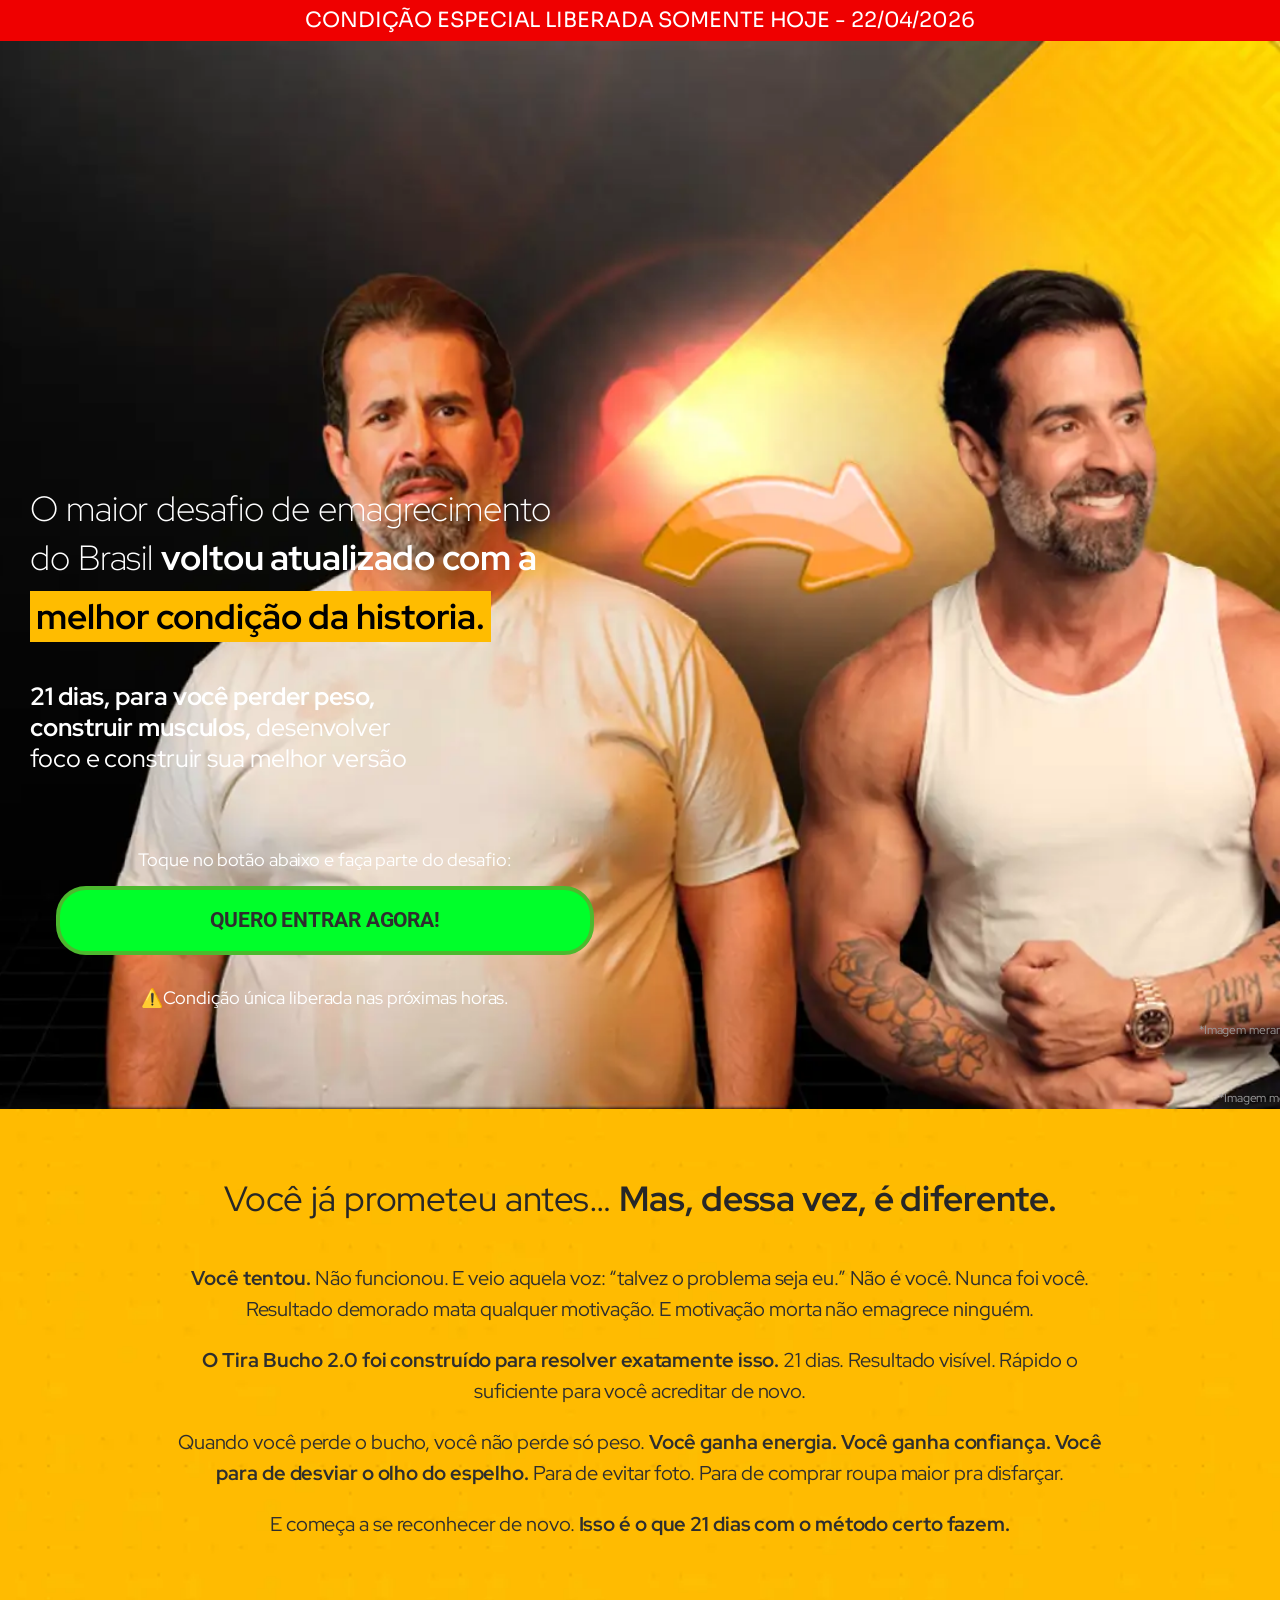
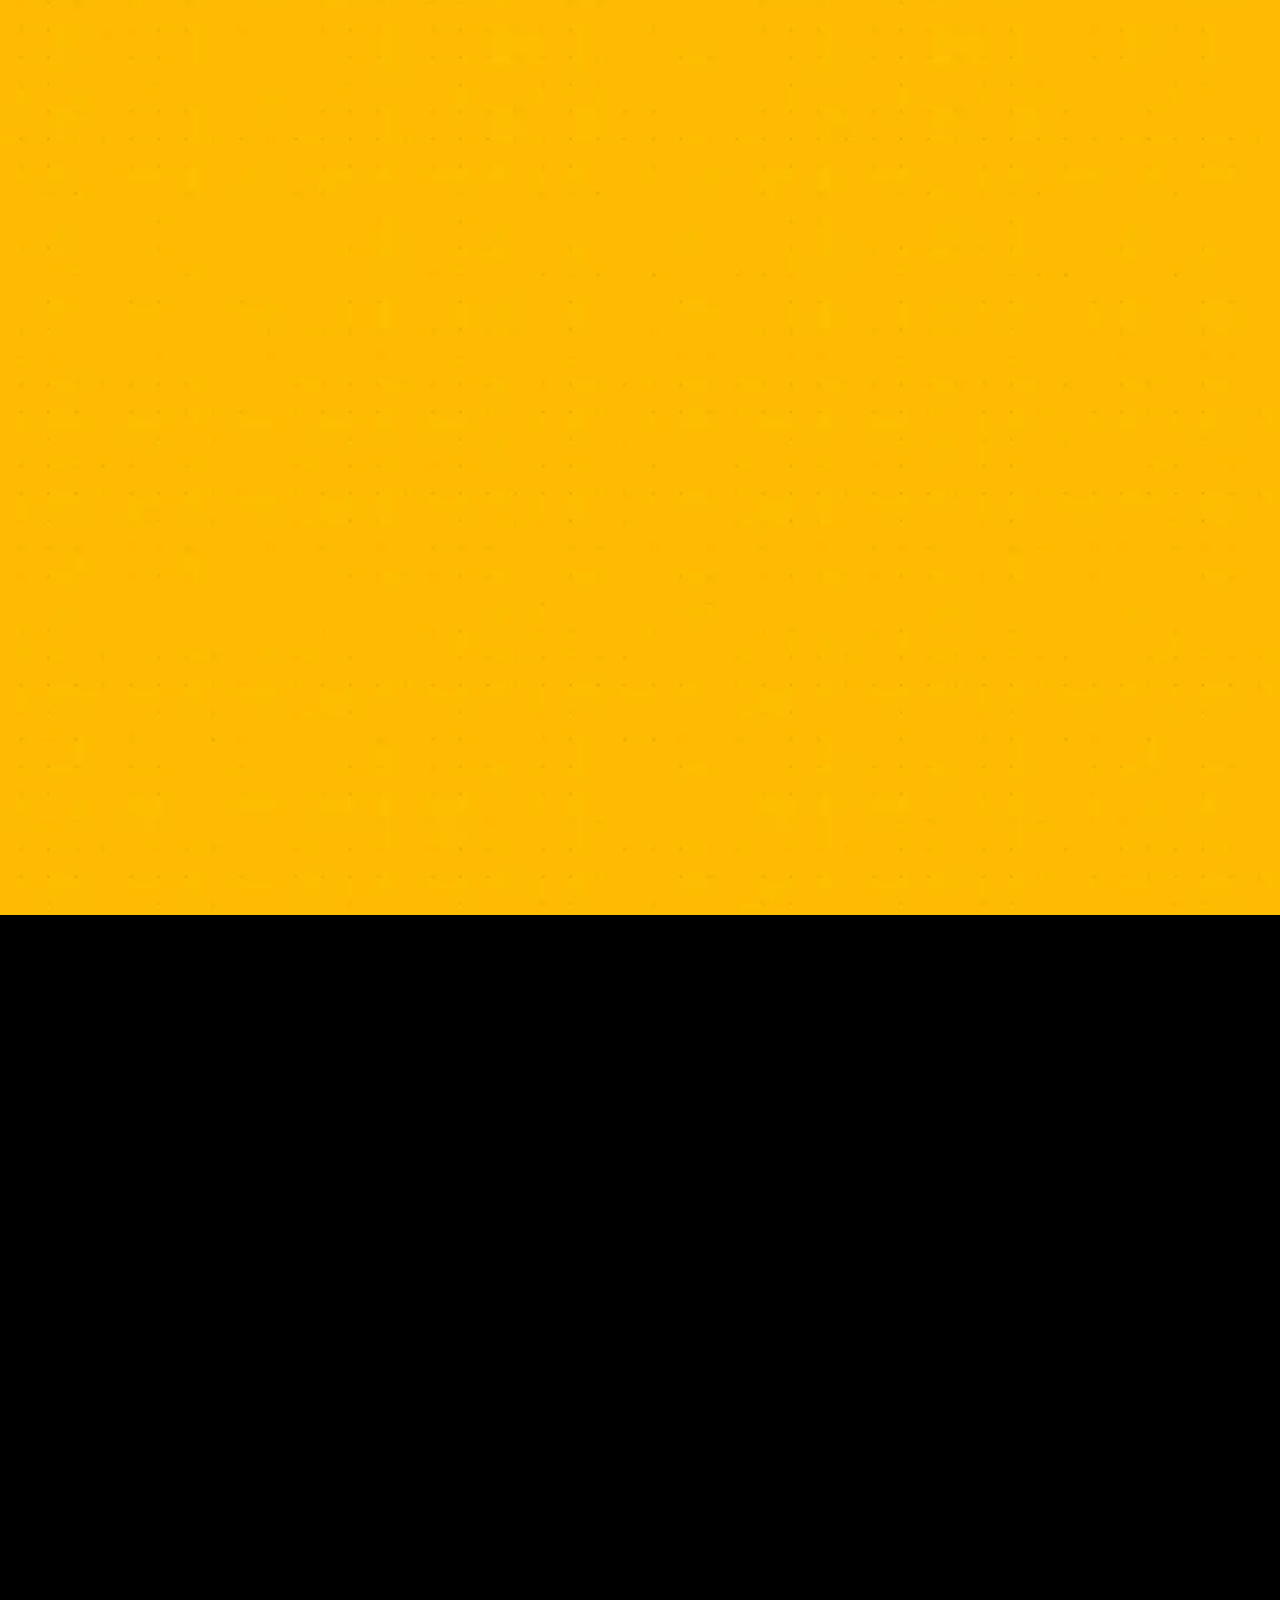
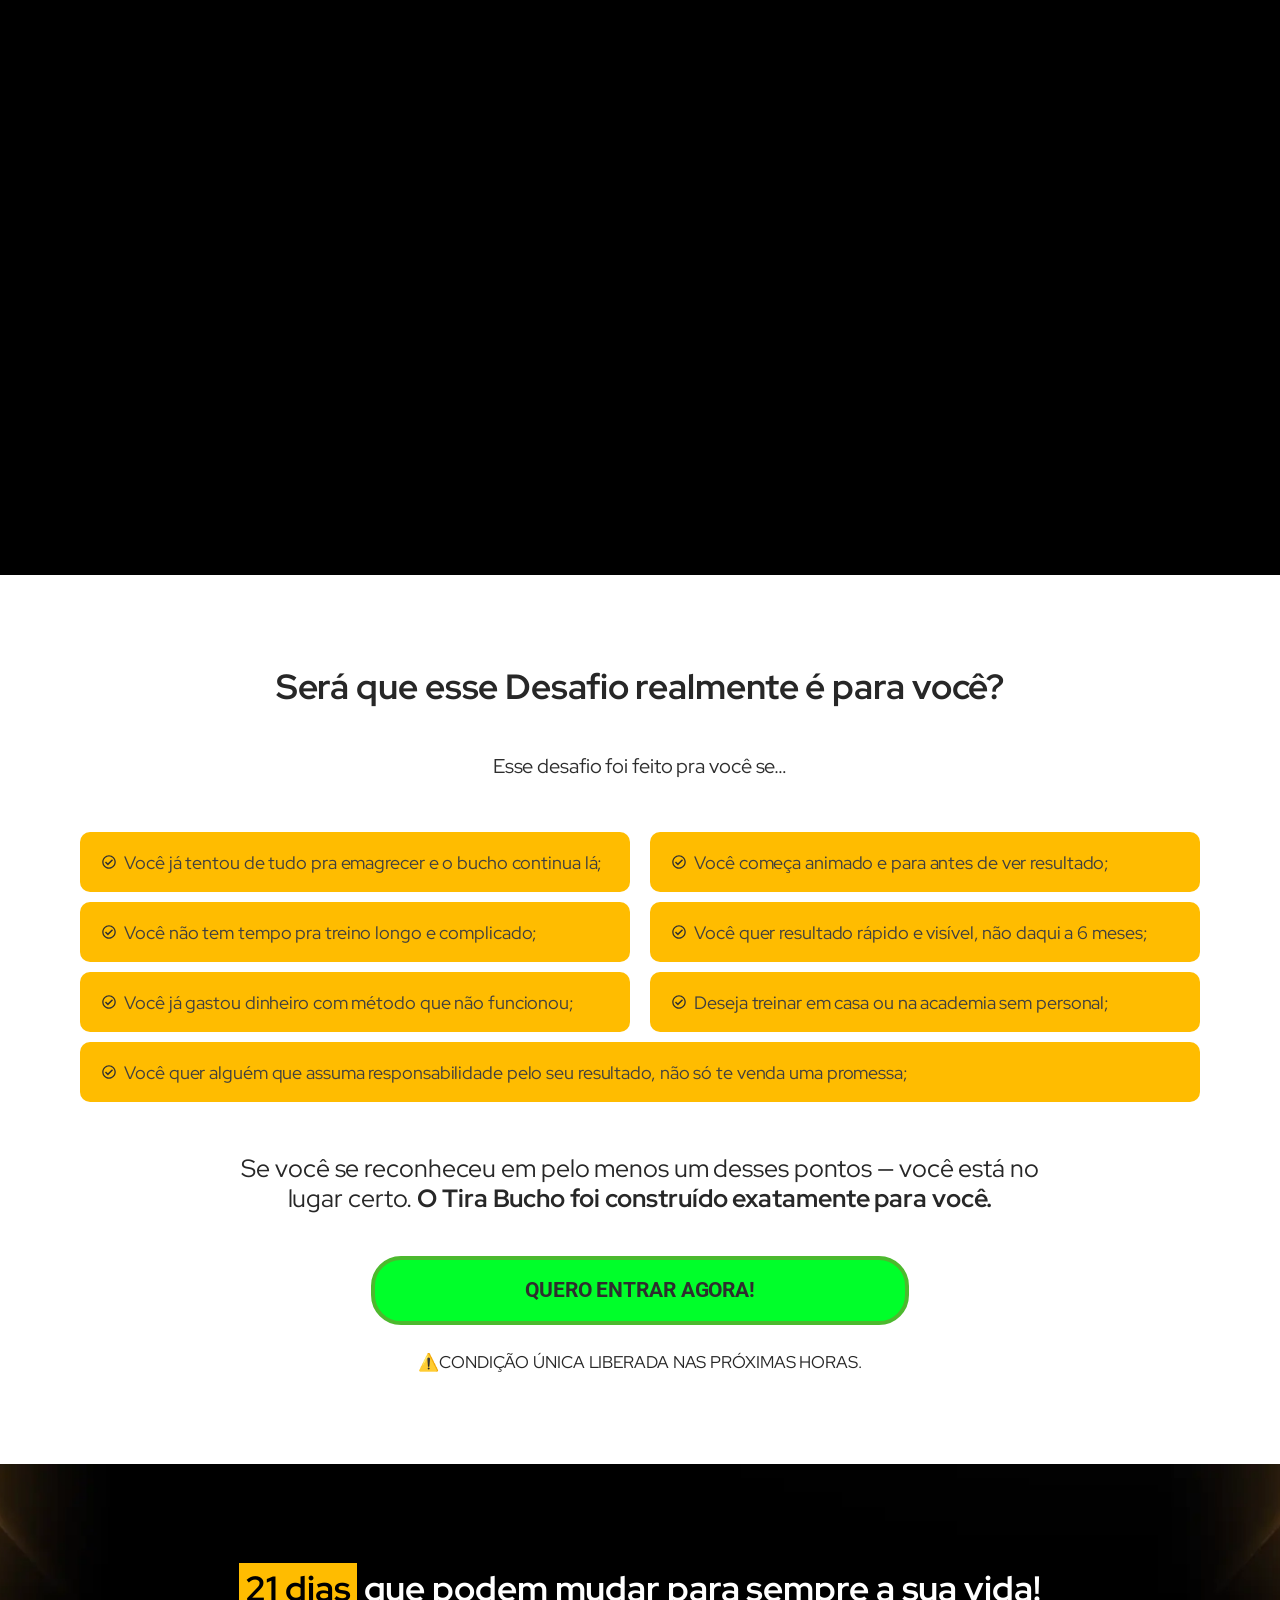
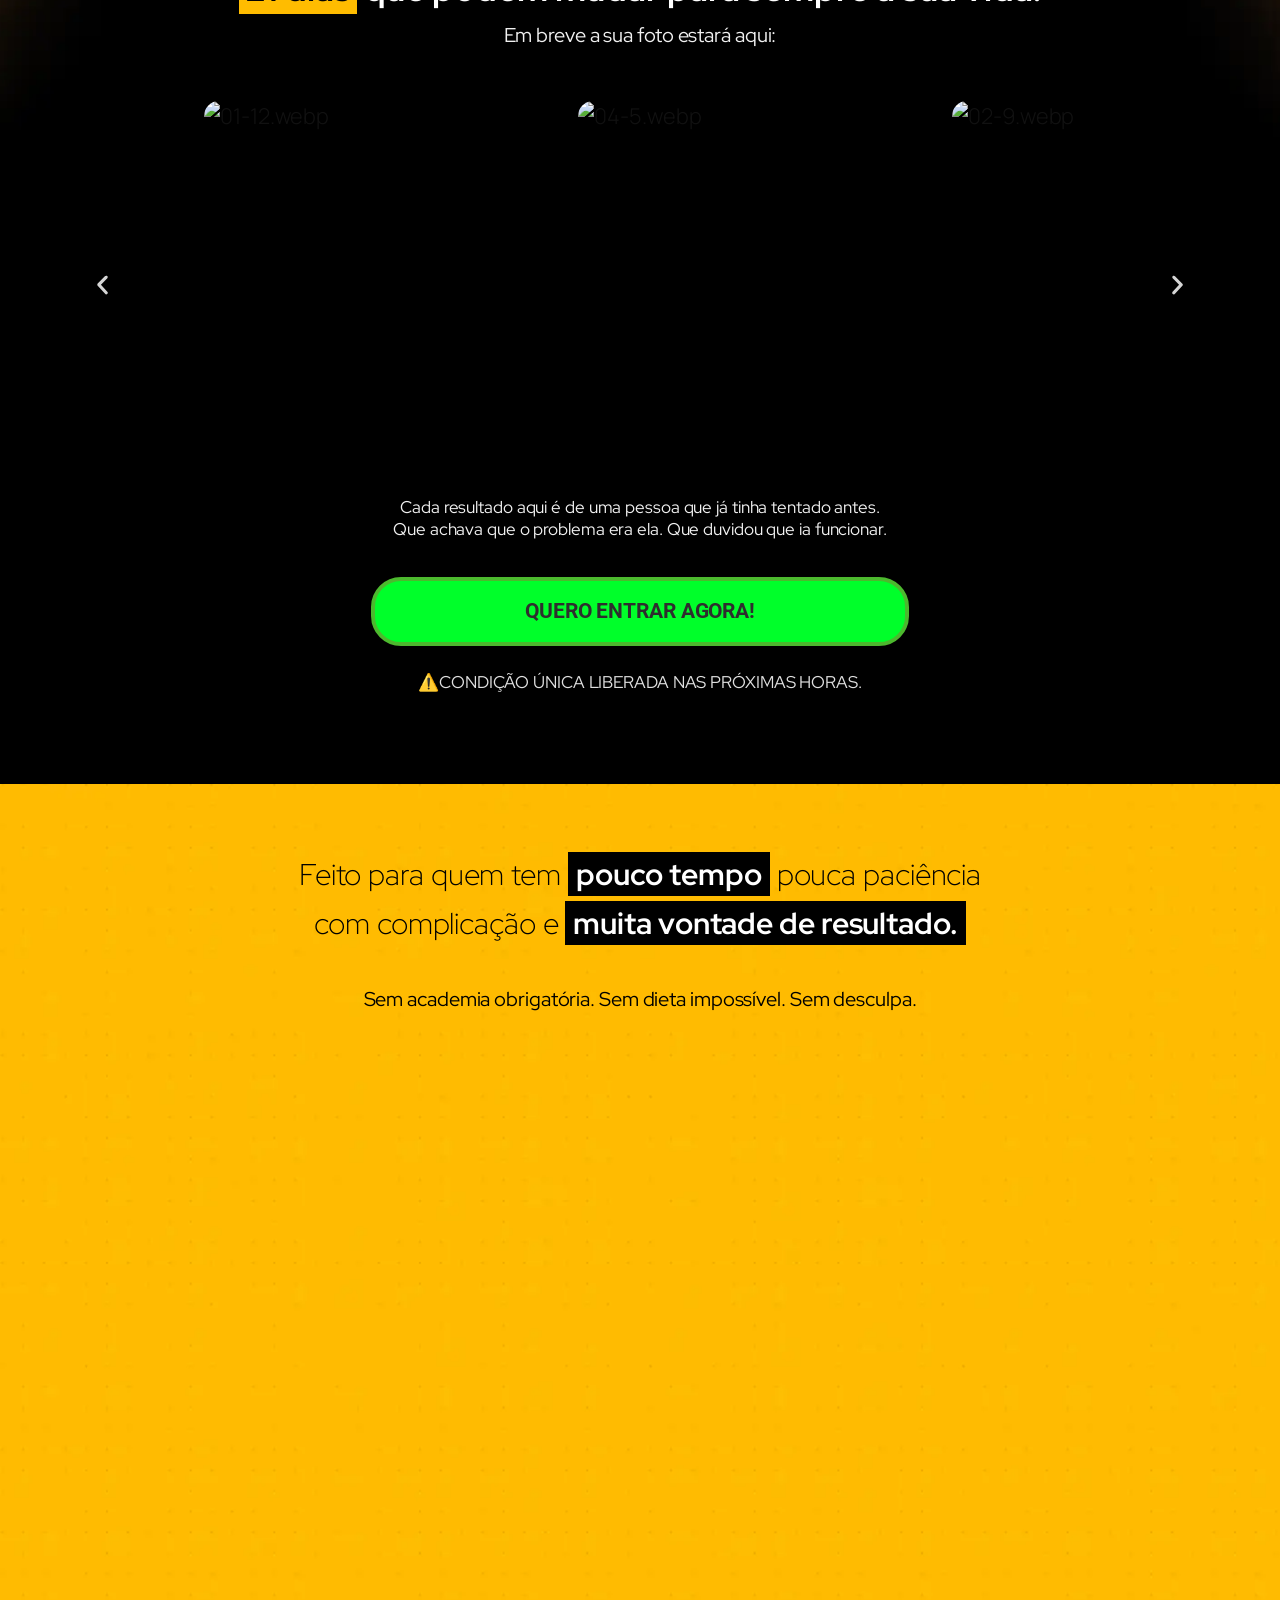
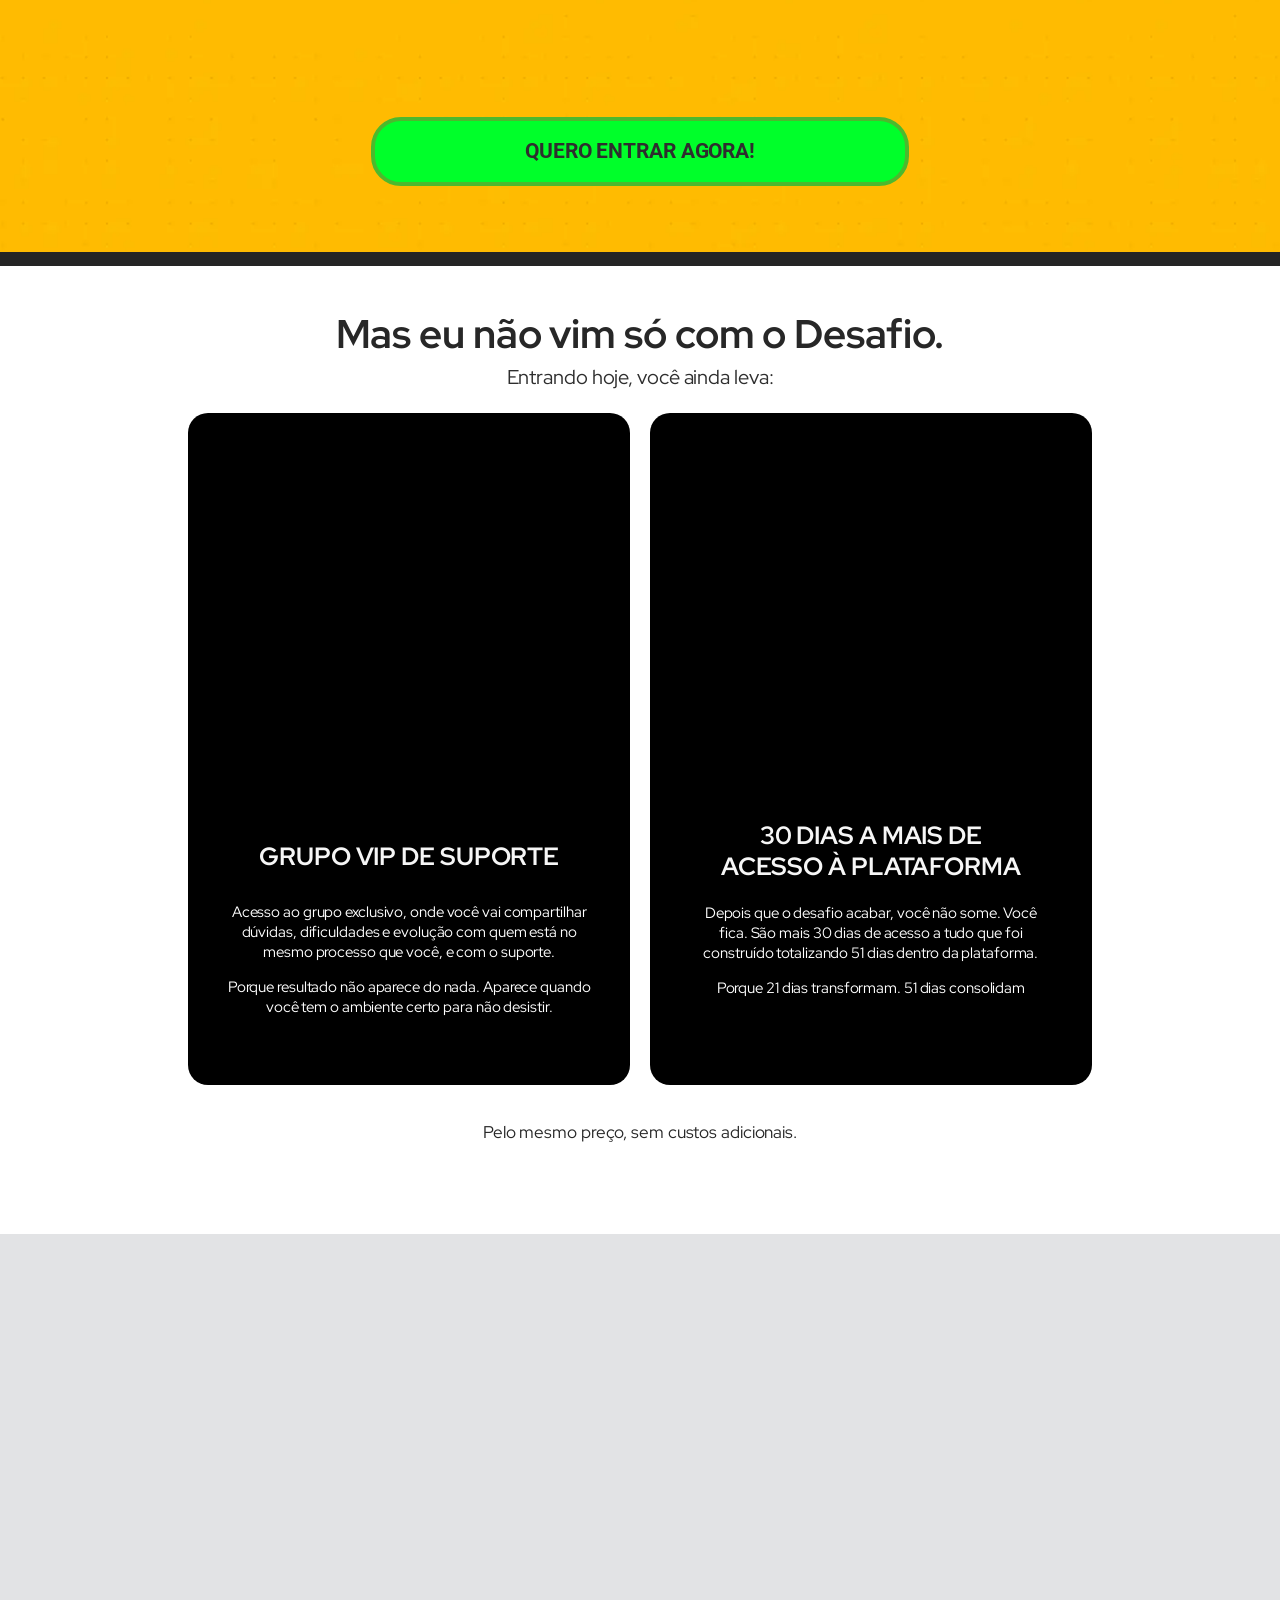
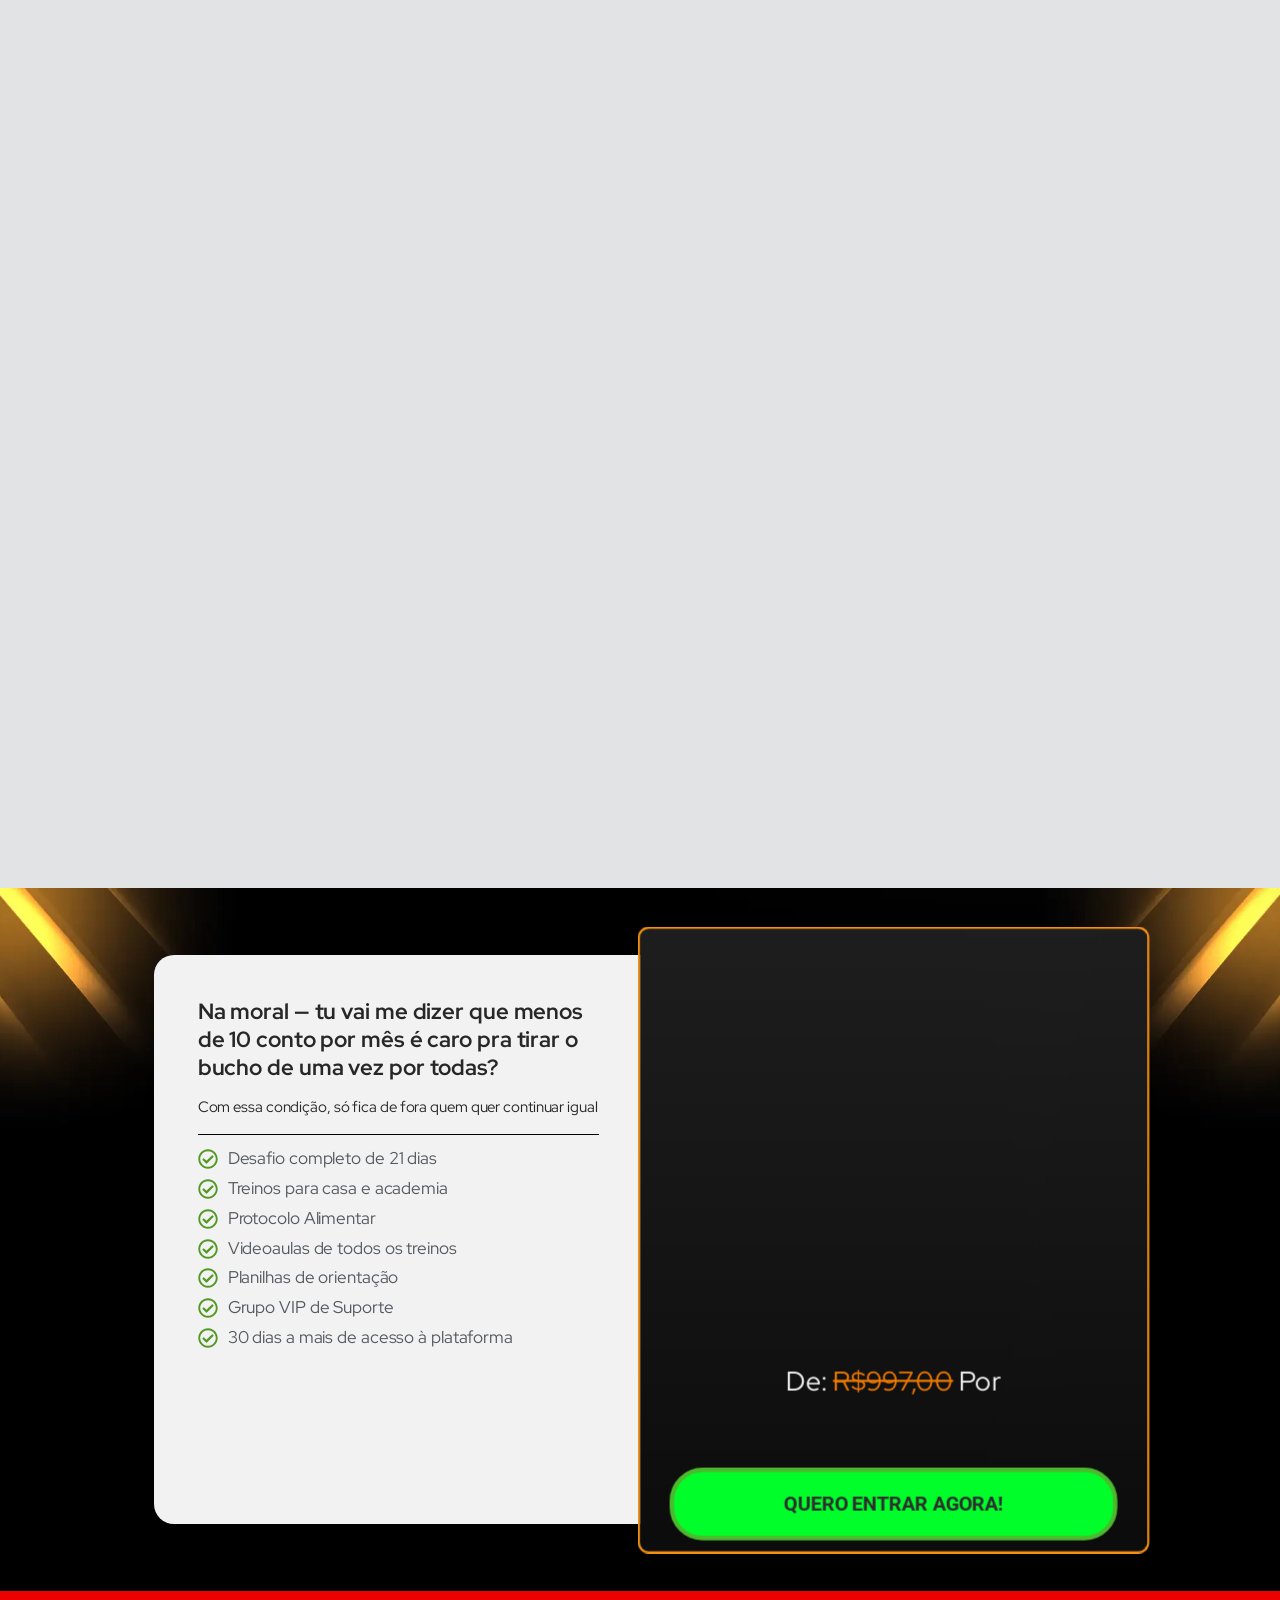
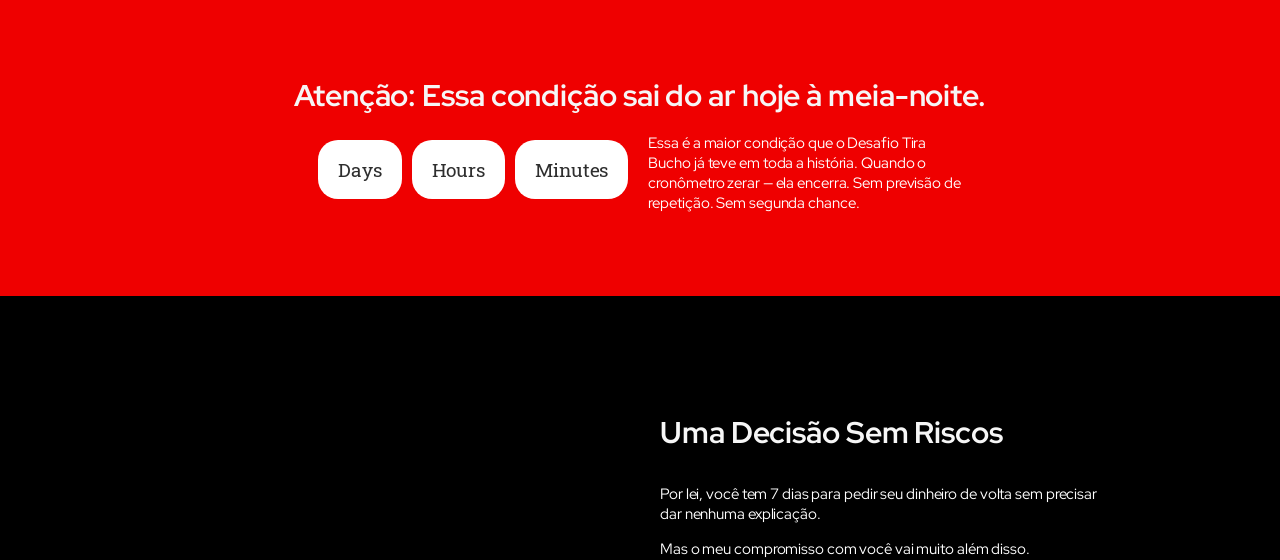
==== venda/index.html @ 3650439a "desafiotirabucho2" ====
<!DOCTYPE html>
<html lang="en-US">
<head><style>img.lazy{min-height:1px}</style><link href="../wp-content/plugins/w3-total-cache/pub/js/lazyload.min.js" as="script">
	<meta charset="UTF-8">
			<title>Venda &#8211; Desafio Tira Bucho</title>
		<meta name="viewport" content="width=device-width, initial-scale=1" />
<meta name='robots' content='max-image-preview:large' />
<title>Venda &#8211; Desafio Tira Bucho</title>
<link rel="alternate" type="application/rss+xml" title="Desafio Tira Bucho &raquo; Feed" href="https://lpa.desafiotirabucho.com.br/feed/" />
<link rel="alternate" type="application/rss+xml" title="Desafio Tira Bucho &raquo; Comments Feed" href="https://lpa.desafiotirabucho.com.br/comments/feed/" />
<link rel="alternate" title="oEmbed (JSON)" type="application/json+oembed" href="https://lpa.desafiotirabucho.com.br/wp-json/oembed/1.0/embed?url=https%3A%2F%2Flpa.desafiotirabucho.com.br%2Fvenda%2F" />
<link rel="alternate" title="oEmbed (XML)" type="text/xml+oembed" href="https://lpa.desafiotirabucho.com.br/wp-json/oembed/1.0/embed?url=https%3A%2F%2Flpa.desafiotirabucho.com.br%2Fvenda%2F&#038;format=xml" />
<style id='wp-img-auto-sizes-contain-inline-css'>
img:is([sizes=auto i],[sizes^="auto," i]){contain-intrinsic-size:3000px 1500px}
/*# sourceURL=wp-img-auto-sizes-contain-inline-css */
</style>
<style id='wp-emoji-styles-inline-css'>

	img.wp-smiley, img.emoji {
		display: inline !important;
		border: none !important;
		box-shadow: none !important;
		height: 1em !important;
		width: 1em !important;
		margin: 0 0.07em !important;
		vertical-align: -0.1em !important;
		background: none !important;
		padding: 0 !important;
	}
/*# sourceURL=wp-emoji-styles-inline-css */
</style>
<style id='wp-block-library-inline-css'>
:root{--wp-block-synced-color:#7a00df;--wp-block-synced-color--rgb:122,0,223;--wp-bound-block-color:var(--wp-block-synced-color);--wp-editor-canvas-background:#ddd;--wp-admin-theme-color:#007cba;--wp-admin-theme-color--rgb:0,124,186;--wp-admin-theme-color-darker-10:#006ba1;--wp-admin-theme-color-darker-10--rgb:0,107,160.5;--wp-admin-theme-color-darker-20:#005a87;--wp-admin-theme-color-darker-20--rgb:0,90,135;--wp-admin-border-width-focus:2px}@media (min-resolution:192dpi){:root{--wp-admin-border-width-focus:1.5px}}.wp-element-button{cursor:pointer}:root .has-very-light-gray-background-color{background-color:#eee}:root .has-very-dark-gray-background-color{background-color:#313131}:root .has-very-light-gray-color{color:#eee}:root .has-very-dark-gray-color{color:#313131}:root .has-vivid-green-cyan-to-vivid-cyan-blue-gradient-background{background:linear-gradient(135deg,#00d084,#0693e3)}:root .has-purple-crush-gradient-background{background:linear-gradient(135deg,#34e2e4,#4721fb 50%,#ab1dfe)}:root .has-hazy-dawn-gradient-background{background:linear-gradient(135deg,#faaca8,#dad0ec)}:root .has-subdued-olive-gradient-background{background:linear-gradient(135deg,#fafae1,#67a671)}:root .has-atomic-cream-gradient-background{background:linear-gradient(135deg,#fdd79a,#004a59)}:root .has-nightshade-gradient-background{background:linear-gradient(135deg,#330968,#31cdcf)}:root .has-midnight-gradient-background{background:linear-gradient(135deg,#020381,#2874fc)}:root{--wp--preset--font-size--normal:16px;--wp--preset--font-size--huge:42px}.has-regular-font-size{font-size:1em}.has-larger-font-size{font-size:2.625em}.has-normal-font-size{font-size:var(--wp--preset--font-size--normal)}.has-huge-font-size{font-size:var(--wp--preset--font-size--huge)}.has-text-align-center{text-align:center}.has-text-align-left{text-align:left}.has-text-align-right{text-align:right}.has-fit-text{white-space:nowrap!important}#end-resizable-editor-section{display:none}.aligncenter{clear:both}.items-justified-left{justify-content:flex-start}.items-justified-center{justify-content:center}.items-justified-right{justify-content:flex-end}.items-justified-space-between{justify-content:space-between}.screen-reader-text{border:0;clip-path:inset(50%);height:1px;margin:-1px;overflow:hidden;padding:0;position:absolute;width:1px;word-wrap:normal!important}.screen-reader-text:focus{background-color:#ddd;clip-path:none;color:#444;display:block;font-size:1em;height:auto;left:5px;line-height:normal;padding:15px 23px 14px;text-decoration:none;top:5px;width:auto;z-index:100000}html :where(.has-border-color){border-style:solid}html :where([style*=border-top-color]){border-top-style:solid}html :where([style*=border-right-color]){border-right-style:solid}html :where([style*=border-bottom-color]){border-bottom-style:solid}html :where([style*=border-left-color]){border-left-style:solid}html :where([style*=border-width]){border-style:solid}html :where([style*=border-top-width]){border-top-style:solid}html :where([style*=border-right-width]){border-right-style:solid}html :where([style*=border-bottom-width]){border-bottom-style:solid}html :where([style*=border-left-width]){border-left-style:solid}html :where(img[class*=wp-image-]){height:auto;max-width:100%}:where(figure){margin:0 0 1em}html :where(.is-position-sticky){--wp-admin--admin-bar--position-offset:var(--wp-admin--admin-bar--height,0px)}@media screen and (max-width:600px){html :where(.is-position-sticky){--wp-admin--admin-bar--position-offset:0px}}
/*# sourceURL=/wp-includes/css/dist/block-library/common.min.css */
</style>
<style id='global-styles-inline-css'>
:root{--wp--preset--aspect-ratio--square: 1;--wp--preset--aspect-ratio--4-3: 4/3;--wp--preset--aspect-ratio--3-4: 3/4;--wp--preset--aspect-ratio--3-2: 3/2;--wp--preset--aspect-ratio--2-3: 2/3;--wp--preset--aspect-ratio--16-9: 16/9;--wp--preset--aspect-ratio--9-16: 9/16;--wp--preset--color--black: #000000;--wp--preset--color--cyan-bluish-gray: #abb8c3;--wp--preset--color--white: #ffffff;--wp--preset--color--pale-pink: #f78da7;--wp--preset--color--vivid-red: #cf2e2e;--wp--preset--color--luminous-vivid-orange: #ff6900;--wp--preset--color--luminous-vivid-amber: #fcb900;--wp--preset--color--light-green-cyan: #7bdcb5;--wp--preset--color--vivid-green-cyan: #00d084;--wp--preset--color--pale-cyan-blue: #8ed1fc;--wp--preset--color--vivid-cyan-blue: #0693e3;--wp--preset--color--vivid-purple: #9b51e0;--wp--preset--color--base: #FFFFFF;--wp--preset--color--contrast: #111111;--wp--preset--color--accent-1: #FFEE58;--wp--preset--color--accent-2: #F6CFF4;--wp--preset--color--accent-3: #503AA8;--wp--preset--color--accent-4: #686868;--wp--preset--color--accent-5: #FBFAF3;--wp--preset--color--accent-6: color-mix(in srgb, currentColor 20%, transparent);--wp--preset--gradient--vivid-cyan-blue-to-vivid-purple: linear-gradient(135deg,rgb(6,147,227) 0%,rgb(155,81,224) 100%);--wp--preset--gradient--light-green-cyan-to-vivid-green-cyan: linear-gradient(135deg,rgb(122,220,180) 0%,rgb(0,208,130) 100%);--wp--preset--gradient--luminous-vivid-amber-to-luminous-vivid-orange: linear-gradient(135deg,rgb(252,185,0) 0%,rgb(255,105,0) 100%);--wp--preset--gradient--luminous-vivid-orange-to-vivid-red: linear-gradient(135deg,rgb(255,105,0) 0%,rgb(207,46,46) 100%);--wp--preset--gradient--very-light-gray-to-cyan-bluish-gray: linear-gradient(135deg,rgb(238,238,238) 0%,rgb(169,184,195) 100%);--wp--preset--gradient--cool-to-warm-spectrum: linear-gradient(135deg,rgb(74,234,220) 0%,rgb(151,120,209) 20%,rgb(207,42,186) 40%,rgb(238,44,130) 60%,rgb(251,105,98) 80%,rgb(254,248,76) 100%);--wp--preset--gradient--blush-light-purple: linear-gradient(135deg,rgb(255,206,236) 0%,rgb(152,150,240) 100%);--wp--preset--gradient--blush-bordeaux: linear-gradient(135deg,rgb(254,205,165) 0%,rgb(254,45,45) 50%,rgb(107,0,62) 100%);--wp--preset--gradient--luminous-dusk: linear-gradient(135deg,rgb(255,203,112) 0%,rgb(199,81,192) 50%,rgb(65,88,208) 100%);--wp--preset--gradient--pale-ocean: linear-gradient(135deg,rgb(255,245,203) 0%,rgb(182,227,212) 50%,rgb(51,167,181) 100%);--wp--preset--gradient--electric-grass: linear-gradient(135deg,rgb(202,248,128) 0%,rgb(113,206,126) 100%);--wp--preset--gradient--midnight: linear-gradient(135deg,rgb(2,3,129) 0%,rgb(40,116,252) 100%);--wp--preset--font-size--small: 0.875rem;--wp--preset--font-size--medium: clamp(1rem, 1rem + ((1vw - 0.2rem) * 0.196), 1.125rem);--wp--preset--font-size--large: clamp(1.125rem, 1.125rem + ((1vw - 0.2rem) * 0.392), 1.375rem);--wp--preset--font-size--x-large: clamp(1.75rem, 1.75rem + ((1vw - 0.2rem) * 0.392), 2rem);--wp--preset--font-size--xx-large: clamp(2.15rem, 2.15rem + ((1vw - 0.2rem) * 1.333), 3rem);--wp--preset--font-family--manrope: Manrope, sans-serif;--wp--preset--font-family--fira-code: "Fira Code", monospace;--wp--preset--spacing--20: 10px;--wp--preset--spacing--30: 20px;--wp--preset--spacing--40: 30px;--wp--preset--spacing--50: clamp(30px, 5vw, 50px);--wp--preset--spacing--60: clamp(30px, 7vw, 70px);--wp--preset--spacing--70: clamp(50px, 7vw, 90px);--wp--preset--spacing--80: clamp(70px, 10vw, 140px);--wp--preset--shadow--natural: 6px 6px 9px rgba(0, 0, 0, 0.2);--wp--preset--shadow--deep: 12px 12px 50px rgba(0, 0, 0, 0.4);--wp--preset--shadow--sharp: 6px 6px 0px rgba(0, 0, 0, 0.2);--wp--preset--shadow--outlined: 6px 6px 0px -3px rgb(255, 255, 255), 6px 6px rgb(0, 0, 0);--wp--preset--shadow--crisp: 6px 6px 0px rgb(0, 0, 0);}:root { --wp--style--global--content-size: 645px;--wp--style--global--wide-size: 1340px; }:where(body) { margin: 0; }.wp-site-blocks { padding-top: var(--wp--style--root--padding-top); padding-bottom: var(--wp--style--root--padding-bottom); }.has-global-padding { padding-right: var(--wp--style--root--padding-right); padding-left: var(--wp--style--root--padding-left); }.has-global-padding > .alignfull { margin-right: calc(var(--wp--style--root--padding-right) * -1); margin-left: calc(var(--wp--style--root--padding-left) * -1); }.has-global-padding :where(:not(.alignfull.is-layout-flow) > .has-global-padding:not(.wp-block-block, .alignfull)) { padding-right: 0; padding-left: 0; }.has-global-padding :where(:not(.alignfull.is-layout-flow) > .has-global-padding:not(.wp-block-block, .alignfull)) > .alignfull { margin-left: 0; margin-right: 0; }.wp-site-blocks > .alignleft { float: left; margin-right: 2em; }.wp-site-blocks > .alignright { float: right; margin-left: 2em; }.wp-site-blocks > .aligncenter { justify-content: center; margin-left: auto; margin-right: auto; }:where(.wp-site-blocks) > * { margin-block-start: 1.2rem; margin-block-end: 0; }:where(.wp-site-blocks) > :first-child { margin-block-start: 0; }:where(.wp-site-blocks) > :last-child { margin-block-end: 0; }:root { --wp--style--block-gap: 1.2rem; }:root :where(.is-layout-flow) > :first-child{margin-block-start: 0;}:root :where(.is-layout-flow) > :last-child{margin-block-end: 0;}:root :where(.is-layout-flow) > *{margin-block-start: 1.2rem;margin-block-end: 0;}:root :where(.is-layout-constrained) > :first-child{margin-block-start: 0;}:root :where(.is-layout-constrained) > :last-child{margin-block-end: 0;}:root :where(.is-layout-constrained) > *{margin-block-start: 1.2rem;margin-block-end: 0;}:root :where(.is-layout-flex){gap: 1.2rem;}:root :where(.is-layout-grid){gap: 1.2rem;}.is-layout-flow > .alignleft{float: left;margin-inline-start: 0;margin-inline-end: 2em;}.is-layout-flow > .alignright{float: right;margin-inline-start: 2em;margin-inline-end: 0;}.is-layout-flow > .aligncenter{margin-left: auto !important;margin-right: auto !important;}.is-layout-constrained > .alignleft{float: left;margin-inline-start: 0;margin-inline-end: 2em;}.is-layout-constrained > .alignright{float: right;margin-inline-start: 2em;margin-inline-end: 0;}.is-layout-constrained > .aligncenter{margin-left: auto !important;margin-right: auto !important;}.is-layout-constrained > :where(:not(.alignleft):not(.alignright):not(.alignfull)){max-width: var(--wp--style--global--content-size);margin-left: auto !important;margin-right: auto !important;}.is-layout-constrained > .alignwide{max-width: var(--wp--style--global--wide-size);}body .is-layout-flex{display: flex;}.is-layout-flex{flex-wrap: wrap;align-items: center;}.is-layout-flex > :is(*, div){margin: 0;}body .is-layout-grid{display: grid;}.is-layout-grid > :is(*, div){margin: 0;}body{background-color: var(--wp--preset--color--base);color: var(--wp--preset--color--contrast);font-family: var(--wp--preset--font-family--manrope);font-size: var(--wp--preset--font-size--large);font-weight: 300;letter-spacing: -0.1px;line-height: 1.4;--wp--style--root--padding-top: 0px;--wp--style--root--padding-right: var(--wp--preset--spacing--50);--wp--style--root--padding-bottom: 0px;--wp--style--root--padding-left: var(--wp--preset--spacing--50);}a:where(:not(.wp-element-button)){color: currentColor;text-decoration: underline;}:root :where(a:where(:not(.wp-element-button)):hover){text-decoration: none;}h1, h2, h3, h4, h5, h6{font-weight: 400;letter-spacing: -0.1px;line-height: 1.125;}h1{font-size: var(--wp--preset--font-size--xx-large);}h2{font-size: var(--wp--preset--font-size--x-large);}h3{font-size: var(--wp--preset--font-size--large);}h4{font-size: var(--wp--preset--font-size--medium);}h5{font-size: var(--wp--preset--font-size--small);letter-spacing: 0.5px;}h6{font-size: var(--wp--preset--font-size--small);font-weight: 700;letter-spacing: 1.4px;text-transform: uppercase;}:root :where(.wp-element-button, .wp-block-button__link){background-color: var(--wp--preset--color--contrast);border-width: 0;color: var(--wp--preset--color--base);font-family: inherit;font-size: var(--wp--preset--font-size--medium);font-style: inherit;font-weight: inherit;letter-spacing: inherit;line-height: inherit;padding-top: 1rem;padding-right: 2.25rem;padding-bottom: 1rem;padding-left: 2.25rem;text-decoration: none;text-transform: inherit;}:root :where(.wp-element-button:hover, .wp-block-button__link:hover){background-color: color-mix(in srgb, var(--wp--preset--color--contrast) 85%, transparent);border-color: transparent;color: var(--wp--preset--color--base);}:root :where(.wp-element-button:focus, .wp-block-button__link:focus){outline-color: var(--wp--preset--color--accent-4);outline-offset: 2px;}:root :where(.wp-element-caption, .wp-block-audio figcaption, .wp-block-embed figcaption, .wp-block-gallery figcaption, .wp-block-image figcaption, .wp-block-table figcaption, .wp-block-video figcaption){font-size: var(--wp--preset--font-size--small);line-height: 1.4;}.has-black-color{color: var(--wp--preset--color--black) !important;}.has-cyan-bluish-gray-color{color: var(--wp--preset--color--cyan-bluish-gray) !important;}.has-white-color{color: var(--wp--preset--color--white) !important;}.has-pale-pink-color{color: var(--wp--preset--color--pale-pink) !important;}.has-vivid-red-color{color: var(--wp--preset--color--vivid-red) !important;}.has-luminous-vivid-orange-color{color: var(--wp--preset--color--luminous-vivid-orange) !important;}.has-luminous-vivid-amber-color{color: var(--wp--preset--color--luminous-vivid-amber) !important;}.has-light-green-cyan-color{color: var(--wp--preset--color--light-green-cyan) !important;}.has-vivid-green-cyan-color{color: var(--wp--preset--color--vivid-green-cyan) !important;}.has-pale-cyan-blue-color{color: var(--wp--preset--color--pale-cyan-blue) !important;}.has-vivid-cyan-blue-color{color: var(--wp--preset--color--vivid-cyan-blue) !important;}.has-vivid-purple-color{color: var(--wp--preset--color--vivid-purple) !important;}.has-base-color{color: var(--wp--preset--color--base) !important;}.has-contrast-color{color: var(--wp--preset--color--contrast) !important;}.has-accent-1-color{color: var(--wp--preset--color--accent-1) !important;}.has-accent-2-color{color: var(--wp--preset--color--accent-2) !important;}.has-accent-3-color{color: var(--wp--preset--color--accent-3) !important;}.has-accent-4-color{color: var(--wp--preset--color--accent-4) !important;}.has-accent-5-color{color: var(--wp--preset--color--accent-5) !important;}.has-accent-6-color{color: var(--wp--preset--color--accent-6) !important;}.has-black-background-color{background-color: var(--wp--preset--color--black) !important;}.has-cyan-bluish-gray-background-color{background-color: var(--wp--preset--color--cyan-bluish-gray) !important;}.has-white-background-color{background-color: var(--wp--preset--color--white) !important;}.has-pale-pink-background-color{background-color: var(--wp--preset--color--pale-pink) !important;}.has-vivid-red-background-color{background-color: var(--wp--preset--color--vivid-red) !important;}.has-luminous-vivid-orange-background-color{background-color: var(--wp--preset--color--luminous-vivid-orange) !important;}.has-luminous-vivid-amber-background-color{background-color: var(--wp--preset--color--luminous-vivid-amber) !important;}.has-light-green-cyan-background-color{background-color: var(--wp--preset--color--light-green-cyan) !important;}.has-vivid-green-cyan-background-color{background-color: var(--wp--preset--color--vivid-green-cyan) !important;}.has-pale-cyan-blue-background-color{background-color: var(--wp--preset--color--pale-cyan-blue) !important;}.has-vivid-cyan-blue-background-color{background-color: var(--wp--preset--color--vivid-cyan-blue) !important;}.has-vivid-purple-background-color{background-color: var(--wp--preset--color--vivid-purple) !important;}.has-base-background-color{background-color: var(--wp--preset--color--base) !important;}.has-contrast-background-color{background-color: var(--wp--preset--color--contrast) !important;}.has-accent-1-background-color{background-color: var(--wp--preset--color--accent-1) !important;}.has-accent-2-background-color{background-color: var(--wp--preset--color--accent-2) !important;}.has-accent-3-background-color{background-color: var(--wp--preset--color--accent-3) !important;}.has-accent-4-background-color{background-color: var(--wp--preset--color--accent-4) !important;}.has-accent-5-background-color{background-color: var(--wp--preset--color--accent-5) !important;}.has-accent-6-background-color{background-color: var(--wp--preset--color--accent-6) !important;}.has-black-border-color{border-color: var(--wp--preset--color--black) !important;}.has-cyan-bluish-gray-border-color{border-color: var(--wp--preset--color--cyan-bluish-gray) !important;}.has-white-border-color{border-color: var(--wp--preset--color--white) !important;}.has-pale-pink-border-color{border-color: var(--wp--preset--color--pale-pink) !important;}.has-vivid-red-border-color{border-color: var(--wp--preset--color--vivid-red) !important;}.has-luminous-vivid-orange-border-color{border-color: var(--wp--preset--color--luminous-vivid-orange) !important;}.has-luminous-vivid-amber-border-color{border-color: var(--wp--preset--color--luminous-vivid-amber) !important;}.has-light-green-cyan-border-color{border-color: var(--wp--preset--color--light-green-cyan) !important;}.has-vivid-green-cyan-border-color{border-color: var(--wp--preset--color--vivid-green-cyan) !important;}.has-pale-cyan-blue-border-color{border-color: var(--wp--preset--color--pale-cyan-blue) !important;}.has-vivid-cyan-blue-border-color{border-color: var(--wp--preset--color--vivid-cyan-blue) !important;}.has-vivid-purple-border-color{border-color: var(--wp--preset--color--vivid-purple) !important;}.has-base-border-color{border-color: var(--wp--preset--color--base) !important;}.has-contrast-border-color{border-color: var(--wp--preset--color--contrast) !important;}.has-accent-1-border-color{border-color: var(--wp--preset--color--accent-1) !important;}.has-accent-2-border-color{border-color: var(--wp--preset--color--accent-2) !important;}.has-accent-3-border-color{border-color: var(--wp--preset--color--accent-3) !important;}.has-accent-4-border-color{border-color: var(--wp--preset--color--accent-4) !important;}.has-accent-5-border-color{border-color: var(--wp--preset--color--accent-5) !important;}.has-accent-6-border-color{border-color: var(--wp--preset--color--accent-6) !important;}.has-vivid-cyan-blue-to-vivid-purple-gradient-background{background: var(--wp--preset--gradient--vivid-cyan-blue-to-vivid-purple) !important;}.has-light-green-cyan-to-vivid-green-cyan-gradient-background{background: var(--wp--preset--gradient--light-green-cyan-to-vivid-green-cyan) !important;}.has-luminous-vivid-amber-to-luminous-vivid-orange-gradient-background{background: var(--wp--preset--gradient--luminous-vivid-amber-to-luminous-vivid-orange) !important;}.has-luminous-vivid-orange-to-vivid-red-gradient-background{background: var(--wp--preset--gradient--luminous-vivid-orange-to-vivid-red) !important;}.has-very-light-gray-to-cyan-bluish-gray-gradient-background{background: var(--wp--preset--gradient--very-light-gray-to-cyan-bluish-gray) !important;}.has-cool-to-warm-spectrum-gradient-background{background: var(--wp--preset--gradient--cool-to-warm-spectrum) !important;}.has-blush-light-purple-gradient-background{background: var(--wp--preset--gradient--blush-light-purple) !important;}.has-blush-bordeaux-gradient-background{background: var(--wp--preset--gradient--blush-bordeaux) !important;}.has-luminous-dusk-gradient-background{background: var(--wp--preset--gradient--luminous-dusk) !important;}.has-pale-ocean-gradient-background{background: var(--wp--preset--gradient--pale-ocean) !important;}.has-electric-grass-gradient-background{background: var(--wp--preset--gradient--electric-grass) !important;}.has-midnight-gradient-background{background: var(--wp--preset--gradient--midnight) !important;}.has-small-font-size{font-size: var(--wp--preset--font-size--small) !important;}.has-medium-font-size{font-size: var(--wp--preset--font-size--medium) !important;}.has-large-font-size{font-size: var(--wp--preset--font-size--large) !important;}.has-x-large-font-size{font-size: var(--wp--preset--font-size--x-large) !important;}.has-xx-large-font-size{font-size: var(--wp--preset--font-size--xx-large) !important;}.has-manrope-font-family{font-family: var(--wp--preset--font-family--manrope) !important;}.has-fira-code-font-family{font-family: var(--wp--preset--font-family--fira-code) !important;}
/*# sourceURL=global-styles-inline-css */
</style>
<style id='wp-block-template-skip-link-inline-css'>

		.skip-link.screen-reader-text {
			border: 0;
			clip-path: inset(50%);
			height: 1px;
			margin: -1px;
			overflow: hidden;
			padding: 0;
			position: absolute !important;
			width: 1px;
			word-wrap: normal !important;
		}

		.skip-link.screen-reader-text:focus {
			background-color: #eee;
			clip-path: none;
			color: #444;
			display: block;
			font-size: 1em;
			height: auto;
			left: 5px;
			line-height: normal;
			padding: 15px 23px 14px;
			text-decoration: none;
			top: 5px;
			width: auto;
			z-index: 100000;
		}
/*# sourceURL=wp-block-template-skip-link-inline-css */
</style>
<link rel='stylesheet' id='twentytwentyfive-style-css' href='../wp-content/themes/twentytwentyfive/style.css@ver=1.2.css' media='all' />
<link rel='stylesheet' id='elementor-frontend-css' href='../wp-content/plugins/elementor/assets/css/frontend.min.css@ver=4.0.2.css' media='all' />
<style id='elementor-frontend-inline-css'>
.e-heading-base a, .e-paragraph-base a { all: unset; cursor: pointer; }form[data-element_type="e-form"].form-state-success [data-element_type="e-form-success-message"],form[data-element_type="e-form"].form-state-error [data-element_type="e-form-error-message"]{ display: block; }
.e-form-textarea-base:not([data-resizable]) { resize: none; } .e-form-submit-button-base { cursor: pointer; box-sizing: border-box; }
/*# sourceURL=elementor-frontend-inline-css */
</style>
<link rel='stylesheet' id='elementor-post-6-css' href='../wp-content/uploads/elementor/css/post-6.css@ver=1776544611.css' media='all' />
<link rel='stylesheet' id='widget-heading-css' href='../wp-content/plugins/elementor/assets/css/widget-heading.min.css@ver=4.0.2.css' media='all' />
<link rel='stylesheet' id='widget-image-css' href='../wp-content/plugins/elementor/assets/css/widget-image.min.css@ver=4.0.2.css' media='all' />
<link rel='stylesheet' id='e-animation-fadeInLeft-css' href='../wp-content/plugins/elementor/assets/lib/animations/styles/fadeInLeft.min.css@ver=4.0.2.css' media='all' />
<link rel='stylesheet' id='e-animation-fadeInUp-css' href='../wp-content/plugins/elementor/assets/lib/animations/styles/fadeInUp.min.css@ver=4.0.2.css' media='all' />
<link rel='stylesheet' id='widget-icon-list-css' href='../wp-content/plugins/elementor/assets/css/widget-icon-list.min.css@ver=4.0.2.css' media='all' />
<link rel='stylesheet' id='e-animation-fadeInRight-css' href='../wp-content/plugins/elementor/assets/lib/animations/styles/fadeInRight.min.css@ver=4.0.2.css' media='all' />
<link rel='stylesheet' id='swiper-css' href='../wp-content/plugins/elementor/assets/lib/swiper/v8/css/swiper.min.css@ver=8.4.5.css' media='all' />
<link rel='stylesheet' id='e-swiper-css' href='../wp-content/plugins/elementor/assets/css/conditionals/e-swiper.min.css@ver=4.0.2.css' media='all' />
<link rel='stylesheet' id='widget-image-carousel-css' href='../wp-content/plugins/elementor/assets/css/widget-image-carousel.min.css@ver=4.0.2.css' media='all' />
<link rel='stylesheet' id='widget-divider-css' href='../wp-content/plugins/elementor/assets/css/widget-divider.min.css@ver=4.0.2.css' media='all' />
<link rel='stylesheet' id='widget-countdown-css' href='../wp-content/plugins/elementor-pro/assets/css/widget-countdown.min.css@ver=4.0.2.css' media='all' />
<link rel='stylesheet' id='e-animation-rotateIn-css' href='../wp-content/plugins/elementor/assets/lib/animations/styles/rotateIn.min.css@ver=4.0.2.css' media='all' />
<link rel='stylesheet' id='e-animation-fadeInDown-css' href='../wp-content/plugins/elementor/assets/lib/animations/styles/fadeInDown.min.css@ver=4.0.2.css' media='all' />
<link rel='stylesheet' id='widget-nested-accordion-css' href='../wp-content/plugins/elementor/assets/css/widget-nested-accordion.min.css@ver=4.0.2.css' media='all' />
<link rel='stylesheet' id='elementor-post-375-css' href='../wp-content/uploads/elementor/css/post-375.css@ver=1776545161.css' media='all' />
<link rel='stylesheet' id='base-desktop-css' href='../wp-content/uploads/elementor/css/base-desktop.css@ver=69e3eb64408ad.css' media='all' />
<link rel='stylesheet' id='elementor-gf-roboto-css' href='https://fonts.googleapis.com/css?family=Roboto:100,100italic,200,200italic,300,300italic,400,400italic,500,500italic,600,600italic,700,700italic,800,800italic,900,900italic&#038;display=swap' media='all' />
<link rel='stylesheet' id='elementor-gf-robotoslab-css' href='https://fonts.googleapis.com/css?family=Roboto+Slab:100,100italic,200,200italic,300,300italic,400,400italic,500,500italic,600,600italic,700,700italic,800,800italic,900,900italic&#038;display=swap' media='all' />
<link rel='stylesheet' id='elementor-gf-sora-css' href='https://fonts.googleapis.com/css?family=Sora:100,100italic,200,200italic,300,300italic,400,400italic,500,500italic,600,600italic,700,700italic,800,800italic,900,900italic&#038;display=swap' media='all' />
<link rel='stylesheet' id='elementor-gf-redhatdisplay-css' href='https://fonts.googleapis.com/css?family=Red+Hat+Display:100,100italic,200,200italic,300,300italic,400,400italic,500,500italic,600,600italic,700,700italic,800,800italic,900,900italic&#038;display=swap' media='all' />
<link rel='stylesheet' id='elementor-gf-montserrat-css' href='https://fonts.googleapis.com/css?family=Montserrat:100,100italic,200,200italic,300,300italic,400,400italic,500,500italic,600,600italic,700,700italic,800,800italic,900,900italic&#038;display=swap' media='all' />
<link rel='stylesheet' id='elementor-gf-poppins-css' href='https://fonts.googleapis.com/css?family=Poppins:100,100italic,200,200italic,300,300italic,400,400italic,500,500italic,600,600italic,700,700italic,800,800italic,900,900italic&#038;display=swap' media='all' />
<script src="../wp-includes/js/jquery/jquery.min.js@ver=3.7.1" id="jquery-core-js"></script>
<script src="../wp-includes/js/jquery/jquery-migrate.min.js@ver=3.4.1" id="jquery-migrate-js"></script>
<link rel="https://api.w.org/" href="https://lpa.desafiotirabucho.com.br/wp-json/" /><link rel="alternate" title="JSON" type="application/json" href="https://lpa.desafiotirabucho.com.br/wp-json/wp/v2/pages/375" /><link rel="EditURI" type="application/rsd+xml" title="RSD" href="https://lpa.desafiotirabucho.com.br/xmlrpc.php?rsd" />
<meta name="generator" content="WordPress 6.9.4" />
<link rel="canonical" href="index.html" />
<link rel='shortlink' href='https://lpa.desafiotirabucho.com.br/?p=375' />
    <!-- Google Tag Manager -->
    <script type="text/javascript">(function (w, d, s, l, i) {
            w[l] = w[l] || []; w[l].push({
                'gtm.start':
                    new Date().getTime(), event: 'gtm.js'
            }); var f = d.getElementsByTagName(s)[0],
                j = d.createElement(s), dl = l != 'dataLayer' ? '&l=' + l : ''; j.async = true; j.src =
                    'https://www.googletagmanager.com/gtm.js?id=' + i + dl; f.parentNode.insertBefore(j, f);
        })(window, document, 'script', 'dataLayer', 'GTM-M2V8WPLQ');</script>
    <!-- End Google Tag Manager --><meta name="generator" content="Elementor 4.0.2; features: e_font_icon_svg, additional_custom_breakpoints; settings: css_print_method-external, google_font-enabled, font_display-swap">
			<style>
				.e-con.e-parent:nth-of-type(n+4):not(.e-lazyloaded):not(.e-no-lazyload),
				.e-con.e-parent:nth-of-type(n+4):not(.e-lazyloaded):not(.e-no-lazyload) * {
					background-image: none !important;
				}
				@media screen and (max-height: 1024px) {
					.e-con.e-parent:nth-of-type(n+3):not(.e-lazyloaded):not(.e-no-lazyload),
					.e-con.e-parent:nth-of-type(n+3):not(.e-lazyloaded):not(.e-no-lazyload) * {
						background-image: none !important;
					}
				}
				@media screen and (max-height: 640px) {
					.e-con.e-parent:nth-of-type(n+2):not(.e-lazyloaded):not(.e-no-lazyload),
					.e-con.e-parent:nth-of-type(n+2):not(.e-lazyloaded):not(.e-no-lazyload) * {
						background-image: none !important;
					}
				}
			</style>
			<style class='wp-fonts-local'>
@font-face{font-family:Manrope;font-style:normal;font-weight:200 800;font-display:fallback;src:url('../wp-content/themes/twentytwentyfive/assets/fonts/manrope/Manrope-VariableFont_wght.woff2') format('woff2');}
@font-face{font-family:"Fira Code";font-style:normal;font-weight:300 700;font-display:fallback;src:url('../wp-content/themes/twentytwentyfive/assets/fonts/fira-code/FiraCode-VariableFont_wght.woff2') format('woff2');}
</style>
<link rel="icon" href="../wp-content/uploads/2026/04/Group-2147223914-150x150.webp" sizes="32x32" />
<link rel="icon" href="../wp-content/uploads/2026/04/Group-2147223914.webp" sizes="192x192" />
<link rel="apple-touch-icon" href="../wp-content/uploads/2026/04/Group-2147223914.webp" />
<meta name="msapplication-TileImage" content="https://lpa.desafiotirabucho.com.br/wp-content/uploads/2026/04/Group-2147223914.webp" />
	<meta name="viewport" content="width=device-width, initial-scale=1.0, viewport-fit=cover" /></head>
<body class="wp-singular page-template page-template-elementor_canvas page page-id-375 wp-custom-logo wp-embed-responsive wp-theme-twentytwentyfive elementor-default elementor-template-canvas elementor-kit-6 elementor-page elementor-page-375">
	    <!-- Google Tag Manager (noscript) -->
    <noscript><iframe src="https://www.googletagmanager.com/ns.html?id=GTM-M2V8WPLQ" height="0" width="0"
            style="display:none;visibility:hidden"></iframe></noscript>
    <!-- End Google Tag Manager (noscript) -->		<div data-elementor-type="wp-page" data-elementor-id="375" class="elementor elementor-375" data-elementor-post-type="page">
				<div class="elementor-element elementor-element-95d72cf e-flex e-con-boxed e-con e-parent" data-id="95d72cf" data-element_type="container" data-e-type="container" data-settings="{&quot;background_background&quot;:&quot;classic&quot;}">
					<div class="e-con-inner">
				<div class="elementor-element elementor-element-df48158 elementor-widget elementor-widget-heading" data-id="df48158" data-element_type="widget" data-e-type="widget" data-widget_type="heading.default">
					<h2 class="elementor-heading-title elementor-size-default">CONDIÇÃO ESPECIAL LIBERADA SOMENTE HOJE - 22/04/2026</h2>				</div>
					</div>
				</div>
		<div class="elementor-element elementor-element-3c0bf48 e-flex e-con-boxed e-con e-parent" data-id="3c0bf48" data-element_type="container" data-e-type="container" data-settings="{&quot;background_background&quot;:&quot;classic&quot;}">
					<div class="e-con-inner">
				<div class="elementor-element elementor-element-6ced287 elementor-widget__width-initial e-transform elementor-widget elementor-widget-text-editor" data-id="6ced287" data-element_type="widget" data-e-type="widget" data-settings="{&quot;_transform_translateY_effect_mobile&quot;:{&quot;unit&quot;:&quot;px&quot;,&quot;size&quot;:-316,&quot;sizes&quot;:[]},&quot;_transform_translateX_effect&quot;:{&quot;unit&quot;:&quot;px&quot;,&quot;size&quot;:&quot;&quot;,&quot;sizes&quot;:[]},&quot;_transform_translateX_effect_tablet&quot;:{&quot;unit&quot;:&quot;px&quot;,&quot;size&quot;:&quot;&quot;,&quot;sizes&quot;:[]},&quot;_transform_translateX_effect_mobile&quot;:{&quot;unit&quot;:&quot;px&quot;,&quot;size&quot;:&quot;&quot;,&quot;sizes&quot;:[]},&quot;_transform_translateY_effect&quot;:{&quot;unit&quot;:&quot;px&quot;,&quot;size&quot;:&quot;&quot;,&quot;sizes&quot;:[]},&quot;_transform_translateY_effect_tablet&quot;:{&quot;unit&quot;:&quot;px&quot;,&quot;size&quot;:&quot;&quot;,&quot;sizes&quot;:[]}}" data-widget_type="text-editor.default">
									<p>*Imagem meramente ilustrativa</p>								</div>
		<div class="elementor-element elementor-element-5b54447 e-con-full e-flex e-con e-child" data-id="5b54447" data-element_type="container" data-e-type="container">
		<div class="elementor-element elementor-element-6d9a589 e-con-full e-flex elementor-invisible e-con e-child" data-id="6d9a589" data-element_type="container" data-e-type="container" data-settings="{&quot;animation&quot;:&quot;fadeInLeft&quot;}">
				<div class="elementor-element elementor-element-43f1d25 elementor-widget__width-initial elementor-widget elementor-widget-image" data-id="43f1d25" data-element_type="widget" data-e-type="widget" data-widget_type="image.default">
															<img fetchpriority="high" decoding="async" width="852" height="157" src="data:image/svg+xml,%3Csvg%20xmlns='http://www.w3.org/2000/svg'%20viewBox='0%200%20852%20157'%3E%3C/svg%3E" data-src="https://lpa.desafiotirabucho.com.br/wp-content/uploads/2026/04/desafio2.0-2.webp" class="attachment-large size-large wp-image-379 lazy" alt="" data-srcset="https://lpa.desafiotirabucho.com.br/wp-content/uploads/2026/04/desafio2.0-2.webp 852w, https://lpa.desafiotirabucho.com.br/wp-content/uploads/2026/04/desafio2.0-2-300x55.webp 300w, https://lpa.desafiotirabucho.com.br/wp-content/uploads/2026/04/desafio2.0-2-768x142.webp 768w" data-sizes="(max-width: 852px) 100vw, 852px" />															</div>
		<div class="elementor-element elementor-element-9b5a679 e-con-full elementor-hidden-tablet elementor-hidden-mobile e-flex e-con e-child" data-id="9b5a679" data-element_type="container" data-e-type="container">
				<div class="elementor-element elementor-element-0732f60 elementor-widget__width-initial elementor-widget elementor-widget-heading" data-id="0732f60" data-element_type="widget" data-e-type="widget" data-widget_type="heading.default">
					<h2 class="elementor-heading-title elementor-size-default">O maior desafio de emagrecimento do Brasil <b>voltou atualizado com a </b> <p> <span class="destaque">melhor condição da historia.</span>
</p></h2>				</div>
				</div>
		<div class="elementor-element elementor-element-4f2fb4a e-con-full elementor-hidden-desktop e-flex e-con e-child" data-id="4f2fb4a" data-element_type="container" data-e-type="container">
				<div class="elementor-element elementor-element-e748257 elementor-widget__width-initial elementor-widget elementor-widget-heading" data-id="e748257" data-element_type="widget" data-e-type="widget" data-widget_type="heading.default">
					<h2 class="elementor-heading-title elementor-size-default">O maior desafio de emagrecimento do Brasil <b>voltou atualizado com a </b></h2>				</div>
				<div class="elementor-element elementor-element-1fcb1b2 elementor-widget__width-initial elementor-widget elementor-widget-heading" data-id="1fcb1b2" data-element_type="widget" data-e-type="widget" data-widget_type="heading.default">
					<h2 class="elementor-heading-title elementor-size-default"> <p> <span class="destaque">melhor condição da historia.</span>
</p></h2>				</div>
				</div>
				<div class="elementor-element elementor-element-cb1d55b elementor-widget__width-initial elementor-widget elementor-widget-text-editor" data-id="cb1d55b" data-element_type="widget" data-e-type="widget" data-widget_type="text-editor.default">
									<p><strong>21 dias, para você perder peso, construir musculos,</strong> desenvolver foco e construir sua melhor versão</p>								</div>
		<div class="elementor-element elementor-element-63af123 e-con-full e-flex e-con e-child" data-id="63af123" data-element_type="container" data-e-type="container">
				<div class="elementor-element elementor-element-02d5d22 elementor-widget__width-initial elementor-widget elementor-widget-text-editor" data-id="02d5d22" data-element_type="widget" data-e-type="widget" data-widget_type="text-editor.default">
									<p>Toque no botão abaixo e faça parte do desafio:</p>								</div>
				<div class="elementor-element elementor-element-19b8c70 elementor-mobile-align-center elementor-align-center elementor-widget elementor-widget-button" data-id="19b8c70" data-element_type="widget" data-e-type="widget" data-widget_type="button.default">
										<a class="elementor-button elementor-button-link elementor-size-sm" href="https://desafiotirabucho2.netlify.app/gex/">
						<span class="elementor-button-content-wrapper">
									<span class="elementor-button-text">QUERO ENTRAR AGORA!</span>
					</span>
					</a>
								</div>
				<div class="elementor-element elementor-element-afc1b8e elementor-widget__width-initial elementor-widget elementor-widget-text-editor" data-id="afc1b8e" data-element_type="widget" data-e-type="widget" data-widget_type="text-editor.default">
									<p>⚠️Condição única liberada nas próximas horas.</p>								</div>
				</div>
				</div>
		<div class="elementor-element elementor-element-21659d2 e-con-full elementor-hidden-tablet elementor-hidden-mobile e-flex e-con e-child" data-id="21659d2" data-element_type="container" data-e-type="container">
				<div class="elementor-element elementor-element-ec8d840 elementor-widget__width-initial elementor-widget elementor-widget-text-editor" data-id="ec8d840" data-element_type="widget" data-e-type="widget" data-widget_type="text-editor.default">
									<p>*Imagem meramente ilustrativa</p>								</div>
				</div>
				</div>
					</div>
				</div>
		<div class="elementor-element elementor-element-1a9bf20 e-flex e-con-boxed e-con e-parent" data-id="1a9bf20" data-element_type="container" data-e-type="container" data-settings="{&quot;background_background&quot;:&quot;classic&quot;}">
					<div class="e-con-inner">
				<div class="elementor-element elementor-element-ec8e250 elementor-widget__width-initial elementor-invisible elementor-widget elementor-widget-heading" data-id="ec8e250" data-element_type="widget" data-e-type="widget" data-settings="{&quot;_animation&quot;:&quot;fadeInUp&quot;}" data-widget_type="heading.default">
					<h2 class="elementor-heading-title elementor-size-default">Você já prometeu antes… <b>Mas, dessa vez, é diferente.</b>
</h2>				</div>
				<div class="elementor-element elementor-element-967a1a8 elementor-widget__width-initial elementor-invisible elementor-widget elementor-widget-text-editor" data-id="967a1a8" data-element_type="widget" data-e-type="widget" data-settings="{&quot;_animation&quot;:&quot;fadeInUp&quot;}" data-widget_type="text-editor.default">
									<p><strong>Você tentou.</strong> Não funcionou. E veio aquela voz: &#8220;talvez o problema seja eu.&#8221; Não é você. Nunca foi você.<br />Resultado demorado mata qualquer motivação. E motivação morta não emagrece ninguém.</p><p><strong>O Tira Bucho 2.0 foi construído para resolver exatamente isso.</strong> 21 dias. Resultado visível. Rápido o suficiente para você acreditar de novo.</p><p>Quando você perde o bucho, você não perde só peso. <strong>Você ganha energia. Você ganha confiança. Você para de desviar o olho do espelho.</strong> Para de evitar foto. Para de comprar roupa maior pra disfarçar.</p><p>E começa a se reconhecer de novo. <strong>Isso é o que 21 dias com o método certo fazem.</strong></p>								</div>
				<div class="elementor-element elementor-element-4a28c6b elementor-widget__width-initial e-transform elementor-invisible elementor-widget elementor-widget-image" data-id="4a28c6b" data-element_type="widget" data-e-type="widget" data-settings="{&quot;_transform_scale_effect_mobile&quot;:{&quot;unit&quot;:&quot;px&quot;,&quot;size&quot;:1.3,&quot;sizes&quot;:[]},&quot;_animation&quot;:&quot;fadeInUp&quot;,&quot;_transform_scale_effect&quot;:{&quot;unit&quot;:&quot;px&quot;,&quot;size&quot;:&quot;&quot;,&quot;sizes&quot;:[]},&quot;_transform_scale_effect_tablet&quot;:{&quot;unit&quot;:&quot;px&quot;,&quot;size&quot;:&quot;&quot;,&quot;sizes&quot;:[]}}" data-widget_type="image.default">
															<img decoding="async" width="1024" height="546" src="data:image/svg+xml,%3Csvg%20xmlns='http://www.w3.org/2000/svg'%20viewBox='0%200%201024%20546'%3E%3C/svg%3E" data-src="https://lpa.desafiotirabucho.com.br/wp-content/uploads/2026/04/Layout-LP-2-1024x546.webp" class="attachment-large size-large wp-image-381 lazy" alt="" data-srcset="https://lpa.desafiotirabucho.com.br/wp-content/uploads/2026/04/Layout-LP-2-1024x546.webp 1024w, https://lpa.desafiotirabucho.com.br/wp-content/uploads/2026/04/Layout-LP-2-300x160.webp 300w, https://lpa.desafiotirabucho.com.br/wp-content/uploads/2026/04/Layout-LP-2-768x409.webp 768w, https://lpa.desafiotirabucho.com.br/wp-content/uploads/2026/04/Layout-LP-2.webp 1163w" data-sizes="(max-width: 1024px) 100vw, 1024px" />															</div>
					</div>
				</div>
		<div class="elementor-element elementor-element-2dc2ffb e-con-full elementor-hidden-tablet elementor-hidden-mobile e-flex e-con e-parent" data-id="2dc2ffb" data-element_type="container" data-e-type="container" data-settings="{&quot;background_background&quot;:&quot;classic&quot;}">
				<div class="elementor-element elementor-element-5cdc05b elementor-widget__width-initial e-transform e-transform elementor-widget elementor-widget-image" data-id="5cdc05b" data-element_type="widget" data-e-type="widget" data-settings="{&quot;_transform_translateY_effect_mobile&quot;:{&quot;unit&quot;:&quot;px&quot;,&quot;size&quot;:-4,&quot;sizes&quot;:[]},&quot;_transform_scale_effect_mobile&quot;:{&quot;unit&quot;:&quot;px&quot;,&quot;size&quot;:2,&quot;sizes&quot;:[]},&quot;_transform_translateX_effect&quot;:{&quot;unit&quot;:&quot;px&quot;,&quot;size&quot;:&quot;&quot;,&quot;sizes&quot;:[]},&quot;_transform_translateX_effect_tablet&quot;:{&quot;unit&quot;:&quot;px&quot;,&quot;size&quot;:&quot;&quot;,&quot;sizes&quot;:[]},&quot;_transform_translateX_effect_mobile&quot;:{&quot;unit&quot;:&quot;px&quot;,&quot;size&quot;:&quot;&quot;,&quot;sizes&quot;:[]},&quot;_transform_translateY_effect&quot;:{&quot;unit&quot;:&quot;px&quot;,&quot;size&quot;:&quot;&quot;,&quot;sizes&quot;:[]},&quot;_transform_translateY_effect_tablet&quot;:{&quot;unit&quot;:&quot;px&quot;,&quot;size&quot;:&quot;&quot;,&quot;sizes&quot;:[]},&quot;_transform_scale_effect&quot;:{&quot;unit&quot;:&quot;px&quot;,&quot;size&quot;:&quot;&quot;,&quot;sizes&quot;:[]},&quot;_transform_scale_effect_tablet&quot;:{&quot;unit&quot;:&quot;px&quot;,&quot;size&quot;:&quot;&quot;,&quot;sizes&quot;:[]}}" data-widget_type="image.default">
															<img decoding="async" width="1024" height="26" src="data:image/svg+xml,%3Csvg%20xmlns='http://www.w3.org/2000/svg'%20viewBox='0%200%201024%2026'%3E%3C/svg%3E" data-src="https://lpa.desafiotirabucho.com.br/wp-content/uploads/2026/04/Layout-LP-3-1024x26.webp" class="attachment-large size-large wp-image-383 lazy" alt="" data-srcset="https://lpa.desafiotirabucho.com.br/wp-content/uploads/2026/04/Layout-LP-3-1024x26.webp 1024w, https://lpa.desafiotirabucho.com.br/wp-content/uploads/2026/04/Layout-LP-3-300x8.webp 300w, https://lpa.desafiotirabucho.com.br/wp-content/uploads/2026/04/Layout-LP-3-768x20.webp 768w, https://lpa.desafiotirabucho.com.br/wp-content/uploads/2026/04/Layout-LP-3-1536x39.webp 1536w, https://lpa.desafiotirabucho.com.br/wp-content/uploads/2026/04/Layout-LP-3.webp 1920w" data-sizes="(max-width: 1024px) 100vw, 1024px" />															</div>
				</div>
		<div class="elementor-element elementor-element-aa81b21 e-flex e-con-boxed e-con e-parent" data-id="aa81b21" data-element_type="container" data-e-type="container" data-settings="{&quot;background_background&quot;:&quot;classic&quot;}">
					<div class="e-con-inner">
				<div class="elementor-element elementor-element-6ee5960 elementor-widget__width-initial elementor-widget elementor-widget-heading" data-id="6ee5960" data-element_type="widget" data-e-type="widget" data-widget_type="heading.default">
					<h2 class="elementor-heading-title elementor-size-default">Será que esse Desafio realmente é para você?</h2>				</div>
				<div class="elementor-element elementor-element-4395dd0 elementor-widget__width-initial elementor-widget elementor-widget-text-editor" data-id="4395dd0" data-element_type="widget" data-e-type="widget" data-widget_type="text-editor.default">
									<p>Esse desafio foi feito pra você se…</p>								</div>
		<div class="elementor-element elementor-element-223a186 e-con-full e-flex e-con e-child" data-id="223a186" data-element_type="container" data-e-type="container">
		<div class="elementor-element elementor-element-1b7ea89 e-con-full e-flex elementor-invisible e-con e-child" data-id="1b7ea89" data-element_type="container" data-e-type="container" data-settings="{&quot;background_background&quot;:&quot;classic&quot;,&quot;animation&quot;:&quot;fadeInRight&quot;}">
				<div class="elementor-element elementor-element-c9ad1dd elementor-align-start elementor-widget-mobile__width-initial elementor-widget__width-initial elementor-icon-list--layout-traditional elementor-list-item-link-full_width elementor-widget elementor-widget-icon-list" data-id="c9ad1dd" data-element_type="widget" data-e-type="widget" data-widget_type="icon-list.default">
							<ul class="elementor-icon-list-items">
							<li class="elementor-icon-list-item">
											<span class="elementor-icon-list-icon">
							<svg aria-hidden="true" class="e-font-icon-svg e-far-check-circle" viewBox="0 0 512 512" xmlns="http://www.w3.org/2000/svg"><path d="M256 8C119.033 8 8 119.033 8 256s111.033 248 248 248 248-111.033 248-248S392.967 8 256 8zm0 48c110.532 0 200 89.451 200 200 0 110.532-89.451 200-200 200-110.532 0-200-89.451-200-200 0-110.532 89.451-200 200-200m140.204 130.267l-22.536-22.718c-4.667-4.705-12.265-4.736-16.97-.068L215.346 303.697l-59.792-60.277c-4.667-4.705-12.265-4.736-16.97-.069l-22.719 22.536c-4.705 4.667-4.736 12.265-.068 16.971l90.781 91.516c4.667 4.705 12.265 4.736 16.97.068l172.589-171.204c4.704-4.668 4.734-12.266.067-16.971z"></path></svg>						</span>
										<span class="elementor-icon-list-text">Você já tentou de tudo pra emagrecer e o bucho continua lá;</span>
									</li>
						</ul>
						</div>
				</div>
		<div class="elementor-element elementor-element-91fad9b e-con-full e-flex elementor-invisible e-con e-child" data-id="91fad9b" data-element_type="container" data-e-type="container" data-settings="{&quot;background_background&quot;:&quot;classic&quot;,&quot;animation&quot;:&quot;fadeInRight&quot;}">
				<div class="elementor-element elementor-element-b6705fe elementor-align-start elementor-widget-mobile__width-initial elementor-widget__width-initial elementor-icon-list--layout-traditional elementor-list-item-link-full_width elementor-widget elementor-widget-icon-list" data-id="b6705fe" data-element_type="widget" data-e-type="widget" data-widget_type="icon-list.default">
							<ul class="elementor-icon-list-items">
							<li class="elementor-icon-list-item">
											<span class="elementor-icon-list-icon">
							<svg aria-hidden="true" class="e-font-icon-svg e-far-check-circle" viewBox="0 0 512 512" xmlns="http://www.w3.org/2000/svg"><path d="M256 8C119.033 8 8 119.033 8 256s111.033 248 248 248 248-111.033 248-248S392.967 8 256 8zm0 48c110.532 0 200 89.451 200 200 0 110.532-89.451 200-200 200-110.532 0-200-89.451-200-200 0-110.532 89.451-200 200-200m140.204 130.267l-22.536-22.718c-4.667-4.705-12.265-4.736-16.97-.068L215.346 303.697l-59.792-60.277c-4.667-4.705-12.265-4.736-16.97-.069l-22.719 22.536c-4.705 4.667-4.736 12.265-.068 16.971l90.781 91.516c4.667 4.705 12.265 4.736 16.97.068l172.589-171.204c4.704-4.668 4.734-12.266.067-16.971z"></path></svg>						</span>
										<span class="elementor-icon-list-text">Você começa animado e para antes de ver resultado;</span>
									</li>
						</ul>
						</div>
				</div>
				</div>
		<div class="elementor-element elementor-element-e0cba57 e-con-full e-flex e-con e-child" data-id="e0cba57" data-element_type="container" data-e-type="container">
		<div class="elementor-element elementor-element-e886c18 e-con-full e-flex elementor-invisible e-con e-child" data-id="e886c18" data-element_type="container" data-e-type="container" data-settings="{&quot;background_background&quot;:&quot;classic&quot;,&quot;animation&quot;:&quot;fadeInRight&quot;}">
				<div class="elementor-element elementor-element-1537424 elementor-align-start elementor-widget-mobile__width-initial elementor-widget__width-initial elementor-icon-list--layout-traditional elementor-list-item-link-full_width elementor-widget elementor-widget-icon-list" data-id="1537424" data-element_type="widget" data-e-type="widget" data-widget_type="icon-list.default">
							<ul class="elementor-icon-list-items">
							<li class="elementor-icon-list-item">
											<span class="elementor-icon-list-icon">
							<svg aria-hidden="true" class="e-font-icon-svg e-far-check-circle" viewBox="0 0 512 512" xmlns="http://www.w3.org/2000/svg"><path d="M256 8C119.033 8 8 119.033 8 256s111.033 248 248 248 248-111.033 248-248S392.967 8 256 8zm0 48c110.532 0 200 89.451 200 200 0 110.532-89.451 200-200 200-110.532 0-200-89.451-200-200 0-110.532 89.451-200 200-200m140.204 130.267l-22.536-22.718c-4.667-4.705-12.265-4.736-16.97-.068L215.346 303.697l-59.792-60.277c-4.667-4.705-12.265-4.736-16.97-.069l-22.719 22.536c-4.705 4.667-4.736 12.265-.068 16.971l90.781 91.516c4.667 4.705 12.265 4.736 16.97.068l172.589-171.204c4.704-4.668 4.734-12.266.067-16.971z"></path></svg>						</span>
										<span class="elementor-icon-list-text">Você não tem tempo pra treino longo e complicado;</span>
									</li>
						</ul>
						</div>
				</div>
		<div class="elementor-element elementor-element-184d24d e-con-full e-flex elementor-invisible e-con e-child" data-id="184d24d" data-element_type="container" data-e-type="container" data-settings="{&quot;background_background&quot;:&quot;classic&quot;,&quot;animation&quot;:&quot;fadeInRight&quot;}">
				<div class="elementor-element elementor-element-7d9b612 elementor-align-start elementor-widget-mobile__width-initial elementor-widget__width-initial elementor-icon-list--layout-traditional elementor-list-item-link-full_width elementor-widget elementor-widget-icon-list" data-id="7d9b612" data-element_type="widget" data-e-type="widget" data-widget_type="icon-list.default">
							<ul class="elementor-icon-list-items">
							<li class="elementor-icon-list-item">
											<span class="elementor-icon-list-icon">
							<svg aria-hidden="true" class="e-font-icon-svg e-far-check-circle" viewBox="0 0 512 512" xmlns="http://www.w3.org/2000/svg"><path d="M256 8C119.033 8 8 119.033 8 256s111.033 248 248 248 248-111.033 248-248S392.967 8 256 8zm0 48c110.532 0 200 89.451 200 200 0 110.532-89.451 200-200 200-110.532 0-200-89.451-200-200 0-110.532 89.451-200 200-200m140.204 130.267l-22.536-22.718c-4.667-4.705-12.265-4.736-16.97-.068L215.346 303.697l-59.792-60.277c-4.667-4.705-12.265-4.736-16.97-.069l-22.719 22.536c-4.705 4.667-4.736 12.265-.068 16.971l90.781 91.516c4.667 4.705 12.265 4.736 16.97.068l172.589-171.204c4.704-4.668 4.734-12.266.067-16.971z"></path></svg>						</span>
										<span class="elementor-icon-list-text">Você quer resultado rápido e visível, não daqui a 6 meses;</span>
									</li>
						</ul>
						</div>
				</div>
				</div>
		<div class="elementor-element elementor-element-37c7106 e-con-full e-flex e-con e-child" data-id="37c7106" data-element_type="container" data-e-type="container">
		<div class="elementor-element elementor-element-78e99f8 e-con-full e-flex elementor-invisible e-con e-child" data-id="78e99f8" data-element_type="container" data-e-type="container" data-settings="{&quot;background_background&quot;:&quot;classic&quot;,&quot;animation&quot;:&quot;fadeInRight&quot;}">
				<div class="elementor-element elementor-element-21350e3 elementor-align-start elementor-widget-mobile__width-initial elementor-widget__width-initial elementor-icon-list--layout-traditional elementor-list-item-link-full_width elementor-widget elementor-widget-icon-list" data-id="21350e3" data-element_type="widget" data-e-type="widget" data-widget_type="icon-list.default">
							<ul class="elementor-icon-list-items">
							<li class="elementor-icon-list-item">
											<span class="elementor-icon-list-icon">
							<svg aria-hidden="true" class="e-font-icon-svg e-far-check-circle" viewBox="0 0 512 512" xmlns="http://www.w3.org/2000/svg"><path d="M256 8C119.033 8 8 119.033 8 256s111.033 248 248 248 248-111.033 248-248S392.967 8 256 8zm0 48c110.532 0 200 89.451 200 200 0 110.532-89.451 200-200 200-110.532 0-200-89.451-200-200 0-110.532 89.451-200 200-200m140.204 130.267l-22.536-22.718c-4.667-4.705-12.265-4.736-16.97-.068L215.346 303.697l-59.792-60.277c-4.667-4.705-12.265-4.736-16.97-.069l-22.719 22.536c-4.705 4.667-4.736 12.265-.068 16.971l90.781 91.516c4.667 4.705 12.265 4.736 16.97.068l172.589-171.204c4.704-4.668 4.734-12.266.067-16.971z"></path></svg>						</span>
										<span class="elementor-icon-list-text">Você já gastou dinheiro com método que não funcionou;</span>
									</li>
						</ul>
						</div>
				</div>
		<div class="elementor-element elementor-element-3843bf6 e-con-full e-flex elementor-invisible e-con e-child" data-id="3843bf6" data-element_type="container" data-e-type="container" data-settings="{&quot;background_background&quot;:&quot;classic&quot;,&quot;animation&quot;:&quot;fadeInRight&quot;}">
				<div class="elementor-element elementor-element-cdf651b elementor-align-start elementor-widget-mobile__width-initial elementor-widget__width-initial elementor-icon-list--layout-traditional elementor-list-item-link-full_width elementor-widget elementor-widget-icon-list" data-id="cdf651b" data-element_type="widget" data-e-type="widget" data-widget_type="icon-list.default">
							<ul class="elementor-icon-list-items">
							<li class="elementor-icon-list-item">
											<span class="elementor-icon-list-icon">
							<svg aria-hidden="true" class="e-font-icon-svg e-far-check-circle" viewBox="0 0 512 512" xmlns="http://www.w3.org/2000/svg"><path d="M256 8C119.033 8 8 119.033 8 256s111.033 248 248 248 248-111.033 248-248S392.967 8 256 8zm0 48c110.532 0 200 89.451 200 200 0 110.532-89.451 200-200 200-110.532 0-200-89.451-200-200 0-110.532 89.451-200 200-200m140.204 130.267l-22.536-22.718c-4.667-4.705-12.265-4.736-16.97-.068L215.346 303.697l-59.792-60.277c-4.667-4.705-12.265-4.736-16.97-.069l-22.719 22.536c-4.705 4.667-4.736 12.265-.068 16.971l90.781 91.516c4.667 4.705 12.265 4.736 16.97.068l172.589-171.204c4.704-4.668 4.734-12.266.067-16.971z"></path></svg>						</span>
										<span class="elementor-icon-list-text">Deseja treinar em casa ou na academia sem personal;</span>
									</li>
						</ul>
						</div>
				</div>
				</div>
		<div class="elementor-element elementor-element-842bddd e-con-full e-flex e-con e-child" data-id="842bddd" data-element_type="container" data-e-type="container">
		<div class="elementor-element elementor-element-41b018d e-con-full e-flex elementor-invisible e-con e-child" data-id="41b018d" data-element_type="container" data-e-type="container" data-settings="{&quot;background_background&quot;:&quot;classic&quot;,&quot;animation&quot;:&quot;fadeInRight&quot;}">
				<div class="elementor-element elementor-element-6b07d79 elementor-align-start elementor-widget-mobile__width-initial elementor-widget__width-initial elementor-icon-list--layout-traditional elementor-list-item-link-full_width elementor-widget elementor-widget-icon-list" data-id="6b07d79" data-element_type="widget" data-e-type="widget" data-widget_type="icon-list.default">
							<ul class="elementor-icon-list-items">
							<li class="elementor-icon-list-item">
											<span class="elementor-icon-list-icon">
							<svg aria-hidden="true" class="e-font-icon-svg e-far-check-circle" viewBox="0 0 512 512" xmlns="http://www.w3.org/2000/svg"><path d="M256 8C119.033 8 8 119.033 8 256s111.033 248 248 248 248-111.033 248-248S392.967 8 256 8zm0 48c110.532 0 200 89.451 200 200 0 110.532-89.451 200-200 200-110.532 0-200-89.451-200-200 0-110.532 89.451-200 200-200m140.204 130.267l-22.536-22.718c-4.667-4.705-12.265-4.736-16.97-.068L215.346 303.697l-59.792-60.277c-4.667-4.705-12.265-4.736-16.97-.069l-22.719 22.536c-4.705 4.667-4.736 12.265-.068 16.971l90.781 91.516c4.667 4.705 12.265 4.736 16.97.068l172.589-171.204c4.704-4.668 4.734-12.266.067-16.971z"></path></svg>						</span>
										<span class="elementor-icon-list-text">Você quer alguém que assuma responsabilidade pelo seu resultado, não só te venda uma promessa;</span>
									</li>
						</ul>
						</div>
				</div>
				</div>
				<div class="elementor-element elementor-element-e7811a8 elementor-widget__width-initial elementor-widget elementor-widget-heading" data-id="e7811a8" data-element_type="widget" data-e-type="widget" data-widget_type="heading.default">
					<h2 class="elementor-heading-title elementor-size-default">Se você se reconheceu em pelo menos um desses pontos — você está no lugar certo.
<b>O Tira Bucho foi construído exatamente para você.</b></h2>				</div>
				<div class="elementor-element elementor-element-bb6eb97 elementor-align-center elementor-mobile-align-center elementor-widget elementor-widget-button" data-id="bb6eb97" data-element_type="widget" data-e-type="widget" data-widget_type="button.default">
										<a class="elementor-button elementor-button-link elementor-size-sm" href="https://desafiotirabucho2.netlify.app/gex/">
						<span class="elementor-button-content-wrapper">
									<span class="elementor-button-text">QUERO ENTRAR AGORA!</span>
					</span>
					</a>
								</div>
				<div class="elementor-element elementor-element-d589ddf elementor-widget__width-initial elementor-widget elementor-widget-heading" data-id="d589ddf" data-element_type="widget" data-e-type="widget" data-widget_type="heading.default">
					<h2 class="elementor-heading-title elementor-size-default">⚠️Condição única liberada nas próximas horas.</h2>				</div>
					</div>
				</div>
		<div class="elementor-element elementor-element-47705ad e-flex e-con-boxed e-con e-parent" data-id="47705ad" data-element_type="container" data-e-type="container" data-settings="{&quot;background_background&quot;:&quot;classic&quot;}">
					<div class="e-con-inner">
				<div class="elementor-element elementor-element-cf51b8a elementor-widget__width-initial elementor-hidden-tablet elementor-hidden-mobile elementor-invisible elementor-widget elementor-widget-heading" data-id="cf51b8a" data-element_type="widget" data-e-type="widget" data-settings="{&quot;_animation&quot;:&quot;fadeInUp&quot;}" data-widget_type="heading.default">
					<h2 class="elementor-heading-title elementor-size-default"> <p> <span class="destaque">21 dias</span> que podem mudar para sempre a sua vida!</h2>				</div>
				<div class="elementor-element elementor-element-c2beda4 elementor-widget__width-initial elementor-hidden-desktop elementor-invisible elementor-widget elementor-widget-heading" data-id="c2beda4" data-element_type="widget" data-e-type="widget" data-settings="{&quot;_animation&quot;:&quot;fadeInUp&quot;}" data-widget_type="heading.default">
					<h2 class="elementor-heading-title elementor-size-default"> <p> <span class="destaque">21 dias</span> que podem mudar para sempre a sua vida!</h2>				</div>
				<div class="elementor-element elementor-element-930ccb2 elementor-widget__width-initial elementor-invisible elementor-widget elementor-widget-text-editor" data-id="930ccb2" data-element_type="widget" data-e-type="widget" data-settings="{&quot;_animation&quot;:&quot;fadeInUp&quot;}" data-widget_type="text-editor.default">
									<p>Em breve a sua foto estará aqui:</p>								</div>
		<div class="elementor-element elementor-element-88d831a e-con-full e-flex e-con e-child" data-id="88d831a" data-element_type="container" data-e-type="container">
				<div class="elementor-element elementor-element-c58db7a elementor-arrows-position-inside elementor-widget elementor-widget-image-carousel" data-id="c58db7a" data-element_type="widget" data-e-type="widget" data-settings="{&quot;slides_to_show&quot;:&quot;3&quot;,&quot;slides_to_scroll&quot;:&quot;1&quot;,&quot;navigation&quot;:&quot;arrows&quot;,&quot;autoplay_speed&quot;:3000,&quot;image_spacing_custom&quot;:{&quot;unit&quot;:&quot;px&quot;,&quot;size&quot;:14,&quot;sizes&quot;:[]},&quot;autoplay&quot;:&quot;yes&quot;,&quot;pause_on_hover&quot;:&quot;yes&quot;,&quot;pause_on_interaction&quot;:&quot;yes&quot;,&quot;infinite&quot;:&quot;yes&quot;,&quot;speed&quot;:500,&quot;image_spacing_custom_tablet&quot;:{&quot;unit&quot;:&quot;px&quot;,&quot;size&quot;:&quot;&quot;,&quot;sizes&quot;:[]},&quot;image_spacing_custom_mobile&quot;:{&quot;unit&quot;:&quot;px&quot;,&quot;size&quot;:&quot;&quot;,&quot;sizes&quot;:[]}}" data-widget_type="image-carousel.default">
							<div class="elementor-image-carousel-wrapper swiper" role="region" aria-roledescription="carousel" aria-label="Carrossel de imagens" dir="ltr">
			<div class="elementor-image-carousel swiper-wrapper" aria-live="off">
								<div class="swiper-slide" role="group" aria-roledescription="slide" aria-label="1 of 5"><figure class="swiper-slide-inner"><img decoding="async" class="swiper-slide-image lazy" src="data:image/svg+xml,%3Csvg%20xmlns='http://www.w3.org/2000/svg'%20viewBox='0%200%201024%20988'%3E%3C/svg%3E" data-src="https://lpa.desafiotirabucho.com.br/wp-content/uploads/2026/04/01-12-1024x988.webp" alt="01-12.webp" /></figure></div><div class="swiper-slide" role="group" aria-roledescription="slide" aria-label="2 of 5"><figure class="swiper-slide-inner"><img decoding="async" class="swiper-slide-image lazy" src="data:image/svg+xml,%3Csvg%20xmlns='http://www.w3.org/2000/svg'%20viewBox='0%200%201024%20988'%3E%3C/svg%3E" data-src="https://lpa.desafiotirabucho.com.br/wp-content/uploads/2026/04/04-5-1024x988.webp" alt="04-5.webp" /></figure></div><div class="swiper-slide" role="group" aria-roledescription="slide" aria-label="3 of 5"><figure class="swiper-slide-inner"><img decoding="async" class="swiper-slide-image lazy" src="data:image/svg+xml,%3Csvg%20xmlns='http://www.w3.org/2000/svg'%20viewBox='0%200%201024%20988'%3E%3C/svg%3E" data-src="https://lpa.desafiotirabucho.com.br/wp-content/uploads/2026/04/02-9-1024x988.webp" alt="02-9.webp" /></figure></div><div class="swiper-slide" role="group" aria-roledescription="slide" aria-label="4 of 5"><figure class="swiper-slide-inner"><img decoding="async" class="swiper-slide-image lazy" src="data:image/svg+xml,%3Csvg%20xmlns='http://www.w3.org/2000/svg'%20viewBox='0%200%201024%20988'%3E%3C/svg%3E" data-src="https://lpa.desafiotirabucho.com.br/wp-content/uploads/2026/04/05-1-1024x988.webp" alt="05-1.webp" /></figure></div><div class="swiper-slide" role="group" aria-roledescription="slide" aria-label="5 of 5"><figure class="swiper-slide-inner"><img decoding="async" class="swiper-slide-image lazy" src="data:image/svg+xml,%3Csvg%20xmlns='http://www.w3.org/2000/svg'%20viewBox='0%200%201024%20988'%3E%3C/svg%3E" data-src="https://lpa.desafiotirabucho.com.br/wp-content/uploads/2026/04/03-8-1024x988.webp" alt="03-8.webp" /></figure></div>			</div>
												<div class="elementor-swiper-button elementor-swiper-button-prev" role="button" tabindex="0">
						<svg aria-hidden="true" class="e-font-icon-svg e-eicon-chevron-left" viewBox="0 0 1000 1000" xmlns="http://www.w3.org/2000/svg"><path d="M646 125C629 125 613 133 604 142L308 442C296 454 292 471 292 487 292 504 296 521 308 533L604 854C617 867 629 875 646 875 663 875 679 871 692 858 704 846 713 829 713 812 713 796 708 779 692 767L438 487 692 225C700 217 708 204 708 187 708 171 704 154 692 142 675 129 663 125 646 125Z"></path></svg>					</div>
					<div class="elementor-swiper-button elementor-swiper-button-next" role="button" tabindex="0">
						<svg aria-hidden="true" class="e-font-icon-svg e-eicon-chevron-right" viewBox="0 0 1000 1000" xmlns="http://www.w3.org/2000/svg"><path d="M696 533C708 521 713 504 713 487 713 471 708 454 696 446L400 146C388 133 375 125 354 125 338 125 325 129 313 142 300 154 292 171 292 187 292 204 296 221 308 233L563 492 304 771C292 783 288 800 288 817 288 833 296 850 308 863 321 871 338 875 354 875 371 875 388 867 400 854L696 533Z"></path></svg>					</div>
				
									</div>
						</div>
				</div>
				<div class="elementor-element elementor-element-921f9aa elementor-widget__width-initial elementor-widget elementor-widget-text-editor" data-id="921f9aa" data-element_type="widget" data-e-type="widget" data-widget_type="text-editor.default">
									<p>Cada resultado aqui é de uma pessoa que já tinha tentado antes. Que achava que o problema era ela. Que duvidou que ia funcionar.</p>								</div>
				<div class="elementor-element elementor-element-ddd4bc2 elementor-align-center elementor-mobile-align-center elementor-widget elementor-widget-button" data-id="ddd4bc2" data-element_type="widget" data-e-type="widget" data-widget_type="button.default">
										<a class="elementor-button elementor-button-link elementor-size-sm" href="https://desafiotirabucho2.netlify.app/gex/">
						<span class="elementor-button-content-wrapper">
									<span class="elementor-button-text">QUERO ENTRAR AGORA!</span>
					</span>
					</a>
								</div>
				<div class="elementor-element elementor-element-2b5067c elementor-widget__width-initial elementor-widget elementor-widget-heading" data-id="2b5067c" data-element_type="widget" data-e-type="widget" data-widget_type="heading.default">
					<h2 class="elementor-heading-title elementor-size-default">⚠️Condição única liberada nas próximas horas.</h2>				</div>
					</div>
				</div>
		<div class="elementor-element elementor-element-0850ed0 e-flex e-con-boxed e-con e-parent" data-id="0850ed0" data-element_type="container" data-e-type="container" data-settings="{&quot;background_background&quot;:&quot;classic&quot;}">
					<div class="e-con-inner">
				<div class="elementor-element elementor-element-faceb13 elementor-widget__width-initial elementor-widget elementor-widget-heading" data-id="faceb13" data-element_type="widget" data-e-type="widget" data-widget_type="heading.default">
					<h2 class="elementor-heading-title elementor-size-default">Feito para quem tem <span class="destaque">pouco tempo</span> pouca paciência com complicação e <span class="destaque">muita vontade de resultado.</span></h2>				</div>
				<div class="elementor-element elementor-element-107871b elementor-widget__width-initial elementor-widget elementor-widget-text-editor" data-id="107871b" data-element_type="widget" data-e-type="widget" data-widget_type="text-editor.default">
									<p>Sem academia obrigatória. Sem dieta impossível. Sem desculpa.</p>								</div>
				<div class="elementor-element elementor-element-4934805 elementor-hidden-desktop elementor-arrows-position-inside elementor-pagination-position-outside elementor-widget elementor-widget-image-carousel" data-id="4934805" data-element_type="widget" data-e-type="widget" data-settings="{&quot;navigation&quot;:&quot;both&quot;,&quot;autoplay&quot;:&quot;yes&quot;,&quot;pause_on_hover&quot;:&quot;yes&quot;,&quot;pause_on_interaction&quot;:&quot;yes&quot;,&quot;autoplay_speed&quot;:5000,&quot;infinite&quot;:&quot;yes&quot;,&quot;speed&quot;:500}" data-widget_type="image-carousel.default">
							<div class="elementor-image-carousel-wrapper swiper" role="region" aria-roledescription="carousel" aria-label="Carrossel de imagens" dir="ltr">
			<div class="elementor-image-carousel swiper-wrapper" aria-live="off">
								<div class="swiper-slide" role="group" aria-roledescription="slide" aria-label="1 of 6"><figure class="swiper-slide-inner"><img decoding="async" class="swiper-slide-image lazy" src="data:image/svg+xml,%3Csvg%20xmlns='http://www.w3.org/2000/svg'%20viewBox='0%200%201%201'%3E%3C/svg%3E" data-src="https://lpa.desafiotirabucho.com.br/wp-content/uploads/2026/04/6-2.webp" alt="6 (2)" /></figure></div><div class="swiper-slide" role="group" aria-roledescription="slide" aria-label="2 of 6"><figure class="swiper-slide-inner"><img decoding="async" class="swiper-slide-image lazy" src="data:image/svg+xml,%3Csvg%20xmlns='http://www.w3.org/2000/svg'%20viewBox='0%200%201%201'%3E%3C/svg%3E" data-src="https://lpa.desafiotirabucho.com.br/wp-content/uploads/2026/04/5-3.webp" alt="5 (3)" /></figure></div><div class="swiper-slide" role="group" aria-roledescription="slide" aria-label="3 of 6"><figure class="swiper-slide-inner"><img decoding="async" class="swiper-slide-image lazy" src="data:image/svg+xml,%3Csvg%20xmlns='http://www.w3.org/2000/svg'%20viewBox='0%200%201%201'%3E%3C/svg%3E" data-src="https://lpa.desafiotirabucho.com.br/wp-content/uploads/2026/04/4-4.webp" alt="4 (4)" /></figure></div><div class="swiper-slide" role="group" aria-roledescription="slide" aria-label="4 of 6"><figure class="swiper-slide-inner"><img decoding="async" class="swiper-slide-image lazy" src="data:image/svg+xml,%3Csvg%20xmlns='http://www.w3.org/2000/svg'%20viewBox='0%200%201%201'%3E%3C/svg%3E" data-src="https://lpa.desafiotirabucho.com.br/wp-content/uploads/2026/04/3-5.webp" alt="3 (5)" /></figure></div><div class="swiper-slide" role="group" aria-roledescription="slide" aria-label="5 of 6"><figure class="swiper-slide-inner"><img decoding="async" class="swiper-slide-image lazy" src="data:image/svg+xml,%3Csvg%20xmlns='http://www.w3.org/2000/svg'%20viewBox='0%200%201%201'%3E%3C/svg%3E" data-src="https://lpa.desafiotirabucho.com.br/wp-content/uploads/2026/04/2-4.webp" alt="2 (4)" /></figure></div><div class="swiper-slide" role="group" aria-roledescription="slide" aria-label="6 of 6"><figure class="swiper-slide-inner"><img decoding="async" class="swiper-slide-image lazy" src="data:image/svg+xml,%3Csvg%20xmlns='http://www.w3.org/2000/svg'%20viewBox='0%200%201%201'%3E%3C/svg%3E" data-src="https://lpa.desafiotirabucho.com.br/wp-content/uploads/2026/04/1-3.webp" alt="1 (3)" /></figure></div>			</div>
												<div class="elementor-swiper-button elementor-swiper-button-prev" role="button" tabindex="0">
						<svg aria-hidden="true" class="e-font-icon-svg e-eicon-chevron-left" viewBox="0 0 1000 1000" xmlns="http://www.w3.org/2000/svg"><path d="M646 125C629 125 613 133 604 142L308 442C296 454 292 471 292 487 292 504 296 521 308 533L604 854C617 867 629 875 646 875 663 875 679 871 692 858 704 846 713 829 713 812 713 796 708 779 692 767L438 487 692 225C700 217 708 204 708 187 708 171 704 154 692 142 675 129 663 125 646 125Z"></path></svg>					</div>
					<div class="elementor-swiper-button elementor-swiper-button-next" role="button" tabindex="0">
						<svg aria-hidden="true" class="e-font-icon-svg e-eicon-chevron-right" viewBox="0 0 1000 1000" xmlns="http://www.w3.org/2000/svg"><path d="M696 533C708 521 713 504 713 487 713 471 708 454 696 446L400 146C388 133 375 125 354 125 338 125 325 129 313 142 300 154 292 171 292 187 292 204 296 221 308 233L563 492 304 771C292 783 288 800 288 817 288 833 296 850 308 863 321 871 338 875 354 875 371 875 388 867 400 854L696 533Z"></path></svg>					</div>
				
									<div class="swiper-pagination"></div>
									</div>
						</div>
		<div class="elementor-element elementor-element-2696efd e-con-full elementor-hidden-tablet elementor-hidden-mobile e-flex elementor-invisible e-con e-child" data-id="2696efd" data-element_type="container" data-e-type="container" data-settings="{&quot;animation&quot;:&quot;fadeInUp&quot;}">
				<div class="elementor-element elementor-element-3a85394 elementor-widget elementor-widget-image" data-id="3a85394" data-element_type="widget" data-e-type="widget" data-widget_type="image.default">
															<img decoding="async" width="339" height="512" src="data:image/svg+xml,%3Csvg%20xmlns='http://www.w3.org/2000/svg'%20viewBox='0%200%20339%20512'%3E%3C/svg%3E" data-src="https://lpa.desafiotirabucho.com.br/wp-content/uploads/2026/04/1-3.webp" class="attachment-large size-large wp-image-477 lazy" alt="" data-srcset="https://lpa.desafiotirabucho.com.br/wp-content/uploads/2026/04/1-3.webp 339w, https://lpa.desafiotirabucho.com.br/wp-content/uploads/2026/04/1-3-199x300.webp 199w" data-sizes="(max-width: 339px) 100vw, 339px" />															</div>
				<div class="elementor-element elementor-element-78690f4 elementor-widget elementor-widget-image" data-id="78690f4" data-element_type="widget" data-e-type="widget" data-widget_type="image.default">
															<img decoding="async" width="339" height="512" src="data:image/svg+xml,%3Csvg%20xmlns='http://www.w3.org/2000/svg'%20viewBox='0%200%20339%20512'%3E%3C/svg%3E" data-src="https://lpa.desafiotirabucho.com.br/wp-content/uploads/2026/04/2-4.webp" class="attachment-large size-large wp-image-478 lazy" alt="" data-srcset="https://lpa.desafiotirabucho.com.br/wp-content/uploads/2026/04/2-4.webp 339w, https://lpa.desafiotirabucho.com.br/wp-content/uploads/2026/04/2-4-199x300.webp 199w" data-sizes="(max-width: 339px) 100vw, 339px" />															</div>
				<div class="elementor-element elementor-element-2b7857e elementor-widget elementor-widget-image" data-id="2b7857e" data-element_type="widget" data-e-type="widget" data-widget_type="image.default">
															<img decoding="async" width="339" height="512" src="data:image/svg+xml,%3Csvg%20xmlns='http://www.w3.org/2000/svg'%20viewBox='0%200%20339%20512'%3E%3C/svg%3E" data-src="https://lpa.desafiotirabucho.com.br/wp-content/uploads/2026/04/3-5.webp" class="attachment-large size-large wp-image-479 lazy" alt="" data-srcset="https://lpa.desafiotirabucho.com.br/wp-content/uploads/2026/04/3-5.webp 339w, https://lpa.desafiotirabucho.com.br/wp-content/uploads/2026/04/3-5-199x300.webp 199w" data-sizes="(max-width: 339px) 100vw, 339px" />															</div>
				</div>
		<div class="elementor-element elementor-element-266ba0a e-con-full elementor-hidden-tablet elementor-hidden-mobile e-flex elementor-invisible e-con e-child" data-id="266ba0a" data-element_type="container" data-e-type="container" data-settings="{&quot;animation&quot;:&quot;fadeInUp&quot;}">
				<div class="elementor-element elementor-element-d7647b6 elementor-widget elementor-widget-image" data-id="d7647b6" data-element_type="widget" data-e-type="widget" data-widget_type="image.default">
															<img decoding="async" width="339" height="512" src="data:image/svg+xml,%3Csvg%20xmlns='http://www.w3.org/2000/svg'%20viewBox='0%200%20339%20512'%3E%3C/svg%3E" data-src="https://lpa.desafiotirabucho.com.br/wp-content/uploads/2026/04/4-4.webp" class="attachment-large size-large wp-image-483 lazy" alt="" data-srcset="https://lpa.desafiotirabucho.com.br/wp-content/uploads/2026/04/4-4.webp 339w, https://lpa.desafiotirabucho.com.br/wp-content/uploads/2026/04/4-4-199x300.webp 199w" data-sizes="(max-width: 339px) 100vw, 339px" />															</div>
				<div class="elementor-element elementor-element-362f351 elementor-widget elementor-widget-image" data-id="362f351" data-element_type="widget" data-e-type="widget" data-widget_type="image.default">
															<img decoding="async" width="347" height="520" src="data:image/svg+xml,%3Csvg%20xmlns='http://www.w3.org/2000/svg'%20viewBox='0%200%20347%20520'%3E%3C/svg%3E" data-src="https://lpa.desafiotirabucho.com.br/wp-content/uploads/2026/04/5-3.webp" class="attachment-large size-large wp-image-484 lazy" alt="" data-srcset="https://lpa.desafiotirabucho.com.br/wp-content/uploads/2026/04/5-3.webp 347w, https://lpa.desafiotirabucho.com.br/wp-content/uploads/2026/04/5-3-200x300.webp 200w" data-sizes="(max-width: 347px) 100vw, 347px" />															</div>
				<div class="elementor-element elementor-element-0ad7b26 elementor-widget elementor-widget-image" data-id="0ad7b26" data-element_type="widget" data-e-type="widget" data-widget_type="image.default">
															<img decoding="async" width="339" height="512" src="data:image/svg+xml,%3Csvg%20xmlns='http://www.w3.org/2000/svg'%20viewBox='0%200%20339%20512'%3E%3C/svg%3E" data-src="https://lpa.desafiotirabucho.com.br/wp-content/uploads/2026/04/6-2.webp" class="attachment-large size-large wp-image-485 lazy" alt="" data-srcset="https://lpa.desafiotirabucho.com.br/wp-content/uploads/2026/04/6-2.webp 339w, https://lpa.desafiotirabucho.com.br/wp-content/uploads/2026/04/6-2-199x300.webp 199w" data-sizes="(max-width: 339px) 100vw, 339px" />															</div>
				</div>
				<div class="elementor-element elementor-element-e8b2c62 elementor-align-center elementor-mobile-align-center elementor-widget elementor-widget-button" data-id="e8b2c62" data-element_type="widget" data-e-type="widget" data-widget_type="button.default">
										<a class="elementor-button elementor-button-link elementor-size-sm" href="https://desafiotirabucho2.netlify.app/gex/">
						<span class="elementor-button-content-wrapper">
									<span class="elementor-button-text">QUERO ENTRAR AGORA!</span>
					</span>
					</a>
								</div>
					</div>
				</div>
		<div class="elementor-element elementor-element-ec0e1ca e-con-full elementor-hidden-tablet elementor-hidden-mobile e-flex e-con e-child" data-id="ec0e1ca" data-element_type="container" data-e-type="container" data-settings="{&quot;background_background&quot;:&quot;classic&quot;}">
				<div class="elementor-element elementor-element-183ad7b elementor-widget elementor-widget-html" data-id="183ad7b" data-element_type="widget" data-e-type="widget" data-widget_type="html.default">
					<script nowprocket>
document.addEventListener("DOMContentLoaded", function() {
  const carrosseis = document.querySelectorAll('.carrossel .elementor-icon-list-items');
  carrosseis.forEach((carrossel) => {
    if (carrossel) {
      const novoContainer = document.createElement('div');
      novoContainer.className = carrossel.className;
      [...carrossel.attributes].forEach(attr => {
        novoContainer.setAttribute(attr.name, attr.value);
      });
      const conteudo = carrossel.innerHTML;
      const containerCarrossel = document.createElement('div');
      containerCarrossel.classList.add('carrossel-ativo');
      const tempDiv = document.createElement('div');
      tempDiv.innerHTML = conteudo;
      tempDiv.querySelectorAll('li').forEach(li => {
        const span = document.createElement('span');
        span.className = li.className;
        [...li.attributes].forEach(attr => {
          span.setAttribute(attr.name, attr.value);
        });
        span.innerHTML = li.innerHTML;
        li.replaceWith(span);
      });

      // Coloca 10 cópias fixas logo de início
      let htmlFinal = '';
      for (let i = 0; i < 10; i++) {
        htmlFinal += tempDiv.innerHTML;
      }
      containerCarrossel.innerHTML = htmlFinal;
      novoContainer.appendChild(containerCarrossel);
      carrossel.replaceWith(novoContainer);
    }
  });
});
</script>				</div>
		<div class="elementor-element elementor-element-f4f0c7c e-con-full e-flex e-con e-child" data-id="f4f0c7c" data-element_type="container" data-e-type="container" data-settings="{&quot;background_background&quot;:&quot;classic&quot;}">
				<div class="elementor-element elementor-element-21f9bd7 elementor-icon-list--layout-inline carrossel elementor-align-center elementor-list-item-link-full_width elementor-widget elementor-widget-icon-list" data-id="21f9bd7" data-element_type="widget" data-e-type="widget" data-widget_type="icon-list.default">
							<ul class="elementor-icon-list-items elementor-inline-items">
							<li class="elementor-icon-list-item elementor-inline-item">
										<span class="elementor-icon-list-text"></span>
									</li>
								<li class="elementor-icon-list-item elementor-inline-item">
										<span class="elementor-icon-list-text"></span>
									</li>
								<li class="elementor-icon-list-item elementor-inline-item">
										<span class="elementor-icon-list-text"></span>
									</li>
								<li class="elementor-icon-list-item elementor-inline-item">
										<span class="elementor-icon-list-text"></span>
									</li>
								<li class="elementor-icon-list-item elementor-inline-item">
										<span class="elementor-icon-list-text"></span>
									</li>
								<li class="elementor-icon-list-item elementor-inline-item">
										<span class="elementor-icon-list-text"></span>
									</li>
								<li class="elementor-icon-list-item elementor-inline-item">
										<span class="elementor-icon-list-text"></span>
									</li>
								<li class="elementor-icon-list-item elementor-inline-item">
										<span class="elementor-icon-list-text"></span>
									</li>
								<li class="elementor-icon-list-item elementor-inline-item">
										<span class="elementor-icon-list-text"></span>
									</li>
								<li class="elementor-icon-list-item elementor-inline-item">
										<span class="elementor-icon-list-text"></span>
									</li>
								<li class="elementor-icon-list-item elementor-inline-item">
										<span class="elementor-icon-list-text"></span>
									</li>
								<li class="elementor-icon-list-item elementor-inline-item">
										<span class="elementor-icon-list-text"></span>
									</li>
								<li class="elementor-icon-list-item elementor-inline-item">
										<span class="elementor-icon-list-text"></span>
									</li>
								<li class="elementor-icon-list-item elementor-inline-item">
										<span class="elementor-icon-list-text"></span>
									</li>
								<li class="elementor-icon-list-item elementor-inline-item">
										<span class="elementor-icon-list-text"></span>
									</li>
								<li class="elementor-icon-list-item elementor-inline-item">
										<span class="elementor-icon-list-text"></span>
									</li>
								<li class="elementor-icon-list-item elementor-inline-item">
										<span class="elementor-icon-list-text"></span>
									</li>
								<li class="elementor-icon-list-item elementor-inline-item">
										<span class="elementor-icon-list-text"></span>
									</li>
								<li class="elementor-icon-list-item elementor-inline-item">
										<span class="elementor-icon-list-text"></span>
									</li>
								<li class="elementor-icon-list-item elementor-inline-item">
										<span class="elementor-icon-list-text"></span>
									</li>
								<li class="elementor-icon-list-item elementor-inline-item">
										<span class="elementor-icon-list-text"></span>
									</li>
								<li class="elementor-icon-list-item elementor-inline-item">
										<span class="elementor-icon-list-text"></span>
									</li>
								<li class="elementor-icon-list-item elementor-inline-item">
										<span class="elementor-icon-list-text"></span>
									</li>
								<li class="elementor-icon-list-item elementor-inline-item">
										<span class="elementor-icon-list-text"></span>
									</li>
						</ul>
						</div>
				</div>
				</div>
		<div class="elementor-element elementor-element-d83421e e-flex e-con-boxed e-con e-parent" data-id="d83421e" data-element_type="container" data-e-type="container" data-settings="{&quot;background_background&quot;:&quot;classic&quot;}">
					<div class="e-con-inner">
				<div class="elementor-element elementor-element-29fb0af elementor-widget__width-initial elementor-invisible elementor-widget elementor-widget-heading" data-id="29fb0af" data-element_type="widget" data-e-type="widget" data-settings="{&quot;_animation&quot;:&quot;fadeInUp&quot;}" data-widget_type="heading.default">
					<h2 class="elementor-heading-title elementor-size-default">Mas eu não vim só com o Desafio.</h2>				</div>
				<div class="elementor-element elementor-element-b3f194c elementor-widget__width-initial elementor-invisible elementor-widget elementor-widget-text-editor" data-id="b3f194c" data-element_type="widget" data-e-type="widget" data-settings="{&quot;_animation&quot;:&quot;fadeInUp&quot;}" data-widget_type="text-editor.default">
									<p>Entrando hoje, você ainda leva:</p>								</div>
		<div class="elementor-element elementor-element-e858cec e-con-full e-flex e-con e-child" data-id="e858cec" data-element_type="container" data-e-type="container">
		<div class="elementor-element elementor-element-d1da704 e-flex e-con-boxed elementor-invisible e-con e-child" data-id="d1da704" data-element_type="container" data-e-type="container" data-settings="{&quot;background_background&quot;:&quot;classic&quot;,&quot;animation&quot;:&quot;fadeInLeft&quot;}">
					<div class="e-con-inner">
				<div class="elementor-element elementor-element-8595b43 elementor-widget elementor-widget-image" data-id="8595b43" data-element_type="widget" data-e-type="widget" data-widget_type="image.default">
															<img decoding="async" width="368" height="265" src="data:image/svg+xml,%3Csvg%20xmlns='http://www.w3.org/2000/svg'%20viewBox='0%200%20368%20265'%3E%3C/svg%3E" data-src="https://lpa.desafiotirabucho.com.br/wp-content/uploads/2026/04/whatsapp.webp" class="attachment-large size-large wp-image-395 lazy" alt="" data-srcset="https://lpa.desafiotirabucho.com.br/wp-content/uploads/2026/04/whatsapp.webp 368w, https://lpa.desafiotirabucho.com.br/wp-content/uploads/2026/04/whatsapp-300x216.webp 300w" data-sizes="(max-width: 368px) 100vw, 368px" />															</div>
		<div class="elementor-element elementor-element-33c8370 e-con-full e-flex e-con e-child" data-id="33c8370" data-element_type="container" data-e-type="container">
				<div class="elementor-element elementor-element-3c6f11a elementor-widget__width-initial elementor-widget elementor-widget-heading" data-id="3c6f11a" data-element_type="widget" data-e-type="widget" data-widget_type="heading.default">
					<h2 class="elementor-heading-title elementor-size-default">GRUPO VIP DE SUPORTE</h2>				</div>
				<div class="elementor-element elementor-element-9c2825a elementor-widget__width-initial elementor-widget elementor-widget-text-editor" data-id="9c2825a" data-element_type="widget" data-e-type="widget" data-widget_type="text-editor.default">
									<p>Acesso ao grupo exclusivo, onde você vai compartilhar dúvidas, dificuldades e evolução com quem está no mesmo processo que você, e com o suporte.</p><p>Porque resultado não aparece do nada. Aparece quando você tem o ambiente certo para não desistir.</p>								</div>
				</div>
					</div>
				</div>
		<div class="elementor-element elementor-element-a9fe628 e-flex e-con-boxed elementor-invisible e-con e-child" data-id="a9fe628" data-element_type="container" data-e-type="container" data-settings="{&quot;background_background&quot;:&quot;classic&quot;,&quot;animation&quot;:&quot;fadeInRight&quot;}">
					<div class="e-con-inner">
				<div class="elementor-element elementor-element-2641366 elementor-widget elementor-widget-image" data-id="2641366" data-element_type="widget" data-e-type="widget" data-widget_type="image.default">
															<img decoding="async" width="368" height="276" src="data:image/svg+xml,%3Csvg%20xmlns='http://www.w3.org/2000/svg'%20viewBox='0%200%20368%20276'%3E%3C/svg%3E" data-src="https://lpa.desafiotirabucho.com.br/wp-content/uploads/2026/04/relogio.webp" class="attachment-large size-large wp-image-396 lazy" alt="" data-srcset="https://lpa.desafiotirabucho.com.br/wp-content/uploads/2026/04/relogio.webp 368w, https://lpa.desafiotirabucho.com.br/wp-content/uploads/2026/04/relogio-300x225.webp 300w" data-sizes="(max-width: 368px) 100vw, 368px" />															</div>
		<div class="elementor-element elementor-element-da3972f e-con-full e-flex e-con e-child" data-id="da3972f" data-element_type="container" data-e-type="container">
				<div class="elementor-element elementor-element-ec41c76 elementor-widget__width-initial elementor-widget elementor-widget-heading" data-id="ec41c76" data-element_type="widget" data-e-type="widget" data-widget_type="heading.default">
					<h2 class="elementor-heading-title elementor-size-default">30 DIAS A MAIS DE ACESSO À PLATAFORMA</h2>				</div>
				<div class="elementor-element elementor-element-262ec36 elementor-widget__width-initial elementor-widget elementor-widget-text-editor" data-id="262ec36" data-element_type="widget" data-e-type="widget" data-widget_type="text-editor.default">
									<p>Depois que o desafio acabar, você não some. Você fica. São mais 30 dias de acesso a tudo que foi construído totalizando 51 dias dentro da plataforma.</p><p>Porque 21 dias transformam. 51 dias consolidam</p>								</div>
				</div>
					</div>
				</div>
				</div>
				<div class="elementor-element elementor-element-99ab3cc elementor-widget__width-initial elementor-widget-mobile__width-initial elementor-widget elementor-widget-heading" data-id="99ab3cc" data-element_type="widget" data-e-type="widget" data-widget_type="heading.default">
					<h2 class="elementor-heading-title elementor-size-default">Pelo mesmo preço, sem custos adicionais.</h2>				</div>
					</div>
				</div>
		<div class="elementor-element elementor-element-f892e85 e-con-full elementor-hidden-tablet elementor-hidden-mobile e-flex e-con e-parent" data-id="f892e85" data-element_type="container" data-e-type="container" data-settings="{&quot;background_background&quot;:&quot;classic&quot;}">
				<div class="elementor-element elementor-element-3e24567 elementor-widget__width-initial e-transform e-transform elementor-widget elementor-widget-image" data-id="3e24567" data-element_type="widget" data-e-type="widget" data-settings="{&quot;_transform_translateX_effect_mobile&quot;:{&quot;unit&quot;:&quot;px&quot;,&quot;size&quot;:0,&quot;sizes&quot;:[]},&quot;_transform_translateY_effect_mobile&quot;:{&quot;unit&quot;:&quot;px&quot;,&quot;size&quot;:-7,&quot;sizes&quot;:[]},&quot;_transform_scale_effect_mobile&quot;:{&quot;unit&quot;:&quot;px&quot;,&quot;size&quot;:2,&quot;sizes&quot;:[]},&quot;_transform_translateX_effect&quot;:{&quot;unit&quot;:&quot;px&quot;,&quot;size&quot;:&quot;&quot;,&quot;sizes&quot;:[]},&quot;_transform_translateX_effect_tablet&quot;:{&quot;unit&quot;:&quot;px&quot;,&quot;size&quot;:&quot;&quot;,&quot;sizes&quot;:[]},&quot;_transform_translateY_effect&quot;:{&quot;unit&quot;:&quot;px&quot;,&quot;size&quot;:&quot;&quot;,&quot;sizes&quot;:[]},&quot;_transform_translateY_effect_tablet&quot;:{&quot;unit&quot;:&quot;px&quot;,&quot;size&quot;:&quot;&quot;,&quot;sizes&quot;:[]},&quot;_transform_scale_effect&quot;:{&quot;unit&quot;:&quot;px&quot;,&quot;size&quot;:&quot;&quot;,&quot;sizes&quot;:[]},&quot;_transform_scale_effect_tablet&quot;:{&quot;unit&quot;:&quot;px&quot;,&quot;size&quot;:&quot;&quot;,&quot;sizes&quot;:[]}}" data-widget_type="image.default">
															<img decoding="async" width="1024" height="26" src="data:image/svg+xml,%3Csvg%20xmlns='http://www.w3.org/2000/svg'%20viewBox='0%200%201024%2026'%3E%3C/svg%3E" data-src="https://lpa.desafiotirabucho.com.br/wp-content/uploads/2026/04/Layout-LP-3-2-1-1024x26.webp" class="attachment-large size-large wp-image-397 lazy" alt="" data-srcset="https://lpa.desafiotirabucho.com.br/wp-content/uploads/2026/04/Layout-LP-3-2-1-1024x26.webp 1024w, https://lpa.desafiotirabucho.com.br/wp-content/uploads/2026/04/Layout-LP-3-2-1-300x8.webp 300w, https://lpa.desafiotirabucho.com.br/wp-content/uploads/2026/04/Layout-LP-3-2-1-768x20.webp 768w, https://lpa.desafiotirabucho.com.br/wp-content/uploads/2026/04/Layout-LP-3-2-1-1536x39.webp 1536w, https://lpa.desafiotirabucho.com.br/wp-content/uploads/2026/04/Layout-LP-3-2-1.webp 1920w" data-sizes="(max-width: 1024px) 100vw, 1024px" />															</div>
				</div>
		<div class="elementor-element elementor-element-c1ab009 e-flex e-con-boxed e-con e-parent" data-id="c1ab009" data-element_type="container" data-e-type="container" data-settings="{&quot;background_background&quot;:&quot;classic&quot;}">
					<div class="e-con-inner">
		<div class="elementor-element elementor-element-f43f68f e-con-full e-flex e-con e-child" data-id="f43f68f" data-element_type="container" data-e-type="container">
		<div class="elementor-element elementor-element-783db18 e-con-full e-flex elementor-invisible e-con e-child" data-id="783db18" data-element_type="container" data-e-type="container" data-settings="{&quot;background_background&quot;:&quot;classic&quot;,&quot;animation&quot;:&quot;fadeInLeft&quot;}">
				<div class="elementor-element elementor-element-cad1a35 elementor-widget__width-initial elementor-widget elementor-widget-heading" data-id="cad1a35" data-element_type="widget" data-e-type="widget" data-widget_type="heading.default">
					<h2 class="elementor-heading-title elementor-size-default">Na moral — tu vai me dizer que menos de 10 conto por mês é caro pra tirar o bucho de uma vez por todas? </h2>				</div>
				<div class="elementor-element elementor-element-3233103 elementor-widget__width-initial elementor-widget elementor-widget-heading" data-id="3233103" data-element_type="widget" data-e-type="widget" data-widget_type="heading.default">
					<h2 class="elementor-heading-title elementor-size-default">Com essa condição, só fica de fora quem quer continuar igual</h2>				</div>
				<div class="elementor-element elementor-element-64b1600 elementor-widget-divider--view-line elementor-widget elementor-widget-divider" data-id="64b1600" data-element_type="widget" data-e-type="widget" data-widget_type="divider.default">
							<div class="elementor-divider">
			<span class="elementor-divider-separator">
						</span>
		</div>
						</div>
				<div class="elementor-element elementor-element-056d805 elementor-icon-list--layout-traditional elementor-list-item-link-full_width elementor-widget elementor-widget-icon-list" data-id="056d805" data-element_type="widget" data-e-type="widget" data-widget_type="icon-list.default">
							<ul class="elementor-icon-list-items">
							<li class="elementor-icon-list-item">
											<span class="elementor-icon-list-icon">
							<svg aria-hidden="true" class="e-font-icon-svg e-far-check-circle" viewBox="0 0 512 512" xmlns="http://www.w3.org/2000/svg"><path d="M256 8C119.033 8 8 119.033 8 256s111.033 248 248 248 248-111.033 248-248S392.967 8 256 8zm0 48c110.532 0 200 89.451 200 200 0 110.532-89.451 200-200 200-110.532 0-200-89.451-200-200 0-110.532 89.451-200 200-200m140.204 130.267l-22.536-22.718c-4.667-4.705-12.265-4.736-16.97-.068L215.346 303.697l-59.792-60.277c-4.667-4.705-12.265-4.736-16.97-.069l-22.719 22.536c-4.705 4.667-4.736 12.265-.068 16.971l90.781 91.516c4.667 4.705 12.265 4.736 16.97.068l172.589-171.204c4.704-4.668 4.734-12.266.067-16.971z"></path></svg>						</span>
										<span class="elementor-icon-list-text">Desafio completo de 21 dias</span>
									</li>
								<li class="elementor-icon-list-item">
											<span class="elementor-icon-list-icon">
							<svg aria-hidden="true" class="e-font-icon-svg e-far-check-circle" viewBox="0 0 512 512" xmlns="http://www.w3.org/2000/svg"><path d="M256 8C119.033 8 8 119.033 8 256s111.033 248 248 248 248-111.033 248-248S392.967 8 256 8zm0 48c110.532 0 200 89.451 200 200 0 110.532-89.451 200-200 200-110.532 0-200-89.451-200-200 0-110.532 89.451-200 200-200m140.204 130.267l-22.536-22.718c-4.667-4.705-12.265-4.736-16.97-.068L215.346 303.697l-59.792-60.277c-4.667-4.705-12.265-4.736-16.97-.069l-22.719 22.536c-4.705 4.667-4.736 12.265-.068 16.971l90.781 91.516c4.667 4.705 12.265 4.736 16.97.068l172.589-171.204c4.704-4.668 4.734-12.266.067-16.971z"></path></svg>						</span>
										<span class="elementor-icon-list-text">Treinos para casa e academia</span>
									</li>
								<li class="elementor-icon-list-item">
											<span class="elementor-icon-list-icon">
							<svg aria-hidden="true" class="e-font-icon-svg e-far-check-circle" viewBox="0 0 512 512" xmlns="http://www.w3.org/2000/svg"><path d="M256 8C119.033 8 8 119.033 8 256s111.033 248 248 248 248-111.033 248-248S392.967 8 256 8zm0 48c110.532 0 200 89.451 200 200 0 110.532-89.451 200-200 200-110.532 0-200-89.451-200-200 0-110.532 89.451-200 200-200m140.204 130.267l-22.536-22.718c-4.667-4.705-12.265-4.736-16.97-.068L215.346 303.697l-59.792-60.277c-4.667-4.705-12.265-4.736-16.97-.069l-22.719 22.536c-4.705 4.667-4.736 12.265-.068 16.971l90.781 91.516c4.667 4.705 12.265 4.736 16.97.068l172.589-171.204c4.704-4.668 4.734-12.266.067-16.971z"></path></svg>						</span>
										<span class="elementor-icon-list-text">Protocolo Alimentar</span>
									</li>
								<li class="elementor-icon-list-item">
											<span class="elementor-icon-list-icon">
							<svg aria-hidden="true" class="e-font-icon-svg e-far-check-circle" viewBox="0 0 512 512" xmlns="http://www.w3.org/2000/svg"><path d="M256 8C119.033 8 8 119.033 8 256s111.033 248 248 248 248-111.033 248-248S392.967 8 256 8zm0 48c110.532 0 200 89.451 200 200 0 110.532-89.451 200-200 200-110.532 0-200-89.451-200-200 0-110.532 89.451-200 200-200m140.204 130.267l-22.536-22.718c-4.667-4.705-12.265-4.736-16.97-.068L215.346 303.697l-59.792-60.277c-4.667-4.705-12.265-4.736-16.97-.069l-22.719 22.536c-4.705 4.667-4.736 12.265-.068 16.971l90.781 91.516c4.667 4.705 12.265 4.736 16.97.068l172.589-171.204c4.704-4.668 4.734-12.266.067-16.971z"></path></svg>						</span>
										<span class="elementor-icon-list-text">Videoaulas de todos os treinos</span>
									</li>
								<li class="elementor-icon-list-item">
											<span class="elementor-icon-list-icon">
							<svg aria-hidden="true" class="e-font-icon-svg e-far-check-circle" viewBox="0 0 512 512" xmlns="http://www.w3.org/2000/svg"><path d="M256 8C119.033 8 8 119.033 8 256s111.033 248 248 248 248-111.033 248-248S392.967 8 256 8zm0 48c110.532 0 200 89.451 200 200 0 110.532-89.451 200-200 200-110.532 0-200-89.451-200-200 0-110.532 89.451-200 200-200m140.204 130.267l-22.536-22.718c-4.667-4.705-12.265-4.736-16.97-.068L215.346 303.697l-59.792-60.277c-4.667-4.705-12.265-4.736-16.97-.069l-22.719 22.536c-4.705 4.667-4.736 12.265-.068 16.971l90.781 91.516c4.667 4.705 12.265 4.736 16.97.068l172.589-171.204c4.704-4.668 4.734-12.266.067-16.971z"></path></svg>						</span>
										<span class="elementor-icon-list-text">Planilhas de orientação</span>
									</li>
								<li class="elementor-icon-list-item">
											<span class="elementor-icon-list-icon">
							<svg aria-hidden="true" class="e-font-icon-svg e-far-check-circle" viewBox="0 0 512 512" xmlns="http://www.w3.org/2000/svg"><path d="M256 8C119.033 8 8 119.033 8 256s111.033 248 248 248 248-111.033 248-248S392.967 8 256 8zm0 48c110.532 0 200 89.451 200 200 0 110.532-89.451 200-200 200-110.532 0-200-89.451-200-200 0-110.532 89.451-200 200-200m140.204 130.267l-22.536-22.718c-4.667-4.705-12.265-4.736-16.97-.068L215.346 303.697l-59.792-60.277c-4.667-4.705-12.265-4.736-16.97-.069l-22.719 22.536c-4.705 4.667-4.736 12.265-.068 16.971l90.781 91.516c4.667 4.705 12.265 4.736 16.97.068l172.589-171.204c4.704-4.668 4.734-12.266.067-16.971z"></path></svg>						</span>
										<span class="elementor-icon-list-text">️Grupo VIP de Suporte</span>
									</li>
								<li class="elementor-icon-list-item">
											<span class="elementor-icon-list-icon">
							<svg aria-hidden="true" class="e-font-icon-svg e-far-check-circle" viewBox="0 0 512 512" xmlns="http://www.w3.org/2000/svg"><path d="M256 8C119.033 8 8 119.033 8 256s111.033 248 248 248 248-111.033 248-248S392.967 8 256 8zm0 48c110.532 0 200 89.451 200 200 0 110.532-89.451 200-200 200-110.532 0-200-89.451-200-200 0-110.532 89.451-200 200-200m140.204 130.267l-22.536-22.718c-4.667-4.705-12.265-4.736-16.97-.068L215.346 303.697l-59.792-60.277c-4.667-4.705-12.265-4.736-16.97-.069l-22.719 22.536c-4.705 4.667-4.736 12.265-.068 16.971l90.781 91.516c4.667 4.705 12.265 4.736 16.97.068l172.589-171.204c4.704-4.668 4.734-12.266.067-16.971z"></path></svg>						</span>
										<span class="elementor-icon-list-text">️30 dias a mais de acesso à plataforma</span>
									</li>
						</ul>
						</div>
				</div>
		<div class="elementor-element elementor-element-7994bc5 e-con-full e-transform e-flex elementor-invisible e-con e-child" data-id="7994bc5" data-element_type="container" data-e-type="container" data-settings="{&quot;background_background&quot;:&quot;gradient&quot;,&quot;_transform_scale_effect&quot;:{&quot;unit&quot;:&quot;px&quot;,&quot;size&quot;:1.1,&quot;sizes&quot;:[]},&quot;_transform_scale_effect_mobile&quot;:{&quot;unit&quot;:&quot;px&quot;,&quot;size&quot;:1,&quot;sizes&quot;:[]},&quot;animation&quot;:&quot;fadeInRight&quot;,&quot;_transform_scale_effect_tablet&quot;:{&quot;unit&quot;:&quot;px&quot;,&quot;size&quot;:&quot;&quot;,&quot;sizes&quot;:[]}}">
				<div class="elementor-element elementor-element-efba3ee elementor-widget__width-initial elementor-widget elementor-widget-image" data-id="efba3ee" data-element_type="widget" data-e-type="widget" data-widget_type="image.default">
															<img decoding="async" width="467" height="69" src="data:image/svg+xml,%3Csvg%20xmlns='http://www.w3.org/2000/svg'%20viewBox='0%200%20467%2069'%3E%3C/svg%3E" data-src="https://lpa.desafiotirabucho.com.br/wp-content/uploads/2026/04/Group-1707478622.webp" class="attachment-large size-large wp-image-398 lazy" alt="" data-srcset="https://lpa.desafiotirabucho.com.br/wp-content/uploads/2026/04/Group-1707478622.webp 467w, https://lpa.desafiotirabucho.com.br/wp-content/uploads/2026/04/Group-1707478622-300x44.webp 300w" data-sizes="(max-width: 467px) 100vw, 467px" />															</div>
				<div class="elementor-element elementor-element-8cb4a01 elementor-widget__width-initial elementor-widget elementor-widget-heading" data-id="8cb4a01" data-element_type="widget" data-e-type="widget" data-widget_type="heading.default">
					<h2 class="elementor-heading-title elementor-size-default">De: <span style="color:#ef7a00"><deL>R$997,00</span></del> Por</h2>				</div>
				<div class="elementor-element elementor-element-d4552d6 elementor-widget elementor-widget-image" data-id="d4552d6" data-element_type="widget" data-e-type="widget" data-widget_type="image.default">
															<img decoding="async" width="616" height="120" src="data:image/svg+xml,%3Csvg%20xmlns='http://www.w3.org/2000/svg'%20viewBox='0%200%20616%20120'%3E%3C/svg%3E" data-src="https://i.ibb.co/VWvBtqCH/Group-1707478702.png" class="attachment-large size-large wp-image-508 lazy" alt="" data-srcset="https://i.ibb.co/VWvBtqCH/Group-1707478702.png 616w, https://i.ibb.co/VWvBtqCH/Group-1707478702.png 300w" data-sizes="(max-width: 616px) 100vw, 616px" />															</div>
				<div class="elementor-element elementor-element-74368b1 elementor-align-center elementor-mobile-align-center elementor-widget elementor-widget-button" data-id="74368b1" data-element_type="widget" data-e-type="widget" data-widget_type="button.default">
										<a class="elementor-button elementor-button-link elementor-size-sm" href="https://desafiotirabucho2.netlify.app/gex/">
						<span class="elementor-button-content-wrapper">
									<span class="elementor-button-text">QUERO ENTRAR AGORA!</span>
					</span>
					</a>
								</div>
				</div>
				</div>
					</div>
				</div>
		<div class="elementor-element elementor-element-f4a85bf e-flex e-con-boxed e-con e-parent" data-id="f4a85bf" data-element_type="container" data-e-type="container" data-settings="{&quot;background_background&quot;:&quot;classic&quot;}">
					<div class="e-con-inner">
				<div class="elementor-element elementor-element-1b68bf6 elementor-widget__width-initial elementor-widget elementor-widget-heading" data-id="1b68bf6" data-element_type="widget" data-e-type="widget" data-widget_type="heading.default">
					<h2 class="elementor-heading-title elementor-size-default">Atenção: Essa condição sai do ar hoje à meia-noite.</h2>				</div>
		<div class="elementor-element elementor-element-0bf213a e-con-full e-flex e-con e-child" data-id="0bf213a" data-element_type="container" data-e-type="container">
				<div class="elementor-element elementor-element-e7513fd elementor-countdown--label-block elementor-invisible elementor-widget elementor-widget-countdown" data-id="e7513fd" data-element_type="widget" data-e-type="widget" data-settings="{&quot;_animation&quot;:&quot;fadeInLeft&quot;}" data-widget_type="countdown.default">
							<div class="elementor-countdown-wrapper" data-date="1779128700">
			<div class="elementor-countdown-item"><span class="elementor-countdown-digits elementor-countdown-days"></span> <span class="elementor-countdown-label">Days</span></div><div class="elementor-countdown-item"><span class="elementor-countdown-digits elementor-countdown-hours"></span> <span class="elementor-countdown-label">Hours</span></div><div class="elementor-countdown-item"><span class="elementor-countdown-digits elementor-countdown-minutes"></span> <span class="elementor-countdown-label">Minutes</span></div>		</div>
						</div>
				<div class="elementor-element elementor-element-3f98271 elementor-widget__width-initial elementor-invisible elementor-widget elementor-widget-text-editor" data-id="3f98271" data-element_type="widget" data-e-type="widget" data-settings="{&quot;_animation&quot;:&quot;fadeInRight&quot;}" data-widget_type="text-editor.default">
									<p>Essa é a maior condição que o Desafio Tira Bucho já teve em toda a história. Quando o cronômetro zerar — ela encerra. Sem previsão de repetição. Sem segunda chance.</p>								</div>
				</div>
					</div>
				</div>
		<div class="elementor-element elementor-element-1b1c0f9 e-flex e-con-boxed e-con e-parent" data-id="1b1c0f9" data-element_type="container" data-e-type="container" data-settings="{&quot;background_background&quot;:&quot;classic&quot;}">
					<div class="e-con-inner">
		<div class="elementor-element elementor-element-3f099ea e-con-full e-flex e-con e-child" data-id="3f099ea" data-element_type="container" data-e-type="container">
		<div class="elementor-element elementor-element-a15c230 e-con-full e-flex e-con e-child" data-id="a15c230" data-element_type="container" data-e-type="container">
				<div class="elementor-element elementor-element-87553ea elementor-invisible elementor-widget elementor-widget-image" data-id="87553ea" data-element_type="widget" data-e-type="widget" data-settings="{&quot;_animation&quot;:&quot;rotateIn&quot;}" data-widget_type="image.default">
															<img decoding="async" width="543" height="543" src="data:image/svg+xml,%3Csvg%20xmlns='http://www.w3.org/2000/svg'%20viewBox='0%200%20543%20543'%3E%3C/svg%3E" data-src="https://lpa.desafiotirabucho.com.br/wp-content/uploads/2026/04/Group-1171275172.webp" class="attachment-large size-large wp-image-403 lazy" alt="" data-srcset="https://lpa.desafiotirabucho.com.br/wp-content/uploads/2026/04/Group-1171275172.webp 543w, https://lpa.desafiotirabucho.com.br/wp-content/uploads/2026/04/Group-1171275172-300x300.webp 300w, https://lpa.desafiotirabucho.com.br/wp-content/uploads/2026/04/Group-1171275172-150x150.webp 150w" data-sizes="(max-width: 543px) 100vw, 543px" />															</div>
				</div>
		<div class="elementor-element elementor-element-9154dd6 e-con-full e-flex elementor-invisible e-con e-child" data-id="9154dd6" data-element_type="container" data-e-type="container" data-settings="{&quot;animation&quot;:&quot;fadeInRight&quot;}">
				<div class="elementor-element elementor-element-ff3f842 elementor-widget__width-initial elementor-widget elementor-widget-heading" data-id="ff3f842" data-element_type="widget" data-e-type="widget" data-widget_type="heading.default">
					<h2 class="elementor-heading-title elementor-size-default">Uma Decisão Sem Riscos</h2>				</div>
				<div class="elementor-element elementor-element-0109d4d elementor-widget__width-initial elementor-widget elementor-widget-text-editor" data-id="0109d4d" data-element_type="widget" data-e-type="widget" data-widget_type="text-editor.default">
									<p>Por lei, você tem 7 dias para pedir seu dinheiro de volta sem precisar dar nenhuma explicação.</p><p>Mas o meu compromisso com você vai muito além disso.</p><p>Em 21 dias EU GARANTO que você vai perder pelo menos 2 números da sua cintura. Se não acontecer — eu assumo que falhei com você.</p><p>Você entra protegido pela lei nos primeiros 7 dias e protegido pelo meu nome nos 21. Ninguém mais no mercado faz essa combinação. </p><p>A única coisa que você tem a perder é o Bucho</p>								</div>
				<div class="elementor-element elementor-element-c940bc6 elementor-align-left elementor-mobile-align-center elementor-widget elementor-widget-button" data-id="c940bc6" data-element_type="widget" data-e-type="widget" data-widget_type="button.default">
										<a class="elementor-button elementor-button-link elementor-size-sm" href="https://desafiotirabucho2.netlify.app/gex/">
						<span class="elementor-button-content-wrapper">
									<span class="elementor-button-text">QUERO ENTRAR AGORA!</span>
					</span>
					</a>
								</div>
				</div>
				</div>
					</div>
				</div>
		<div class="elementor-element elementor-element-15c042e e-flex e-con-boxed e-con e-parent" data-id="15c042e" data-element_type="container" data-e-type="container" data-settings="{&quot;background_background&quot;:&quot;classic&quot;}">
					<div class="e-con-inner">
		<div class="elementor-element elementor-element-2072427 e-con-full e-flex e-con e-child" data-id="2072427" data-element_type="container" data-e-type="container">
		<div class="elementor-element elementor-element-40c6c71 e-con-full e-flex e-con e-child" data-id="40c6c71" data-element_type="container" data-e-type="container">
				<div class="elementor-element elementor-element-e015438 elementor-hidden-desktop elementor-widget-mobile__width-initial elementor-widget elementor-widget-image" data-id="e015438" data-element_type="widget" data-e-type="widget" data-widget_type="image.default">
															<img decoding="async" width="785" height="1024" src="data:image/svg+xml,%3Csvg%20xmlns='http://www.w3.org/2000/svg'%20viewBox='0%200%20785%201024'%3E%3C/svg%3E" data-src="https://lpa.desafiotirabucho.com.br/wp-content/uploads/2026/04/OTA8434-copy.jpg-3-785x1024.webp" class="attachment-large size-large wp-image-473 lazy" alt="" data-srcset="https://lpa.desafiotirabucho.com.br/wp-content/uploads/2026/04/OTA8434-copy.jpg-3-785x1024.webp 785w, https://lpa.desafiotirabucho.com.br/wp-content/uploads/2026/04/OTA8434-copy.jpg-3-230x300.webp 230w, https://lpa.desafiotirabucho.com.br/wp-content/uploads/2026/04/OTA8434-copy.jpg-3-768x1002.webp 768w, https://lpa.desafiotirabucho.com.br/wp-content/uploads/2026/04/OTA8434-copy.jpg-3.webp 802w" data-sizes="(max-width: 785px) 100vw, 785px" />															</div>
				</div>
		<div class="elementor-element elementor-element-2e51316 e-con-full e-flex elementor-invisible e-con e-child" data-id="2e51316" data-element_type="container" data-e-type="container" data-settings="{&quot;background_background&quot;:&quot;classic&quot;,&quot;animation&quot;:&quot;fadeInRight&quot;}">
				<div class="elementor-element elementor-element-c037196 elementor-widget__width-initial elementor-widget elementor-widget-heading" data-id="c037196" data-element_type="widget" data-e-type="widget" data-widget_type="heading.default">
					<h2 class="elementor-heading-title elementor-size-default">GUTO GALAMBA</h2>				</div>
				<div class="elementor-element elementor-element-1238e30 elementor-widget__width-initial elementor-widget elementor-widget-text-editor" data-id="1238e30" data-element_type="widget" data-e-type="widget" data-widget_type="text-editor.default">
									<p>Eu não vendo promessa. Vendo resultado.  <br />Educador físico especialista em tratamentos para obesidade, emagrecimento, psicologia positiva e ciências do bem-estar.<br /><br />Sim, sou tudo isso aí que você acabou de ler e sou livre para andar sem camisa por aí, graças ao shape que venho construindo junto com meus alunos do Desafio Tira Bucho e da comunidade STD.</p>								</div>
		<div class="elementor-element elementor-element-5059bff e-con-full e-flex e-con e-child" data-id="5059bff" data-element_type="container" data-e-type="container" data-settings="{&quot;background_background&quot;:&quot;classic&quot;}">
				<div class="elementor-element elementor-element-5c40e4c elementor-widget__width-initial elementor-widget elementor-widget-text-editor" data-id="5c40e4c" data-element_type="widget" data-e-type="widget" data-widget_type="text-editor.default">
									<p>E, para quem gosta de títulos, sou formado em Educação Física pela Universidade Federal de Pernambuco e me especializei em Tratamentos para Obesidade e Emagrecimento na Universidade Gama Filho, em Psicologia Positiva na PUC (Pontifícia Universidade Católica) e em Ciências do Bem-Estar na Universidade de Yale (New Haven, Connecticut, USA).</p>								</div>
				</div>
				<div class="elementor-element elementor-element-b32b0d4 elementor-widget__width-initial elementor-widget elementor-widget-text-editor" data-id="b32b0d4" data-element_type="widget" data-e-type="widget" data-widget_type="text-editor.default">
									<p>Atualmente, mais de 2 milhões de pessoas são impactadas diariamente com meus conteúdos sobre saúde, emagrecimento e bem-estar em todas as minhas plataformas</p>								</div>
				<div class="elementor-element elementor-element-4cfbd64 elementor-align-left elementor-widget elementor-widget-button" data-id="4cfbd64" data-element_type="widget" data-e-type="widget" data-widget_type="button.default">
										<a class="elementor-button elementor-button-link elementor-size-sm" href="https://desafiotirabucho2.netlify.app/gex/">
						<span class="elementor-button-content-wrapper">
									<span class="elementor-button-text">QUERO ENTRAR AGORA!</span>
					</span>
					</a>
								</div>
				</div>
				</div>
					</div>
				</div>
		<div class="elementor-element elementor-element-7916051 e-flex e-con-boxed e-con e-parent" data-id="7916051" data-element_type="container" data-e-type="container" data-settings="{&quot;background_background&quot;:&quot;classic&quot;}">
					<div class="e-con-inner">
		<div class="elementor-element elementor-element-657778b e-con-full e-flex e-con e-child" data-id="657778b" data-element_type="container" data-e-type="container">
		<div class="elementor-element elementor-element-6904239 e-con-full e-flex elementor-invisible e-con e-child" data-id="6904239" data-element_type="container" data-e-type="container" data-settings="{&quot;background_background&quot;:&quot;gradient&quot;,&quot;animation&quot;:&quot;fadeInDown&quot;}">
				<div class="elementor-element elementor-element-bea3347 elementor-icon-list--layout-traditional elementor-list-item-link-full_width elementor-widget elementor-widget-icon-list" data-id="bea3347" data-element_type="widget" data-e-type="widget" data-widget_type="icon-list.default">
							<ul class="elementor-icon-list-items">
							<li class="elementor-icon-list-item">
										<span class="elementor-icon-list-text">A sua dúvida pode estar aqui!</span>
									</li>
						</ul>
						</div>
				</div>
				</div>
				<div class="elementor-element elementor-element-6d70d5d elementor-widget__width-initial elementor-widget elementor-widget-heading" data-id="6d70d5d" data-element_type="widget" data-e-type="widget" data-widget_type="heading.default">
					<h2 class="elementor-heading-title elementor-size-default">Perguntas Frequentes</h2>				</div>
				<div class="elementor-element elementor-element-7ccc6fa elementor-widget__width-initial elementor-widget elementor-widget-n-accordion" data-id="7ccc6fa" data-element_type="widget" data-e-type="widget" data-settings="{&quot;default_state&quot;:&quot;expanded&quot;,&quot;max_items_expended&quot;:&quot;one&quot;,&quot;n_accordion_animation_duration&quot;:{&quot;unit&quot;:&quot;ms&quot;,&quot;size&quot;:400,&quot;sizes&quot;:[]}}" data-widget_type="nested-accordion.default">
							<div class="e-n-accordion" aria-label="Accordion. Open links with Enter or Space, close with Escape, and navigate with Arrow Keys">
						<details id="e-n-accordion-item-1300" class="e-n-accordion-item" open>
				<summary class="e-n-accordion-item-title" data-accordion-index="1" tabindex="0" aria-expanded="true" aria-controls="e-n-accordion-item-1300" >
					<span class='e-n-accordion-item-title-header'><div class="e-n-accordion-item-title-text"> Preciso de academia para fazer o desafio? </div></span>
							<span class='e-n-accordion-item-title-icon'>
			<span class='e-opened' ><svg aria-hidden="true" class="e-font-icon-svg e-fas-minus" viewBox="0 0 448 512" xmlns="http://www.w3.org/2000/svg"><path d="M416 208H32c-17.67 0-32 14.33-32 32v32c0 17.67 14.33 32 32 32h384c17.67 0 32-14.33 32-32v-32c0-17.67-14.33-32-32-32z"></path></svg></span>
			<span class='e-closed'><svg aria-hidden="true" class="e-font-icon-svg e-fas-plus" viewBox="0 0 448 512" xmlns="http://www.w3.org/2000/svg"><path d="M416 208H272V64c0-17.67-14.33-32-32-32h-32c-17.67 0-32 14.33-32 32v144H32c-17.67 0-32 14.33-32 32v32c0 17.67 14.33 32 32 32h144v144c0 17.67 14.33 32 32 32h32c17.67 0 32-14.33 32-32V304h144c17.67 0 32-14.33 32-32v-32c0-17.67-14.33-32-32-32z"></path></svg></span>
		</span>

						</summary>
				<div role="region" aria-labelledby="e-n-accordion-item-1300" class="elementor-element elementor-element-b1a1aca e-con-full e-flex e-con e-child" data-id="b1a1aca" data-element_type="container" data-e-type="container">
				</div>
					</details>
						<details id="e-n-accordion-item-1301" class="e-n-accordion-item" >
				<summary class="e-n-accordion-item-title" data-accordion-index="2" tabindex="-1" aria-expanded="false" aria-controls="e-n-accordion-item-1301" >
					<span class='e-n-accordion-item-title-header'><div class="e-n-accordion-item-title-text"> Quanto tempo dura cada treino? </div></span>
							<span class='e-n-accordion-item-title-icon'>
			<span class='e-opened' ><svg aria-hidden="true" class="e-font-icon-svg e-fas-minus" viewBox="0 0 448 512" xmlns="http://www.w3.org/2000/svg"><path d="M416 208H32c-17.67 0-32 14.33-32 32v32c0 17.67 14.33 32 32 32h384c17.67 0 32-14.33 32-32v-32c0-17.67-14.33-32-32-32z"></path></svg></span>
			<span class='e-closed'><svg aria-hidden="true" class="e-font-icon-svg e-fas-plus" viewBox="0 0 448 512" xmlns="http://www.w3.org/2000/svg"><path d="M416 208H272V64c0-17.67-14.33-32-32-32h-32c-17.67 0-32 14.33-32 32v144H32c-17.67 0-32 14.33-32 32v32c0 17.67 14.33 32 32 32h144v144c0 17.67 14.33 32 32 32h32c17.67 0 32-14.33 32-32V304h144c17.67 0 32-14.33 32-32v-32c0-17.67-14.33-32-32-32z"></path></svg></span>
		</span>

						</summary>
				<div role="region" aria-labelledby="e-n-accordion-item-1301" class="elementor-element elementor-element-c52d771 e-con-full e-flex e-con e-child" data-id="c52d771" data-element_type="container" data-e-type="container">
				</div>
					</details>
						<details id="e-n-accordion-item-1302" class="e-n-accordion-item" >
				<summary class="e-n-accordion-item-title" data-accordion-index="3" tabindex="-1" aria-expanded="false" aria-controls="e-n-accordion-item-1302" >
					<span class='e-n-accordion-item-title-header'><div class="e-n-accordion-item-title-text"> Preciso fazer uma dieta restritiva? </div></span>
							<span class='e-n-accordion-item-title-icon'>
			<span class='e-opened' ><svg aria-hidden="true" class="e-font-icon-svg e-fas-minus" viewBox="0 0 448 512" xmlns="http://www.w3.org/2000/svg"><path d="M416 208H32c-17.67 0-32 14.33-32 32v32c0 17.67 14.33 32 32 32h384c17.67 0 32-14.33 32-32v-32c0-17.67-14.33-32-32-32z"></path></svg></span>
			<span class='e-closed'><svg aria-hidden="true" class="e-font-icon-svg e-fas-plus" viewBox="0 0 448 512" xmlns="http://www.w3.org/2000/svg"><path d="M416 208H272V64c0-17.67-14.33-32-32-32h-32c-17.67 0-32 14.33-32 32v144H32c-17.67 0-32 14.33-32 32v32c0 17.67 14.33 32 32 32h144v144c0 17.67 14.33 32 32 32h32c17.67 0 32-14.33 32-32V304h144c17.67 0 32-14.33 32-32v-32c0-17.67-14.33-32-32-32z"></path></svg></span>
		</span>

						</summary>
				<div role="region" aria-labelledby="e-n-accordion-item-1302" class="elementor-element elementor-element-a8755df e-con-full e-flex e-con e-child" data-id="a8755df" data-element_type="container" data-e-type="container">
				</div>
					</details>
						<details id="e-n-accordion-item-1303" class="e-n-accordion-item" >
				<summary class="e-n-accordion-item-title" data-accordion-index="4" tabindex="-1" aria-expanded="false" aria-controls="e-n-accordion-item-1303" >
					<span class='e-n-accordion-item-title-header'><div class="e-n-accordion-item-title-text">  E se eu já tentei emagrecer antes e não funcionou? </div></span>
							<span class='e-n-accordion-item-title-icon'>
			<span class='e-opened' ><svg aria-hidden="true" class="e-font-icon-svg e-fas-minus" viewBox="0 0 448 512" xmlns="http://www.w3.org/2000/svg"><path d="M416 208H32c-17.67 0-32 14.33-32 32v32c0 17.67 14.33 32 32 32h384c17.67 0 32-14.33 32-32v-32c0-17.67-14.33-32-32-32z"></path></svg></span>
			<span class='e-closed'><svg aria-hidden="true" class="e-font-icon-svg e-fas-plus" viewBox="0 0 448 512" xmlns="http://www.w3.org/2000/svg"><path d="M416 208H272V64c0-17.67-14.33-32-32-32h-32c-17.67 0-32 14.33-32 32v144H32c-17.67 0-32 14.33-32 32v32c0 17.67 14.33 32 32 32h144v144c0 17.67 14.33 32 32 32h32c17.67 0 32-14.33 32-32V304h144c17.67 0 32-14.33 32-32v-32c0-17.67-14.33-32-32-32z"></path></svg></span>
		</span>

						</summary>
				<div role="region" aria-labelledby="e-n-accordion-item-1303" class="elementor-element elementor-element-c28e43c e-con-full e-flex e-con e-child" data-id="c28e43c" data-element_type="container" data-e-type="container">
				</div>
					</details>
						<details id="e-n-accordion-item-1304" class="e-n-accordion-item" >
				<summary class="e-n-accordion-item-title" data-accordion-index="5" tabindex="-1" aria-expanded="false" aria-controls="e-n-accordion-item-1304" >
					<span class='e-n-accordion-item-title-header'><div class="e-n-accordion-item-title-text"> Por quanto tempo tenho acesso ao conteúdo? </div></span>
							<span class='e-n-accordion-item-title-icon'>
			<span class='e-opened' ><svg aria-hidden="true" class="e-font-icon-svg e-fas-minus" viewBox="0 0 448 512" xmlns="http://www.w3.org/2000/svg"><path d="M416 208H32c-17.67 0-32 14.33-32 32v32c0 17.67 14.33 32 32 32h384c17.67 0 32-14.33 32-32v-32c0-17.67-14.33-32-32-32z"></path></svg></span>
			<span class='e-closed'><svg aria-hidden="true" class="e-font-icon-svg e-fas-plus" viewBox="0 0 448 512" xmlns="http://www.w3.org/2000/svg"><path d="M416 208H272V64c0-17.67-14.33-32-32-32h-32c-17.67 0-32 14.33-32 32v144H32c-17.67 0-32 14.33-32 32v32c0 17.67 14.33 32 32 32h144v144c0 17.67 14.33 32 32 32h32c17.67 0 32-14.33 32-32V304h144c17.67 0 32-14.33 32-32v-32c0-17.67-14.33-32-32-32z"></path></svg></span>
		</span>

						</summary>
				<div role="region" aria-labelledby="e-n-accordion-item-1304" class="elementor-element elementor-element-adaa96d e-con-full e-flex e-con e-child" data-id="adaa96d" data-element_type="container" data-e-type="container">
				</div>
					</details>
						<details id="e-n-accordion-item-1305" class="e-n-accordion-item" >
				<summary class="e-n-accordion-item-title" data-accordion-index="6" tabindex="-1" aria-expanded="false" aria-controls="e-n-accordion-item-1305" >
					<span class='e-n-accordion-item-title-header'><div class="e-n-accordion-item-title-text"> Como acesso o conteúdo depois de comprar? </div></span>
							<span class='e-n-accordion-item-title-icon'>
			<span class='e-opened' ><svg aria-hidden="true" class="e-font-icon-svg e-fas-minus" viewBox="0 0 448 512" xmlns="http://www.w3.org/2000/svg"><path d="M416 208H32c-17.67 0-32 14.33-32 32v32c0 17.67 14.33 32 32 32h384c17.67 0 32-14.33 32-32v-32c0-17.67-14.33-32-32-32z"></path></svg></span>
			<span class='e-closed'><svg aria-hidden="true" class="e-font-icon-svg e-fas-plus" viewBox="0 0 448 512" xmlns="http://www.w3.org/2000/svg"><path d="M416 208H272V64c0-17.67-14.33-32-32-32h-32c-17.67 0-32 14.33-32 32v144H32c-17.67 0-32 14.33-32 32v32c0 17.67 14.33 32 32 32h144v144c0 17.67 14.33 32 32 32h32c17.67 0 32-14.33 32-32V304h144c17.67 0 32-14.33 32-32v-32c0-17.67-14.33-32-32-32z"></path></svg></span>
		</span>

						</summary>
				<div role="region" aria-labelledby="e-n-accordion-item-1305" class="elementor-element elementor-element-d75c37d e-con-full e-flex e-con e-child" data-id="d75c37d" data-element_type="container" data-e-type="container">
				</div>
					</details>
						<details id="e-n-accordion-item-1306" class="e-n-accordion-item" >
				<summary class="e-n-accordion-item-title" data-accordion-index="7" tabindex="-1" aria-expanded="false" aria-controls="e-n-accordion-item-1306" >
					<span class='e-n-accordion-item-title-header'><div class="e-n-accordion-item-title-text"> Essa condição vai se repetir? </div></span>
							<span class='e-n-accordion-item-title-icon'>
			<span class='e-opened' ><svg aria-hidden="true" class="e-font-icon-svg e-fas-minus" viewBox="0 0 448 512" xmlns="http://www.w3.org/2000/svg"><path d="M416 208H32c-17.67 0-32 14.33-32 32v32c0 17.67 14.33 32 32 32h384c17.67 0 32-14.33 32-32v-32c0-17.67-14.33-32-32-32z"></path></svg></span>
			<span class='e-closed'><svg aria-hidden="true" class="e-font-icon-svg e-fas-plus" viewBox="0 0 448 512" xmlns="http://www.w3.org/2000/svg"><path d="M416 208H272V64c0-17.67-14.33-32-32-32h-32c-17.67 0-32 14.33-32 32v144H32c-17.67 0-32 14.33-32 32v32c0 17.67 14.33 32 32 32h144v144c0 17.67 14.33 32 32 32h32c17.67 0 32-14.33 32-32V304h144c17.67 0 32-14.33 32-32v-32c0-17.67-14.33-32-32-32z"></path></svg></span>
		</span>

						</summary>
				<div role="region" aria-labelledby="e-n-accordion-item-1306" class="elementor-element elementor-element-8696dca e-con-full e-flex e-con e-child" data-id="8696dca" data-element_type="container" data-e-type="container">
				</div>
					</details>
						<details id="e-n-accordion-item-1307" class="e-n-accordion-item" >
				<summary class="e-n-accordion-item-title" data-accordion-index="8" tabindex="-1" aria-expanded="false" aria-controls="e-n-accordion-item-1307" >
					<span class='e-n-accordion-item-title-header'><div class="e-n-accordion-item-title-text"> Posso pagar no PIX? </div></span>
							<span class='e-n-accordion-item-title-icon'>
			<span class='e-opened' ><svg aria-hidden="true" class="e-font-icon-svg e-fas-minus" viewBox="0 0 448 512" xmlns="http://www.w3.org/2000/svg"><path d="M416 208H32c-17.67 0-32 14.33-32 32v32c0 17.67 14.33 32 32 32h384c17.67 0 32-14.33 32-32v-32c0-17.67-14.33-32-32-32z"></path></svg></span>
			<span class='e-closed'><svg aria-hidden="true" class="e-font-icon-svg e-fas-plus" viewBox="0 0 448 512" xmlns="http://www.w3.org/2000/svg"><path d="M416 208H272V64c0-17.67-14.33-32-32-32h-32c-17.67 0-32 14.33-32 32v144H32c-17.67 0-32 14.33-32 32v32c0 17.67 14.33 32 32 32h144v144c0 17.67 14.33 32 32 32h32c17.67 0 32-14.33 32-32V304h144c17.67 0 32-14.33 32-32v-32c0-17.67-14.33-32-32-32z"></path></svg></span>
		</span>

						</summary>
				<div role="region" aria-labelledby="e-n-accordion-item-1307" class="elementor-element elementor-element-23badbd e-con-full e-flex e-con e-child" data-id="23badbd" data-element_type="container" data-e-type="container">
				</div>
					</details>
					</div>
						</div>
					</div>
				</div>
		<div class="elementor-element elementor-element-84c5861 e-flex e-con-boxed e-con e-parent" data-id="84c5861" data-element_type="container" data-e-type="container" data-settings="{&quot;background_background&quot;:&quot;classic&quot;}">
					<div class="e-con-inner">
		<div class="elementor-element elementor-element-9bae1e7 e-con-full e-flex e-con e-child" data-id="9bae1e7" data-element_type="container" data-e-type="container">
		<div class="elementor-element elementor-element-91358ef e-con-full e-flex elementor-invisible e-con e-child" data-id="91358ef" data-element_type="container" data-e-type="container" data-settings="{&quot;background_background&quot;:&quot;classic&quot;,&quot;animation&quot;:&quot;fadeInLeft&quot;}">
				<div class="elementor-element elementor-element-e5c333e elementor-widget__width-initial elementor-widget elementor-widget-heading" data-id="e5c333e" data-element_type="widget" data-e-type="widget" data-widget_type="heading.default">
					<h2 class="elementor-heading-title elementor-size-default">Na moral — tu vai me dizer que menos de 10 conto por mês é caro pra tirar o bucho de uma vez por todas? </h2>				</div>
				<div class="elementor-element elementor-element-d5b8ab1 elementor-widget__width-initial elementor-widget elementor-widget-heading" data-id="d5b8ab1" data-element_type="widget" data-e-type="widget" data-widget_type="heading.default">
					<h2 class="elementor-heading-title elementor-size-default">Com essa condição, só fica de fora quem quer continuar igual</h2>				</div>
				<div class="elementor-element elementor-element-9540edc elementor-widget-divider--view-line elementor-widget elementor-widget-divider" data-id="9540edc" data-element_type="widget" data-e-type="widget" data-widget_type="divider.default">
							<div class="elementor-divider">
			<span class="elementor-divider-separator">
						</span>
		</div>
						</div>
				<div class="elementor-element elementor-element-5ac6912 elementor-icon-list--layout-traditional elementor-list-item-link-full_width elementor-widget elementor-widget-icon-list" data-id="5ac6912" data-element_type="widget" data-e-type="widget" data-widget_type="icon-list.default">
							<ul class="elementor-icon-list-items">
							<li class="elementor-icon-list-item">
											<span class="elementor-icon-list-icon">
							<svg aria-hidden="true" class="e-font-icon-svg e-far-check-circle" viewBox="0 0 512 512" xmlns="http://www.w3.org/2000/svg"><path d="M256 8C119.033 8 8 119.033 8 256s111.033 248 248 248 248-111.033 248-248S392.967 8 256 8zm0 48c110.532 0 200 89.451 200 200 0 110.532-89.451 200-200 200-110.532 0-200-89.451-200-200 0-110.532 89.451-200 200-200m140.204 130.267l-22.536-22.718c-4.667-4.705-12.265-4.736-16.97-.068L215.346 303.697l-59.792-60.277c-4.667-4.705-12.265-4.736-16.97-.069l-22.719 22.536c-4.705 4.667-4.736 12.265-.068 16.971l90.781 91.516c4.667 4.705 12.265 4.736 16.97.068l172.589-171.204c4.704-4.668 4.734-12.266.067-16.971z"></path></svg>						</span>
										<span class="elementor-icon-list-text">Desafio completo de 21 dias</span>
									</li>
								<li class="elementor-icon-list-item">
											<span class="elementor-icon-list-icon">
							<svg aria-hidden="true" class="e-font-icon-svg e-far-check-circle" viewBox="0 0 512 512" xmlns="http://www.w3.org/2000/svg"><path d="M256 8C119.033 8 8 119.033 8 256s111.033 248 248 248 248-111.033 248-248S392.967 8 256 8zm0 48c110.532 0 200 89.451 200 200 0 110.532-89.451 200-200 200-110.532 0-200-89.451-200-200 0-110.532 89.451-200 200-200m140.204 130.267l-22.536-22.718c-4.667-4.705-12.265-4.736-16.97-.068L215.346 303.697l-59.792-60.277c-4.667-4.705-12.265-4.736-16.97-.069l-22.719 22.536c-4.705 4.667-4.736 12.265-.068 16.971l90.781 91.516c4.667 4.705 12.265 4.736 16.97.068l172.589-171.204c4.704-4.668 4.734-12.266.067-16.971z"></path></svg>						</span>
										<span class="elementor-icon-list-text">Treinos para casa e academia</span>
									</li>
								<li class="elementor-icon-list-item">
											<span class="elementor-icon-list-icon">
							<svg aria-hidden="true" class="e-font-icon-svg e-far-check-circle" viewBox="0 0 512 512" xmlns="http://www.w3.org/2000/svg"><path d="M256 8C119.033 8 8 119.033 8 256s111.033 248 248 248 248-111.033 248-248S392.967 8 256 8zm0 48c110.532 0 200 89.451 200 200 0 110.532-89.451 200-200 200-110.532 0-200-89.451-200-200 0-110.532 89.451-200 200-200m140.204 130.267l-22.536-22.718c-4.667-4.705-12.265-4.736-16.97-.068L215.346 303.697l-59.792-60.277c-4.667-4.705-12.265-4.736-16.97-.069l-22.719 22.536c-4.705 4.667-4.736 12.265-.068 16.971l90.781 91.516c4.667 4.705 12.265 4.736 16.97.068l172.589-171.204c4.704-4.668 4.734-12.266.067-16.971z"></path></svg>						</span>
										<span class="elementor-icon-list-text">Protocolo Alimentar</span>
									</li>
								<li class="elementor-icon-list-item">
											<span class="elementor-icon-list-icon">
							<svg aria-hidden="true" class="e-font-icon-svg e-far-check-circle" viewBox="0 0 512 512" xmlns="http://www.w3.org/2000/svg"><path d="M256 8C119.033 8 8 119.033 8 256s111.033 248 248 248 248-111.033 248-248S392.967 8 256 8zm0 48c110.532 0 200 89.451 200 200 0 110.532-89.451 200-200 200-110.532 0-200-89.451-200-200 0-110.532 89.451-200 200-200m140.204 130.267l-22.536-22.718c-4.667-4.705-12.265-4.736-16.97-.068L215.346 303.697l-59.792-60.277c-4.667-4.705-12.265-4.736-16.97-.069l-22.719 22.536c-4.705 4.667-4.736 12.265-.068 16.971l90.781 91.516c4.667 4.705 12.265 4.736 16.97.068l172.589-171.204c4.704-4.668 4.734-12.266.067-16.971z"></path></svg>						</span>
										<span class="elementor-icon-list-text">Videoaulas de todos os treinos</span>
									</li>
								<li class="elementor-icon-list-item">
											<span class="elementor-icon-list-icon">
							<svg aria-hidden="true" class="e-font-icon-svg e-far-check-circle" viewBox="0 0 512 512" xmlns="http://www.w3.org/2000/svg"><path d="M256 8C119.033 8 8 119.033 8 256s111.033 248 248 248 248-111.033 248-248S392.967 8 256 8zm0 48c110.532 0 200 89.451 200 200 0 110.532-89.451 200-200 200-110.532 0-200-89.451-200-200 0-110.532 89.451-200 200-200m140.204 130.267l-22.536-22.718c-4.667-4.705-12.265-4.736-16.97-.068L215.346 303.697l-59.792-60.277c-4.667-4.705-12.265-4.736-16.97-.069l-22.719 22.536c-4.705 4.667-4.736 12.265-.068 16.971l90.781 91.516c4.667 4.705 12.265 4.736 16.97.068l172.589-171.204c4.704-4.668 4.734-12.266.067-16.971z"></path></svg>						</span>
										<span class="elementor-icon-list-text">Planilhas de orientação</span>
									</li>
								<li class="elementor-icon-list-item">
											<span class="elementor-icon-list-icon">
							<svg aria-hidden="true" class="e-font-icon-svg e-far-check-circle" viewBox="0 0 512 512" xmlns="http://www.w3.org/2000/svg"><path d="M256 8C119.033 8 8 119.033 8 256s111.033 248 248 248 248-111.033 248-248S392.967 8 256 8zm0 48c110.532 0 200 89.451 200 200 0 110.532-89.451 200-200 200-110.532 0-200-89.451-200-200 0-110.532 89.451-200 200-200m140.204 130.267l-22.536-22.718c-4.667-4.705-12.265-4.736-16.97-.068L215.346 303.697l-59.792-60.277c-4.667-4.705-12.265-4.736-16.97-.069l-22.719 22.536c-4.705 4.667-4.736 12.265-.068 16.971l90.781 91.516c4.667 4.705 12.265 4.736 16.97.068l172.589-171.204c4.704-4.668 4.734-12.266.067-16.971z"></path></svg>						</span>
										<span class="elementor-icon-list-text">️Grupo VIP de Suporte</span>
									</li>
								<li class="elementor-icon-list-item">
											<span class="elementor-icon-list-icon">
							<svg aria-hidden="true" class="e-font-icon-svg e-far-check-circle" viewBox="0 0 512 512" xmlns="http://www.w3.org/2000/svg"><path d="M256 8C119.033 8 8 119.033 8 256s111.033 248 248 248 248-111.033 248-248S392.967 8 256 8zm0 48c110.532 0 200 89.451 200 200 0 110.532-89.451 200-200 200-110.532 0-200-89.451-200-200 0-110.532 89.451-200 200-200m140.204 130.267l-22.536-22.718c-4.667-4.705-12.265-4.736-16.97-.068L215.346 303.697l-59.792-60.277c-4.667-4.705-12.265-4.736-16.97-.069l-22.719 22.536c-4.705 4.667-4.736 12.265-.068 16.971l90.781 91.516c4.667 4.705 12.265 4.736 16.97.068l172.589-171.204c4.704-4.668 4.734-12.266.067-16.971z"></path></svg>						</span>
										<span class="elementor-icon-list-text">️30 dias a mais de acesso à plataforma</span>
									</li>
						</ul>
						</div>
				</div>
		<div class="elementor-element elementor-element-b8b7e16 e-con-full e-transform e-flex elementor-invisible e-con e-child" data-id="b8b7e16" data-element_type="container" data-e-type="container" data-settings="{&quot;background_background&quot;:&quot;gradient&quot;,&quot;_transform_scale_effect&quot;:{&quot;unit&quot;:&quot;px&quot;,&quot;size&quot;:1.1,&quot;sizes&quot;:[]},&quot;_transform_scale_effect_mobile&quot;:{&quot;unit&quot;:&quot;px&quot;,&quot;size&quot;:1,&quot;sizes&quot;:[]},&quot;animation&quot;:&quot;fadeInRight&quot;,&quot;_transform_scale_effect_tablet&quot;:{&quot;unit&quot;:&quot;px&quot;,&quot;size&quot;:&quot;&quot;,&quot;sizes&quot;:[]}}">
				<div class="elementor-element elementor-element-4cb865e elementor-widget__width-initial elementor-widget elementor-widget-image" data-id="4cb865e" data-element_type="widget" data-e-type="widget" data-widget_type="image.default">
															<img fetchpriority="high" decoding="async" width="852" height="157" src="data:image/svg+xml,%3Csvg%20xmlns='http://www.w3.org/2000/svg'%20viewBox='0%200%20852%20157'%3E%3C/svg%3E" data-src="https://lpa.desafiotirabucho.com.br/wp-content/uploads/2026/04/desafio2.0-2.webp" class="attachment-large size-large wp-image-379 lazy" alt="" data-srcset="https://lpa.desafiotirabucho.com.br/wp-content/uploads/2026/04/desafio2.0-2.webp 852w, https://lpa.desafiotirabucho.com.br/wp-content/uploads/2026/04/desafio2.0-2-300x55.webp 300w, https://lpa.desafiotirabucho.com.br/wp-content/uploads/2026/04/desafio2.0-2-768x142.webp 768w" data-sizes="(max-width: 852px) 100vw, 852px" />															</div>
				<div class="elementor-element elementor-element-170bdd0 elementor-widget__width-initial elementor-widget elementor-widget-heading" data-id="170bdd0" data-element_type="widget" data-e-type="widget" data-widget_type="heading.default">
					<h2 class="elementor-heading-title elementor-size-default">De: <span style="color:#ef7a00"><deL>R$997,00</span></del> Por</h2>				</div>
				<div class="elementor-element elementor-element-cf0c4e1 elementor-widget elementor-widget-image" data-id="cf0c4e1" data-element_type="widget" data-e-type="widget" data-widget_type="image.default">
															<img decoding="async" width="616" height="120" src="data:image/svg+xml,%3Csvg%20xmlns='http://www.w3.org/2000/svg'%20viewBox='0%200%20616%20120'%3E%3C/svg%3E" data-src="https://i.ibb.co/VWvBtqCH/Group-1707478702.png" class="attachment-large size-large wp-image-508 lazy" alt="" data-srcset="https://i.ibb.co/VWvBtqCH/Group-1707478702.png 616w, https://i.ibb.co/VWvBtqCH/Group-1707478702.png 300w" data-sizes="(max-width: 616px) 100vw, 616px" />															</div>
				<div class="elementor-element elementor-element-ec82296 elementor-align-center elementor-mobile-align-center elementor-widget elementor-widget-button" data-id="ec82296" data-element_type="widget" data-e-type="widget" data-widget_type="button.default">
										<a class="elementor-button elementor-button-link elementor-size-sm" href="https://desafiotirabucho2.netlify.app/gex/">
						<span class="elementor-button-content-wrapper">
									<span class="elementor-button-text">QUERO ENTRAR AGORA!</span>
					</span>
					</a>
								</div>
				</div>
				</div>
					</div>
				</div>
				</div>
		<script type="speculationrules">
{"prefetch":[{"source":"document","where":{"and":[{"href_matches":"/*"},{"not":{"href_matches":["/wp-*.php","/wp-admin/*","/wp-content/uploads/*","/wp-content/*","/wp-content/plugins/*","/wp-content/themes/twentytwentyfive/*","/*\\?(.+)"]}},{"not":{"selector_matches":"a[rel~=\"nofollow\"]"}},{"not":{"selector_matches":".no-prefetch, .no-prefetch a"}}]},"eagerness":"conservative"}]}
</script>
			<script>
				const lazyloadRunObserver = () => {
					const lazyloadBackgrounds = document.querySelectorAll( `.e-con.e-parent:not(.e-lazyloaded)` );
					const lazyloadBackgroundObserver = new IntersectionObserver( ( entries ) => {
						entries.forEach( ( entry ) => {
							if ( entry.isIntersecting ) {
								let lazyloadBackground = entry.target;
								if( lazyloadBackground ) {
									lazyloadBackground.classList.add( 'e-lazyloaded' );
								}
								lazyloadBackgroundObserver.unobserve( entry.target );
							}
						});
					}, { rootMargin: '200px 0px 200px 0px' } );
					lazyloadBackgrounds.forEach( ( lazyloadBackground ) => {
						lazyloadBackgroundObserver.observe( lazyloadBackground );
					} );
				};
				const events = [
					'DOMContentLoaded',
					'elementor/lazyload/observe',
				];
				events.forEach( ( event ) => {
					document.addEventListener( event, lazyloadRunObserver );
				} );
			</script>
			<script id="wp-block-template-skip-link-js-after">
	( function() {
		var skipLinkTarget = document.querySelector( 'main' ),
			sibling,
			skipLinkTargetID,
			skipLink;

		// Early exit if a skip-link target can't be located.
		if ( ! skipLinkTarget ) {
			return;
		}

		/*
		 * Get the site wrapper.
		 * The skip-link will be injected in the beginning of it.
		 */
		sibling = document.querySelector( '.wp-site-blocks' );

		// Early exit if the root element was not found.
		if ( ! sibling ) {
			return;
		}

		// Get the skip-link target's ID, and generate one if it doesn't exist.
		skipLinkTargetID = skipLinkTarget.id;
		if ( ! skipLinkTargetID ) {
			skipLinkTargetID = 'wp--skip-link--target';
			skipLinkTarget.id = skipLinkTargetID;
		}

		// Create the skip link.
		skipLink = document.createElement( 'a' );
		skipLink.classList.add( 'skip-link', 'screen-reader-text' );
		skipLink.id = 'wp-skip-link';
		skipLink.href = '#' + skipLinkTargetID;
		skipLink.innerText = 'Skip to content';

		// Inject the skip link.
		sibling.parentElement.insertBefore( skipLink, sibling );
	}() );
	
//# sourceURL=wp-block-template-skip-link-js-after
</script>
<script src="../wp-content/plugins/elementor/assets/js/webpack.runtime.min.js@ver=4.0.2" id="elementor-webpack-runtime-js"></script>
<script src="../wp-content/plugins/elementor/assets/js/frontend-modules.min.js@ver=4.0.2" id="elementor-frontend-modules-js"></script>
<script src="../wp-includes/js/jquery/ui/core.min.js@ver=1.13.3" id="jquery-ui-core-js"></script>
<script id="elementor-frontend-js-before">
var elementorFrontendConfig = {"environmentMode":{"edit":false,"wpPreview":false,"isScriptDebug":false},"i18n":{"shareOnFacebook":"Share on Facebook","shareOnTwitter":"Share on Twitter","pinIt":"Pin it","download":"Download","downloadImage":"Download image","fullscreen":"Fullscreen","zoom":"Zoom","share":"Share","playVideo":"Play Video","previous":"Previous","next":"Next","close":"Close","a11yCarouselPrevSlideMessage":"Previous slide","a11yCarouselNextSlideMessage":"Next slide","a11yCarouselFirstSlideMessage":"This is the first slide","a11yCarouselLastSlideMessage":"This is the last slide","a11yCarouselPaginationBulletMessage":"Go to slide"},"is_rtl":false,"breakpoints":{"xs":0,"sm":480,"md":768,"lg":1025,"xl":1440,"xxl":1600},"responsive":{"breakpoints":{"mobile":{"label":"Mobile Portrait","value":767,"default_value":767,"direction":"max","is_enabled":true},"mobile_extra":{"label":"Mobile Landscape","value":880,"default_value":880,"direction":"max","is_enabled":false},"tablet":{"label":"Tablet Portrait","value":1024,"default_value":1024,"direction":"max","is_enabled":true},"tablet_extra":{"label":"Tablet Landscape","value":1200,"default_value":1200,"direction":"max","is_enabled":false},"laptop":{"label":"Laptop","value":1366,"default_value":1366,"direction":"max","is_enabled":false},"widescreen":{"label":"Widescreen","value":2400,"default_value":2400,"direction":"min","is_enabled":false}},"hasCustomBreakpoints":false},"version":"4.0.2","is_static":false,"experimentalFeatures":{"e_font_icon_svg":true,"additional_custom_breakpoints":true,"container":true,"e_optimized_markup":true,"theme_builder_v2":true,"e_pro_free_trial_popup":true,"nested-elements":true,"e_atomic_elements":true,"atomic_widgets_should_enforce_capabilities":true,"editor_mcp":true,"e_bc_migrations":true,"e_classes":true,"global_classes_should_enforce_capabilities":true,"e_variables":true,"e_variables_manager":true,"e_opt_in_v4_page":true,"e_opt_in_v4":true,"e_components":true,"e_interactions":true,"e_widget_creation":true,"import-export-customization":true,"e_pro_atomic_form":true,"mega-menu":true,"e_pro_variables":true,"e_pro_interactions":true},"urls":{"assets":"https:\/\/lpa.desafiotirabucho.com.br\/wp-content\/plugins\/elementor\/assets\/","ajaxurl":"https:\/\/lpa.desafiotirabucho.com.br\/wp-admin\/admin-ajax.php","uploadUrl":"https:\/\/lpa.desafiotirabucho.com.br\/wp-content\/uploads"},"nonces":{"floatingButtonsClickTracking":"87bc87fe92","atomicFormsSendForm":"28c97a889e"},"swiperClass":"swiper","settings":{"page":[],"editorPreferences":[]},"kit":{"active_breakpoints":["viewport_mobile","viewport_tablet"],"global_image_lightbox":"yes","lightbox_enable_counter":"yes","lightbox_enable_fullscreen":"yes","lightbox_enable_zoom":"yes","lightbox_enable_share":"yes","lightbox_title_src":"title","lightbox_description_src":"description"},"post":{"id":375,"title":"Venda%20%E2%80%93%20Desafio%20Tira%20Bucho","excerpt":"","featuredImage":false}};
//# sourceURL=elementor-frontend-js-before
</script>
<script src="../wp-content/plugins/elementor/assets/js/frontend.min.js@ver=4.0.2" id="elementor-frontend-js"></script>
<script src="../wp-content/plugins/elementor/assets/lib/swiper/v8/swiper.min.js@ver=8.4.5" id="swiper-js"></script>
<script src="../wp-content/plugins/elementor-pro/assets/js/webpack-pro.runtime.min.js@ver=4.0.2" id="elementor-pro-webpack-runtime-js"></script>
<script src="../wp-includes/js/dist/hooks.min.js@ver=dd5603f07f9220ed27f1" id="wp-hooks-js"></script>
<script src="../wp-includes/js/dist/i18n.min.js@ver=c26c3dc7bed366793375" id="wp-i18n-js"></script>
<script id="wp-i18n-js-after">
wp.i18n.setLocaleData( { 'text direction\u0004ltr': [ 'ltr' ] } );
//# sourceURL=wp-i18n-js-after
</script>
<script id="elementor-pro-frontend-js-before">
var ElementorProFrontendConfig = {"ajaxurl":"https:\/\/lpa.desafiotirabucho.com.br\/wp-admin\/admin-ajax.php","nonce":"5e4522d95d","urls":{"assets":"https:\/\/lpa.desafiotirabucho.com.br\/wp-content\/plugins\/elementor-pro\/assets\/","rest":"https:\/\/lpa.desafiotirabucho.com.br\/wp-json\/"},"settings":{"lazy_load_background_images":true},"popup":{"hasPopUps":true},"shareButtonsNetworks":{"facebook":{"title":"Facebook","has_counter":true},"twitter":{"title":"Twitter"},"linkedin":{"title":"LinkedIn","has_counter":true},"pinterest":{"title":"Pinterest","has_counter":true},"reddit":{"title":"Reddit","has_counter":true},"vk":{"title":"VK","has_counter":true},"odnoklassniki":{"title":"OK","has_counter":true},"tumblr":{"title":"Tumblr"},"digg":{"title":"Digg"},"skype":{"title":"Skype"},"stumbleupon":{"title":"StumbleUpon","has_counter":true},"mix":{"title":"Mix"},"telegram":{"title":"Telegram"},"pocket":{"title":"Pocket","has_counter":true},"xing":{"title":"XING","has_counter":true},"whatsapp":{"title":"WhatsApp"},"email":{"title":"Email"},"print":{"title":"Print"},"x-twitter":{"title":"X"},"threads":{"title":"Threads"}},"facebook_sdk":{"lang":"en_US","app_id":""},"lottie":{"defaultAnimationUrl":"https:\/\/lpa.desafiotirabucho.com.br\/wp-content\/plugins\/elementor-pro\/modules\/lottie\/assets\/animations\/default.json"}};
//# sourceURL=elementor-pro-frontend-js-before
</script>
<script src="../wp-content/plugins/elementor-pro/assets/js/frontend.min.js@ver=4.0.2" id="elementor-pro-frontend-js"></script>
<script src="../wp-content/plugins/elementor-pro/assets/js/elements-handlers.min.js@ver=4.0.2" id="pro-elements-handlers-js"></script>
<script id="wp-emoji-settings" type="application/json">
{"baseUrl":"https://s.w.org/images/core/emoji/17.0.2/72x72/","ext":".png","svgUrl":"https://s.w.org/images/core/emoji/17.0.2/svg/","svgExt":".svg","source":{"concatemoji":"https://lpa.desafiotirabucho.com.br/wp-includes/js/wp-emoji-release.min.js?ver=6.9.4"}}
</script>
<script type="module">
/*! This file is auto-generated */
const a=JSON.parse(document.getElementById("wp-emoji-settings").textContent),o=(window._wpemojiSettings=a,"wpEmojiSettingsSupports"),s=["flag","emoji"];function i(e){try{var t={supportTests:e,timestamp:(new Date).valueOf()};sessionStorage.setItem(o,JSON.stringify(t))}catch(e){}}function c(e,t,n){e.clearRect(0,0,e.canvas.width,e.canvas.height),e.fillText(t,0,0);t=new Uint32Array(e.getImageData(0,0,e.canvas.width,e.canvas.height).data);e.clearRect(0,0,e.canvas.width,e.canvas.height),e.fillText(n,0,0);const a=new Uint32Array(e.getImageData(0,0,e.canvas.width,e.canvas.height).data);return t.every((e,t)=>e===a[t])}function p(e,t){e.clearRect(0,0,e.canvas.width,e.canvas.height),e.fillText(t,0,0);var n=e.getImageData(16,16,1,1);for(let e=0;e<n.data.length;e++)if(0!==n.data[e])return!1;return!0}function u(e,t,n,a){switch(t){case"flag":return n(e,"\ud83c\udff3\ufe0f\u200d\u26a7\ufe0f","\ud83c\udff3\ufe0f\u200b\u26a7\ufe0f")?!1:!n(e,"\ud83c\udde8\ud83c\uddf6","\ud83c\udde8\u200b\ud83c\uddf6")&&!n(e,"\ud83c\udff4\udb40\udc67\udb40\udc62\udb40\udc65\udb40\udc6e\udb40\udc67\udb40\udc7f","\ud83c\udff4\u200b\udb40\udc67\u200b\udb40\udc62\u200b\udb40\udc65\u200b\udb40\udc6e\u200b\udb40\udc67\u200b\udb40\udc7f");case"emoji":return!a(e,"\ud83e\u1fac8")}return!1}function f(e,t,n,a){let r;const o=(r="undefined"!=typeof WorkerGlobalScope&&self instanceof WorkerGlobalScope?new OffscreenCanvas(300,150):document.createElement("canvas")).getContext("2d",{willReadFrequently:!0}),s=(o.textBaseline="top",o.font="600 32px Arial",{});return e.forEach(e=>{s[e]=t(o,e,n,a)}),s}function r(e){var t=document.createElement("script");t.src=e,t.defer=!0,document.head.appendChild(t)}a.supports={everything:!0,everythingExceptFlag:!0},new Promise(t=>{let n=function(){try{var e=JSON.parse(sessionStorage.getItem(o));if("object"==typeof e&&"number"==typeof e.timestamp&&(new Date).valueOf()<e.timestamp+604800&&"object"==typeof e.supportTests)return e.supportTests}catch(e){}return null}();if(!n){if("undefined"!=typeof Worker&&"undefined"!=typeof OffscreenCanvas&&"undefined"!=typeof URL&&URL.createObjectURL&&"undefined"!=typeof Blob)try{var e="postMessage("+f.toString()+"("+[JSON.stringify(s),u.toString(),c.toString(),p.toString()].join(",")+"));",a=new Blob([e],{type:"text/javascript"});const r=new Worker(URL.createObjectURL(a),{name:"wpTestEmojiSupports"});return void(r.onmessage=e=>{i(n=e.data),r.terminate(),t(n)})}catch(e){}i(n=f(s,u,c,p))}t(n)}).then(e=>{for(const n in e)a.supports[n]=e[n],a.supports.everything=a.supports.everything&&a.supports[n],"flag"!==n&&(a.supports.everythingExceptFlag=a.supports.everythingExceptFlag&&a.supports[n]);var t;a.supports.everythingExceptFlag=a.supports.everythingExceptFlag&&!a.supports.flag,a.supports.everything||((t=a.source||{}).concatemoji?r(t.concatemoji):t.wpemoji&&t.twemoji&&(r(t.twemoji),r(t.wpemoji)))});
//# sourceURL=https://lpa.desafiotirabucho.com.br/wp-includes/js/wp-emoji-loader.min.js
</script>
	<script>function w3tc_ll_observe(ll){if(!ll||!ll.update)return;var t;new MutationObserver(function(){clearTimeout(t);t=setTimeout(function(){ll.update();},200);}).observe(document.documentElement,{childList:true,subtree:true});}window.addEventListener("LazyLoad::Initialized",function(e){setTimeout(function(){window.w3tc_lazyload=e.detail.instance;w3tc_ll_observe(window.w3tc_lazyload);},1);});window.w3tc_lazyload=1,window.lazyLoadOptions={elements_selector:".lazy",callback_loaded:function(t){var e;try{e=new CustomEvent("w3tc_lazyload_loaded",{detail:{e:t}})}catch(a){(e=document.createEvent("CustomEvent")).initCustomEvent("w3tc_lazyload_loaded",!1,!1,{e:t})}window.dispatchEvent(e)}}</script><script async src="../wp-content/plugins/w3-total-cache/pub/js/lazyload.min.js"></script></body>
</html>
<!--
Performance optimized by Redis Object Cache. Learn more: https://wprediscache.com

Retrieved 2138 objects (661 KB) from Redis using Predis (v2.4.0).
-->

<!--
Performance optimized by W3 Total Cache. Learn more: https://www.boldgrid.com/w3-total-cache/?utm_source=w3tc&utm_medium=footer_comment&utm_campaign=free_plugin

Page Caching using Disk 
Lazy Loading
Database Caching using Disk (Request-wide modification query)

Served from: lpa.desafiotirabucho.com.br @ 2026-04-19 21:29:28 by W3 Total Cache
-->
---- wp-content/themes/twentytwentyfive/style.css@ver=1.2.css ----
/*
Theme Name: Twenty Twenty-Five
Theme URI: https://wordpress.org/themes/twentytwentyfive/
Author: the WordPress team
Author URI: https://wordpress.org
Description: Twenty Twenty-Five emphasizes simplicity and adaptability. It offers flexible design options, supported by a variety of patterns for different page types, such as services and landing pages, making it ideal for building personal blogs, professional portfolios, online magazines, or business websites. Its templates cater to various blog styles, from text-focused to image-heavy layouts. Additionally, it supports international typography and diverse color palettes, ensuring accessibility and customization for users worldwide.
Requires at least: 6.7
Tested up to: 6.8
Requires PHP: 7.2
Version: 1.2
License: GNU General Public License v2 or later
License URI: http://www.gnu.org/licenses/gpl-2.0.html
Text Domain: twentytwentyfive
Tags: one-column, custom-colors, custom-menu, custom-logo, editor-style, featured-images, full-site-editing, block-patterns, rtl-language-support, sticky-post, threaded-comments, translation-ready, wide-blocks, block-styles, style-variations, accessibility-ready, blog, portfolio, news
*/

/*
 * Link styles
 * https://github.com/WordPress/gutenberg/issues/42319
 */
a {
	text-decoration-thickness: 1px !important;
	text-underline-offset: .1em;
}

/* Focus styles */
:where(.wp-site-blocks *:focus) {
	outline-width: 2px;
	outline-style: solid;
}

/* Increase the bottom margin on submenus, so that the outline is visible. */
.wp-block-navigation .wp-block-navigation-submenu .wp-block-navigation-item:not(:last-child) {
	margin-bottom: 3px;
}

/* Increase the outline offset on the parent menu items, so that the outline does not touch the text. */
.wp-block-navigation .wp-block-navigation-item .wp-block-navigation-item__content {
	outline-offset: 4px;
}

/* Remove outline offset from the submenus, otherwise the outline is visible outside the submenu container. */
.wp-block-navigation .wp-block-navigation-item ul.wp-block-navigation__submenu-container .wp-block-navigation-item__content {
	outline-offset: 0;
}

/*
 * Progressive enhancement to reduce widows and orphans
 * https://github.com/WordPress/gutenberg/issues/55190
 */
h1, h2, h3, h4, h5, h6, blockquote, caption, figcaption, p {
	text-wrap: pretty;
}

/*
 * Change the position of the more block on the front, by making it a block level element.
 * https://github.com/WordPress/gutenberg/issues/65934
*/
.more-link {
	display: block;
}
---- wp-content/plugins/elementor/assets/css/frontend.min.css@ver=4.0.2.css ----
:root{--direction-multiplier:1}body.rtl,html[dir=rtl]{--direction-multiplier:-1}.elementor-hidden{display:none}.elementor-visibility-hidden{visibility:hidden}.elementor-screen-only,.screen-reader-text,.screen-reader-text span,.ui-helper-hidden-accessible{height:1px;margin:-1px;overflow:hidden;padding:0;position:absolute;top:-10000em;width:1px;clip:rect(0,0,0,0);border:0}.elementor-clearfix:after{clear:both;content:"";display:block;height:0;width:0}.e-logo-wrapper{display:inline-block;line-height:1}.e-logo-wrapper i{color:var(--e-a-color-circle-logo);font-size:2.5em}.elementor *,.elementor :after,.elementor :before{box-sizing:border-box}.elementor a{box-shadow:none;text-decoration:none}.elementor hr{background-color:transparent;margin:0}.elementor img{border:none;border-radius:0;box-shadow:none;height:auto;max-width:100%}.elementor .elementor-widget:not(.elementor-widget-text-editor):not(.elementor-widget-theme-post-content) figure{margin:0}.elementor embed,.elementor iframe,.elementor object,.elementor video{border:none;line-height:1;margin:0;max-width:100%;width:100%}.elementor .elementor-background,.elementor .elementor-background-holder,.elementor .elementor-background-video-container{direction:ltr;inset:0;overflow:hidden;position:absolute;z-index:0}.elementor .elementor-background-video-container{pointer-events:none;transition:opacity 1s}.elementor .elementor-background-video-container.elementor-loading{opacity:0}.elementor .elementor-background-video,.elementor .elementor-background-video-embed{max-width:none}.elementor .elementor-background-video,.elementor .elementor-background-video-embed,.elementor .elementor-background-video-hosted{inset-block-start:50%;inset-inline-start:50%;position:absolute;transform:translate(-50%,-50%)}.elementor .elementor-background-video-hosted{-o-object-fit:cover;object-fit:cover}.elementor .elementor-background-overlay{inset:0;position:absolute}.elementor .elementor-background-slideshow{inset:0;position:absolute;z-index:0}.elementor .elementor-background-slideshow__slide__image{background-position:50%;background-size:cover;height:100%;width:100%}.e-con-inner>.elementor-element.elementor-absolute,.e-con>.elementor-element.elementor-absolute,.elementor-widget-wrap>.elementor-element.elementor-absolute{position:absolute}.e-con-inner>.elementor-element.elementor-fixed,.e-con>.elementor-element.elementor-fixed,.elementor-widget-wrap>.elementor-element.elementor-fixed{position:fixed}.elementor-widget-wrap .elementor-element.elementor-widget__width-auto,.elementor-widget-wrap .elementor-element.elementor-widget__width-initial{max-width:100%}@media (max-width:1024px){.elementor-widget-wrap .elementor-element.elementor-widget-tablet__width-auto,.elementor-widget-wrap .elementor-element.elementor-widget-tablet__width-initial{max-width:100%}}@media (max-width:767px){.elementor-widget-wrap .elementor-element.elementor-widget-mobile__width-auto,.elementor-widget-wrap .elementor-element.elementor-widget-mobile__width-initial{max-width:100%}}.elementor-element.elementor-absolute,.elementor-element.elementor-fixed{z-index:1}.elementor-element{--flex-direction:initial;--flex-wrap:initial;--justify-content:initial;--align-items:initial;--align-content:initial;--gap:initial;--flex-basis:initial;--flex-grow:initial;--flex-shrink:initial;--order:initial;--align-self:initial;align-self:var(--align-self);flex-basis:var(--flex-basis);flex-grow:var(--flex-grow);flex-shrink:var(--flex-shrink);order:var(--order)}.elementor-element:where(.e-con-full,.elementor-widget){align-content:var(--align-content);align-items:var(--align-items);flex-direction:var(--flex-direction);flex-wrap:var(--flex-wrap);gap:var(--row-gap) var(--column-gap);justify-content:var(--justify-content)}.elementor-invisible{visibility:hidden}.elementor-custom-embed-play{inset-block-start:50%;inset-inline-start:50%;position:absolute;transform:translate(calc(-50% * var(--direction-multiplier)),-50%)}.elementor-custom-embed-play i{color:#fff;font-size:100px;text-shadow:1px 0 6px rgba(0,0,0,.3)}.elementor-custom-embed-play svg{fill:#fff;filter:drop-shadow(1px 0 6px rgba(0,0,0,.3));height:100px;width:100px}.elementor-custom-embed-play i,.elementor-custom-embed-play svg{opacity:.8;transition:all .5s}.elementor-custom-embed-play.elementor-playing i{font-family:eicons}.elementor-custom-embed-play.elementor-playing i:before{content:"\e8fb"}.elementor-custom-embed-play.elementor-playing i,.elementor-custom-embed-play.elementor-playing svg{animation:eicon-spin 2s linear infinite}.elementor-tag{display:inline-flex}.elementor-ken-burns{transition-duration:10s;transition-property:transform;transition-timing-function:linear}.elementor-ken-burns--out{transform:scale(1.3)}.elementor-ken-burns--active{transition-duration:20s}.elementor-ken-burns--active.elementor-ken-burns--out{transform:scale(1)}.elementor-ken-burns--active.elementor-ken-burns--in{transform:scale(1.3)}.elementor-align-center{text-align:center}.elementor-align-right{text-align:right}.elementor-align-left{text-align:left}.elementor-align-center .elementor-button,.elementor-align-left .elementor-button,.elementor-align-right .elementor-button{width:auto}.elementor-align-justify .elementor-button{width:100%}@media (min-width:-1){.elementor-widescreen-align-center{text-align:center}.elementor-widescreen-align-right{text-align:right}.elementor-widescreen-align-left{text-align:left}.elementor-widescreen-align-center .elementor-button,.elementor-widescreen-align-left .elementor-button,.elementor-widescreen-align-right .elementor-button{width:auto}.elementor-widescreen-align-justify .elementor-button{width:100%}}@media (max-width:-1){.elementor-laptop-align-center{text-align:center}.elementor-laptop-align-right{text-align:right}.elementor-laptop-align-left{text-align:left}.elementor-laptop-align-center .elementor-button,.elementor-laptop-align-left .elementor-button,.elementor-laptop-align-right .elementor-button{width:auto}.elementor-laptop-align-justify .elementor-button{width:100%}.elementor-tablet_extra-align-center{text-align:center}.elementor-tablet_extra-align-right{text-align:right}.elementor-tablet_extra-align-left{text-align:left}.elementor-tablet_extra-align-center .elementor-button,.elementor-tablet_extra-align-left .elementor-button,.elementor-tablet_extra-align-right .elementor-button{width:auto}.elementor-tablet_extra-align-justify .elementor-button{width:100%}}@media (max-width:1024px){.elementor-tablet-align-center{text-align:center}.elementor-tablet-align-right{text-align:right}.elementor-tablet-align-left{text-align:left}.elementor-tablet-align-center .elementor-button,.elementor-tablet-align-left .elementor-button,.elementor-tablet-align-right .elementor-button{width:auto}.elementor-tablet-align-justify .elementor-button{width:100%}}@media (max-width:-1){.elementor-mobile_extra-align-center{text-align:center}.elementor-mobile_extra-align-right{text-align:right}.elementor-mobile_extra-align-left{text-align:left}.elementor-mobile_extra-align-center .elementor-button,.elementor-mobile_extra-align-left .elementor-button,.elementor-mobile_extra-align-right .elementor-button{width:auto}.elementor-mobile_extra-align-justify .elementor-button{width:100%}}@media (max-width:767px){.elementor-mobile-align-center{text-align:center}.elementor-mobile-align-right{text-align:right}.elementor-mobile-align-left{text-align:left}.elementor-mobile-align-center .elementor-button,.elementor-mobile-align-left .elementor-button,.elementor-mobile-align-right .elementor-button{width:auto}.elementor-mobile-align-justify .elementor-button{width:100%}}:root{--page-title-display:block}.elementor-page-title,h1.entry-title{display:var(--page-title-display)}@keyframes eicon-spin{0%{transform:rotate(0deg)}to{transform:rotate(359deg)}}.eicon-animation-spin{animation:eicon-spin 2s linear infinite}.elementor-section{position:relative}.elementor-section .elementor-container{display:flex;margin-inline:auto;position:relative}@media (max-width:1024px){.elementor-section .elementor-container{flex-wrap:wrap}}.elementor-section.elementor-section-boxed>.elementor-container{max-width:1140px}.elementor-section.elementor-section-stretched{position:relative;width:100%}.elementor-section.elementor-section-items-top>.elementor-container{align-items:flex-start}.elementor-section.elementor-section-items-middle>.elementor-container{align-items:center}.elementor-section.elementor-section-items-bottom>.elementor-container{align-items:flex-end}@media (min-width:768px){.elementor-section.elementor-section-height-full{height:100vh}.elementor-section.elementor-section-height-full>.elementor-container{height:100%}}.elementor-bc-flex-widget .elementor-section-content-top>.elementor-container>.elementor-column>.elementor-widget-wrap{align-items:flex-start}.elementor-bc-flex-widget .elementor-section-content-middle>.elementor-container>.elementor-column>.elementor-widget-wrap{align-items:center}.elementor-bc-flex-widget .elementor-section-content-bottom>.elementor-container>.elementor-column>.elementor-widget-wrap{align-items:flex-end}.elementor-widget-wrap{align-content:flex-start;flex-wrap:wrap;position:relative;width:100%}.elementor:not(.elementor-bc-flex-widget) .elementor-widget-wrap{display:flex}.elementor-widget-wrap>.elementor-element{width:100%}.elementor-widget-wrap.e-swiper-container{width:calc(100% - (var(--e-column-margin-left, 0px) + var(--e-column-margin-right, 0px)))}.elementor-widget{position:relative}.elementor-widget:not(:last-child){margin-block-end:var(--kit-widget-spacing,20px)}.elementor-widget:not(:last-child).elementor-absolute,.elementor-widget:not(:last-child).elementor-widget__width-auto,.elementor-widget:not(:last-child).elementor-widget__width-initial{margin-block-end:0}.elementor-column{display:flex;min-height:1px;position:relative}.elementor-column-gap-narrow>.elementor-column>.elementor-element-populated{padding:5px}.elementor-column-gap-default>.elementor-column>.elementor-element-populated{padding:10px}.elementor-column-gap-extended>.elementor-column>.elementor-element-populated{padding:15px}.elementor-column-gap-wide>.elementor-column>.elementor-element-populated{padding:20px}.elementor-column-gap-wider>.elementor-column>.elementor-element-populated{padding:30px}.elementor-inner-section .elementor-column-gap-no .elementor-element-populated{padding:0}@media (min-width:768px){.elementor-column.elementor-col-10,.elementor-column[data-col="10"]{width:10%}.elementor-column.elementor-col-11,.elementor-column[data-col="11"]{width:11.111%}.elementor-column.elementor-col-12,.elementor-column[data-col="12"]{width:12.5%}.elementor-column.elementor-col-14,.elementor-column[data-col="14"]{width:14.285%}.elementor-column.elementor-col-16,.elementor-column[data-col="16"]{width:16.666%}.elementor-column.elementor-col-20,.elementor-column[data-col="20"]{width:20%}.elementor-column.elementor-col-25,.elementor-column[data-col="25"]{width:25%}.elementor-column.elementor-col-30,.elementor-column[data-col="30"]{width:30%}.elementor-column.elementor-col-33,.elementor-column[data-col="33"]{width:33.333%}.elementor-column.elementor-col-40,.elementor-column[data-col="40"]{width:40%}.elementor-column.elementor-col-50,.elementor-column[data-col="50"]{width:50%}.elementor-column.elementor-col-60,.elementor-column[data-col="60"]{width:60%}.elementor-column.elementor-col-66,.elementor-column[data-col="66"]{width:66.666%}.elementor-column.elementor-col-70,.elementor-column[data-col="70"]{width:70%}.elementor-column.elementor-col-75,.elementor-column[data-col="75"]{width:75%}.elementor-column.elementor-col-80,.elementor-column[data-col="80"]{width:80%}.elementor-column.elementor-col-83,.elementor-column[data-col="83"]{width:83.333%}.elementor-column.elementor-col-90,.elementor-column[data-col="90"]{width:90%}.elementor-column.elementor-col-100,.elementor-column[data-col="100"]{width:100%}}@media (max-width:479px){.elementor-column.elementor-xs-10{width:10%}.elementor-column.elementor-xs-11{width:11.111%}.elementor-column.elementor-xs-12{width:12.5%}.elementor-column.elementor-xs-14{width:14.285%}.elementor-column.elementor-xs-16{width:16.666%}.elementor-column.elementor-xs-20{width:20%}.elementor-column.elementor-xs-25{width:25%}.elementor-column.elementor-xs-30{width:30%}.elementor-column.elementor-xs-33{width:33.333%}.elementor-column.elementor-xs-40{width:40%}.elementor-column.elementor-xs-50{width:50%}.elementor-column.elementor-xs-60{width:60%}.elementor-column.elementor-xs-66{width:66.666%}.elementor-column.elementor-xs-70{width:70%}.elementor-column.elementor-xs-75{width:75%}.elementor-column.elementor-xs-80{width:80%}.elementor-column.elementor-xs-83{width:83.333%}.elementor-column.elementor-xs-90{width:90%}.elementor-column.elementor-xs-100{width:100%}}@media (max-width:767px){.elementor-column.elementor-sm-10{width:10%}.elementor-column.elementor-sm-11{width:11.111%}.elementor-column.elementor-sm-12{width:12.5%}.elementor-column.elementor-sm-14{width:14.285%}.elementor-column.elementor-sm-16{width:16.666%}.elementor-column.elementor-sm-20{width:20%}.elementor-column.elementor-sm-25{width:25%}.elementor-column.elementor-sm-30{width:30%}.elementor-column.elementor-sm-33{width:33.333%}.elementor-column.elementor-sm-40{width:40%}.elementor-column.elementor-sm-50{width:50%}.elementor-column.elementor-sm-60{width:60%}.elementor-column.elementor-sm-66{width:66.666%}.elementor-column.elementor-sm-70{width:70%}.elementor-column.elementor-sm-75{width:75%}.elementor-column.elementor-sm-80{width:80%}.elementor-column.elementor-sm-83{width:83.333%}.elementor-column.elementor-sm-90{width:90%}.elementor-column.elementor-sm-100{width:100%}}@media (min-width:768px) and (max-width:1024px){.elementor-column.elementor-md-10{width:10%}.elementor-column.elementor-md-11{width:11.111%}.elementor-column.elementor-md-12{width:12.5%}.elementor-column.elementor-md-14{width:14.285%}.elementor-column.elementor-md-16{width:16.666%}.elementor-column.elementor-md-20{width:20%}.elementor-column.elementor-md-25{width:25%}.elementor-column.elementor-md-30{width:30%}.elementor-column.elementor-md-33{width:33.333%}.elementor-column.elementor-md-40{width:40%}.elementor-column.elementor-md-50{width:50%}.elementor-column.elementor-md-60{width:60%}.elementor-column.elementor-md-66{width:66.666%}.elementor-column.elementor-md-70{width:70%}.elementor-column.elementor-md-75{width:75%}.elementor-column.elementor-md-80{width:80%}.elementor-column.elementor-md-83{width:83.333%}.elementor-column.elementor-md-90{width:90%}.elementor-column.elementor-md-100{width:100%}}@media (min-width:-1){.elementor-reverse-widescreen>.elementor-container>:first-child{order:10}.elementor-reverse-widescreen>.elementor-container>:nth-child(2){order:9}.elementor-reverse-widescreen>.elementor-container>:nth-child(3){order:8}.elementor-reverse-widescreen>.elementor-container>:nth-child(4){order:7}.elementor-reverse-widescreen>.elementor-container>:nth-child(5){order:6}.elementor-reverse-widescreen>.elementor-container>:nth-child(6){order:5}.elementor-reverse-widescreen>.elementor-container>:nth-child(7){order:4}.elementor-reverse-widescreen>.elementor-container>:nth-child(8){order:3}.elementor-reverse-widescreen>.elementor-container>:nth-child(9){order:2}.elementor-reverse-widescreen>.elementor-container>:nth-child(10){order:1}}@media (min-width:1025px) and (max-width:-1){.elementor-reverse-laptop>.elementor-container>:first-child{order:10}.elementor-reverse-laptop>.elementor-container>:nth-child(2){order:9}.elementor-reverse-laptop>.elementor-container>:nth-child(3){order:8}.elementor-reverse-laptop>.elementor-container>:nth-child(4){order:7}.elementor-reverse-laptop>.elementor-container>:nth-child(5){order:6}.elementor-reverse-laptop>.elementor-container>:nth-child(6){order:5}.elementor-reverse-laptop>.elementor-container>:nth-child(7){order:4}.elementor-reverse-laptop>.elementor-container>:nth-child(8){order:3}.elementor-reverse-laptop>.elementor-container>:nth-child(9){order:2}.elementor-reverse-laptop>.elementor-container>:nth-child(10){order:1}}@media (min-width:-1) and (max-width:-1){.elementor-reverse-laptop>.elementor-container>:first-child{order:10}.elementor-reverse-laptop>.elementor-container>:nth-child(2){order:9}.elementor-reverse-laptop>.elementor-container>:nth-child(3){order:8}.elementor-reverse-laptop>.elementor-container>:nth-child(4){order:7}.elementor-reverse-laptop>.elementor-container>:nth-child(5){order:6}.elementor-reverse-laptop>.elementor-container>:nth-child(6){order:5}.elementor-reverse-laptop>.elementor-container>:nth-child(7){order:4}.elementor-reverse-laptop>.elementor-container>:nth-child(8){order:3}.elementor-reverse-laptop>.elementor-container>:nth-child(9){order:2}.elementor-reverse-laptop>.elementor-container>:nth-child(10){order:1}}@media (min-width:1025px) and (max-width:-1){.elementor-reverse-laptop>.elementor-container>:first-child,.elementor-reverse-laptop>.elementor-container>:nth-child(10),.elementor-reverse-laptop>.elementor-container>:nth-child(2),.elementor-reverse-laptop>.elementor-container>:nth-child(3),.elementor-reverse-laptop>.elementor-container>:nth-child(4),.elementor-reverse-laptop>.elementor-container>:nth-child(5),.elementor-reverse-laptop>.elementor-container>:nth-child(6),.elementor-reverse-laptop>.elementor-container>:nth-child(7),.elementor-reverse-laptop>.elementor-container>:nth-child(8),.elementor-reverse-laptop>.elementor-container>:nth-child(9){order:0}.elementor-reverse-tablet_extra>.elementor-container>:first-child{order:10}.elementor-reverse-tablet_extra>.elementor-container>:nth-child(2){order:9}.elementor-reverse-tablet_extra>.elementor-container>:nth-child(3){order:8}.elementor-reverse-tablet_extra>.elementor-container>:nth-child(4){order:7}.elementor-reverse-tablet_extra>.elementor-container>:nth-child(5){order:6}.elementor-reverse-tablet_extra>.elementor-container>:nth-child(6){order:5}.elementor-reverse-tablet_extra>.elementor-container>:nth-child(7){order:4}.elementor-reverse-tablet_extra>.elementor-container>:nth-child(8){order:3}.elementor-reverse-tablet_extra>.elementor-container>:nth-child(9){order:2}.elementor-reverse-tablet_extra>.elementor-container>:nth-child(10){order:1}}@media (min-width:768px) and (max-width:1024px){.elementor-reverse-tablet>.elementor-container>:first-child{order:10}.elementor-reverse-tablet>.elementor-container>:nth-child(2){order:9}.elementor-reverse-tablet>.elementor-container>:nth-child(3){order:8}.elementor-reverse-tablet>.elementor-container>:nth-child(4){order:7}.elementor-reverse-tablet>.elementor-container>:nth-child(5){order:6}.elementor-reverse-tablet>.elementor-container>:nth-child(6){order:5}.elementor-reverse-tablet>.elementor-container>:nth-child(7){order:4}.elementor-reverse-tablet>.elementor-container>:nth-child(8){order:3}.elementor-reverse-tablet>.elementor-container>:nth-child(9){order:2}.elementor-reverse-tablet>.elementor-container>:nth-child(10){order:1}}@media (min-width:-1) and (max-width:1024px){.elementor-reverse-tablet>.elementor-container>:first-child{order:10}.elementor-reverse-tablet>.elementor-container>:nth-child(2){order:9}.elementor-reverse-tablet>.elementor-container>:nth-child(3){order:8}.elementor-reverse-tablet>.elementor-container>:nth-child(4){order:7}.elementor-reverse-tablet>.elementor-container>:nth-child(5){order:6}.elementor-reverse-tablet>.elementor-container>:nth-child(6){order:5}.elementor-reverse-tablet>.elementor-container>:nth-child(7){order:4}.elementor-reverse-tablet>.elementor-container>:nth-child(8){order:3}.elementor-reverse-tablet>.elementor-container>:nth-child(9){order:2}.elementor-reverse-tablet>.elementor-container>:nth-child(10){order:1}}@media (min-width:768px) and (max-width:-1){.elementor-reverse-tablet>.elementor-container>:first-child,.elementor-reverse-tablet>.elementor-container>:nth-child(10),.elementor-reverse-tablet>.elementor-container>:nth-child(2),.elementor-reverse-tablet>.elementor-container>:nth-child(3),.elementor-reverse-tablet>.elementor-container>:nth-child(4),.elementor-reverse-tablet>.elementor-container>:nth-child(5),.elementor-reverse-tablet>.elementor-container>:nth-child(6),.elementor-reverse-tablet>.elementor-container>:nth-child(7),.elementor-reverse-tablet>.elementor-container>:nth-child(8),.elementor-reverse-tablet>.elementor-container>:nth-child(9){order:0}.elementor-reverse-mobile_extra>.elementor-container>:first-child{order:10}.elementor-reverse-mobile_extra>.elementor-container>:nth-child(2){order:9}.elementor-reverse-mobile_extra>.elementor-container>:nth-child(3){order:8}.elementor-reverse-mobile_extra>.elementor-container>:nth-child(4){order:7}.elementor-reverse-mobile_extra>.elementor-container>:nth-child(5){order:6}.elementor-reverse-mobile_extra>.elementor-container>:nth-child(6){order:5}.elementor-reverse-mobile_extra>.elementor-container>:nth-child(7){order:4}.elementor-reverse-mobile_extra>.elementor-container>:nth-child(8){order:3}.elementor-reverse-mobile_extra>.elementor-container>:nth-child(9){order:2}.elementor-reverse-mobile_extra>.elementor-container>:nth-child(10){order:1}}@media (max-width:767px){.elementor-reverse-mobile>.elementor-container>:first-child{order:10}.elementor-reverse-mobile>.elementor-container>:nth-child(2){order:9}.elementor-reverse-mobile>.elementor-container>:nth-child(3){order:8}.elementor-reverse-mobile>.elementor-container>:nth-child(4){order:7}.elementor-reverse-mobile>.elementor-container>:nth-child(5){order:6}.elementor-reverse-mobile>.elementor-container>:nth-child(6){order:5}.elementor-reverse-mobile>.elementor-container>:nth-child(7){order:4}.elementor-reverse-mobile>.elementor-container>:nth-child(8){order:3}.elementor-reverse-mobile>.elementor-container>:nth-child(9){order:2}.elementor-reverse-mobile>.elementor-container>:nth-child(10){order:1}.elementor-column{width:100%}}.elementor-grid{display:grid;grid-column-gap:var(--grid-column-gap);grid-row-gap:var(--grid-row-gap)}.elementor-grid .elementor-grid-item{min-width:0}.elementor-grid-0 .elementor-grid{display:inline-block;margin-block-end:calc(-1 * var(--grid-row-gap));width:100%;word-spacing:var(--grid-column-gap)}.elementor-grid-0 .elementor-grid .elementor-grid-item{display:inline-block;margin-block-end:var(--grid-row-gap);word-break:break-word}.elementor-grid-1 .elementor-grid{grid-template-columns:repeat(1,1fr)}.elementor-grid-2 .elementor-grid{grid-template-columns:repeat(2,1fr)}.elementor-grid-3 .elementor-grid{grid-template-columns:repeat(3,1fr)}.elementor-grid-4 .elementor-grid{grid-template-columns:repeat(4,1fr)}.elementor-grid-5 .elementor-grid{grid-template-columns:repeat(5,1fr)}.elementor-grid-6 .elementor-grid{grid-template-columns:repeat(6,1fr)}.elementor-grid-7 .elementor-grid{grid-template-columns:repeat(7,1fr)}.elementor-grid-8 .elementor-grid{grid-template-columns:repeat(8,1fr)}.elementor-grid-9 .elementor-grid{grid-template-columns:repeat(9,1fr)}.elementor-grid-10 .elementor-grid{grid-template-columns:repeat(10,1fr)}.elementor-grid-11 .elementor-grid{grid-template-columns:repeat(11,1fr)}.elementor-grid-12 .elementor-grid{grid-template-columns:repeat(12,1fr)}@media (min-width:-1){.elementor-grid-widescreen-0 .elementor-grid{display:inline-block;margin-block-end:calc(-1 * var(--grid-row-gap));width:100%;word-spacing:var(--grid-column-gap)}.elementor-grid-widescreen-0 .elementor-grid .elementor-grid-item{display:inline-block;margin-block-end:var(--grid-row-gap);word-break:break-word}.elementor-grid-widescreen-1 .elementor-grid{grid-template-columns:repeat(1,1fr)}.elementor-grid-widescreen-2 .elementor-grid{grid-template-columns:repeat(2,1fr)}.elementor-grid-widescreen-3 .elementor-grid{grid-template-columns:repeat(3,1fr)}.elementor-grid-widescreen-4 .elementor-grid{grid-template-columns:repeat(4,1fr)}.elementor-grid-widescreen-5 .elementor-grid{grid-template-columns:repeat(5,1fr)}.elementor-grid-widescreen-6 .elementor-grid{grid-template-columns:repeat(6,1fr)}.elementor-grid-widescreen-7 .elementor-grid{grid-template-columns:repeat(7,1fr)}.elementor-grid-widescreen-8 .elementor-grid{grid-template-columns:repeat(8,1fr)}.elementor-grid-widescreen-9 .elementor-grid{grid-template-columns:repeat(9,1fr)}.elementor-grid-widescreen-10 .elementor-grid{grid-template-columns:repeat(10,1fr)}.elementor-grid-widescreen-11 .elementor-grid{grid-template-columns:repeat(11,1fr)}.elementor-grid-widescreen-12 .elementor-grid{grid-template-columns:repeat(12,1fr)}}@media (max-width:-1){.elementor-grid-laptop-0 .elementor-grid{display:inline-block;margin-block-end:calc(-1 * var(--grid-row-gap));width:100%;word-spacing:var(--grid-column-gap)}.elementor-grid-laptop-0 .elementor-grid .elementor-grid-item{display:inline-block;margin-block-end:var(--grid-row-gap);word-break:break-word}.elementor-grid-laptop-1 .elementor-grid{grid-template-columns:repeat(1,1fr)}.elementor-grid-laptop-2 .elementor-grid{grid-template-columns:repeat(2,1fr)}.elementor-grid-laptop-3 .elementor-grid{grid-template-columns:repeat(3,1fr)}.elementor-grid-laptop-4 .elementor-grid{grid-template-columns:repeat(4,1fr)}.elementor-grid-laptop-5 .elementor-grid{grid-template-columns:repeat(5,1fr)}.elementor-grid-laptop-6 .elementor-grid{grid-template-columns:repeat(6,1fr)}.elementor-grid-laptop-7 .elementor-grid{grid-template-columns:repeat(7,1fr)}.elementor-grid-laptop-8 .elementor-grid{grid-template-columns:repeat(8,1fr)}.elementor-grid-laptop-9 .elementor-grid{grid-template-columns:repeat(9,1fr)}.elementor-grid-laptop-10 .elementor-grid{grid-template-columns:repeat(10,1fr)}.elementor-grid-laptop-11 .elementor-grid{grid-template-columns:repeat(11,1fr)}.elementor-grid-laptop-12 .elementor-grid{grid-template-columns:repeat(12,1fr)}.elementor-grid-tablet_extra-0 .elementor-grid{display:inline-block;margin-block-end:calc(-1 * var(--grid-row-gap));width:100%;word-spacing:var(--grid-column-gap)}.elementor-grid-tablet_extra-0 .elementor-grid .elementor-grid-item{display:inline-block;margin-block-end:var(--grid-row-gap);word-break:break-word}.elementor-grid-tablet_extra-1 .elementor-grid{grid-template-columns:repeat(1,1fr)}.elementor-grid-tablet_extra-2 .elementor-grid{grid-template-columns:repeat(2,1fr)}.elementor-grid-tablet_extra-3 .elementor-grid{grid-template-columns:repeat(3,1fr)}.elementor-grid-tablet_extra-4 .elementor-grid{grid-template-columns:repeat(4,1fr)}.elementor-grid-tablet_extra-5 .elementor-grid{grid-template-columns:repeat(5,1fr)}.elementor-grid-tablet_extra-6 .elementor-grid{grid-template-columns:repeat(6,1fr)}.elementor-grid-tablet_extra-7 .elementor-grid{grid-template-columns:repeat(7,1fr)}.elementor-grid-tablet_extra-8 .elementor-grid{grid-template-columns:repeat(8,1fr)}.elementor-grid-tablet_extra-9 .elementor-grid{grid-template-columns:repeat(9,1fr)}.elementor-grid-tablet_extra-10 .elementor-grid{grid-template-columns:repeat(10,1fr)}.elementor-grid-tablet_extra-11 .elementor-grid{grid-template-columns:repeat(11,1fr)}.elementor-grid-tablet_extra-12 .elementor-grid{grid-template-columns:repeat(12,1fr)}}@media (max-width:1024px){.elementor-grid-tablet-0 .elementor-grid{display:inline-block;margin-block-end:calc(-1 * var(--grid-row-gap));width:100%;word-spacing:var(--grid-column-gap)}.elementor-grid-tablet-0 .elementor-grid .elementor-grid-item{display:inline-block;margin-block-end:var(--grid-row-gap);word-break:break-word}.elementor-grid-tablet-1 .elementor-grid{grid-template-columns:repeat(1,1fr)}.elementor-grid-tablet-2 .elementor-grid{grid-template-columns:repeat(2,1fr)}.elementor-grid-tablet-3 .elementor-grid{grid-template-columns:repeat(3,1fr)}.elementor-grid-tablet-4 .elementor-grid{grid-template-columns:repeat(4,1fr)}.elementor-grid-tablet-5 .elementor-grid{grid-template-columns:repeat(5,1fr)}.elementor-grid-tablet-6 .elementor-grid{grid-template-columns:repeat(6,1fr)}.elementor-grid-tablet-7 .elementor-grid{grid-template-columns:repeat(7,1fr)}.elementor-grid-tablet-8 .elementor-grid{grid-template-columns:repeat(8,1fr)}.elementor-grid-tablet-9 .elementor-grid{grid-template-columns:repeat(9,1fr)}.elementor-grid-tablet-10 .elementor-grid{grid-template-columns:repeat(10,1fr)}.elementor-grid-tablet-11 .elementor-grid{grid-template-columns:repeat(11,1fr)}.elementor-grid-tablet-12 .elementor-grid{grid-template-columns:repeat(12,1fr)}}@media (max-width:-1){.elementor-grid-mobile_extra-0 .elementor-grid{display:inline-block;margin-block-end:calc(-1 * var(--grid-row-gap));width:100%;word-spacing:var(--grid-column-gap)}.elementor-grid-mobile_extra-0 .elementor-grid .elementor-grid-item{display:inline-block;margin-block-end:var(--grid-row-gap);word-break:break-word}.elementor-grid-mobile_extra-1 .elementor-grid{grid-template-columns:repeat(1,1fr)}.elementor-grid-mobile_extra-2 .elementor-grid{grid-template-columns:repeat(2,1fr)}.elementor-grid-mobile_extra-3 .elementor-grid{grid-template-columns:repeat(3,1fr)}.elementor-grid-mobile_extra-4 .elementor-grid{grid-template-columns:repeat(4,1fr)}.elementor-grid-mobile_extra-5 .elementor-grid{grid-template-columns:repeat(5,1fr)}.elementor-grid-mobile_extra-6 .elementor-grid{grid-template-columns:repeat(6,1fr)}.elementor-grid-mobile_extra-7 .elementor-grid{grid-template-columns:repeat(7,1fr)}.elementor-grid-mobile_extra-8 .elementor-grid{grid-template-columns:repeat(8,1fr)}.elementor-grid-mobile_extra-9 .elementor-grid{grid-template-columns:repeat(9,1fr)}.elementor-grid-mobile_extra-10 .elementor-grid{grid-template-columns:repeat(10,1fr)}.elementor-grid-mobile_extra-11 .elementor-grid{grid-template-columns:repeat(11,1fr)}.elementor-grid-mobile_extra-12 .elementor-grid{grid-template-columns:repeat(12,1fr)}}@media (max-width:767px){.elementor-grid-mobile-0 .elementor-grid{display:inline-block;margin-block-end:calc(-1 * var(--grid-row-gap));width:100%;word-spacing:var(--grid-column-gap)}.elementor-grid-mobile-0 .elementor-grid .elementor-grid-item{display:inline-block;margin-block-end:var(--grid-row-gap);word-break:break-word}.elementor-grid-mobile-1 .elementor-grid{grid-template-columns:repeat(1,1fr)}.elementor-grid-mobile-2 .elementor-grid{grid-template-columns:repeat(2,1fr)}.elementor-grid-mobile-3 .elementor-grid{grid-template-columns:repeat(3,1fr)}.elementor-grid-mobile-4 .elementor-grid{grid-template-columns:repeat(4,1fr)}.elementor-grid-mobile-5 .elementor-grid{grid-template-columns:repeat(5,1fr)}.elementor-grid-mobile-6 .elementor-grid{grid-template-columns:repeat(6,1fr)}.elementor-grid-mobile-7 .elementor-grid{grid-template-columns:repeat(7,1fr)}.elementor-grid-mobile-8 .elementor-grid{grid-template-columns:repeat(8,1fr)}.elementor-grid-mobile-9 .elementor-grid{grid-template-columns:repeat(9,1fr)}.elementor-grid-mobile-10 .elementor-grid{grid-template-columns:repeat(10,1fr)}.elementor-grid-mobile-11 .elementor-grid{grid-template-columns:repeat(11,1fr)}.elementor-grid-mobile-12 .elementor-grid{grid-template-columns:repeat(12,1fr)}}@media (min-width:1025px){#elementor-device-mode:after{content:"desktop"}}@media (min-width:-1){#elementor-device-mode:after{content:"widescreen"}}@media (max-width:-1){#elementor-device-mode:after{content:"laptop";content:"tablet_extra"}}@media (max-width:1024px){#elementor-device-mode:after{content:"tablet"}}@media (max-width:-1){#elementor-device-mode:after{content:"mobile_extra"}}@media (max-width:767px){#elementor-device-mode:after{content:"mobile"}}@media (prefers-reduced-motion:no-preference){html{scroll-behavior:smooth}}.e-con{--border-radius:0;--border-top-width:0px;--border-right-width:0px;--border-bottom-width:0px;--border-left-width:0px;--border-style:initial;--border-color:initial;--container-widget-width:100%;--container-widget-height:initial;--container-widget-flex-grow:0;--container-widget-align-self:initial;--content-width:min(100%,var(--container-max-width,1140px));--width:100%;--min-height:initial;--height:auto;--text-align:initial;--margin-top:0px;--margin-right:0px;--margin-bottom:0px;--margin-left:0px;--padding-top:var(--container-default-padding-top,10px);--padding-right:var(--container-default-padding-right,10px);--padding-bottom:var(--container-default-padding-bottom,10px);--padding-left:var(--container-default-padding-left,10px);--position:relative;--z-index:revert;--overflow:visible;--gap:var(--widgets-spacing,20px);--row-gap:var(--widgets-spacing-row,20px);--column-gap:var(--widgets-spacing-column,20px);--overlay-mix-blend-mode:initial;--overlay-opacity:1;--overlay-transition:0.3s;--e-con-grid-template-columns:repeat(3,1fr);--e-con-grid-template-rows:repeat(2,1fr);border-radius:var(--border-radius);height:var(--height);min-height:var(--min-height);min-width:0;overflow:var(--overflow);position:var(--position);width:var(--width);z-index:var(--z-index);--flex-wrap-mobile:wrap}.e-con:where(:not(.e-div-block-base)){transition:background var(--background-transition,.3s),border var(--border-transition,.3s),box-shadow var(--border-transition,.3s),transform var(--e-con-transform-transition-duration,.4s)}.e-con{--margin-block-start:var(--margin-top);--margin-block-end:var(--margin-bottom);--margin-inline-start:var(--margin-left);--margin-inline-end:var(--margin-right);--padding-inline-start:var(--padding-left);--padding-inline-end:var(--padding-right);--padding-block-start:var(--padding-top);--padding-block-end:var(--padding-bottom);--border-block-start-width:var(--border-top-width);--border-block-end-width:var(--border-bottom-width);--border-inline-start-width:var(--border-left-width);--border-inline-end-width:var(--border-right-width)}body.rtl .e-con{--padding-inline-start:var(--padding-right);--padding-inline-end:var(--padding-left);--margin-inline-start:var(--margin-right);--margin-inline-end:var(--margin-left);--border-inline-start-width:var(--border-right-width);--border-inline-end-width:var(--border-left-width)}.e-con{margin-block-end:var(--margin-block-end);margin-block-start:var(--margin-block-start);margin-inline-end:var(--margin-inline-end);margin-inline-start:var(--margin-inline-start);padding-inline-end:var(--padding-inline-end);padding-inline-start:var(--padding-inline-start)}.e-con.e-flex{--flex-direction:column;--flex-basis:auto;--flex-grow:0;--flex-shrink:1;flex:var(--flex-grow) var(--flex-shrink) var(--flex-basis)}.e-con-full,.e-con>.e-con-inner{padding-block-end:var(--padding-block-end);padding-block-start:var(--padding-block-start);text-align:var(--text-align)}.e-con-full.e-flex,.e-con.e-flex>.e-con-inner{flex-direction:var(--flex-direction)}.e-con,.e-con>.e-con-inner{display:var(--display)}.e-con.e-grid{--grid-justify-content:start;--grid-align-content:start;--grid-auto-flow:row}.e-con.e-grid,.e-con.e-grid>.e-con-inner{align-content:var(--grid-align-content);align-items:var(--align-items);grid-auto-flow:var(--grid-auto-flow);grid-template-columns:var(--e-con-grid-template-columns);grid-template-rows:var(--e-con-grid-template-rows);justify-content:var(--grid-justify-content);justify-items:var(--justify-items)}.e-con-boxed.e-flex{align-content:normal;align-items:normal;flex-direction:column;flex-wrap:nowrap;justify-content:normal}.e-con-boxed.e-grid{grid-template-columns:1fr;grid-template-rows:1fr;justify-items:legacy}.e-con-boxed{gap:initial;text-align:initial}.e-con.e-flex>.e-con-inner{align-content:var(--align-content);align-items:var(--align-items);align-self:auto;flex-basis:auto;flex-grow:1;flex-shrink:1;flex-wrap:var(--flex-wrap);justify-content:var(--justify-content)}.e-con.e-grid>.e-con-inner{align-items:var(--align-items);justify-items:var(--justify-items)}.e-con>.e-con-inner{gap:var(--row-gap) var(--column-gap);height:100%;margin:0 auto;max-width:var(--content-width);padding-inline-end:0;padding-inline-start:0;width:100%}:is(.elementor-section-wrap,[data-elementor-id])>.e-con{--margin-left:auto;--margin-right:auto;max-width:min(100%,var(--width))}:is([data-widget_type="e-component.default"],[data-widget_type="e-component.default"]>.elementor-section-wrap)>.e-con{--margin-right:0px;--margin-left:0px}.e-con .elementor-widget.elementor-widget{margin-block-end:0}.e-con:before,.e-con>.elementor-background-slideshow:before,.e-con>.elementor-motion-effects-container>.elementor-motion-effects-layer:before,:is(.e-con,.e-con>.e-con-inner)>.elementor-background-video-container:before{border-block-end-width:var(--border-block-end-width);border-block-start-width:var(--border-block-start-width);border-color:var(--border-color);border-inline-end-width:var(--border-inline-end-width);border-inline-start-width:var(--border-inline-start-width);border-radius:var(--border-radius);border-style:var(--border-style);content:var(--background-overlay);display:block;height:max(100% + var(--border-top-width) + var(--border-bottom-width),100%);left:calc(0px - var(--border-left-width));mix-blend-mode:var(--overlay-mix-blend-mode);opacity:var(--overlay-opacity);position:absolute;top:calc(0px - var(--border-top-width));transition:var(--overlay-transition,.3s);width:max(100% + var(--border-left-width) + var(--border-right-width),100%)}.e-con:before{transition:background var(--overlay-transition,.3s),border-radius var(--border-transition,.3s),opacity var(--overlay-transition,.3s)}.e-con>.elementor-background-slideshow,:is(.e-con,.e-con>.e-con-inner)>.elementor-background-video-container{border-block-end-width:var(--border-block-end-width);border-block-start-width:var(--border-block-start-width);border-color:var(--border-color);border-inline-end-width:var(--border-inline-end-width);border-inline-start-width:var(--border-inline-start-width);border-radius:var(--border-radius);border-style:var(--border-style);height:max(100% + var(--border-top-width) + var(--border-bottom-width),100%);left:calc(0px - var(--border-left-width));top:calc(0px - var(--border-top-width));width:max(100% + var(--border-left-width) + var(--border-right-width),100%)}@media (max-width:767px){:is(.e-con,.e-con>.e-con-inner)>.elementor-background-video-container.elementor-hidden-mobile{display:none}}:is(.e-con,.e-con>.e-con-inner)>.elementor-background-video-container:before{z-index:1}:is(.e-con,.e-con>.e-con-inner)>.elementor-background-slideshow:before{z-index:2}.e-con .elementor-widget{min-width:0}.e-con .elementor-widget-empty,.e-con .elementor-widget-google_maps,.e-con .elementor-widget-video,.e-con .elementor-widget.e-widget-swiper{width:100%}.e-con>.e-con-inner>.elementor-widget>.elementor-widget-container,.e-con>.elementor-widget>.elementor-widget-container{height:100%}.e-con.e-con>.e-con-inner>.elementor-widget,.elementor.elementor .e-con>.elementor-widget{max-width:100%}.e-con .elementor-widget:not(:last-child){--kit-widget-spacing:0px}@media (max-width:767px){.e-con.e-flex{--width:100%;--flex-wrap:var(--flex-wrap-mobile)}.e-con.e-flex .elementor-widget-archive-posts{width:100%}}.elementor-form-fields-wrapper{display:flex;flex-wrap:wrap}.elementor-form-fields-wrapper.elementor-labels-above .elementor-field-group .elementor-field-subgroup,.elementor-form-fields-wrapper.elementor-labels-above .elementor-field-group>.elementor-select-wrapper,.elementor-form-fields-wrapper.elementor-labels-above .elementor-field-group>input,.elementor-form-fields-wrapper.elementor-labels-above .elementor-field-group>textarea{flex-basis:100%;max-width:100%}.elementor-form-fields-wrapper.elementor-labels-inline>.elementor-field-group .elementor-select-wrapper,.elementor-form-fields-wrapper.elementor-labels-inline>.elementor-field-group>input{flex-grow:1}.elementor-field-group{align-items:center;flex-wrap:wrap}.elementor-field-group.elementor-field-type-submit{align-items:flex-end}.elementor-field-group .elementor-field-textual{background-color:transparent;border:1px solid #69727d;color:#1f2124;flex-grow:1;max-width:100%;vertical-align:middle;width:100%}.elementor-field-group .elementor-field-textual:focus{box-shadow:inset 0 0 0 1px rgba(0,0,0,.1);outline:0}.elementor-field-group .elementor-field-textual::-moz-placeholder{color:inherit;font-family:inherit;opacity:.6}.elementor-field-group .elementor-field-textual::placeholder{color:inherit;font-family:inherit;opacity:.6}.elementor-field-group .elementor-select-wrapper{display:flex;position:relative;width:100%}.elementor-field-group .elementor-select-wrapper select{-webkit-appearance:none;-moz-appearance:none;appearance:none;color:inherit;flex-basis:100%;font-family:inherit;font-size:inherit;font-style:inherit;font-weight:inherit;letter-spacing:inherit;line-height:inherit;padding-inline-end:20px;text-transform:inherit}.elementor-field-group .elementor-select-wrapper:before{content:"\e92a";font-family:eicons;font-size:15px;inset-block-start:50%;inset-inline-end:10px;pointer-events:none;position:absolute;text-shadow:0 0 3px rgba(0,0,0,.3);transform:translateY(-50%)}.elementor-field-group.elementor-field-type-select-multiple .elementor-select-wrapper:before{content:""}.elementor-field-subgroup{display:flex;flex-wrap:wrap}.elementor-field-subgroup .elementor-field-option label{display:inline-block}.elementor-field-subgroup.elementor-subgroup-inline .elementor-field-option{padding-inline-end:10px}.elementor-field-subgroup:not(.elementor-subgroup-inline) .elementor-field-option{flex-basis:100%}.elementor-field-type-acceptance .elementor-field-subgroup .elementor-field-option input,.elementor-field-type-acceptance .elementor-field-subgroup .elementor-field-option label,.elementor-field-type-checkbox .elementor-field-subgroup .elementor-field-option input,.elementor-field-type-checkbox .elementor-field-subgroup .elementor-field-option label,.elementor-field-type-radio .elementor-field-subgroup .elementor-field-option input,.elementor-field-type-radio .elementor-field-subgroup .elementor-field-option label{display:inline}.elementor-field-label{cursor:pointer}.elementor-mark-required .elementor-field-label:after{color:red;content:"*";padding-inline-start:.2em}.elementor-field-textual{border-radius:3px;font-size:15px;line-height:1.4;min-height:40px;padding:5px 14px}.elementor-field-textual.elementor-size-xs{border-radius:2px;font-size:13px;min-height:33px;padding:4px 12px}.elementor-field-textual.elementor-size-md{border-radius:4px;font-size:16px;min-height:47px;padding:6px 16px}.elementor-field-textual.elementor-size-lg{border-radius:5px;font-size:18px;min-height:59px;padding:7px 20px}.elementor-field-textual.elementor-size-xl{border-radius:6px;font-size:20px;min-height:72px;padding:8px 24px}.elementor-button-align-stretch .elementor-field-type-submit:not(.e-form__buttons__wrapper) .elementor-button{flex-basis:100%}.elementor-button-align-stretch .e-form__buttons__wrapper{flex-basis:50%;flex-grow:1}.elementor-button-align-stretch .e-form__buttons__wrapper__button{flex-basis:100%}.elementor-button-align-center .e-form__buttons,.elementor-button-align-center .elementor-field-type-submit{justify-content:center}.elementor-button-align-start .e-form__buttons,.elementor-button-align-start .elementor-field-type-submit{justify-content:flex-start}.elementor-button-align-end .e-form__buttons,.elementor-button-align-end .elementor-field-type-submit,[dir=rtl] .elementor-button-align-start .e-form__buttons,[dir=rtl] .elementor-button-align-start .elementor-field-type-submit{justify-content:flex-end}[dir=rtl] .elementor-button-align-end .e-form__buttons,[dir=rtl] .elementor-button-align-end .elementor-field-type-submit{justify-content:flex-start}.elementor-button-align-center .elementor-field-type-submit:not(.e-form__buttons__wrapper) .elementor-button,.elementor-button-align-end .elementor-field-type-submit:not(.e-form__buttons__wrapper) .elementor-button,.elementor-button-align-start .elementor-field-type-submit:not(.e-form__buttons__wrapper) .elementor-button{flex-basis:auto}.elementor-button-align-center .e-form__buttons__wrapper,.elementor-button-align-end .e-form__buttons__wrapper,.elementor-button-align-start .e-form__buttons__wrapper{flex-grow:0}.elementor-button-align-center .e-form__buttons__wrapper,.elementor-button-align-center .e-form__buttons__wrapper__button,.elementor-button-align-end .e-form__buttons__wrapper,.elementor-button-align-end .e-form__buttons__wrapper__button,.elementor-button-align-start .e-form__buttons__wrapper,.elementor-button-align-start .e-form__buttons__wrapper__button{flex-basis:auto}@media screen and (max-width:1024px){.elementor-tablet-button-align-stretch .elementor-field-type-submit:not(.e-form__buttons__wrapper) .elementor-button{flex-basis:100%}.elementor-tablet-button-align-stretch .e-form__buttons__wrapper{flex-basis:50%;flex-grow:1}.elementor-tablet-button-align-stretch .e-form__buttons__wrapper__button{flex-basis:100%}.elementor-tablet-button-align-center .e-form__buttons,.elementor-tablet-button-align-center .elementor-field-type-submit{justify-content:center}.elementor-tablet-button-align-start .e-form__buttons,.elementor-tablet-button-align-start .elementor-field-type-submit{justify-content:flex-start}.elementor-tablet-button-align-end .e-form__buttons,.elementor-tablet-button-align-end .elementor-field-type-submit,[dir=rtl] .elementor-tablet-button-align-start .e-form__buttons,[dir=rtl] .elementor-tablet-button-align-start .elementor-field-type-submit{justify-content:flex-end}[dir=rtl] .elementor-tablet-button-align-end .e-form__buttons,[dir=rtl] .elementor-tablet-button-align-end .elementor-field-type-submit{justify-content:flex-start}.elementor-tablet-button-align-center .elementor-field-type-submit:not(.e-form__buttons__wrapper) .elementor-button,.elementor-tablet-button-align-end .elementor-field-type-submit:not(.e-form__buttons__wrapper) .elementor-button,.elementor-tablet-button-align-start .elementor-field-type-submit:not(.e-form__buttons__wrapper) .elementor-button{flex-basis:auto}.elementor-tablet-button-align-center .e-form__buttons__wrapper,.elementor-tablet-button-align-end .e-form__buttons__wrapper,.elementor-tablet-button-align-start .e-form__buttons__wrapper{flex-grow:0}.elementor-tablet-button-align-center .e-form__buttons__wrapper,.elementor-tablet-button-align-center .e-form__buttons__wrapper__button,.elementor-tablet-button-align-end .e-form__buttons__wrapper,.elementor-tablet-button-align-end .e-form__buttons__wrapper__button,.elementor-tablet-button-align-start .e-form__buttons__wrapper,.elementor-tablet-button-align-start .e-form__buttons__wrapper__button{flex-basis:auto}}@media screen and (max-width:767px){.elementor-mobile-button-align-stretch .elementor-field-type-submit:not(.e-form__buttons__wrapper) .elementor-button{flex-basis:100%}.elementor-mobile-button-align-stretch .e-form__buttons__wrapper{flex-basis:50%;flex-grow:1}.elementor-mobile-button-align-stretch .e-form__buttons__wrapper__button{flex-basis:100%}.elementor-mobile-button-align-center .e-form__buttons,.elementor-mobile-button-align-center .elementor-field-type-submit{justify-content:center}.elementor-mobile-button-align-start .e-form__buttons,.elementor-mobile-button-align-start .elementor-field-type-submit{justify-content:flex-start}.elementor-mobile-button-align-end .e-form__buttons,.elementor-mobile-button-align-end .elementor-field-type-submit,[dir=rtl] .elementor-mobile-button-align-start .e-form__buttons,[dir=rtl] .elementor-mobile-button-align-start .elementor-field-type-submit{justify-content:flex-end}[dir=rtl] .elementor-mobile-button-align-end .e-form__buttons,[dir=rtl] .elementor-mobile-button-align-end .elementor-field-type-submit{justify-content:flex-start}.elementor-mobile-button-align-center .elementor-field-type-submit:not(.e-form__buttons__wrapper) .elementor-button,.elementor-mobile-button-align-end .elementor-field-type-submit:not(.e-form__buttons__wrapper) .elementor-button,.elementor-mobile-button-align-start .elementor-field-type-submit:not(.e-form__buttons__wrapper) .elementor-button{flex-basis:auto}.elementor-mobile-button-align-center .e-form__buttons__wrapper,.elementor-mobile-button-align-end .e-form__buttons__wrapper,.elementor-mobile-button-align-start .e-form__buttons__wrapper{flex-grow:0}.elementor-mobile-button-align-center .e-form__buttons__wrapper,.elementor-mobile-button-align-center .e-form__buttons__wrapper__button,.elementor-mobile-button-align-end .e-form__buttons__wrapper,.elementor-mobile-button-align-end .e-form__buttons__wrapper__button,.elementor-mobile-button-align-start .e-form__buttons__wrapper,.elementor-mobile-button-align-start .e-form__buttons__wrapper__button{flex-basis:auto}}.elementor-error .elementor-field{border-color:#d9534f}.elementor-error .help-inline{color:#d9534f;font-size:.9em}.elementor-message{font-size:1em;line-height:1;margin:10px 0}.elementor-message:before{content:"\e90e";display:inline-block;font-family:eicons;font-style:normal;font-weight:400;margin-inline-end:5px;vertical-align:middle}.elementor-message.elementor-message-danger{color:#d9534f}.elementor-message.elementor-message-danger:before{content:"\e87f"}.elementor-message.form-message-success{color:#5cb85c}.elementor-form .elementor-button{border:none;padding-block-end:0;padding-block-start:0}.elementor-form .elementor-button-content-wrapper,.elementor-form .elementor-button>span{display:flex;flex-direction:row;gap:5px;justify-content:center}.elementor-form .elementor-button.elementor-size-xs{min-height:33px}.elementor-form .elementor-button.elementor-size-sm{min-height:40px}.elementor-form .elementor-button.elementor-size-md{min-height:47px}.elementor-form .elementor-button.elementor-size-lg{min-height:59px}.elementor-form .elementor-button.elementor-size-xl{min-height:72px}.elementor-element:where(:not(.e-con)):where(:not(.e-div-block-base)) .elementor-widget-container,.elementor-element:where(:not(.e-con)):where(:not(.e-div-block-base)):not(:has(.elementor-widget-container)){transition:background .3s,border .3s,border-radius .3s,box-shadow .3s,transform var(--e-transform-transition-duration,.4s)}.elementor-heading-title{line-height:1;margin:0;padding:0}.elementor-button{background-color:#69727d;border-radius:3px;color:#fff;display:inline-block;fill:#fff;font-size:15px;line-height:1;padding:12px 24px;text-align:center;transition:all .3s}.elementor-button:focus,.elementor-button:hover,.elementor-button:visited{color:#fff}.elementor-button-content-wrapper{display:flex;flex-direction:row;gap:5px;justify-content:center}.elementor-button-icon{align-items:center;display:flex}.elementor-button-icon svg{height:auto;width:1em}.elementor-button-icon .e-font-icon-svg{height:1em}.elementor-button-text{display:inline-block}.elementor-button.elementor-size-xs{border-radius:2px;font-size:13px;padding:10px 20px}.elementor-button.elementor-size-md{border-radius:4px;font-size:16px;padding:15px 30px}.elementor-button.elementor-size-lg{border-radius:5px;font-size:18px;padding:20px 40px}.elementor-button.elementor-size-xl{border-radius:6px;font-size:20px;padding:25px 50px}.elementor-button span{text-decoration:inherit}.elementor-element.elementor-button-info .elementor-button{background-color:#5bc0de}.elementor-element.elementor-button-success .elementor-button{background-color:#5cb85c}.elementor-element.elementor-button-warning .elementor-button{background-color:#f0ad4e}.elementor-element.elementor-button-danger .elementor-button{background-color:#d9534f}.elementor-widget-button .elementor-button .elementor-button-info{background-color:#5bc0de}.elementor-widget-button .elementor-button .elementor-button-success{background-color:#5cb85c}.elementor-widget-button .elementor-button .elementor-button-warning{background-color:#f0ad4e}.elementor-widget-button .elementor-button .elementor-button-danger{background-color:#d9534f}.elementor-view-stacked .elementor-icon{background-color:#69727d;color:#fff;fill:#fff;padding:.5em}.elementor-view-framed .elementor-icon{background-color:transparent;border:3px solid #69727d;color:#69727d;padding:.5em}.elementor-icon{color:#69727d;display:inline-block;font-size:50px;line-height:1;text-align:center;transition:all .3s}.elementor-icon:hover{color:#69727d}.elementor-icon i,.elementor-icon svg{display:block;height:1em;position:relative;width:1em}.elementor-icon i:before,.elementor-icon svg:before{left:50%;position:absolute;transform:translateX(-50%)}.elementor-icon i.fad{width:auto}.elementor-shape-square .elementor-icon{border-radius:0}.elementor-shape-rounded .elementor-icon{border-radius:10%}.elementor-shape-circle .elementor-icon{border-radius:50%}.e-transform .elementor-widget-container,.e-transform:not(:has(.elementor-widget-container)){transform:perspective(var(--e-transform-perspective,0)) rotate(var(--e-transform-rotateZ,0)) rotateX(var(--e-transform-rotateX,0)) rotateY(var(--e-transform-rotateY,0)) translate(var(--e-transform-translate,0)) translateX(var(--e-transform-translateX,0)) translateY(var(--e-transform-translateY,0)) scaleX(calc(var(--e-transform-flipX, 1) * var(--e-transform-scaleX, var(--e-transform-scale, 1)))) scaleY(calc(var(--e-transform-flipY, 1) * var(--e-transform-scaleY, var(--e-transform-scale, 1)))) skewX(var(--e-transform-skewX,0)) skewY(var(--e-transform-skewY,0));transform-origin:var(--e-transform-origin-y) var(--e-transform-origin-x)}.e-con.e-transform{transform:perspective(var(--e-con-transform-perspective,0)) rotate(var(--e-con-transform-rotateZ,0)) rotateX(var(--e-con-transform-rotateX,0)) rotateY(var(--e-con-transform-rotateY,0)) translate(var(--e-con-transform-translate,0)) translateX(var(--e-con-transform-translateX,0)) translateY(var(--e-con-transform-translateY,0)) scaleX(calc(var(--e-con-transform-flipX, 1) * var(--e-con-transform-scaleX, var(--e-con-transform-scale, 1)))) scaleY(calc(var(--e-con-transform-flipY, 1) * var(--e-con-transform-scaleY, var(--e-con-transform-scale, 1)))) skewX(var(--e-con-transform-skewX,0)) skewY(var(--e-con-transform-skewY,0));transform-origin:var(--e-con-transform-origin-y) var(--e-con-transform-origin-x)}.animated{animation-duration:1.25s}.animated.animated-slow{animation-duration:2s}.animated.animated-fast{animation-duration:.75s}.animated.infinite{animation-iteration-count:infinite}.animated.reverse{animation-direction:reverse;animation-fill-mode:forwards}@media (prefers-reduced-motion:reduce){.animated{animation:none!important}html *{transition-delay:0s!important;transition-duration:0s!important}}@media (max-width:767px){.elementor .elementor-hidden-mobile,.elementor .elementor-hidden-phone{display:none}}@media (min-width:-1) and (max-width:-1){.elementor .elementor-hidden-mobile_extra{display:none}}@media (min-width:768px) and (max-width:1024px){.elementor .elementor-hidden-tablet{display:none}}@media (min-width:-1) and (max-width:-1){.elementor .elementor-hidden-laptop,.elementor .elementor-hidden-tablet_extra{display:none}}@media (min-width:1025px) and (max-width:99999px){.elementor .elementor-hidden-desktop{display:none}}@media (min-width:-1){.elementor .elementor-hidden-widescreen{display:none}}
---- wp-content/uploads/elementor/css/post-6.css@ver=1776544611.css ----
.elementor-kit-6{--e-global-color-primary:#6EC1E4;--e-global-color-secondary:#54595F;--e-global-color-text:#7A7A7A;--e-global-color-accent:#61CE70;--e-global-color-f42fce1:#F49014;--e-global-color-3f36b14:#FFBC00;--e-global-typography-primary-font-family:"Roboto";--e-global-typography-primary-font-weight:600;--e-global-typography-secondary-font-family:"Roboto Slab";--e-global-typography-secondary-font-weight:400;--e-global-typography-text-font-family:"Roboto";--e-global-typography-text-font-weight:400;--e-global-typography-accent-font-family:"Roboto";--e-global-typography-accent-font-weight:500;}.elementor-kit-6 e-page-transition{background-color:#FFBC7D;}.elementor-section.elementor-section-boxed > .elementor-container{max-width:1140px;}.e-con{--container-max-width:1140px;}.elementor-widget:not(:last-child){--kit-widget-spacing:20px;}.elementor-element{--widgets-spacing:20px 20px;--widgets-spacing-row:20px;--widgets-spacing-column:20px;}{}h1.entry-title{display:var(--page-title-display);}@media(max-width:1024px){.elementor-section.elementor-section-boxed > .elementor-container{max-width:1024px;}.e-con{--container-max-width:1024px;}}@media(max-width:767px){.elementor-section.elementor-section-boxed > .elementor-container{max-width:767px;}.e-con{--container-max-width:767px;}}
---- wp-content/plugins/elementor/assets/css/widget-heading.min.css@ver=4.0.2.css ----
.elementor-widget-heading .elementor-heading-title[class*=elementor-size-]>a{color:inherit;font-size:inherit;line-height:inherit}.elementor-widget-heading .elementor-heading-title.elementor-size-small{font-size:15px}.elementor-widget-heading .elementor-heading-title.elementor-size-medium{font-size:19px}.elementor-widget-heading .elementor-heading-title.elementor-size-large{font-size:29px}.elementor-widget-heading .elementor-heading-title.elementor-size-xl{font-size:39px}.elementor-widget-heading .elementor-heading-title.elementor-size-xxl{font-size:59px}
---- wp-content/plugins/elementor/assets/css/widget-image.min.css@ver=4.0.2.css ----
.elementor-widget-image{text-align:center}.elementor-widget-image a{display:inline-block}.elementor-widget-image a img[src$=".svg"]{width:48px}.elementor-widget-image img{display:inline-block;vertical-align:middle}
---- wp-content/plugins/elementor/assets/lib/animations/styles/fadeInLeft.min.css@ver=4.0.2.css ----
@keyframes fadeInLeft{from{opacity:0;transform:translate3d(-100%,0,0)}to{opacity:1;transform:none}}.fadeInLeft{animation-name:fadeInLeft}
---- wp-content/plugins/elementor/assets/lib/animations/styles/fadeInUp.min.css@ver=4.0.2.css ----
@keyframes fadeInUp{from{opacity:0;transform:translate3d(0,100%,0)}to{opacity:1;transform:none}}.fadeInUp{animation-name:fadeInUp}
---- wp-content/plugins/elementor/assets/css/widget-icon-list.min.css@ver=4.0.2.css ----
.elementor-widget.elementor-icon-list--layout-inline .elementor-widget-container,.elementor-widget:not(:has(.elementor-widget-container)) .elementor-widget-container{overflow:hidden}.elementor-widget .elementor-icon-list-items.elementor-inline-items{display:flex;flex-wrap:wrap;margin-inline:-8px}.elementor-widget .elementor-icon-list-items.elementor-inline-items .elementor-inline-item{word-break:break-word}.elementor-widget .elementor-icon-list-items.elementor-inline-items .elementor-icon-list-item{margin-inline:8px}.elementor-widget .elementor-icon-list-items.elementor-inline-items .elementor-icon-list-item:after{border-width:0;border-inline-start-width:1px;border-style:solid;height:100%;inset-inline-end:-8px;inset-inline-start:auto;position:relative;width:auto}.elementor-widget .elementor-icon-list-items{list-style-type:none;margin:0;padding:0}.elementor-widget .elementor-icon-list-item{margin:0;padding:0;position:relative}.elementor-widget .elementor-icon-list-item:after{inset-block-end:0;position:absolute;width:100%}.elementor-widget .elementor-icon-list-item,.elementor-widget .elementor-icon-list-item a{align-items:var(--icon-vertical-align,center);display:flex;font-size:inherit}.elementor-widget .elementor-icon-list-icon+.elementor-icon-list-text{align-self:center;padding-inline-start:5px}.elementor-widget .elementor-icon-list-icon{display:flex;inset-block-start:var(--icon-vertical-offset,initial);position:relative}.elementor-widget .elementor-icon-list-icon svg{height:var(--e-icon-list-icon-size,1em);width:var(--e-icon-list-icon-size,1em)}.elementor-widget .elementor-icon-list-icon i{font-size:var(--e-icon-list-icon-size);width:1.25em}.elementor-widget.elementor-widget-icon-list .elementor-icon-list-icon{text-align:var(--e-icon-list-icon-align)}.elementor-widget.elementor-widget-icon-list .elementor-icon-list-icon svg{margin:var(--e-icon-list-icon-margin,0 calc(var(--e-icon-list-icon-size, 1em) * .25) 0 0)}.elementor-widget.elementor-list-item-link-full_width a{width:100%}.elementor-widget.elementor-align-center .elementor-icon-list-item,.elementor-widget.elementor-align-center .elementor-icon-list-item a{justify-content:center}.elementor-widget.elementor-align-center .elementor-icon-list-item:after{margin:auto}.elementor-widget.elementor-align-center .elementor-inline-items{justify-content:center}.elementor-widget.elementor-align-start .elementor-icon-list-item,.elementor-widget.elementor-align-start .elementor-icon-list-item a{justify-content:start;text-align:start}.elementor-widget.elementor-align-start .elementor-inline-items{justify-content:start}.elementor-widget.elementor-align-end .elementor-icon-list-item,.elementor-widget.elementor-align-end .elementor-icon-list-item a{justify-content:end;text-align:end}.elementor-widget.elementor-align-end .elementor-icon-list-items{justify-content:end}.elementor-widget:not(.elementor-align-end) .elementor-icon-list-item:after{inset-inline-start:0}.elementor-widget:not(.elementor-align-start) .elementor-icon-list-item:after{inset-inline-end:0}@media (min-width:-1){.elementor-widget.elementor-widescreen-align-center .elementor-icon-list-item,.elementor-widget.elementor-widescreen-align-center .elementor-icon-list-item a{justify-content:center}.elementor-widget.elementor-widescreen-align-center .elementor-icon-list-item:after{margin:auto}.elementor-widget.elementor-widescreen-align-center .elementor-inline-items{justify-content:center}.elementor-widget.elementor-widescreen-align-start .elementor-icon-list-item,.elementor-widget.elementor-widescreen-align-start .elementor-icon-list-item a{justify-content:start;text-align:start}.elementor-widget.elementor-widescreen-align-start .elementor-inline-items{justify-content:start}.elementor-widget.elementor-widescreen-align-end .elementor-icon-list-item,.elementor-widget.elementor-widescreen-align-end .elementor-icon-list-item a{justify-content:end;text-align:end}.elementor-widget.elementor-widescreen-align-end .elementor-icon-list-items{justify-content:end}.elementor-widget:not(.elementor-widescreen-align-end) .elementor-icon-list-item:after{inset-inline-start:0}.elementor-widget:not(.elementor-widescreen-align-start) .elementor-icon-list-item:after{inset-inline-end:0}}@media (max-width:-1){.elementor-widget.elementor-laptop-align-center .elementor-icon-list-item,.elementor-widget.elementor-laptop-align-center .elementor-icon-list-item a{justify-content:center}.elementor-widget.elementor-laptop-align-center .elementor-icon-list-item:after{margin:auto}.elementor-widget.elementor-laptop-align-center .elementor-inline-items{justify-content:center}.elementor-widget.elementor-laptop-align-start .elementor-icon-list-item,.elementor-widget.elementor-laptop-align-start .elementor-icon-list-item a{justify-content:start;text-align:start}.elementor-widget.elementor-laptop-align-start .elementor-inline-items{justify-content:start}.elementor-widget.elementor-laptop-align-end .elementor-icon-list-item,.elementor-widget.elementor-laptop-align-end .elementor-icon-list-item a{justify-content:end;text-align:end}.elementor-widget.elementor-laptop-align-end .elementor-icon-list-items{justify-content:end}.elementor-widget:not(.elementor-laptop-align-end) .elementor-icon-list-item:after{inset-inline-start:0}.elementor-widget:not(.elementor-laptop-align-start) .elementor-icon-list-item:after{inset-inline-end:0}.elementor-widget.elementor-tablet_extra-align-center .elementor-icon-list-item,.elementor-widget.elementor-tablet_extra-align-center .elementor-icon-list-item a{justify-content:center}.elementor-widget.elementor-tablet_extra-align-center .elementor-icon-list-item:after{margin:auto}.elementor-widget.elementor-tablet_extra-align-center .elementor-inline-items{justify-content:center}.elementor-widget.elementor-tablet_extra-align-start .elementor-icon-list-item,.elementor-widget.elementor-tablet_extra-align-start .elementor-icon-list-item a{justify-content:start;text-align:start}.elementor-widget.elementor-tablet_extra-align-start .elementor-inline-items{justify-content:start}.elementor-widget.elementor-tablet_extra-align-end .elementor-icon-list-item,.elementor-widget.elementor-tablet_extra-align-end .elementor-icon-list-item a{justify-content:end;text-align:end}.elementor-widget.elementor-tablet_extra-align-end .elementor-icon-list-items{justify-content:end}.elementor-widget:not(.elementor-tablet_extra-align-end) .elementor-icon-list-item:after{inset-inline-start:0}.elementor-widget:not(.elementor-tablet_extra-align-start) .elementor-icon-list-item:after{inset-inline-end:0}}@media (max-width:1024px){.elementor-widget.elementor-tablet-align-center .elementor-icon-list-item,.elementor-widget.elementor-tablet-align-center .elementor-icon-list-item a{justify-content:center}.elementor-widget.elementor-tablet-align-center .elementor-icon-list-item:after{margin:auto}.elementor-widget.elementor-tablet-align-center .elementor-inline-items{justify-content:center}.elementor-widget.elementor-tablet-align-start .elementor-icon-list-item,.elementor-widget.elementor-tablet-align-start .elementor-icon-list-item a{justify-content:start;text-align:start}.elementor-widget.elementor-tablet-align-start .elementor-inline-items{justify-content:start}.elementor-widget.elementor-tablet-align-end .elementor-icon-list-item,.elementor-widget.elementor-tablet-align-end .elementor-icon-list-item a{justify-content:end;text-align:end}.elementor-widget.elementor-tablet-align-end .elementor-icon-list-items{justify-content:end}.elementor-widget:not(.elementor-tablet-align-end) .elementor-icon-list-item:after{inset-inline-start:0}.elementor-widget:not(.elementor-tablet-align-start) .elementor-icon-list-item:after{inset-inline-end:0}}@media (max-width:-1){.elementor-widget.elementor-mobile_extra-align-center .elementor-icon-list-item,.elementor-widget.elementor-mobile_extra-align-center .elementor-icon-list-item a{justify-content:center}.elementor-widget.elementor-mobile_extra-align-center .elementor-icon-list-item:after{margin:auto}.elementor-widget.elementor-mobile_extra-align-center .elementor-inline-items{justify-content:center}.elementor-widget.elementor-mobile_extra-align-start .elementor-icon-list-item,.elementor-widget.elementor-mobile_extra-align-start .elementor-icon-list-item a{justify-content:start;text-align:start}.elementor-widget.elementor-mobile_extra-align-start .elementor-inline-items{justify-content:start}.elementor-widget.elementor-mobile_extra-align-end .elementor-icon-list-item,.elementor-widget.elementor-mobile_extra-align-end .elementor-icon-list-item a{justify-content:end;text-align:end}.elementor-widget.elementor-mobile_extra-align-end .elementor-icon-list-items{justify-content:end}.elementor-widget:not(.elementor-mobile_extra-align-end) .elementor-icon-list-item:after{inset-inline-start:0}.elementor-widget:not(.elementor-mobile_extra-align-start) .elementor-icon-list-item:after{inset-inline-end:0}}@media (max-width:767px){.elementor-widget.elementor-mobile-align-center .elementor-icon-list-item,.elementor-widget.elementor-mobile-align-center .elementor-icon-list-item a{justify-content:center}.elementor-widget.elementor-mobile-align-center .elementor-icon-list-item:after{margin:auto}.elementor-widget.elementor-mobile-align-center .elementor-inline-items{justify-content:center}.elementor-widget.elementor-mobile-align-start .elementor-icon-list-item,.elementor-widget.elementor-mobile-align-start .elementor-icon-list-item a{justify-content:start;text-align:start}.elementor-widget.elementor-mobile-align-start .elementor-inline-items{justify-content:start}.elementor-widget.elementor-mobile-align-end .elementor-icon-list-item,.elementor-widget.elementor-mobile-align-end .elementor-icon-list-item a{justify-content:end;text-align:end}.elementor-widget.elementor-mobile-align-end .elementor-icon-list-items{justify-content:end}.elementor-widget:not(.elementor-mobile-align-end) .elementor-icon-list-item:after{inset-inline-start:0}.elementor-widget:not(.elementor-mobile-align-start) .elementor-icon-list-item:after{inset-inline-end:0}}#left-area ul.elementor-icon-list-items,.elementor .elementor-element ul.elementor-icon-list-items,.elementor-edit-area .elementor-element ul.elementor-icon-list-items{padding:0}
---- wp-content/plugins/elementor/assets/lib/animations/styles/fadeInRight.min.css@ver=4.0.2.css ----
@keyframes fadeInRight{from{opacity:0;transform:translate3d(100%,0,0)}to{opacity:1;transform:none}}.fadeInRight{animation-name:fadeInRight}
---- wp-content/plugins/elementor/assets/css/widget-image-carousel.min.css@ver=4.0.2.css ----
.elementor-widget-image-carousel .swiper{position:static}.elementor-widget-image-carousel .swiper .swiper-slide figure{line-height:inherit}.elementor-widget-image-carousel .swiper-slide{text-align:center}.elementor-image-carousel-wrapper:not(.swiper-initialized) .swiper-slide{max-width:calc(100% / var(--e-image-carousel-slides-to-show, 3))}
---- wp-content/plugins/elementor/assets/css/widget-divider.min.css@ver=4.0.2.css ----
.elementor-widget-divider{--divider-border-style:none;--divider-border-width:1px;--divider-color:#0c0d0e;--divider-icon-size:20px;--divider-element-spacing:10px;--divider-pattern-height:24px;--divider-pattern-size:20px;--divider-pattern-url:none;--divider-pattern-repeat:repeat-x}.elementor-widget-divider .elementor-divider{display:flex}.elementor-widget-divider .elementor-divider__text{font-size:15px;line-height:1;max-width:95%}.elementor-widget-divider .elementor-divider__element{flex-shrink:0;margin:0 var(--divider-element-spacing)}.elementor-widget-divider .elementor-icon{font-size:var(--divider-icon-size)}.elementor-widget-divider .elementor-divider-separator{direction:ltr;display:flex;margin:0}.elementor-widget-divider--view-line_icon .elementor-divider-separator,.elementor-widget-divider--view-line_text .elementor-divider-separator{align-items:center}.elementor-widget-divider--view-line_icon .elementor-divider-separator:after,.elementor-widget-divider--view-line_icon .elementor-divider-separator:before,.elementor-widget-divider--view-line_text .elementor-divider-separator:after,.elementor-widget-divider--view-line_text .elementor-divider-separator:before{border-block-end:0;border-block-start:var(--divider-border-width) var(--divider-border-style) var(--divider-color);content:"";display:block;flex-grow:1}.elementor-widget-divider--element-align-left .elementor-divider .elementor-divider-separator>.elementor-divider__svg:first-of-type{flex-grow:0;flex-shrink:100}.elementor-widget-divider--element-align-left .elementor-divider-separator:before{content:none}.elementor-widget-divider--element-align-left .elementor-divider__element{margin-left:0}.elementor-widget-divider--element-align-right .elementor-divider .elementor-divider-separator>.elementor-divider__svg:last-of-type{flex-grow:0;flex-shrink:100}.elementor-widget-divider--element-align-right .elementor-divider-separator:after{content:none}.elementor-widget-divider--element-align-right .elementor-divider__element{margin-right:0}.elementor-widget-divider--element-align-start .elementor-divider .elementor-divider-separator>.elementor-divider__svg:first-of-type{flex-grow:0;flex-shrink:100}.elementor-widget-divider--element-align-start .elementor-divider-separator:before{content:none}.elementor-widget-divider--element-align-start .elementor-divider__element{margin-inline-start:0}.elementor-widget-divider--element-align-end .elementor-divider .elementor-divider-separator>.elementor-divider__svg:last-of-type{flex-grow:0;flex-shrink:100}.elementor-widget-divider--element-align-end .elementor-divider-separator:after{content:none}.elementor-widget-divider--element-align-end .elementor-divider__element{margin-inline-end:0}.elementor-widget-divider:not(.elementor-widget-divider--view-line_text):not(.elementor-widget-divider--view-line_icon) .elementor-divider-separator{border-block-start:var(--divider-border-width) var(--divider-border-style) var(--divider-color)}.elementor-widget-divider--separator-type-pattern{--divider-border-style:none}.elementor-widget-divider--separator-type-pattern.elementor-widget-divider--view-line .elementor-divider-separator,.elementor-widget-divider--separator-type-pattern:not(.elementor-widget-divider--view-line) .elementor-divider-separator:after,.elementor-widget-divider--separator-type-pattern:not(.elementor-widget-divider--view-line) .elementor-divider-separator:before,.elementor-widget-divider--separator-type-pattern:not([class*=elementor-widget-divider--view]) .elementor-divider-separator{background-color:var(--divider-color);-webkit-mask-image:var(--divider-pattern-url);mask-image:var(--divider-pattern-url);-webkit-mask-repeat:var(--divider-pattern-repeat);mask-repeat:var(--divider-pattern-repeat);-webkit-mask-size:var(--divider-pattern-size) 100%;mask-size:var(--divider-pattern-size) 100%;min-height:var(--divider-pattern-height);width:100%}.elementor-widget-divider--no-spacing{--divider-pattern-size:auto}.elementor-widget-divider--bg-round{--divider-pattern-repeat:round}.rtl .elementor-widget-divider .elementor-divider__text{direction:rtl}.e-con-inner>.elementor-widget-divider,.e-con>.elementor-widget-divider{width:var(--container-widget-width,100%);--flex-grow:var( --container-widget-flex-grow )}
---- wp-content/plugins/elementor-pro/assets/css/widget-countdown.min.css@ver=4.0.2.css ----
/*! elementor-pro - v4.0.0 - 13-04-2026 */
.elementor-widget-countdown .elementor-countdown-expire--message{display:none;padding:20px;text-align:center}.elementor-widget-countdown .elementor-countdown-wrapper{flex-direction:row}.elementor-widget-countdown .elementor-countdown-item{color:#fff;padding:20px 0;text-align:center}.elementor-widget-countdown .elementor-countdown-digits,.elementor-widget-countdown .elementor-countdown-label{line-height:1}.elementor-widget-countdown .elementor-countdown-digits{font-size:69px}.elementor-widget-countdown .elementor-countdown-label{font-size:19px}.elementor-widget-countdown.elementor-countdown--label-block .elementor-countdown-wrapper{display:flex;justify-content:center;margin-inline:auto}.elementor-widget-countdown.elementor-countdown--label-block .elementor-countdown-digits,.elementor-widget-countdown.elementor-countdown--label-block .elementor-countdown-label{display:block}.elementor-widget-countdown.elementor-countdown--label-block .elementor-countdown-item{flex-basis:0;flex-grow:1}.elementor-widget-countdown.elementor-countdown--label-inline{text-align:center}.elementor-widget-countdown.elementor-countdown--label-inline .elementor-countdown-item{display:inline-block;padding-left:5px;padding-right:5px}
---- wp-content/plugins/elementor/assets/lib/animations/styles/rotateIn.min.css@ver=4.0.2.css ----
@keyframes rotateIn{from{transform-origin:center;transform:rotate3d(0,0,1,-200deg);opacity:0}to{transform-origin:center;transform:none;opacity:1}}.rotateIn{animation-name:rotateIn}
---- wp-content/plugins/elementor/assets/lib/animations/styles/fadeInDown.min.css@ver=4.0.2.css ----
@keyframes fadeInDown{from{opacity:0;transform:translate3d(0,-100%,0)}to{opacity:1;transform:none}}.fadeInDown{animation-name:fadeInDown}
---- wp-content/plugins/elementor/assets/css/widget-nested-accordion.min.css@ver=4.0.2.css ----
.elementor-widget-n-accordion{--n-accordion-title-font-size:20px;--n-accordion-title-flex-grow:initial;--n-accordion-title-justify-content:initial;--n-accordion-title-icon-order:-1;--n-accordion-border-width:1px;--n-accordion-border-color:#d5d8dc;--n-accordion-border-style:solid;--n-accordion-item-title-flex-grow:initial;--n-accordion-item-title-space-between:0px;--n-accordion-item-title-distance-from-content:0px;--n-accordion-padding:10px;--n-accordion-border-radius:0px;--n-accordion-icon-size:15px;--n-accordion-title-normal-color:#1f2124;--n-accordion-title-hover-color:#1f2124;--n-accordion-title-active-color:#1f2124;--n-accordion-icon-normal-color:var(--n-accordion-title-normal-color);--n-accordion-icon-hover-color:var(--n-accordion-title-hover-color);--n-accordion-icon-active-color:var(--n-accordion-title-active-color);--n-accordion-icon-gap:0 10px;width:100%}.elementor-widget-n-accordion .e-n-accordion details>summary::-webkit-details-marker{display:none}.elementor-widget-n-accordion .e-n-accordion-item{display:flex;flex-direction:column;position:relative}.elementor-widget-n-accordion .e-n-accordion-item:not(:last-child){margin-block-end:var(--n-accordion-item-title-space-between)}:where(.elementor-widget-n-accordion .e-n-accordion-item>.e-con){border:var(--n-accordion-border-width) var(--n-accordion-border-style) var(--n-accordion-border-color)}.elementor-widget-n-accordion .e-n-accordion-item-title{align-items:center;border-color:var(--n-accordion-border-color);border-radius:var(--n-accordion-border-radius);border-style:var(--n-accordion-border-style);border-width:var(--n-accordion-border-width);color:var(--n-accordion-title-normal-color);cursor:pointer;display:flex;flex-direction:row;flex-grow:var(--n-menu-title-flex-grow);gap:var(--n-accordion-icon-gap);justify-content:var(--n-accordion-title-justify-content);list-style:none;padding:var(--n-accordion-padding)}.elementor-widget-n-accordion .e-n-accordion-item-title-header{display:flex}.elementor-widget-n-accordion .e-n-accordion-item-title-header h1,.elementor-widget-n-accordion .e-n-accordion-item-title-header h2,.elementor-widget-n-accordion .e-n-accordion-item-title-header h3,.elementor-widget-n-accordion .e-n-accordion-item-title-header h4,.elementor-widget-n-accordion .e-n-accordion-item-title-header h5,.elementor-widget-n-accordion .e-n-accordion-item-title-header h6,.elementor-widget-n-accordion .e-n-accordion-item-title-header p{margin-block-end:0;margin-block-start:0}.elementor-widget-n-accordion .e-n-accordion-item-title-text{align-items:center;font-size:var(--n-accordion-title-font-size)}.elementor-widget-n-accordion .e-n-accordion-item-title-icon{align-items:center;display:flex;flex-direction:row;order:var(--n-accordion-title-icon-order);position:relative;width:-moz-fit-content;width:fit-content}.elementor-widget-n-accordion .e-n-accordion-item-title-icon span{height:var(--n-accordion-icon-size);width:auto}.elementor-widget-n-accordion .e-n-accordion-item-title-icon span>i{color:var(--n-accordion-icon-normal-color);font-size:var(--n-accordion-icon-size)}.elementor-widget-n-accordion .e-n-accordion-item-title-icon span>svg{fill:var(--n-accordion-icon-normal-color);height:var(--n-accordion-icon-size)}.elementor-widget-n-accordion .e-n-accordion-item-title>span{cursor:pointer}.elementor-widget-n-accordion .e-n-accordion-item[open]>.e-n-accordion-item-title{color:var(--n-accordion-title-active-color);margin-block-end:var(--n-accordion-item-title-distance-from-content)}.elementor-widget-n-accordion .e-n-accordion-item[open]>.e-n-accordion-item-title .e-n-accordion-item-title-icon .e-opened{display:flex}.elementor-widget-n-accordion .e-n-accordion-item[open]>.e-n-accordion-item-title .e-n-accordion-item-title-icon .e-closed{display:none}.elementor-widget-n-accordion .e-n-accordion-item[open]>.e-n-accordion-item-title .e-n-accordion-item-title-icon span>i{color:var(--n-accordion-icon-active-color)}.elementor-widget-n-accordion .e-n-accordion-item[open]>.e-n-accordion-item-title .e-n-accordion-item-title-icon span>svg{fill:var(--n-accordion-icon-active-color)}.elementor-widget-n-accordion .e-n-accordion-item:not([open]) .e-con{display:none}.elementor-widget-n-accordion .e-n-accordion-item:not([open]):hover>.e-n-accordion-item-title{color:var(--n-accordion-title-hover-color)}.elementor-widget-n-accordion .e-n-accordion-item:not([open]):hover>.e-n-accordion-item-title .e-n-accordion-item-title-icon span>i{color:var(--n-accordion-icon-hover-color)}.elementor-widget-n-accordion .e-n-accordion-item:not([open]):hover>.e-n-accordion-item-title .e-n-accordion-item-title-icon span>svg{fill:var(--n-accordion-icon-hover-color)}.elementor-widget-n-accordion .e-n-accordion-item .e-n-accordion-item-title-icon .e-opened{display:none}.elementor-widget-n-accordion .e-n-accordion-item .e-n-accordion-item-title-icon .e-closed{display:flex}.elementor-widget-n-accordion .e-n-accordion-item .e-n-accordion-item-title-icon span>svg{fill:var(--n-accordion-icon-normal-color)}.elementor-widget-n-accordion .e-n-accordion-item .e-n-accordion-item-title-icon span>i{color:var(--n-accordion-icon-normal-color)}.elementor-widget-n-accordion .e-n-accordion-item>span{cursor:pointer}
---- wp-content/uploads/elementor/css/post-375.css@ver=1776545161.css ----
.elementor-375 .elementor-element.elementor-element-95d72cf{--display:flex;--justify-content:center;--align-items:center;--container-widget-width:calc( ( 1 - var( --container-widget-flex-grow ) ) * 100% );}.elementor-375 .elementor-element.elementor-element-95d72cf:not(.elementor-motion-effects-element-type-background), .elementor-375 .elementor-element.elementor-element-95d72cf > .elementor-motion-effects-container > .elementor-motion-effects-layer{background-color:#EF0000;}.elementor-widget-heading .elementor-heading-title{font-family:var( --e-global-typography-primary-font-family ), Sans-serif;font-weight:var( --e-global-typography-primary-font-weight );color:var( --e-global-color-primary );}.elementor-375 .elementor-element.elementor-element-df48158 .elementor-heading-title{font-family:"Sora", Sans-serif;font-size:21px;font-weight:400;color:#FFFFFF;}.elementor-375 .elementor-element.elementor-element-3c0bf48{--display:flex;--min-height:100vh;--flex-direction:column;--container-widget-width:calc( ( 1 - var( --container-widget-flex-grow ) ) * 100% );--container-widget-height:initial;--container-widget-flex-grow:0;--container-widget-align-self:initial;--flex-wrap-mobile:wrap;--justify-content:center;--align-items:center;}.elementor-375 .elementor-element.elementor-element-3c0bf48:not(.elementor-motion-effects-element-type-background), .elementor-375 .elementor-element.elementor-element-3c0bf48 > .elementor-motion-effects-container > .elementor-motion-effects-layer{background-image:url("../../2026/04/Group-2147223919-1.webp");background-position:center right;background-repeat:no-repeat;background-size:cover;}.elementor-widget-text-editor{font-family:var( --e-global-typography-text-font-family ), Sans-serif;font-weight:var( --e-global-typography-text-font-weight );color:var( --e-global-color-text );}.elementor-widget-text-editor.elementor-drop-cap-view-stacked .elementor-drop-cap{background-color:var( --e-global-color-primary );}.elementor-widget-text-editor.elementor-drop-cap-view-framed .elementor-drop-cap, .elementor-widget-text-editor.elementor-drop-cap-view-default .elementor-drop-cap{color:var( --e-global-color-primary );border-color:var( --e-global-color-primary );}.elementor-375 .elementor-element.elementor-element-6ced287{width:var( --container-widget-width, 67% );max-width:67%;margin:0px -110px calc(var(--kit-widget-spacing, 0px) + -27px) 0px;padding:0em 0em 0em 0em;--container-widget-width:67%;--container-widget-flex-grow:0;text-align:end;font-family:"Red Hat Display", Sans-serif;font-size:12px;font-weight:400;line-height:31px;color:#9E9E9E;}.elementor-375 .elementor-element.elementor-element-6ced287.elementor-element{--align-self:flex-end;--order:99999 /* order end hack */;}.elementor-375 .elementor-element.elementor-element-5b54447{--display:flex;--flex-direction:row;--container-widget-width:initial;--container-widget-height:100%;--container-widget-flex-grow:1;--container-widget-align-self:stretch;--flex-wrap-mobile:wrap;}.elementor-375 .elementor-element.elementor-element-6d9a589{--display:flex;--gap:20px 20px;--row-gap:20px;--column-gap:20px;}.elementor-widget-image .widget-image-caption{color:var( --e-global-color-text );font-family:var( --e-global-typography-text-font-family ), Sans-serif;font-weight:var( --e-global-typography-text-font-weight );}.elementor-375 .elementor-element.elementor-element-43f1d25{width:var( --container-widget-width, 63% );max-width:63%;padding:0em 0em 1em 0em;--container-widget-width:63%;--container-widget-flex-grow:0;text-align:start;}.elementor-375 .elementor-element.elementor-element-9b5a679{--display:flex;--margin-top:0px;--margin-bottom:0px;--margin-left:0px;--margin-right:0px;--padding-top:0px;--padding-bottom:0px;--padding-left:0px;--padding-right:0px;}.elementor-375 .elementor-element.elementor-element-0732f60{width:var( --container-widget-width, 534px );max-width:534px;--container-widget-width:534px;--container-widget-flex-grow:0;}.elementor-375 .elementor-element.elementor-element-0732f60 .elementor-heading-title{font-family:"Red Hat Display", Sans-serif;font-size:35px;font-weight:300;line-height:49px;color:#FFFFFF;}.elementor-375 .elementor-element.elementor-element-4f2fb4a{--display:flex;--margin-top:0px;--margin-bottom:0px;--margin-left:0px;--margin-right:0px;--padding-top:0px;--padding-bottom:0px;--padding-left:0px;--padding-right:0px;}.elementor-375 .elementor-element.elementor-element-e748257{width:var( --container-widget-width, 534px );max-width:534px;--container-widget-width:534px;--container-widget-flex-grow:0;}.elementor-375 .elementor-element.elementor-element-e748257 .elementor-heading-title{font-family:"Red Hat Display", Sans-serif;font-size:35px;font-weight:300;line-height:49px;color:#FFFFFF;}.elementor-375 .elementor-element.elementor-element-1fcb1b2{width:var( --container-widget-width, 534px );max-width:534px;--container-widget-width:534px;--container-widget-flex-grow:0;}.elementor-375 .elementor-element.elementor-element-1fcb1b2 .elementor-heading-title{font-family:"Red Hat Display", Sans-serif;font-size:35px;font-weight:300;line-height:49px;color:#FFFFFF;}.elementor-375 .elementor-element.elementor-element-cb1d55b{width:var( --container-widget-width, 67% );max-width:67%;margin:-16px 0px calc(var(--kit-widget-spacing, 0px) + -15px) 0px;padding:0em 0em 0em 0em;--container-widget-width:67%;--container-widget-flex-grow:0;font-family:"Red Hat Display", Sans-serif;font-size:25px;font-weight:400;line-height:31px;color:#FFFFFF;}.elementor-375 .elementor-element.elementor-element-63af123{--display:flex;--margin-top:0px;--margin-bottom:0px;--margin-left:0px;--margin-right:0px;--padding-top:1em;--padding-bottom:0em;--padding-left:0em;--padding-right:0em;}.elementor-375 .elementor-element.elementor-element-02d5d22{width:var( --container-widget-width, 67% );max-width:67%;margin:0px 0px calc(var(--kit-widget-spacing, 0px) + -27px) 0px;padding:0em 0em 0em 0em;--container-widget-width:67%;--container-widget-flex-grow:0;text-align:center;font-family:"Red Hat Display", Sans-serif;font-size:18px;font-weight:400;line-height:31px;color:#FFFFFF;}.elementor-375 .elementor-element.elementor-element-02d5d22.elementor-element{--align-self:center;}.elementor-widget-button .elementor-button{background-color:var( --e-global-color-accent );font-family:var( --e-global-typography-accent-font-family ), Sans-serif;font-weight:var( --e-global-typography-accent-font-weight );}.elementor-375 .elementor-element.elementor-element-19b8c70 .elementor-button{background-color:#00FF2A;font-family:"Roboto", Sans-serif;font-size:21px;font-weight:700;fill:#2E2E2E;color:#2E2E2E;border-style:solid;border-width:4px 4px 4px 4px;border-color:#4CB92E;border-radius:30px 30px 30px 30px;padding:20px 150px 20px 150px;}.elementor-375 .elementor-element.elementor-element-afc1b8e{width:var( --container-widget-width, 67% );max-width:67%;margin:-11px 0px calc(var(--kit-widget-spacing, 0px) + 0px) 0px;padding:0em 0em 0em 0em;--container-widget-width:67%;--container-widget-flex-grow:0;text-align:center;font-family:"Red Hat Display", Sans-serif;font-size:18px;font-weight:400;line-height:31px;color:#FFFFFF;}.elementor-375 .elementor-element.elementor-element-afc1b8e.elementor-element{--align-self:center;}.elementor-375 .elementor-element.elementor-element-21659d2{--display:flex;--justify-content:flex-end;--align-items:flex-end;--container-widget-width:calc( ( 1 - var( --container-widget-flex-grow ) ) * 100% );}.elementor-375 .elementor-element.elementor-element-ec8d840{width:var( --container-widget-width, 67% );max-width:67%;margin:0px -110px calc(var(--kit-widget-spacing, 0px) + -27px) 0px;padding:0em 0em 0em 0em;--container-widget-width:67%;--container-widget-flex-grow:0;text-align:end;font-family:"Red Hat Display", Sans-serif;font-size:12px;font-weight:400;line-height:31px;color:#9E9E9E;}.elementor-375 .elementor-element.elementor-element-ec8d840.elementor-element{--align-self:flex-end;--order:99999 /* order end hack */;}.elementor-375 .elementor-element.elementor-element-1a9bf20{--display:flex;--min-height:74vh;--flex-direction:column;--container-widget-width:calc( ( 1 - var( --container-widget-flex-grow ) ) * 100% );--container-widget-height:initial;--container-widget-flex-grow:0;--container-widget-align-self:initial;--flex-wrap-mobile:wrap;--justify-content:center;--align-items:center;--padding-top:3em;--padding-bottom:0em;--padding-left:0em;--padding-right:0em;}.elementor-375 .elementor-element.elementor-element-1a9bf20:not(.elementor-motion-effects-element-type-background), .elementor-375 .elementor-element.elementor-element-1a9bf20 > .elementor-motion-effects-container > .elementor-motion-effects-layer{background-image:url("../../2026/04/Layout-LP-1-1.webp");background-position:center center;background-repeat:no-repeat;background-size:cover;}.elementor-375 .elementor-element.elementor-element-ec8e250{width:var( --container-widget-width, 100% );max-width:100%;--container-widget-width:100%;--container-widget-flex-grow:0;text-align:center;}.elementor-375 .elementor-element.elementor-element-ec8e250.elementor-element{--align-self:center;}.elementor-375 .elementor-element.elementor-element-ec8e250 .elementor-heading-title{font-family:"Red Hat Display", Sans-serif;font-size:35px;font-weight:400;line-height:49px;color:#272727;}.elementor-375 .elementor-element.elementor-element-967a1a8{width:var( --container-widget-width, 82% );max-width:82%;padding:0em 0em 0em 0em;--container-widget-width:82%;--container-widget-flex-grow:0;text-align:center;font-family:"Red Hat Display", Sans-serif;font-size:20px;font-weight:400;line-height:31px;color:#2E2E2E;}.elementor-375 .elementor-element.elementor-element-967a1a8.elementor-element{--align-self:center;}.elementor-375 .elementor-element.elementor-element-4a28c6b{width:var( --container-widget-width, 82% );max-width:82%;--container-widget-width:82%;--container-widget-flex-grow:0;}.elementor-375 .elementor-element.elementor-element-4a28c6b img{width:100%;}.elementor-375 .elementor-element.elementor-element-2dc2ffb{--display:flex;--margin-top:0px;--margin-bottom:0px;--margin-left:0px;--margin-right:0px;--padding-top:0px;--padding-bottom:0px;--padding-left:0px;--padding-right:0px;}.elementor-375 .elementor-element.elementor-element-2dc2ffb:not(.elementor-motion-effects-element-type-background), .elementor-375 .elementor-element.elementor-element-2dc2ffb > .elementor-motion-effects-container > .elementor-motion-effects-layer{background-color:#000000;}.elementor-375 .elementor-element.elementor-element-5cdc05b{width:var( --container-widget-width, 100% );max-width:100%;margin:0px 0px calc(var(--kit-widget-spacing, 0px) + -20px) 0px;--container-widget-width:100%;--container-widget-flex-grow:0;z-index:1;}.elementor-375 .elementor-element.elementor-element-5cdc05b img{width:100%;}.elementor-375 .elementor-element.elementor-element-aa81b21{--display:flex;--min-height:643px;--flex-direction:column;--container-widget-width:100%;--container-widget-height:initial;--container-widget-flex-grow:0;--container-widget-align-self:initial;--flex-wrap-mobile:wrap;--justify-content:center;--padding-top:4em;--padding-bottom:3em;--padding-left:0em;--padding-right:0em;}.elementor-375 .elementor-element.elementor-element-aa81b21:not(.elementor-motion-effects-element-type-background), .elementor-375 .elementor-element.elementor-element-aa81b21 > .elementor-motion-effects-container > .elementor-motion-effects-layer{background-color:#FFFFFF;}.elementor-375 .elementor-element.elementor-element-6ee5960{width:var( --container-widget-width, 100% );max-width:100%;--container-widget-width:100%;--container-widget-flex-grow:0;text-align:center;}.elementor-375 .elementor-element.elementor-element-6ee5960.elementor-element{--align-self:center;}.elementor-375 .elementor-element.elementor-element-6ee5960 .elementor-heading-title{font-family:"Red Hat Display", Sans-serif;font-size:35px;font-weight:700;line-height:49px;color:#272727;}.elementor-375 .elementor-element.elementor-element-4395dd0{width:var( --container-widget-width, 82% );max-width:82%;padding:0em 0em 0em 0em;--container-widget-width:82%;--container-widget-flex-grow:0;text-align:center;font-family:"Red Hat Display", Sans-serif;font-size:20px;font-weight:400;line-height:31px;color:#2E2E2E;}.elementor-375 .elementor-element.elementor-element-4395dd0.elementor-element{--align-self:center;}.elementor-375 .elementor-element.elementor-element-223a186{--display:flex;--flex-direction:row;--container-widget-width:initial;--container-widget-height:100%;--container-widget-flex-grow:1;--container-widget-align-self:stretch;--flex-wrap-mobile:wrap;}.elementor-375 .elementor-element.elementor-element-1b7ea89{--display:flex;--min-height:60px;--justify-content:center;--align-items:center;--container-widget-width:calc( ( 1 - var( --container-widget-flex-grow ) ) * 100% );--border-radius:10px 10px 10px 10px;--padding-top:0em;--padding-bottom:0em;--padding-left:1em;--padding-right:0em;}.elementor-375 .elementor-element.elementor-element-1b7ea89:not(.elementor-motion-effects-element-type-background), .elementor-375 .elementor-element.elementor-element-1b7ea89 > .elementor-motion-effects-container > .elementor-motion-effects-layer{background-color:var( --e-global-color-3f36b14 );}.elementor-widget-icon-list .elementor-icon-list-item:not(:last-child):after{border-color:var( --e-global-color-text );}.elementor-widget-icon-list .elementor-icon-list-icon i{color:var( --e-global-color-primary );}.elementor-widget-icon-list .elementor-icon-list-icon svg{fill:var( --e-global-color-primary );}.elementor-widget-icon-list .elementor-icon-list-item > .elementor-icon-list-text, .elementor-widget-icon-list .elementor-icon-list-item > a{font-family:var( --e-global-typography-text-font-family ), Sans-serif;font-weight:var( --e-global-typography-text-font-weight );}.elementor-widget-icon-list .elementor-icon-list-text{color:var( --e-global-color-secondary );}.elementor-375 .elementor-element.elementor-element-c9ad1dd{width:var( --container-widget-width, 100% );max-width:100%;--container-widget-width:100%;--container-widget-flex-grow:0;--e-icon-list-icon-size:14px;--icon-vertical-offset:0px;}.elementor-375 .elementor-element.elementor-element-c9ad1dd.elementor-element{--align-self:flex-start;}.elementor-375 .elementor-element.elementor-element-c9ad1dd .elementor-icon-list-icon i{color:#313131;transition:color 0.3s;}.elementor-375 .elementor-element.elementor-element-c9ad1dd .elementor-icon-list-icon svg{fill:#313131;transition:fill 0.3s;}.elementor-375 .elementor-element.elementor-element-c9ad1dd .elementor-icon-list-item > .elementor-icon-list-text, .elementor-375 .elementor-element.elementor-element-c9ad1dd .elementor-icon-list-item > a{font-family:"Red Hat Display", Sans-serif;font-size:18px;font-weight:400;}.elementor-375 .elementor-element.elementor-element-c9ad1dd .elementor-icon-list-text{color:#3F3F3F;transition:color 0.3s;}.elementor-375 .elementor-element.elementor-element-91fad9b{--display:flex;--min-height:60px;--justify-content:center;--align-items:center;--container-widget-width:calc( ( 1 - var( --container-widget-flex-grow ) ) * 100% );--border-radius:10px 10px 10px 10px;--padding-top:0em;--padding-bottom:0em;--padding-left:1em;--padding-right:0em;}.elementor-375 .elementor-element.elementor-element-91fad9b:not(.elementor-motion-effects-element-type-background), .elementor-375 .elementor-element.elementor-element-91fad9b > .elementor-motion-effects-container > .elementor-motion-effects-layer{background-color:var( --e-global-color-3f36b14 );}.elementor-375 .elementor-element.elementor-element-b6705fe{width:var( --container-widget-width, 100% );max-width:100%;--container-widget-width:100%;--container-widget-flex-grow:0;--e-icon-list-icon-size:14px;--icon-vertical-offset:0px;}.elementor-375 .elementor-element.elementor-element-b6705fe.elementor-element{--align-self:flex-start;}.elementor-375 .elementor-element.elementor-element-b6705fe .elementor-icon-list-icon i{color:#313131;transition:color 0.3s;}.elementor-375 .elementor-element.elementor-element-b6705fe .elementor-icon-list-icon svg{fill:#313131;transition:fill 0.3s;}.elementor-375 .elementor-element.elementor-element-b6705fe .elementor-icon-list-item > .elementor-icon-list-text, .elementor-375 .elementor-element.elementor-element-b6705fe .elementor-icon-list-item > a{font-family:"Red Hat Display", Sans-serif;font-size:18px;font-weight:400;}.elementor-375 .elementor-element.elementor-element-b6705fe .elementor-icon-list-text{color:#3F3F3F;transition:color 0.3s;}.elementor-375 .elementor-element.elementor-element-e0cba57{--display:flex;--flex-direction:row;--container-widget-width:initial;--container-widget-height:100%;--container-widget-flex-grow:1;--container-widget-align-self:stretch;--flex-wrap-mobile:wrap;--margin-top:-30px;--margin-bottom:0px;--margin-left:0px;--margin-right:0px;}.elementor-375 .elementor-element.elementor-element-e886c18{--display:flex;--min-height:60px;--justify-content:center;--align-items:center;--container-widget-width:calc( ( 1 - var( --container-widget-flex-grow ) ) * 100% );--border-radius:10px 10px 10px 10px;--padding-top:0em;--padding-bottom:0em;--padding-left:1em;--padding-right:0em;}.elementor-375 .elementor-element.elementor-element-e886c18:not(.elementor-motion-effects-element-type-background), .elementor-375 .elementor-element.elementor-element-e886c18 > .elementor-motion-effects-container > .elementor-motion-effects-layer{background-color:var( --e-global-color-3f36b14 );}.elementor-375 .elementor-element.elementor-element-1537424{width:var( --container-widget-width, 100% );max-width:100%;--container-widget-width:100%;--container-widget-flex-grow:0;--e-icon-list-icon-size:14px;--icon-vertical-offset:0px;}.elementor-375 .elementor-element.elementor-element-1537424.elementor-element{--align-self:flex-start;}.elementor-375 .elementor-element.elementor-element-1537424 .elementor-icon-list-icon i{color:#313131;transition:color 0.3s;}.elementor-375 .elementor-element.elementor-element-1537424 .elementor-icon-list-icon svg{fill:#313131;transition:fill 0.3s;}.elementor-375 .elementor-element.elementor-element-1537424 .elementor-icon-list-item > .elementor-icon-list-text, .elementor-375 .elementor-element.elementor-element-1537424 .elementor-icon-list-item > a{font-family:"Red Hat Display", Sans-serif;font-size:18px;font-weight:400;}.elementor-375 .elementor-element.elementor-element-1537424 .elementor-icon-list-text{color:#3F3F3F;transition:color 0.3s;}.elementor-375 .elementor-element.elementor-element-184d24d{--display:flex;--min-height:60px;--justify-content:center;--align-items:center;--container-widget-width:calc( ( 1 - var( --container-widget-flex-grow ) ) * 100% );--border-radius:10px 10px 10px 10px;--padding-top:0em;--padding-bottom:0em;--padding-left:1em;--padding-right:0em;}.elementor-375 .elementor-element.elementor-element-184d24d:not(.elementor-motion-effects-element-type-background), .elementor-375 .elementor-element.elementor-element-184d24d > .elementor-motion-effects-container > .elementor-motion-effects-layer{background-color:var( --e-global-color-3f36b14 );}.elementor-375 .elementor-element.elementor-element-7d9b612{width:var( --container-widget-width, 100% );max-width:100%;--container-widget-width:100%;--container-widget-flex-grow:0;--e-icon-list-icon-size:14px;--icon-vertical-offset:0px;}.elementor-375 .elementor-element.elementor-element-7d9b612.elementor-element{--align-self:flex-start;}.elementor-375 .elementor-element.elementor-element-7d9b612 .elementor-icon-list-icon i{color:#313131;transition:color 0.3s;}.elementor-375 .elementor-element.elementor-element-7d9b612 .elementor-icon-list-icon svg{fill:#313131;transition:fill 0.3s;}.elementor-375 .elementor-element.elementor-element-7d9b612 .elementor-icon-list-item > .elementor-icon-list-text, .elementor-375 .elementor-element.elementor-element-7d9b612 .elementor-icon-list-item > a{font-family:"Red Hat Display", Sans-serif;font-size:18px;font-weight:400;}.elementor-375 .elementor-element.elementor-element-7d9b612 .elementor-icon-list-text{color:#3F3F3F;transition:color 0.3s;}.elementor-375 .elementor-element.elementor-element-37c7106{--display:flex;--flex-direction:row;--container-widget-width:initial;--container-widget-height:100%;--container-widget-flex-grow:1;--container-widget-align-self:stretch;--flex-wrap-mobile:wrap;--margin-top:-30px;--margin-bottom:0px;--margin-left:0px;--margin-right:0px;}.elementor-375 .elementor-element.elementor-element-78e99f8{--display:flex;--min-height:60px;--justify-content:center;--align-items:center;--container-widget-width:calc( ( 1 - var( --container-widget-flex-grow ) ) * 100% );--border-radius:10px 10px 10px 10px;--padding-top:0em;--padding-bottom:0em;--padding-left:1em;--padding-right:0em;}.elementor-375 .elementor-element.elementor-element-78e99f8:not(.elementor-motion-effects-element-type-background), .elementor-375 .elementor-element.elementor-element-78e99f8 > .elementor-motion-effects-container > .elementor-motion-effects-layer{background-color:var( --e-global-color-3f36b14 );}.elementor-375 .elementor-element.elementor-element-21350e3{width:var( --container-widget-width, 100% );max-width:100%;--container-widget-width:100%;--container-widget-flex-grow:0;--e-icon-list-icon-size:14px;--icon-vertical-offset:0px;}.elementor-375 .elementor-element.elementor-element-21350e3.elementor-element{--align-self:flex-start;}.elementor-375 .elementor-element.elementor-element-21350e3 .elementor-icon-list-icon i{color:#313131;transition:color 0.3s;}.elementor-375 .elementor-element.elementor-element-21350e3 .elementor-icon-list-icon svg{fill:#313131;transition:fill 0.3s;}.elementor-375 .elementor-element.elementor-element-21350e3 .elementor-icon-list-item > .elementor-icon-list-text, .elementor-375 .elementor-element.elementor-element-21350e3 .elementor-icon-list-item > a{font-family:"Red Hat Display", Sans-serif;font-size:18px;font-weight:400;}.elementor-375 .elementor-element.elementor-element-21350e3 .elementor-icon-list-text{color:#3F3F3F;transition:color 0.3s;}.elementor-375 .elementor-element.elementor-element-3843bf6{--display:flex;--min-height:60px;--justify-content:center;--align-items:center;--container-widget-width:calc( ( 1 - var( --container-widget-flex-grow ) ) * 100% );--border-radius:10px 10px 10px 10px;--padding-top:0em;--padding-bottom:0em;--padding-left:1em;--padding-right:0em;}.elementor-375 .elementor-element.elementor-element-3843bf6:not(.elementor-motion-effects-element-type-background), .elementor-375 .elementor-element.elementor-element-3843bf6 > .elementor-motion-effects-container > .elementor-motion-effects-layer{background-color:var( --e-global-color-3f36b14 );}.elementor-375 .elementor-element.elementor-element-cdf651b{width:var( --container-widget-width, 100% );max-width:100%;--container-widget-width:100%;--container-widget-flex-grow:0;--e-icon-list-icon-size:14px;--icon-vertical-offset:0px;}.elementor-375 .elementor-element.elementor-element-cdf651b.elementor-element{--align-self:flex-start;}.elementor-375 .elementor-element.elementor-element-cdf651b .elementor-icon-list-icon i{color:#313131;transition:color 0.3s;}.elementor-375 .elementor-element.elementor-element-cdf651b .elementor-icon-list-icon svg{fill:#313131;transition:fill 0.3s;}.elementor-375 .elementor-element.elementor-element-cdf651b .elementor-icon-list-item > .elementor-icon-list-text, .elementor-375 .elementor-element.elementor-element-cdf651b .elementor-icon-list-item > a{font-family:"Red Hat Display", Sans-serif;font-size:18px;font-weight:400;}.elementor-375 .elementor-element.elementor-element-cdf651b .elementor-icon-list-text{color:#3F3F3F;transition:color 0.3s;}.elementor-375 .elementor-element.elementor-element-842bddd{--display:flex;--flex-direction:row;--container-widget-width:initial;--container-widget-height:100%;--container-widget-flex-grow:1;--container-widget-align-self:stretch;--flex-wrap-mobile:wrap;--margin-top:-30px;--margin-bottom:0px;--margin-left:0px;--margin-right:0px;}.elementor-375 .elementor-element.elementor-element-41b018d{--display:flex;--min-height:60px;--justify-content:center;--align-items:center;--container-widget-width:calc( ( 1 - var( --container-widget-flex-grow ) ) * 100% );--border-radius:10px 10px 10px 10px;--padding-top:0em;--padding-bottom:0em;--padding-left:1em;--padding-right:0em;}.elementor-375 .elementor-element.elementor-element-41b018d:not(.elementor-motion-effects-element-type-background), .elementor-375 .elementor-element.elementor-element-41b018d > .elementor-motion-effects-container > .elementor-motion-effects-layer{background-color:var( --e-global-color-3f36b14 );}.elementor-375 .elementor-element.elementor-element-6b07d79{width:var( --container-widget-width, 100% );max-width:100%;--container-widget-width:100%;--container-widget-flex-grow:0;--e-icon-list-icon-size:14px;--icon-vertical-offset:0px;}.elementor-375 .elementor-element.elementor-element-6b07d79.elementor-element{--align-self:flex-start;}.elementor-375 .elementor-element.elementor-element-6b07d79 .elementor-icon-list-icon i{color:#313131;transition:color 0.3s;}.elementor-375 .elementor-element.elementor-element-6b07d79 .elementor-icon-list-icon svg{fill:#313131;transition:fill 0.3s;}.elementor-375 .elementor-element.elementor-element-6b07d79 .elementor-icon-list-item > .elementor-icon-list-text, .elementor-375 .elementor-element.elementor-element-6b07d79 .elementor-icon-list-item > a{font-family:"Red Hat Display", Sans-serif;font-size:18px;font-weight:400;}.elementor-375 .elementor-element.elementor-element-6b07d79 .elementor-icon-list-text{color:#3F3F3F;transition:color 0.3s;}.elementor-375 .elementor-element.elementor-element-e7811a8{width:var( --container-widget-width, 72% );max-width:72%;padding:1em 0em 1em 0em;--container-widget-width:72%;--container-widget-flex-grow:0;text-align:center;}.elementor-375 .elementor-element.elementor-element-e7811a8.elementor-element{--align-self:center;}.elementor-375 .elementor-element.elementor-element-e7811a8 .elementor-heading-title{font-family:"Red Hat Display", Sans-serif;font-size:25px;font-weight:400;line-height:30px;color:#272727;}.elementor-375 .elementor-element.elementor-element-bb6eb97 .elementor-button{background-color:#00FF2A;font-family:"Roboto", Sans-serif;font-size:21px;font-weight:700;fill:#2E2E2E;color:#2E2E2E;border-style:solid;border-width:4px 4px 4px 4px;border-color:#4CB92E;border-radius:30px 30px 30px 30px;padding:20px 150px 20px 150px;}.elementor-375 .elementor-element.elementor-element-d589ddf{width:var( --container-widget-width, 72% );max-width:72%;margin:-20px 0px calc(var(--kit-widget-spacing, 0px) + 0px) 0px;padding:1em 0em 1em 0em;--container-widget-width:72%;--container-widget-flex-grow:0;text-align:center;}.elementor-375 .elementor-element.elementor-element-d589ddf.elementor-element{--align-self:center;}.elementor-375 .elementor-element.elementor-element-d589ddf .elementor-heading-title{font-family:"Red Hat Display", Sans-serif;font-size:17px;font-weight:400;text-transform:uppercase;line-height:30px;color:#272727;}.elementor-375 .elementor-element.elementor-element-47705ad{--display:flex;--min-height:464px;--flex-direction:column;--container-widget-width:calc( ( 1 - var( --container-widget-flex-grow ) ) * 100% );--container-widget-height:initial;--container-widget-flex-grow:0;--container-widget-align-self:initial;--flex-wrap-mobile:wrap;--justify-content:center;--align-items:center;--padding-top:3em;--padding-bottom:3em;--padding-left:0em;--padding-right:0em;}.elementor-375 .elementor-element.elementor-element-47705ad:not(.elementor-motion-effects-element-type-background), .elementor-375 .elementor-element.elementor-element-47705ad > .elementor-motion-effects-container > .elementor-motion-effects-layer{background-image:url("../../2026/04/Layout-LP-4.webp");background-position:top center;background-repeat:no-repeat;background-size:cover;}.elementor-375 .elementor-element.elementor-element-cf51b8a{width:var( --container-widget-width, 100% );max-width:100%;margin:0px 0px calc(var(--kit-widget-spacing, 0px) + -15px) 0px;padding:0px 0px 0px 0px;--container-widget-width:100%;--container-widget-flex-grow:0;text-align:center;}.elementor-375 .elementor-element.elementor-element-cf51b8a .elementor-heading-title{font-family:"Red Hat Display", Sans-serif;font-size:30px;font-weight:700;line-height:49px;color:#FFFFFF;}.elementor-375 .elementor-element.elementor-element-c2beda4{width:var( --container-widget-width, 100% );max-width:100%;margin:0px 0px calc(var(--kit-widget-spacing, 0px) + -15px) 0px;padding:0px 0px 0px 0px;--container-widget-width:100%;--container-widget-flex-grow:0;text-align:center;}.elementor-375 .elementor-element.elementor-element-c2beda4 .elementor-heading-title{font-family:"Red Hat Display", Sans-serif;font-size:30px;font-weight:700;line-height:49px;color:#FFFFFF;}.elementor-375 .elementor-element.elementor-element-930ccb2{width:var( --container-widget-width, 82% );max-width:82%;margin:-53px 0px calc(var(--kit-widget-spacing, 0px) + 0px) 0px;padding:0em 0em 0em 0em;--container-widget-width:82%;--container-widget-flex-grow:0;text-align:center;font-family:"Red Hat Display", Sans-serif;font-size:20px;font-weight:400;line-height:31px;color:#F1F1F1;}.elementor-375 .elementor-element.elementor-element-930ccb2.elementor-element{--align-self:center;}.elementor-375 .elementor-element.elementor-element-88d831a{--display:flex;}.elementor-375 .elementor-element.elementor-element-c58db7a{--e-image-carousel-slides-to-show:3;}.elementor-375 .elementor-element.elementor-element-c58db7a .elementor-image-carousel-wrapper .elementor-image-carousel .swiper-slide-image{border-radius:30px 30px 30px 30px;}.elementor-375 .elementor-element.elementor-element-921f9aa{width:var( --container-widget-width, 45% );max-width:45%;margin:-20px 0px calc(var(--kit-widget-spacing, 0px) + 0px) 0px;padding:0em 0em 0em 0em;--container-widget-width:45%;--container-widget-flex-grow:0;text-align:center;font-family:"Red Hat Display", Sans-serif;font-size:17px;font-weight:400;line-height:22px;color:#F1F1F1;}.elementor-375 .elementor-element.elementor-element-921f9aa.elementor-element{--align-self:center;}.elementor-375 .elementor-element.elementor-element-ddd4bc2 .elementor-button{background-color:#00FF2A;font-family:"Roboto", Sans-serif;font-size:21px;font-weight:700;fill:#2E2E2E;color:#2E2E2E;border-style:solid;border-width:4px 4px 4px 4px;border-color:#4CB92E;border-radius:30px 30px 30px 30px;padding:20px 150px 20px 150px;}.elementor-375 .elementor-element.elementor-element-2b5067c{width:var( --container-widget-width, 72% );max-width:72%;margin:-20px 0px calc(var(--kit-widget-spacing, 0px) + 0px) 0px;padding:1em 0em 1em 0em;--container-widget-width:72%;--container-widget-flex-grow:0;text-align:center;}.elementor-375 .elementor-element.elementor-element-2b5067c.elementor-element{--align-self:center;}.elementor-375 .elementor-element.elementor-element-2b5067c .elementor-heading-title{font-family:"Red Hat Display", Sans-serif;font-size:17px;font-weight:400;text-transform:uppercase;line-height:30px;color:#E0E0E0;}.elementor-375 .elementor-element.elementor-element-0850ed0{--display:flex;--min-height:451px;--flex-direction:column;--container-widget-width:calc( ( 1 - var( --container-widget-flex-grow ) ) * 100% );--container-widget-height:initial;--container-widget-flex-grow:0;--container-widget-align-self:initial;--flex-wrap-mobile:wrap;--justify-content:center;--align-items:center;--padding-top:3em;--padding-bottom:3em;--padding-left:0em;--padding-right:0em;}.elementor-375 .elementor-element.elementor-element-0850ed0:not(.elementor-motion-effects-element-type-background), .elementor-375 .elementor-element.elementor-element-0850ed0 > .elementor-motion-effects-container > .elementor-motion-effects-layer{background-image:url("../../2026/04/Layout-LP-1-1.webp");background-position:top center;background-repeat:no-repeat;background-size:cover;}.elementor-375 .elementor-element.elementor-element-faceb13{width:var( --container-widget-width, 62% );max-width:62%;--container-widget-width:62%;--container-widget-flex-grow:0;text-align:center;}.elementor-375 .elementor-element.elementor-element-faceb13.elementor-element{--align-self:center;}.elementor-375 .elementor-element.elementor-element-faceb13 .elementor-heading-title{font-family:"Red Hat Display", Sans-serif;font-size:30px;font-weight:300;line-height:49px;color:#000000;}.elementor-375 .elementor-element.elementor-element-107871b{width:var( --container-widget-width, 59% );max-width:59%;margin:0px 0px calc(var(--kit-widget-spacing, 0px) + 0px) 0px;padding:0em 0em 0em 0em;--container-widget-width:59%;--container-widget-flex-grow:0;text-align:center;font-family:"Red Hat Display", Sans-serif;font-size:20px;font-weight:400;line-height:22px;color:#000000;}.elementor-375 .elementor-element.elementor-element-107871b.elementor-element{--align-self:center;}.elementor-375 .elementor-element.elementor-element-2696efd{--display:flex;--flex-direction:row;--container-widget-width:initial;--container-widget-height:100%;--container-widget-flex-grow:1;--container-widget-align-self:stretch;--flex-wrap-mobile:wrap;}.elementor-375 .elementor-element.elementor-element-266ba0a{--display:flex;--flex-direction:row;--container-widget-width:initial;--container-widget-height:100%;--container-widget-flex-grow:1;--container-widget-align-self:stretch;--flex-wrap-mobile:wrap;}.elementor-375 .elementor-element.elementor-element-e8b2c62 .elementor-button{background-color:#00FF2A;font-family:"Roboto", Sans-serif;font-size:21px;font-weight:700;fill:#2E2E2E;color:#2E2E2E;border-style:solid;border-width:4px 4px 4px 4px;border-color:#4CB92E;border-radius:30px 30px 30px 30px;padding:20px 150px 20px 150px;}.elementor-375 .elementor-element.elementor-element-ec0e1ca{--display:flex;--min-height:0px;--gap:0px 0px;--row-gap:0px;--column-gap:0px;--overflow:hidden;--margin-top:0px;--margin-bottom:0px;--margin-left:0px;--margin-right:0px;--padding-top:0em;--padding-bottom:0em;--padding-left:0em;--padding-right:0em;--z-index:5;}.elementor-375 .elementor-element.elementor-element-ec0e1ca:not(.elementor-motion-effects-element-type-background), .elementor-375 .elementor-element.elementor-element-ec0e1ca > .elementor-motion-effects-container > .elementor-motion-effects-layer{background-color:#000000;}.elementor-375 .elementor-element.elementor-element-f4f0c7c{--display:flex;--margin-top:-6px;--margin-bottom:0px;--margin-left:-20px;--margin-right:0px;--padding-top:10px;--padding-bottom:10px;--padding-left:10px;--padding-right:10px;--z-index:3;}.elementor-375 .elementor-element.elementor-element-f4f0c7c:not(.elementor-motion-effects-element-type-background), .elementor-375 .elementor-element.elementor-element-f4f0c7c > .elementor-motion-effects-container > .elementor-motion-effects-layer{background-color:#252525;}.elementor-375 .elementor-element.elementor-element-21f9bd7{margin:-33px -40px calc(var(--kit-widget-spacing, 0px) + -35px) 0px;padding:0px 0px 0px 0px;--e-icon-list-icon-size:100px;--icon-vertical-offset:0px;}.elementor-375 .elementor-element.elementor-element-21f9bd7 .elementor-icon-list-items:not(.elementor-inline-items) .elementor-icon-list-item:not(:last-child){padding-block-end:calc(0px/2);}.elementor-375 .elementor-element.elementor-element-21f9bd7 .elementor-icon-list-items:not(.elementor-inline-items) .elementor-icon-list-item:not(:first-child){margin-block-start:calc(0px/2);}.elementor-375 .elementor-element.elementor-element-21f9bd7 .elementor-icon-list-items.elementor-inline-items .elementor-icon-list-item{margin-inline:calc(0px/2);}.elementor-375 .elementor-element.elementor-element-21f9bd7 .elementor-icon-list-items.elementor-inline-items{margin-inline:calc(-0px/2);}.elementor-375 .elementor-element.elementor-element-21f9bd7 .elementor-icon-list-items.elementor-inline-items .elementor-icon-list-item:after{inset-inline-end:calc(-0px/2);}.elementor-375 .elementor-element.elementor-element-21f9bd7 .elementor-icon-list-icon i{color:#FFFFFF;transition:color 0.3s;}.elementor-375 .elementor-element.elementor-element-21f9bd7 .elementor-icon-list-icon svg{fill:#FFFFFF;transition:fill 0.3s;}.elementor-375 .elementor-element.elementor-element-21f9bd7 .elementor-icon-list-icon{padding-inline-end:0px;}.elementor-375 .elementor-element.elementor-element-21f9bd7 .elementor-icon-list-item > .elementor-icon-list-text, .elementor-375 .elementor-element.elementor-element-21f9bd7 .elementor-icon-list-item > a{font-family:"Montserrat", Sans-serif;font-size:1.1em;font-weight:400;}.elementor-375 .elementor-element.elementor-element-21f9bd7 .elementor-icon-list-text{color:#FFFFFF;transition:color 0.3s;}.elementor-375 .elementor-element.elementor-element-d83421e{--display:flex;--min-height:643px;--flex-direction:column;--container-widget-width:100%;--container-widget-height:initial;--container-widget-flex-grow:0;--container-widget-align-self:initial;--flex-wrap-mobile:wrap;--justify-content:center;--padding-top:2em;--padding-bottom:3em;--padding-left:0em;--padding-right:0em;}.elementor-375 .elementor-element.elementor-element-d83421e:not(.elementor-motion-effects-element-type-background), .elementor-375 .elementor-element.elementor-element-d83421e > .elementor-motion-effects-container > .elementor-motion-effects-layer{background-color:#FFFFFF;}.elementor-375 .elementor-element.elementor-element-29fb0af{width:var( --container-widget-width, 100% );max-width:100%;--container-widget-width:100%;--container-widget-flex-grow:0;text-align:center;}.elementor-375 .elementor-element.elementor-element-29fb0af.elementor-element{--align-self:center;}.elementor-375 .elementor-element.elementor-element-29fb0af .elementor-heading-title{font-family:"Red Hat Display", Sans-serif;font-size:40px;font-weight:700;line-height:49px;color:#272727;}.elementor-375 .elementor-element.elementor-element-b3f194c{width:var( --container-widget-width, 82% );max-width:82%;margin:-36px 0px calc(var(--kit-widget-spacing, 0px) + 0px) 0px;padding:0em 0em 0em 0em;--container-widget-width:82%;--container-widget-flex-grow:0;text-align:center;font-family:"Red Hat Display", Sans-serif;font-size:20px;font-weight:400;line-height:31px;color:#2E2E2E;}.elementor-375 .elementor-element.elementor-element-b3f194c.elementor-element{--align-self:center;}.elementor-375 .elementor-element.elementor-element-e858cec{--display:flex;--flex-direction:row;--container-widget-width:initial;--container-widget-height:100%;--container-widget-flex-grow:1;--container-widget-align-self:stretch;--flex-wrap-mobile:wrap;--margin-top:-30px;--margin-bottom:0px;--margin-left:0px;--margin-right:0px;}.elementor-375 .elementor-element.elementor-element-e858cec.e-con{--align-self:center;}.elementor-375 .elementor-element.elementor-element-d1da704{--display:flex;--border-radius:20px 20px 20px 20px;--margin-top:0px;--margin-bottom:0px;--margin-left:0px;--margin-right:0px;--padding-top:0em;--padding-bottom:2em;--padding-left:0em;--padding-right:0em;}.elementor-375 .elementor-element.elementor-element-d1da704:not(.elementor-motion-effects-element-type-background), .elementor-375 .elementor-element.elementor-element-d1da704 > .elementor-motion-effects-container > .elementor-motion-effects-layer{background-color:#000000;}.elementor-375 .elementor-element.elementor-element-8595b43 img{width:88%;}.elementor-375 .elementor-element.elementor-element-33c8370{--display:flex;}.elementor-375 .elementor-element.elementor-element-3c6f11a{width:var( --container-widget-width, 100% );max-width:100%;--container-widget-width:100%;--container-widget-flex-grow:0;text-align:center;}.elementor-375 .elementor-element.elementor-element-3c6f11a.elementor-element{--align-self:center;}.elementor-375 .elementor-element.elementor-element-3c6f11a .elementor-heading-title{font-family:"Red Hat Display", Sans-serif;font-size:25px;font-weight:700;line-height:49px;color:#F6F6F6;}.elementor-375 .elementor-element.elementor-element-9c2825a{width:var( --container-widget-width, 87% );max-width:87%;margin:-14px 0px calc(var(--kit-widget-spacing, 0px) + 0px) 0px;padding:0em 0em 0em 0em;--container-widget-width:87%;--container-widget-flex-grow:0;text-align:center;font-family:"Red Hat Display", Sans-serif;font-size:15px;font-weight:400;line-height:20px;color:#FFFFFF;}.elementor-375 .elementor-element.elementor-element-9c2825a.elementor-element{--align-self:center;}.elementor-375 .elementor-element.elementor-element-a9fe628{--display:flex;--border-radius:20px 20px 20px 20px;--margin-top:0px;--margin-bottom:0px;--margin-left:0px;--margin-right:0px;--padding-top:0em;--padding-bottom:2em;--padding-left:0em;--padding-right:0em;}.elementor-375 .elementor-element.elementor-element-a9fe628:not(.elementor-motion-effects-element-type-background), .elementor-375 .elementor-element.elementor-element-a9fe628 > .elementor-motion-effects-container > .elementor-motion-effects-layer{background-color:#000000;}.elementor-375 .elementor-element.elementor-element-2641366{margin:-12px 0px calc(var(--kit-widget-spacing, 0px) + 0px) 0px;}.elementor-375 .elementor-element.elementor-element-2641366 img{width:88%;}.elementor-375 .elementor-element.elementor-element-da3972f{--display:flex;}.elementor-375 .elementor-element.elementor-element-ec41c76{width:var( --container-widget-width, 77% );max-width:77%;--container-widget-width:77%;--container-widget-flex-grow:0;text-align:center;}.elementor-375 .elementor-element.elementor-element-ec41c76.elementor-element{--align-self:center;}.elementor-375 .elementor-element.elementor-element-ec41c76 .elementor-heading-title{font-family:"Red Hat Display", Sans-serif;font-size:25px;font-weight:700;line-height:31px;color:#F6F6F6;}.elementor-375 .elementor-element.elementor-element-262ec36{width:var( --container-widget-width, 82% );max-width:82%;margin:-14px 0px calc(var(--kit-widget-spacing, 0px) + 0px) 0px;padding:0em 0em 0em 0em;--container-widget-width:82%;--container-widget-flex-grow:0;text-align:center;font-family:"Red Hat Display", Sans-serif;font-size:15px;font-weight:400;line-height:20px;color:#FFFFFF;}.elementor-375 .elementor-element.elementor-element-262ec36.elementor-element{--align-self:center;}.elementor-375 .elementor-element.elementor-element-99ab3cc{width:var( --container-widget-width, 72% );max-width:72%;margin:-20px 0px calc(var(--kit-widget-spacing, 0px) + 0px) 0px;padding:1em 0em 1em 0em;--container-widget-width:72%;--container-widget-flex-grow:0;text-align:center;}.elementor-375 .elementor-element.elementor-element-99ab3cc.elementor-element{--align-self:center;}.elementor-375 .elementor-element.elementor-element-99ab3cc .elementor-heading-title{font-family:"Red Hat Display", Sans-serif;font-size:17px;font-weight:400;line-height:30px;color:#272727;}.elementor-375 .elementor-element.elementor-element-f892e85{--display:flex;--margin-top:0px;--margin-bottom:0px;--margin-left:0px;--margin-right:0px;--padding-top:0px;--padding-bottom:0px;--padding-left:0px;--padding-right:0px;}.elementor-375 .elementor-element.elementor-element-f892e85:not(.elementor-motion-effects-element-type-background), .elementor-375 .elementor-element.elementor-element-f892e85 > .elementor-motion-effects-container > .elementor-motion-effects-layer{background-color:#E2E3E5;}.elementor-375 .elementor-element.elementor-element-3e24567{width:var( --container-widget-width, 100% );max-width:100%;margin:0px 0px calc(var(--kit-widget-spacing, 0px) + -26px) 0px;--container-widget-width:100%;--container-widget-flex-grow:0;z-index:1;}.elementor-375 .elementor-element.elementor-element-3e24567 img{width:100%;}.elementor-375 .elementor-element.elementor-element-c1ab009{--display:flex;--min-height:703px;--flex-direction:column;--container-widget-width:calc( ( 1 - var( --container-widget-flex-grow ) ) * 100% );--container-widget-height:initial;--container-widget-flex-grow:0;--container-widget-align-self:initial;--flex-wrap-mobile:wrap;--justify-content:center;--align-items:center;}.elementor-375 .elementor-element.elementor-element-c1ab009:not(.elementor-motion-effects-element-type-background), .elementor-375 .elementor-element.elementor-element-c1ab009 > .elementor-motion-effects-container > .elementor-motion-effects-layer{background-image:url("../../2026/04/Layout-LP-4.webp");background-position:top center;background-repeat:no-repeat;background-size:cover;}.elementor-375 .elementor-element.elementor-element-f43f68f{--display:flex;--flex-direction:row;--container-widget-width:initial;--container-widget-height:100%;--container-widget-flex-grow:1;--container-widget-align-self:stretch;--flex-wrap-mobile:wrap;}.elementor-375 .elementor-element.elementor-element-783db18{--display:flex;--gap:10px 10px;--row-gap:10px;--column-gap:10px;--border-radius:20px 20px 20px 20px;--margin-top:0px;--margin-bottom:0px;--margin-left:0px;--margin-right:3px;--padding-top:2em;--padding-bottom:2em;--padding-left:2em;--padding-right:3em;}.elementor-375 .elementor-element.elementor-element-783db18:not(.elementor-motion-effects-element-type-background), .elementor-375 .elementor-element.elementor-element-783db18 > .elementor-motion-effects-container > .elementor-motion-effects-layer{background-color:#F2F2F2;}.elementor-375 .elementor-element.elementor-element-cad1a35{width:var( --container-widget-width, 100% );max-width:100%;--container-widget-width:100%;--container-widget-flex-grow:0;text-align:start;}.elementor-375 .elementor-element.elementor-element-cad1a35.elementor-element{--align-self:center;}.elementor-375 .elementor-element.elementor-element-cad1a35 .elementor-heading-title{font-family:"Red Hat Display", Sans-serif;font-size:22px;font-weight:700;line-height:28px;color:#272727;}.elementor-375 .elementor-element.elementor-element-3233103{width:var( --container-widget-width, 100% );max-width:100%;margin:0px 0px calc(var(--kit-widget-spacing, 0px) + 0px) 0px;padding:0em 0em 0em 0em;--container-widget-width:100%;--container-widget-flex-grow:0;text-align:start;}.elementor-375 .elementor-element.elementor-element-3233103.elementor-element{--align-self:flex-start;}.elementor-375 .elementor-element.elementor-element-3233103 .elementor-heading-title{font-family:"Red Hat Display", Sans-serif;font-size:15px;font-weight:400;line-height:30px;color:#272727;}.elementor-widget-divider{--divider-color:var( --e-global-color-secondary );}.elementor-widget-divider .elementor-divider__text{color:var( --e-global-color-secondary );font-family:var( --e-global-typography-secondary-font-family ), Sans-serif;font-weight:var( --e-global-typography-secondary-font-weight );}.elementor-widget-divider.elementor-view-stacked .elementor-icon{background-color:var( --e-global-color-secondary );}.elementor-widget-divider.elementor-view-framed .elementor-icon, .elementor-widget-divider.elementor-view-default .elementor-icon{color:var( --e-global-color-secondary );border-color:var( --e-global-color-secondary );}.elementor-widget-divider.elementor-view-framed .elementor-icon, .elementor-widget-divider.elementor-view-default .elementor-icon svg{fill:var( --e-global-color-secondary );}.elementor-375 .elementor-element.elementor-element-64b1600{--divider-border-style:solid;--divider-color:#000;--divider-border-width:1px;}.elementor-375 .elementor-element.elementor-element-64b1600 .elementor-divider-separator{width:100%;}.elementor-375 .elementor-element.elementor-element-64b1600 .elementor-divider{padding-block-start:2px;padding-block-end:2px;}.elementor-375 .elementor-element.elementor-element-056d805 .elementor-icon-list-items:not(.elementor-inline-items) .elementor-icon-list-item:not(:last-child){padding-block-end:calc(6px/2);}.elementor-375 .elementor-element.elementor-element-056d805 .elementor-icon-list-items:not(.elementor-inline-items) .elementor-icon-list-item:not(:first-child){margin-block-start:calc(6px/2);}.elementor-375 .elementor-element.elementor-element-056d805 .elementor-icon-list-items.elementor-inline-items .elementor-icon-list-item{margin-inline:calc(6px/2);}.elementor-375 .elementor-element.elementor-element-056d805 .elementor-icon-list-items.elementor-inline-items{margin-inline:calc(-6px/2);}.elementor-375 .elementor-element.elementor-element-056d805 .elementor-icon-list-items.elementor-inline-items .elementor-icon-list-item:after{inset-inline-end:calc(-6px/2);}.elementor-375 .elementor-element.elementor-element-056d805 .elementor-icon-list-icon i{color:#519922;transition:color 0.3s;}.elementor-375 .elementor-element.elementor-element-056d805 .elementor-icon-list-icon svg{fill:#519922;transition:fill 0.3s;}.elementor-375 .elementor-element.elementor-element-056d805{--e-icon-list-icon-size:20px;--icon-vertical-offset:0px;}.elementor-375 .elementor-element.elementor-element-056d805 .elementor-icon-list-item > .elementor-icon-list-text, .elementor-375 .elementor-element.elementor-element-056d805 .elementor-icon-list-item > a{font-family:"Red Hat Display", Sans-serif;font-size:17px;font-weight:400;}.elementor-375 .elementor-element.elementor-element-056d805 .elementor-icon-list-text{transition:color 0.3s;}.elementor-375 .elementor-element.elementor-element-7994bc5{--display:flex;--min-height:458px;--justify-content:center;--align-items:center;--container-widget-width:calc( ( 1 - var( --container-widget-flex-grow ) ) * 100% );border-style:solid;--border-style:solid;border-width:2px 2px 2px 2px;--border-top-width:2px;--border-right-width:2px;--border-bottom-width:2px;--border-left-width:2px;border-color:#F49014;--border-color:#F49014;--border-radius:10px 10px 10px 10px;--margin-top:0px;--margin-bottom:0px;--margin-left:-27px;--margin-right:0px;}.elementor-375 .elementor-element.elementor-element-7994bc5:not(.elementor-motion-effects-element-type-background), .elementor-375 .elementor-element.elementor-element-7994bc5 > .elementor-motion-effects-container > .elementor-motion-effects-layer{background-color:transparent;background-image:linear-gradient(180deg, #1E1E1E 0%, #0C0C0C 100%);}.elementor-375 .elementor-element.elementor-element-7994bc5.e-con{--e-con-transform-scale:1.1;--align-self:center;}.elementor-375 .elementor-element.elementor-element-efba3ee{width:var( --container-widget-width, 83% );max-width:83%;--container-widget-width:83%;--container-widget-flex-grow:0;}.elementor-375 .elementor-element.elementor-element-efba3ee.elementor-element{--align-self:center;}.elementor-375 .elementor-element.elementor-element-8cb4a01{width:var( --container-widget-width, 77% );max-width:77%;--container-widget-width:77%;--container-widget-flex-grow:0;text-align:center;}.elementor-375 .elementor-element.elementor-element-8cb4a01.elementor-element{--align-self:center;}.elementor-375 .elementor-element.elementor-element-8cb4a01 .elementor-heading-title{font-family:"Red Hat Display", Sans-serif;font-size:25px;font-weight:400;line-height:31px;color:#F6F6F6;}.elementor-375 .elementor-element.elementor-element-d4552d6{margin:-8px 0px calc(var(--kit-widget-spacing, 0px) + 0px) 0px;}.elementor-375 .elementor-element.elementor-element-d4552d6 img{width:68%;}.elementor-375 .elementor-element.elementor-element-c417370{width:var( --container-widget-width, 77% );max-width:77%;margin:-10px 0px calc(var(--kit-widget-spacing, 0px) + 0px) 0px;--container-widget-width:77%;--container-widget-flex-grow:0;text-align:center;}.elementor-375 .elementor-element.elementor-element-c417370.elementor-element{--align-self:center;}.elementor-375 .elementor-element.elementor-element-c417370 .elementor-heading-title{font-family:"Red Hat Display", Sans-serif;font-size:25px;font-weight:400;line-height:31px;color:#F6F6F6;}.elementor-375 .elementor-element.elementor-element-74368b1 .elementor-button{background-color:#00FF2A;font-family:"Roboto", Sans-serif;font-size:18px;font-weight:700;fill:#2E2E2E;color:#2E2E2E;border-style:solid;border-width:4px 4px 4px 4px;border-color:#4CB92E;border-radius:30px 30px 30px 30px;padding:20px 100px 20px 100px;}.elementor-375 .elementor-element.elementor-element-f4a85bf{--display:flex;--min-height:305px;--flex-direction:column;--container-widget-width:100%;--container-widget-height:initial;--container-widget-flex-grow:0;--container-widget-align-self:initial;--flex-wrap-mobile:wrap;--justify-content:center;}.elementor-375 .elementor-element.elementor-element-f4a85bf:not(.elementor-motion-effects-element-type-background), .elementor-375 .elementor-element.elementor-element-f4a85bf > .elementor-motion-effects-container > .elementor-motion-effects-layer{background-color:#EF0000;}.elementor-375 .elementor-element.elementor-element-1b68bf6{width:var( --container-widget-width, 100% );max-width:100%;margin:0px 0px calc(var(--kit-widget-spacing, 0px) + -18px) 0px;--container-widget-width:100%;--container-widget-flex-grow:0;text-align:center;}.elementor-375 .elementor-element.elementor-element-1b68bf6.elementor-element{--align-self:center;}.elementor-375 .elementor-element.elementor-element-1b68bf6 .elementor-heading-title{font-family:"Red Hat Display", Sans-serif;font-size:30px;font-weight:700;line-height:49px;color:#F6F6F6;}.elementor-375 .elementor-element.elementor-element-0bf213a{--display:flex;--flex-direction:row;--container-widget-width:calc( ( 1 - var( --container-widget-flex-grow ) ) * 100% );--container-widget-height:100%;--container-widget-flex-grow:1;--container-widget-align-self:stretch;--flex-wrap-mobile:wrap;--justify-content:center;--align-items:center;}.elementor-widget-countdown .elementor-countdown-item{background-color:var( --e-global-color-primary );}.elementor-widget-countdown .elementor-countdown-digits{font-family:var( --e-global-typography-text-font-family ), Sans-serif;font-weight:var( --e-global-typography-text-font-weight );}.elementor-widget-countdown .elementor-countdown-label{font-family:var( --e-global-typography-secondary-font-family ), Sans-serif;font-weight:var( --e-global-typography-secondary-font-weight );}.elementor-widget-countdown .elementor-countdown-expire--message{color:var( --e-global-color-text );font-family:var( --e-global-typography-text-font-family ), Sans-serif;font-weight:var( --e-global-typography-text-font-weight );}.elementor-375 .elementor-element.elementor-element-e7513fd .elementor-countdown-wrapper{max-width:100%;}body:not(.rtl) .elementor-375 .elementor-element.elementor-element-e7513fd .elementor-countdown-item:not(:first-of-type){margin-left:calc( 10px/2 );}body:not(.rtl) .elementor-375 .elementor-element.elementor-element-e7513fd .elementor-countdown-item:not(:last-of-type){margin-right:calc( 10px/2 );}body.rtl .elementor-375 .elementor-element.elementor-element-e7513fd .elementor-countdown-item:not(:first-of-type){margin-right:calc( 10px/2 );}body.rtl .elementor-375 .elementor-element.elementor-element-e7513fd .elementor-countdown-item:not(:last-of-type){margin-left:calc( 10px/2 );}.elementor-375 .elementor-element.elementor-element-e7513fd .elementor-countdown-item{padding:20px 20px 20px 20px;background-color:#FFFFFF;border-radius:20px 20px 20px 20px;}.elementor-375 .elementor-element.elementor-element-e7513fd .elementor-countdown-digits{color:#171717;font-family:"Roboto", Sans-serif;font-weight:400;}.elementor-375 .elementor-element.elementor-element-e7513fd .elementor-countdown-label{color:#2E2E2E;}.elementor-375 .elementor-element.elementor-element-3f98271{width:var( --container-widget-width, 28% );max-width:28%;margin:-14px 0px calc(var(--kit-widget-spacing, 0px) + -21px) 0px;padding:0em 0em 0em 0em;--container-widget-width:28%;--container-widget-flex-grow:0;text-align:start;font-family:"Red Hat Display", Sans-serif;font-size:15px;font-weight:400;line-height:20px;color:#FFFFFF;}.elementor-375 .elementor-element.elementor-element-3f98271.elementor-element{--align-self:center;}.elementor-375 .elementor-element.elementor-element-1b1c0f9{--display:flex;--min-height:637px;--flex-direction:column;--container-widget-width:calc( ( 1 - var( --container-widget-flex-grow ) ) * 100% );--container-widget-height:initial;--container-widget-flex-grow:0;--container-widget-align-self:initial;--flex-wrap-mobile:wrap;--justify-content:center;--align-items:center;}.elementor-375 .elementor-element.elementor-element-1b1c0f9:not(.elementor-motion-effects-element-type-background), .elementor-375 .elementor-element.elementor-element-1b1c0f9 > .elementor-motion-effects-container > .elementor-motion-effects-layer{background-color:#000000;}.elementor-375 .elementor-element.elementor-element-3f099ea{--display:flex;--flex-direction:row;--container-widget-width:initial;--container-widget-height:100%;--container-widget-flex-grow:1;--container-widget-align-self:stretch;--flex-wrap-mobile:wrap;}.elementor-375 .elementor-element.elementor-element-a15c230{--display:flex;}.elementor-375 .elementor-element.elementor-element-9154dd6{--display:flex;--justify-content:center;--gap:50px 50px;--row-gap:50px;--column-gap:50px;}.elementor-375 .elementor-element.elementor-element-ff3f842{width:var( --container-widget-width, 88% );max-width:88%;margin:0px 0px calc(var(--kit-widget-spacing, 0px) + -18px) 0px;--container-widget-width:88%;--container-widget-flex-grow:0;text-align:start;}.elementor-375 .elementor-element.elementor-element-ff3f842.elementor-element{--align-self:flex-start;}.elementor-375 .elementor-element.elementor-element-ff3f842 .elementor-heading-title{font-family:"Red Hat Display", Sans-serif;font-size:30px;font-weight:700;line-height:38px;color:#F6F6F6;}.elementor-375 .elementor-element.elementor-element-0109d4d{width:var( --container-widget-width, 100% );max-width:100%;margin:-14px 0px calc(var(--kit-widget-spacing, 0px) + -21px) 0px;padding:0em 0em 0em 0em;--container-widget-width:100%;--container-widget-flex-grow:0;text-align:start;font-family:"Red Hat Display", Sans-serif;font-size:15px;font-weight:400;line-height:20px;color:#FFFFFF;}.elementor-375 .elementor-element.elementor-element-0109d4d.elementor-element{--align-self:flex-start;}.elementor-375 .elementor-element.elementor-element-c940bc6 .elementor-button{background-color:#00FF2A;font-family:"Roboto", Sans-serif;font-size:21px;font-weight:700;fill:#2E2E2E;color:#2E2E2E;border-style:solid;border-width:4px 4px 4px 4px;border-color:#4CB92E;border-radius:30px 30px 30px 30px;padding:20px 100px 20px 100px;}.elementor-375 .elementor-element.elementor-element-15c042e{--display:flex;--min-height:630px;--flex-direction:column;--container-widget-width:calc( ( 1 - var( --container-widget-flex-grow ) ) * 100% );--container-widget-height:initial;--container-widget-flex-grow:0;--container-widget-align-self:initial;--flex-wrap-mobile:wrap;--justify-content:center;--align-items:center;}.elementor-375 .elementor-element.elementor-element-15c042e:not(.elementor-motion-effects-element-type-background), .elementor-375 .elementor-element.elementor-element-15c042e > .elementor-motion-effects-container > .elementor-motion-effects-layer{background-image:url("../../2026/04/Layout-LP-9.webp");background-position:center center;background-repeat:no-repeat;background-size:cover;}.elementor-375 .elementor-element.elementor-element-2072427{--display:flex;--flex-direction:row;--container-widget-width:initial;--container-widget-height:100%;--container-widget-flex-grow:1;--container-widget-align-self:stretch;--flex-wrap-mobile:wrap;}.elementor-375 .elementor-element.elementor-element-40c6c71{--display:flex;}.elementor-375 .elementor-element.elementor-element-2e51316{--display:flex;--gap:40px 40px;--row-gap:40px;--column-gap:40px;--border-radius:20px 20px 20px 20px;--padding-top:2em;--padding-bottom:2em;--padding-left:2em;--padding-right:2em;}.elementor-375 .elementor-element.elementor-element-2e51316:not(.elementor-motion-effects-element-type-background), .elementor-375 .elementor-element.elementor-element-2e51316 > .elementor-motion-effects-container > .elementor-motion-effects-layer{background-color:#FFDB74;}.elementor-375 .elementor-element.elementor-element-c037196{width:var( --container-widget-width, 100% );max-width:100%;margin:0px 0px calc(var(--kit-widget-spacing, 0px) + -18px) 0px;--container-widget-width:100%;--container-widget-flex-grow:0;text-align:start;}.elementor-375 .elementor-element.elementor-element-c037196.elementor-element{--align-self:center;}.elementor-375 .elementor-element.elementor-element-c037196 .elementor-heading-title{font-family:"Red Hat Display", Sans-serif;font-size:30px;font-weight:700;line-height:49px;color:#2D2D2D;}.elementor-375 .elementor-element.elementor-element-1238e30{width:var( --container-widget-width, 100% );max-width:100%;margin:-14px 0px calc(var(--kit-widget-spacing, 0px) + -21px) 0px;padding:0em 0em 0em 0em;--container-widget-width:100%;--container-widget-flex-grow:0;text-align:start;font-family:"Red Hat Display", Sans-serif;font-size:17px;font-weight:400;line-height:24px;color:#2D2D2D;}.elementor-375 .elementor-element.elementor-element-1238e30.elementor-element{--align-self:flex-start;}.elementor-375 .elementor-element.elementor-element-5059bff{--display:flex;--border-radius:20px 20px 20px 20px;--padding-top:2em;--padding-bottom:2em;--padding-left:2em;--padding-right:2em;}.elementor-375 .elementor-element.elementor-element-5059bff:not(.elementor-motion-effects-element-type-background), .elementor-375 .elementor-element.elementor-element-5059bff > .elementor-motion-effects-container > .elementor-motion-effects-layer{background-color:#C9A43A;}.elementor-375 .elementor-element.elementor-element-5c40e4c{width:var( --container-widget-width, 100% );max-width:100%;margin:-14px 0px calc(var(--kit-widget-spacing, 0px) + -21px) 0px;padding:0em 0em 0em 0em;--container-widget-width:100%;--container-widget-flex-grow:0;text-align:start;font-family:"Red Hat Display", Sans-serif;font-size:17px;font-weight:400;line-height:24px;color:#FFFFFF;}.elementor-375 .elementor-element.elementor-element-5c40e4c.elementor-element{--align-self:flex-start;}.elementor-375 .elementor-element.elementor-element-b32b0d4{width:var( --container-widget-width, 100% );max-width:100%;margin:-14px 0px calc(var(--kit-widget-spacing, 0px) + -21px) 0px;padding:0em 0em 0em 0em;--container-widget-width:100%;--container-widget-flex-grow:0;text-align:start;font-family:"Red Hat Display", Sans-serif;font-size:17px;font-weight:400;line-height:24px;color:#2D2D2D;}.elementor-375 .elementor-element.elementor-element-b32b0d4.elementor-element{--align-self:flex-start;}.elementor-375 .elementor-element.elementor-element-4cfbd64 .elementor-button{background-color:#1C1C1C;font-family:"Roboto", Sans-serif;font-size:18px;font-weight:700;fill:#FFFFFF;color:#FFFFFF;padding:20px 100px 20px 100px;}.elementor-375 .elementor-element.elementor-element-7916051{--display:flex;--min-height:385px;--flex-direction:column;--container-widget-width:calc( ( 1 - var( --container-widget-flex-grow ) ) * 100% );--container-widget-height:initial;--container-widget-flex-grow:0;--container-widget-align-self:initial;--flex-wrap-mobile:wrap;--justify-content:center;--align-items:center;--padding-top:3em;--padding-bottom:3em;--padding-left:0em;--padding-right:0em;}.elementor-375 .elementor-element.elementor-element-7916051:not(.elementor-motion-effects-element-type-background), .elementor-375 .elementor-element.elementor-element-7916051 > .elementor-motion-effects-container > .elementor-motion-effects-layer{background-color:#000000;}.elementor-375 .elementor-element.elementor-element-657778b{--display:flex;--justify-content:center;--align-items:center;--container-widget-width:calc( ( 1 - var( --container-widget-flex-grow ) ) * 100% );}.elementor-375 .elementor-element.elementor-element-6904239{--display:flex;--min-height:40px;--justify-content:center;--align-items:center;--container-widget-width:calc( ( 1 - var( --container-widget-flex-grow ) ) * 100% );border-style:solid;--border-style:solid;border-width:1px 1px 1px 1px;--border-top-width:1px;--border-right-width:1px;--border-bottom-width:1px;--border-left-width:1px;border-color:#FFFFFF52;--border-color:#FFFFFF52;--border-radius:20px 20px 20px 20px;}.elementor-375 .elementor-element.elementor-element-6904239:not(.elementor-motion-effects-element-type-background), .elementor-375 .elementor-element.elementor-element-6904239 > .elementor-motion-effects-container > .elementor-motion-effects-layer{background-color:transparent;background-image:linear-gradient(54deg, #8B8B8B14 0%, #83838330 100%);}.elementor-375 .elementor-element.elementor-element-bea3347 .elementor-icon-list-icon i{transition:color 0.3s;}.elementor-375 .elementor-element.elementor-element-bea3347 .elementor-icon-list-icon svg{transition:fill 0.3s;}.elementor-375 .elementor-element.elementor-element-bea3347{--e-icon-list-icon-size:26px;--icon-vertical-offset:0px;}.elementor-375 .elementor-element.elementor-element-bea3347 .elementor-icon-list-item > .elementor-icon-list-text, .elementor-375 .elementor-element.elementor-element-bea3347 .elementor-icon-list-item > a{font-family:"Red Hat Display", Sans-serif;font-size:20px;font-weight:400;}.elementor-375 .elementor-element.elementor-element-bea3347 .elementor-icon-list-text{color:#DEDEDE;transition:color 0.3s;}.elementor-375 .elementor-element.elementor-element-6d70d5d{width:var( --container-widget-width, 88% );max-width:88%;margin:0px 0px calc(var(--kit-widget-spacing, 0px) + -18px) 0px;--container-widget-width:88%;--container-widget-flex-grow:0;text-align:center;}.elementor-375 .elementor-element.elementor-element-6d70d5d.elementor-element{--align-self:center;}.elementor-375 .elementor-element.elementor-element-6d70d5d .elementor-heading-title{font-family:"Red Hat Display", Sans-serif;font-size:35px;font-weight:700;line-height:38px;color:#F6F6F6;}.elementor-375 .elementor-element.elementor-element-b1a1aca{--display:flex;}.elementor-375 .elementor-element.elementor-element-c52d771{--display:flex;}.elementor-375 .elementor-element.elementor-element-a8755df{--display:flex;}.elementor-375 .elementor-element.elementor-element-c28e43c{--display:flex;}.elementor-375 .elementor-element.elementor-element-adaa96d{--display:flex;}.elementor-375 .elementor-element.elementor-element-d75c37d{--display:flex;}.elementor-375 .elementor-element.elementor-element-8696dca{--display:flex;}.elementor-375 .elementor-element.elementor-element-23badbd{--display:flex;}.elementor-375 .elementor-element.elementor-element-7ccc6fa{--n-accordion-title-font-size:1rem;width:var( --container-widget-width, 69% );max-width:69%;margin:2em 0em calc(var(--kit-widget-spacing, 0px) + 0em) 0em;padding:0em 0em 0em 0em;--container-widget-width:69%;--container-widget-flex-grow:0;--n-accordion-item-title-space-between:11px;--n-accordion-item-title-distance-from-content:0px;--n-accordion-border-radius:20px 20px 20px 20px;--n-accordion-title-normal-color:#343434;--n-accordion-icon-size:15px;--n-accordion-icon-normal-color:#5B5B5B;}.elementor-375 .elementor-element.elementor-element-7ccc6fa > .e-n-accordion > .e-n-accordion-item > .e-n-accordion-item-title{background-color:transparent;background-image:linear-gradient(139deg, #FFFFFF 0%, #E3E3E3 100%);}.elementor-375 .elementor-element.elementor-element-7ccc6fa {--n-accordion-padding:20px 20px 20px 20px;}:where( .elementor-375 .elementor-element.elementor-element-7ccc6fa > .e-n-accordion > .e-n-accordion-item > .e-n-accordion-item-title > .e-n-accordion-item-title-header ) > .e-n-accordion-item-title-text{font-family:"Red Hat Display", Sans-serif;font-weight:700;}.elementor-375 .elementor-element.elementor-element-84c5861{--display:flex;--min-height:703px;--flex-direction:column;--container-widget-width:calc( ( 1 - var( --container-widget-flex-grow ) ) * 100% );--container-widget-height:initial;--container-widget-flex-grow:0;--container-widget-align-self:initial;--flex-wrap-mobile:wrap;--justify-content:center;--align-items:center;}.elementor-375 .elementor-element.elementor-element-84c5861:not(.elementor-motion-effects-element-type-background), .elementor-375 .elementor-element.elementor-element-84c5861 > .elementor-motion-effects-container > .elementor-motion-effects-layer{background-image:url("../../2026/04/Layout-LP-6.webp");background-position:top center;background-repeat:no-repeat;background-size:cover;}.elementor-375 .elementor-element.elementor-element-9bae1e7{--display:flex;--flex-direction:row;--container-widget-width:initial;--container-widget-height:100%;--container-widget-flex-grow:1;--container-widget-align-self:stretch;--flex-wrap-mobile:wrap;}.elementor-375 .elementor-element.elementor-element-91358ef{--display:flex;--gap:10px 10px;--row-gap:10px;--column-gap:10px;--border-radius:20px 20px 20px 20px;--margin-top:0px;--margin-bottom:0px;--margin-left:0px;--margin-right:3px;--padding-top:2em;--padding-bottom:2em;--padding-left:2em;--padding-right:3em;}.elementor-375 .elementor-element.elementor-element-91358ef:not(.elementor-motion-effects-element-type-background), .elementor-375 .elementor-element.elementor-element-91358ef > .elementor-motion-effects-container > .elementor-motion-effects-layer{background-color:#F2F2F2;}.elementor-375 .elementor-element.elementor-element-e5c333e{width:var( --container-widget-width, 100% );max-width:100%;--container-widget-width:100%;--container-widget-flex-grow:0;text-align:start;}.elementor-375 .elementor-element.elementor-element-e5c333e.elementor-element{--align-self:center;}.elementor-375 .elementor-element.elementor-element-e5c333e .elementor-heading-title{font-family:"Red Hat Display", Sans-serif;font-size:22px;font-weight:700;line-height:28px;color:#272727;}.elementor-375 .elementor-element.elementor-element-d5b8ab1{width:var( --container-widget-width, 100% );max-width:100%;margin:0px 0px calc(var(--kit-widget-spacing, 0px) + 0px) 0px;padding:0em 0em 0em 0em;--container-widget-width:100%;--container-widget-flex-grow:0;text-align:start;}.elementor-375 .elementor-element.elementor-element-d5b8ab1.elementor-element{--align-self:flex-start;}.elementor-375 .elementor-element.elementor-element-d5b8ab1 .elementor-heading-title{font-family:"Red Hat Display", Sans-serif;font-size:15px;font-weight:400;line-height:30px;color:#272727;}.elementor-375 .elementor-element.elementor-element-9540edc{--divider-border-style:solid;--divider-color:#000;--divider-border-width:1px;}.elementor-375 .elementor-element.elementor-element-9540edc .elementor-divider-separator{width:100%;}.elementor-375 .elementor-element.elementor-element-9540edc .elementor-divider{padding-block-start:2px;padding-block-end:2px;}.elementor-375 .elementor-element.elementor-element-5ac6912 .elementor-icon-list-items:not(.elementor-inline-items) .elementor-icon-list-item:not(:last-child){padding-block-end:calc(6px/2);}.elementor-375 .elementor-element.elementor-element-5ac6912 .elementor-icon-list-items:not(.elementor-inline-items) .elementor-icon-list-item:not(:first-child){margin-block-start:calc(6px/2);}.elementor-375 .elementor-element.elementor-element-5ac6912 .elementor-icon-list-items.elementor-inline-items .elementor-icon-list-item{margin-inline:calc(6px/2);}.elementor-375 .elementor-element.elementor-element-5ac6912 .elementor-icon-list-items.elementor-inline-items{margin-inline:calc(-6px/2);}.elementor-375 .elementor-element.elementor-element-5ac6912 .elementor-icon-list-items.elementor-inline-items .elementor-icon-list-item:after{inset-inline-end:calc(-6px/2);}.elementor-375 .elementor-element.elementor-element-5ac6912 .elementor-icon-list-icon i{color:#519922;transition:color 0.3s;}.elementor-375 .elementor-element.elementor-element-5ac6912 .elementor-icon-list-icon svg{fill:#519922;transition:fill 0.3s;}.elementor-375 .elementor-element.elementor-element-5ac6912{--e-icon-list-icon-size:20px;--icon-vertical-offset:0px;}.elementor-375 .elementor-element.elementor-element-5ac6912 .elementor-icon-list-item > .elementor-icon-list-text, .elementor-375 .elementor-element.elementor-element-5ac6912 .elementor-icon-list-item > a{font-family:"Red Hat Display", Sans-serif;font-size:17px;font-weight:400;}.elementor-375 .elementor-element.elementor-element-5ac6912 .elementor-icon-list-text{transition:color 0.3s;}.elementor-375 .elementor-element.elementor-element-b8b7e16{--display:flex;--min-height:458px;--justify-content:center;--align-items:center;--container-widget-width:calc( ( 1 - var( --container-widget-flex-grow ) ) * 100% );border-style:solid;--border-style:solid;border-width:2px 2px 2px 2px;--border-top-width:2px;--border-right-width:2px;--border-bottom-width:2px;--border-left-width:2px;border-color:var( --e-global-color-f42fce1 );--border-color:var( --e-global-color-f42fce1 );--border-radius:10px 10px 10px 10px;--margin-top:0px;--margin-bottom:0px;--margin-left:-27px;--margin-right:0px;}.elementor-375 .elementor-element.elementor-element-b8b7e16:not(.elementor-motion-effects-element-type-background), .elementor-375 .elementor-element.elementor-element-b8b7e16 > .elementor-motion-effects-container > .elementor-motion-effects-layer{background-color:transparent;background-image:linear-gradient(180deg, #1E1E1E 0%, #0C0C0C 100%);}.elementor-375 .elementor-element.elementor-element-b8b7e16.e-con{--e-con-transform-scale:1.1;--align-self:center;}.elementor-375 .elementor-element.elementor-element-4cb865e{width:var( --container-widget-width, 83% );max-width:83%;--container-widget-width:83%;--container-widget-flex-grow:0;}.elementor-375 .elementor-element.elementor-element-4cb865e.elementor-element{--align-self:center;}.elementor-375 .elementor-element.elementor-element-170bdd0{width:var( --container-widget-width, 77% );max-width:77%;--container-widget-width:77%;--container-widget-flex-grow:0;text-align:center;}.elementor-375 .elementor-element.elementor-element-170bdd0.elementor-element{--align-self:center;}.elementor-375 .elementor-element.elementor-element-170bdd0 .elementor-heading-title{font-family:"Red Hat Display", Sans-serif;font-size:25px;font-weight:400;line-height:31px;color:#F6F6F6;}.elementor-375 .elementor-element.elementor-element-cf0c4e1{margin:-8px 0px calc(var(--kit-widget-spacing, 0px) + 0px) 0px;}.elementor-375 .elementor-element.elementor-element-cf0c4e1 img{width:68%;}.elementor-375 .elementor-element.elementor-element-0c77bad{width:var( --container-widget-width, 77% );max-width:77%;--container-widget-width:77%;--container-widget-flex-grow:0;text-align:center;}.elementor-375 .elementor-element.elementor-element-0c77bad.elementor-element{--align-self:center;}.elementor-375 .elementor-element.elementor-element-0c77bad .elementor-heading-title{font-family:"Red Hat Display", Sans-serif;font-size:25px;font-weight:400;line-height:31px;color:#F6F6F6;}.elementor-375 .elementor-element.elementor-element-ec82296 .elementor-button{background-color:#00FF2A;font-family:"Roboto", Sans-serif;font-size:18px;font-weight:700;fill:#2E2E2E;color:#2E2E2E;border-style:solid;border-width:4px 4px 4px 4px;border-color:#4CB92E;border-radius:30px 30px 30px 30px;padding:20px 100px 20px 100px;}@media(min-width:768px){.elementor-375 .elementor-element.elementor-element-3c0bf48{--content-width:1277px;}.elementor-375 .elementor-element.elementor-element-2696efd{--width:82%;}.elementor-375 .elementor-element.elementor-element-266ba0a{--width:82%;}.elementor-375 .elementor-element.elementor-element-f4f0c7c{--width:120%;}.elementor-375 .elementor-element.elementor-element-e858cec{--width:81%;}.elementor-375 .elementor-element.elementor-element-f43f68f{--width:87%;}.elementor-375 .elementor-element.elementor-element-1b1c0f9{--content-width:1003px;}.elementor-375 .elementor-element.elementor-element-6904239{--width:42%;}.elementor-375 .elementor-element.elementor-element-9bae1e7{--width:87%;}}@media(max-width:767px){.elementor-375 .elementor-element.elementor-element-df48158{text-align:center;}.elementor-375 .elementor-element.elementor-element-df48158 .elementor-heading-title{font-size:15px;line-height:1.1em;}.elementor-375 .elementor-element.elementor-element-3c0bf48:not(.elementor-motion-effects-element-type-background), .elementor-375 .elementor-element.elementor-element-3c0bf48 > .elementor-motion-effects-container > .elementor-motion-effects-layer{background-image:url("../../2026/04/Sem-Titulo-1-65.webp");background-position:0px 0px;}.elementor-375 .elementor-element.elementor-element-3c0bf48{--min-height:677px;--justify-content:center;--padding-top:17em;--padding-bottom:0em;--padding-left:0em;--padding-right:0em;}.elementor-375 .elementor-element.elementor-element-6ced287{--e-transform-translateY:-316px;margin:0px 0px calc(var(--kit-widget-spacing, 0px) + 0px) 0px;--container-widget-width:100%;--container-widget-flex-grow:0;width:var( --container-widget-width, 100% );max-width:100%;text-align:center;font-size:11px;line-height:1.4em;}.elementor-375 .elementor-element.elementor-element-6ced287.elementor-element{--align-self:center;--order:-99999 /* order start hack */;}.elementor-375 .elementor-element.elementor-element-5b54447{--margin-top:-201px;--margin-bottom:0px;--margin-left:0px;--margin-right:0px;}.elementor-375 .elementor-element.elementor-element-6d9a589{--margin-top:0px;--margin-bottom:0px;--margin-left:0px;--margin-right:0px;}.elementor-375 .elementor-element.elementor-element-43f1d25{padding:0em 0em 0em 0em;--container-widget-width:229px;--container-widget-flex-grow:0;width:var( --container-widget-width, 229px );max-width:229px;text-align:center;}.elementor-375 .elementor-element.elementor-element-43f1d25.elementor-element{--align-self:center;}.elementor-375 .elementor-element.elementor-element-43f1d25 img{width:100%;}.elementor-375 .elementor-element.elementor-element-0732f60{text-align:center;}.elementor-375 .elementor-element.elementor-element-0732f60 .elementor-heading-title{font-size:25px;line-height:1.2em;}.elementor-375 .elementor-element.elementor-element-e748257{text-align:center;}.elementor-375 .elementor-element.elementor-element-e748257 .elementor-heading-title{font-size:25px;line-height:1.2em;}.elementor-375 .elementor-element.elementor-element-1fcb1b2{margin:-42px 0px calc(var(--kit-widget-spacing, 0px) + -24px) 0px;text-align:center;}.elementor-375 .elementor-element.elementor-element-1fcb1b2 .elementor-heading-title{font-size:25px;line-height:1.2em;}.elementor-375 .elementor-element.elementor-element-cb1d55b{margin:-12px 0px calc(var(--kit-widget-spacing, 0px) + 1px) 0px;padding:0em 0em 0em 0em;--container-widget-width:94%;--container-widget-flex-grow:0;width:var( --container-widget-width, 94% );max-width:94%;text-align:center;font-size:17px;line-height:1.3em;}.elementor-375 .elementor-element.elementor-element-cb1d55b.elementor-element{--align-self:center;}.elementor-375 .elementor-element.elementor-element-63af123{--padding-top:0em;--padding-bottom:0em;--padding-left:0em;--padding-right:0em;}.elementor-375 .elementor-element.elementor-element-02d5d22{--container-widget-width:100%;--container-widget-flex-grow:0;width:var( --container-widget-width, 100% );max-width:100%;font-size:13px;line-height:1.4em;}.elementor-375 .elementor-element.elementor-element-19b8c70.elementor-element{--align-self:center;}.elementor-375 .elementor-element.elementor-element-19b8c70 .elementor-button{font-size:15px;padding:18px 55px 18px 55px;}.elementor-375 .elementor-element.elementor-element-afc1b8e{--container-widget-width:100%;--container-widget-flex-grow:0;width:var( --container-widget-width, 100% );max-width:100%;font-size:13px;}.elementor-375 .elementor-element.elementor-element-ec8d840{margin:0px 0px calc(var(--kit-widget-spacing, 0px) + 0px) 0px;--container-widget-width:100%;--container-widget-flex-grow:0;width:var( --container-widget-width, 100% );max-width:100%;text-align:center;font-size:13px;line-height:1.4em;}.elementor-375 .elementor-element.elementor-element-ec8d840.elementor-element{--align-self:center;}.elementor-375 .elementor-element.elementor-element-1a9bf20{--margin-top:-2px;--margin-bottom:0px;--margin-left:0px;--margin-right:0px;}.elementor-375 .elementor-element.elementor-element-ec8e250{--container-widget-width:87%;--container-widget-flex-grow:0;width:var( --container-widget-width, 87% );max-width:87%;}.elementor-375 .elementor-element.elementor-element-ec8e250 .elementor-heading-title{font-size:30px;line-height:1.3em;}.elementor-375 .elementor-element.elementor-element-967a1a8{font-size:17px;line-height:1.4em;}.elementor-375 .elementor-element.elementor-element-4a28c6b{--e-transform-scale:1.3;margin:0px 0px calc(var(--kit-widget-spacing, 0px) + 0px) 0px;padding:0px 0px 0px 0px;--container-widget-width:1000px;--container-widget-flex-grow:0;width:var( --container-widget-width, 1000px );max-width:1000px;}.elementor-375 .elementor-element.elementor-element-5cdc05b{--e-transform-translateY:-4px;--e-transform-scale:2;}.elementor-375 .elementor-element.elementor-element-6ee5960{--container-widget-width:321px;--container-widget-flex-grow:0;width:var( --container-widget-width, 321px );max-width:321px;}.elementor-375 .elementor-element.elementor-element-6ee5960 .elementor-heading-title{font-size:25px;line-height:1.3em;}.elementor-375 .elementor-element.elementor-element-4395dd0{font-size:18px;}.elementor-375 .elementor-element.elementor-element-1b7ea89{--min-height:79px;--margin-top:-12px;--margin-bottom:0px;--margin-left:0px;--margin-right:0px;}.elementor-375 .elementor-element.elementor-element-c9ad1dd{width:var( --container-widget-width, 295px );max-width:295px;--container-widget-width:295px;--container-widget-flex-grow:0;--e-icon-list-icon-size:21px;}.elementor-375 .elementor-element.elementor-element-c9ad1dd .elementor-icon-list-item > .elementor-icon-list-text, .elementor-375 .elementor-element.elementor-element-c9ad1dd .elementor-icon-list-item > a{font-size:18px;line-height:1.2em;}.elementor-375 .elementor-element.elementor-element-91fad9b{--min-height:79px;--margin-top:-12px;--margin-bottom:0px;--margin-left:0px;--margin-right:0px;}.elementor-375 .elementor-element.elementor-element-b6705fe{width:var( --container-widget-width, 295px );max-width:295px;--container-widget-width:295px;--container-widget-flex-grow:0;--e-icon-list-icon-size:21px;}.elementor-375 .elementor-element.elementor-element-b6705fe .elementor-icon-list-item > .elementor-icon-list-text, .elementor-375 .elementor-element.elementor-element-b6705fe .elementor-icon-list-item > a{font-size:18px;line-height:1.2em;}.elementor-375 .elementor-element.elementor-element-e0cba57{--margin-top:-22px;--margin-bottom:9px;--margin-left:0px;--margin-right:0px;}.elementor-375 .elementor-element.elementor-element-e886c18{--min-height:79px;--margin-top:-12px;--margin-bottom:0px;--margin-left:0px;--margin-right:0px;}.elementor-375 .elementor-element.elementor-element-1537424{width:var( --container-widget-width, 295px );max-width:295px;--container-widget-width:295px;--container-widget-flex-grow:0;--e-icon-list-icon-size:21px;}.elementor-375 .elementor-element.elementor-element-1537424 .elementor-icon-list-item > .elementor-icon-list-text, .elementor-375 .elementor-element.elementor-element-1537424 .elementor-icon-list-item > a{font-size:18px;line-height:1.2em;}.elementor-375 .elementor-element.elementor-element-184d24d{--min-height:79px;--margin-top:-12px;--margin-bottom:0px;--margin-left:0px;--margin-right:0px;}.elementor-375 .elementor-element.elementor-element-7d9b612{width:var( --container-widget-width, 295px );max-width:295px;--container-widget-width:295px;--container-widget-flex-grow:0;--e-icon-list-icon-size:21px;}.elementor-375 .elementor-element.elementor-element-7d9b612 .elementor-icon-list-item > .elementor-icon-list-text, .elementor-375 .elementor-element.elementor-element-7d9b612 .elementor-icon-list-item > a{font-size:18px;line-height:1.2em;}.elementor-375 .elementor-element.elementor-element-78e99f8{--min-height:79px;--margin-top:-12px;--margin-bottom:0px;--margin-left:0px;--margin-right:0px;}.elementor-375 .elementor-element.elementor-element-21350e3{width:var( --container-widget-width, 295px );max-width:295px;--container-widget-width:295px;--container-widget-flex-grow:0;--e-icon-list-icon-size:21px;}.elementor-375 .elementor-element.elementor-element-21350e3 .elementor-icon-list-item > .elementor-icon-list-text, .elementor-375 .elementor-element.elementor-element-21350e3 .elementor-icon-list-item > a{font-size:18px;line-height:1.2em;}.elementor-375 .elementor-element.elementor-element-3843bf6{--min-height:79px;--margin-top:-12px;--margin-bottom:0px;--margin-left:0px;--margin-right:0px;}.elementor-375 .elementor-element.elementor-element-cdf651b{width:var( --container-widget-width, 295px );max-width:295px;--container-widget-width:295px;--container-widget-flex-grow:0;--e-icon-list-icon-size:21px;}.elementor-375 .elementor-element.elementor-element-cdf651b .elementor-icon-list-item > .elementor-icon-list-text, .elementor-375 .elementor-element.elementor-element-cdf651b .elementor-icon-list-item > a{font-size:18px;line-height:1.2em;}.elementor-375 .elementor-element.elementor-element-842bddd{--margin-top:-17px;--margin-bottom:0px;--margin-left:0px;--margin-right:0px;--padding-top:11px;--padding-bottom:11px;--padding-left:11px;--padding-right:11px;}.elementor-375 .elementor-element.elementor-element-41b018d{--min-height:79px;--margin-top:-12px;--margin-bottom:0px;--margin-left:0px;--margin-right:0px;--padding-top:1em;--padding-bottom:1em;--padding-left:1em;--padding-right:1em;}.elementor-375 .elementor-element.elementor-element-6b07d79{width:var( --container-widget-width, 295px );max-width:295px;--container-widget-width:295px;--container-widget-flex-grow:0;--e-icon-list-icon-size:21px;}.elementor-375 .elementor-element.elementor-element-6b07d79 .elementor-icon-list-item > .elementor-icon-list-text, .elementor-375 .elementor-element.elementor-element-6b07d79 .elementor-icon-list-item > a{font-size:18px;line-height:1.2em;}.elementor-375 .elementor-element.elementor-element-e7811a8{--container-widget-width:84%;--container-widget-flex-grow:0;width:var( --container-widget-width, 84% );max-width:84%;}.elementor-375 .elementor-element.elementor-element-e7811a8 .elementor-heading-title{font-size:18px;line-height:1.3em;}.elementor-375 .elementor-element.elementor-element-bb6eb97.elementor-element{--align-self:center;}.elementor-375 .elementor-element.elementor-element-bb6eb97 .elementor-button{font-size:15px;padding:18px 55px 18px 55px;}.elementor-375 .elementor-element.elementor-element-d589ddf{margin:-14px 0px calc(var(--kit-widget-spacing, 0px) + -29px) 0px;--container-widget-width:69%;--container-widget-flex-grow:0;width:var( --container-widget-width, 69% );max-width:69%;}.elementor-375 .elementor-element.elementor-element-d589ddf .elementor-heading-title{font-size:15px;line-height:1.3em;}.elementor-375 .elementor-element.elementor-element-47705ad{--padding-top:3em;--padding-bottom:3em;--padding-left:0em;--padding-right:0em;}.elementor-375 .elementor-element.elementor-element-cf51b8a{margin:0px 0px calc(var(--kit-widget-spacing, 0px) + -52px) 0px;padding:0px 0px 0px 0px;}.elementor-375 .elementor-element.elementor-element-cf51b8a .elementor-heading-title{font-size:21px;}.elementor-375 .elementor-element.elementor-element-c2beda4{margin:0px 0px calc(var(--kit-widget-spacing, 0px) + -75px) 0px;padding:0px 0px 0px 0px;}.elementor-375 .elementor-element.elementor-element-c2beda4 .elementor-heading-title{font-size:21px;}.elementor-375 .elementor-element.elementor-element-930ccb2{margin:27px 0px calc(var(--kit-widget-spacing, 0px) + -27px) 0px;padding:0em 0em 0em 0em;font-size:15px;}.elementor-375 .elementor-element.elementor-element-921f9aa{--container-widget-width:86%;--container-widget-flex-grow:0;width:var( --container-widget-width, 86% );max-width:86%;font-size:15px;}.elementor-375 .elementor-element.elementor-element-ddd4bc2.elementor-element{--align-self:center;}.elementor-375 .elementor-element.elementor-element-ddd4bc2 .elementor-button{font-size:15px;padding:18px 55px 18px 55px;}.elementor-375 .elementor-element.elementor-element-2b5067c{margin:-14px 0px calc(var(--kit-widget-spacing, 0px) + -29px) 0px;--container-widget-width:69%;--container-widget-flex-grow:0;width:var( --container-widget-width, 69% );max-width:69%;}.elementor-375 .elementor-element.elementor-element-2b5067c .elementor-heading-title{font-size:15px;line-height:1.3em;}.elementor-375 .elementor-element.elementor-element-faceb13{--container-widget-width:100%;--container-widget-flex-grow:0;width:var( --container-widget-width, 100% );max-width:100%;}.elementor-375 .elementor-element.elementor-element-faceb13 .elementor-heading-title{font-size:25px;line-height:1.4em;}.elementor-375 .elementor-element.elementor-element-107871b{margin:-19px 0px calc(var(--kit-widget-spacing, 0px) + -22px) 0px;--container-widget-width:85%;--container-widget-flex-grow:0;width:var( --container-widget-width, 85% );max-width:85%;font-size:17px;line-height:1.4em;}.elementor-375 .elementor-element.elementor-element-e8b2c62.elementor-element{--align-self:center;}.elementor-375 .elementor-element.elementor-element-e8b2c62 .elementor-button{font-size:15px;padding:18px 55px 18px 55px;}.elementor-375 .elementor-element.elementor-element-ec0e1ca{--margin-top:0px;--margin-bottom:0px;--margin-left:0px;--margin-right:0px;--padding-top:0px;--padding-bottom:0px;--padding-left:0px;--padding-right:0px;}.elementor-375 .elementor-element.elementor-element-f4f0c7c{--width:120%;--padding-top:10px;--padding-bottom:10px;--padding-left:10px;--padding-right:10px;}.elementor-375 .elementor-element.elementor-element-21f9bd7 .elementor-icon-list-item > .elementor-icon-list-text, .elementor-375 .elementor-element.elementor-element-21f9bd7 .elementor-icon-list-item > a{font-size:1.5em;}.elementor-375 .elementor-element.elementor-element-d83421e{--padding-top:2em;--padding-bottom:0em;--padding-left:0em;--padding-right:0em;}.elementor-375 .elementor-element.elementor-element-29fb0af{--container-widget-width:224px;--container-widget-flex-grow:0;width:var( --container-widget-width, 224px );max-width:224px;}.elementor-375 .elementor-element.elementor-element-29fb0af .elementor-heading-title{font-size:25px;line-height:1.1em;}.elementor-375 .elementor-element.elementor-element-b3f194c{margin:-29px 0px calc(var(--kit-widget-spacing, 0px) + 0px) 0px;font-size:17px;}.elementor-375 .elementor-element.elementor-element-ec41c76{padding:0em 0em 0em 0em;--container-widget-width:99%;--container-widget-flex-grow:0;width:var( --container-widget-width, 99% );max-width:99%;}.elementor-375 .elementor-element.elementor-element-262ec36{margin:0px 0px calc(var(--kit-widget-spacing, 0px) + 0px) 0px;--container-widget-width:275px;--container-widget-flex-grow:0;width:var( --container-widget-width, 275px );max-width:275px;}.elementor-375 .elementor-element.elementor-element-99ab3cc{width:var( --container-widget-width, 100% );max-width:100%;margin:-32px 0px calc(var(--kit-widget-spacing, 0px) + 0px) 0px;--container-widget-width:100%;--container-widget-flex-grow:0;}.elementor-375 .elementor-element.elementor-element-3e24567{--e-transform-translateX:0px;--e-transform-translateY:-7px;--e-transform-scale:2;--container-widget-width:653px;--container-widget-flex-grow:0;width:var( --container-widget-width, 653px );max-width:653px;}.elementor-375 .elementor-element.elementor-element-c1ab009{--padding-top:2em;--padding-bottom:3em;--padding-left:0em;--padding-right:0em;}.elementor-375 .elementor-element.elementor-element-783db18{--padding-top:2em;--padding-bottom:2em;--padding-left:2em;--padding-right:2em;}.elementor-375 .elementor-element.elementor-element-cad1a35{--container-widget-width:100%;--container-widget-flex-grow:0;width:var( --container-widget-width, 100% );max-width:100%;}.elementor-375 .elementor-element.elementor-element-cad1a35 .elementor-heading-title{font-size:22px;}.elementor-375 .elementor-element.elementor-element-3233103 .elementor-heading-title{line-height:1.4em;}.elementor-375 .elementor-element.elementor-element-056d805 .elementor-icon-list-items:not(.elementor-inline-items) .elementor-icon-list-item:not(:last-child){padding-block-end:calc(18px/2);}.elementor-375 .elementor-element.elementor-element-056d805 .elementor-icon-list-items:not(.elementor-inline-items) .elementor-icon-list-item:not(:first-child){margin-block-start:calc(18px/2);}.elementor-375 .elementor-element.elementor-element-056d805 .elementor-icon-list-items.elementor-inline-items .elementor-icon-list-item{margin-inline:calc(18px/2);}.elementor-375 .elementor-element.elementor-element-056d805 .elementor-icon-list-items.elementor-inline-items{margin-inline:calc(-18px/2);}.elementor-375 .elementor-element.elementor-element-056d805 .elementor-icon-list-items.elementor-inline-items .elementor-icon-list-item:after{inset-inline-end:calc(-18px/2);}.elementor-375 .elementor-element.elementor-element-056d805 .elementor-icon-list-item > .elementor-icon-list-text, .elementor-375 .elementor-element.elementor-element-056d805 .elementor-icon-list-item > a{font-size:15px;}.elementor-375 .elementor-element.elementor-element-7994bc5.e-con{--e-con-transform-scale:1;}.elementor-375 .elementor-element.elementor-element-7994bc5{--min-height:372px;--margin-top:-41px;--margin-bottom:0px;--margin-left:0px;--margin-right:0px;}.elementor-375 .elementor-element.elementor-element-d4552d6 img{width:93%;}.elementor-375 .elementor-element.elementor-element-74368b1.elementor-element{--align-self:center;}.elementor-375 .elementor-element.elementor-element-74368b1 .elementor-button{font-size:15px;padding:18px 40px 18px 55px;}.elementor-375 .elementor-element.elementor-element-f4a85bf{--min-height:371px;}.elementor-375 .elementor-element.elementor-element-1b68bf6{--container-widget-width:289px;--container-widget-flex-grow:0;width:var( --container-widget-width, 289px );max-width:289px;}.elementor-375 .elementor-element.elementor-element-1b68bf6 .elementor-heading-title{font-size:21px;line-height:1.2em;}.elementor-375 .elementor-element.elementor-element-0bf213a{--gap:30px 30px;--row-gap:30px;--column-gap:30px;}.elementor-375 .elementor-element.elementor-element-e7513fd .elementor-countdown-digits{font-size:52px;}.elementor-375 .elementor-element.elementor-element-3f98271{--container-widget-width:100%;--container-widget-flex-grow:0;width:var( --container-widget-width, 100% );max-width:100%;text-align:center;}.elementor-375 .elementor-element.elementor-element-a15c230{--margin-top:0px;--margin-bottom:0px;--margin-left:0px;--margin-right:0px;--padding-top:0px;--padding-bottom:0px;--padding-left:0px;--padding-right:0px;}.elementor-375 .elementor-element.elementor-element-9154dd6{--margin-top:-58px;--margin-bottom:0px;--margin-left:0px;--margin-right:0px;}.elementor-375 .elementor-element.elementor-element-ff3f842{--container-widget-width:100%;--container-widget-flex-grow:0;width:var( --container-widget-width, 100% );max-width:100%;text-align:center;}.elementor-375 .elementor-element.elementor-element-ff3f842.elementor-element{--align-self:center;}.elementor-375 .elementor-element.elementor-element-ff3f842 .elementor-heading-title{line-height:1.1em;}.elementor-375 .elementor-element.elementor-element-0109d4d.elementor-element{--align-self:center;}.elementor-375 .elementor-element.elementor-element-0109d4d{text-align:center;}.elementor-375 .elementor-element.elementor-element-c940bc6.elementor-element{--align-self:center;}.elementor-375 .elementor-element.elementor-element-c940bc6 .elementor-button{font-size:15px;padding:18px 55px 18px 55px;}.elementor-375 .elementor-element.elementor-element-e015438{width:var( --container-widget-width, 1000px );max-width:1000px;margin:0px 0px calc(var(--kit-widget-spacing, 0px) + -109px) 0px;padding:0px 0px 0px 0px;--container-widget-width:1000px;--container-widget-flex-grow:0;}.elementor-375 .elementor-element.elementor-element-e015438 img{width:100%;}.elementor-375 .elementor-element.elementor-element-2e51316{--padding-top:1em;--padding-bottom:1em;--padding-left:1em;--padding-right:1em;}.elementor-375 .elementor-element.elementor-element-c037196 .elementor-heading-title{font-size:28px;}.elementor-375 .elementor-element.elementor-element-5059bff{--padding-top:2em;--padding-bottom:2em;--padding-left:1em;--padding-right:1em;}.elementor-375 .elementor-element.elementor-element-5c40e4c{--container-widget-width:100%;--container-widget-flex-grow:0;width:var( --container-widget-width, 100% );max-width:100%;}.elementor-375 .elementor-element.elementor-element-4cfbd64{margin:-10px 0px calc(var(--kit-widget-spacing, 0px) + 0px) 0px;}.elementor-375 .elementor-element.elementor-element-4cfbd64 .elementor-button{font-size:15px;padding:20px 50px 20px 50px;}.elementor-375 .elementor-element.elementor-element-7916051{--padding-top:1em;--padding-bottom:2em;--padding-left:0em;--padding-right:0em;}.elementor-375 .elementor-element.elementor-element-6904239{--width:93%;}.elementor-375 .elementor-element.elementor-element-bea3347 .elementor-icon-list-item > .elementor-icon-list-text, .elementor-375 .elementor-element.elementor-element-bea3347 .elementor-icon-list-item > a{font-size:17px;}.elementor-375 .elementor-element.elementor-element-7ccc6fa{--container-widget-width:87%;--container-widget-flex-grow:0;width:var( --container-widget-width, 87% );max-width:87%;}.elementor-375 .elementor-element.elementor-element-b8b7e16.e-con{--e-con-transform-scale:1;}.elementor-375 .elementor-element.elementor-element-b8b7e16{--min-height:372px;--margin-top:-41px;--margin-bottom:0px;--margin-left:0px;--margin-right:0px;}.elementor-375 .elementor-element.elementor-element-170bdd0 .elementor-heading-title{font-size:21px;}.elementor-375 .elementor-element.elementor-element-cf0c4e1 img{width:93%;}.elementor-375 .elementor-element.elementor-element-0c77bad{margin:-11px 0px calc(var(--kit-widget-spacing, 0px) + 0px) 0px;}.elementor-375 .elementor-element.elementor-element-0c77bad .elementor-heading-title{font-size:21px;}.elementor-375 .elementor-element.elementor-element-ec82296.elementor-element{--align-self:center;}.elementor-375 .elementor-element.elementor-element-ec82296 .elementor-button{font-size:15px;padding:18px 40px 18px 55px;}}/* Start custom CSS for heading, class: .elementor-element-0732f60 */.elementor-375 .elementor-element.elementor-element-0732f60 p {
  color: #FFFFFF;
  font-size: 35px;
  line-height: 0.0;
}

.elementor-375 .elementor-element.elementor-element-0732f60 p span.destaque {
  background-color: #FFBC00;
  color: #000000;
  font-weight: 700;
  padding: 2px 6px;
}/* End custom CSS */
/* Start custom CSS for heading, class: .elementor-element-e748257 */.elementor-375 .elementor-element.elementor-element-e748257 p {
  color: #FFFFFF;
  font-size: 35px;
  line-height: 0.0;
}

.elementor-375 .elementor-element.elementor-element-e748257 p span.destaque {
  background-color: #FFBC00;
  color: #000000;
  font-weight: 700;
  padding: 2px 6px;
}/* End custom CSS */
/* Start custom CSS for heading, class: .elementor-element-1fcb1b2 */.elementor-375 .elementor-element.elementor-element-1fcb1b2 p {
  color: #FFFFFF;
  font-size: 25px;
  line-height: 1.3;
}

.elementor-375 .elementor-element.elementor-element-1fcb1b2 p span.destaque {
  background-color: #FFBC00;
  color: #000000;
  font-weight: 700;
  padding: 2px 6px;
}/* End custom CSS */
/* Start custom CSS for heading, class: .elementor-element-ec8e250 */.elementor-375 .elementor-element.elementor-element-ec8e250 p {
  color: #FFFFFF;
  font-size: 45px;
  line-height: 1.4;
}

.elementor-375 .elementor-element.elementor-element-ec8e250 p span.destaque {
  background-color: #FFBC00;
  color: #000000;
  font-weight: 700;
  padding: 2px 6px;
}/* End custom CSS */
/* Start custom CSS for heading, class: .elementor-element-6ee5960 */.elementor-375 .elementor-element.elementor-element-6ee5960 p {
  color: #FFFFFF;
  font-size: 45px;
  line-height: 1.4;
}

.elementor-375 .elementor-element.elementor-element-6ee5960 p span.destaque {
  background-color: #FFBC00;
  color: #000000;
  font-weight: 700;
  padding: 2px 6px;
}/* End custom CSS */
/* Start custom CSS for heading, class: .elementor-element-e7811a8 */.elementor-375 .elementor-element.elementor-element-e7811a8 p {
  color: #FFFFFF;
  font-size: 45px;
  line-height: 1.4;
}

.elementor-375 .elementor-element.elementor-element-e7811a8 p span.destaque {
  background-color: #FFBC00;
  color: #000000;
  font-weight: 700;
  padding: 2px 6px;
}/* End custom CSS */
/* Start custom CSS for heading, class: .elementor-element-d589ddf */.elementor-375 .elementor-element.elementor-element-d589ddf p {
  color: #FFFFFF;
  font-size: 45px;
  line-height: 1.4;
}

.elementor-375 .elementor-element.elementor-element-d589ddf p span.destaque {
  background-color: #FFBC00;
  color: #000000;
  font-weight: 700;
  padding: 2px 6px;
}/* End custom CSS */
/* Start custom CSS for heading, class: .elementor-element-cf51b8a */.elementor-375 .elementor-element.elementor-element-cf51b8a p {
  color: #FFFFFF;
  font-size: 35px;
  line-height: 1.4;
}

.elementor-375 .elementor-element.elementor-element-cf51b8a p span.destaque {
  background-color: #FFBC00;
  color: #000000;
  font-weight: 700;
  padding: 2px 6px;
}/* End custom CSS */
/* Start custom CSS for heading, class: .elementor-element-c2beda4 */.elementor-375 .elementor-element.elementor-element-c2beda4 p {
  color: #FFFFFF;
  font-size: 25px;
  line-height: 1.4;
}

.elementor-375 .elementor-element.elementor-element-c2beda4 p span.destaque {
  background-color: #FFBC00;
  color: #000000;
  font-weight: 700;
  padding: 2px 6px;
}/* End custom CSS */
/* Start custom CSS for heading, class: .elementor-element-2b5067c */.elementor-375 .elementor-element.elementor-element-2b5067c p {
  color: #FFFFFF;
  font-size: 45px;
  line-height: 1.4;
}

.elementor-375 .elementor-element.elementor-element-2b5067c p span.destaque {
  background-color: #FFBC00;
  color: #000000;
  font-weight: 700;
  padding: 2px 6px;
}/* End custom CSS */
/* Start custom CSS for heading, class: .elementor-element-faceb13 */.elementor-375 .elementor-element.elementor-element-faceb13 .elementor-heading-title span.destaque {
  background-color: #000000;
  color: #FFFFFF;
  font-weight: 700;
  padding: 2px 8px;
}

.elementor-375 .elementor-element.elementor-element-faceb13 p span.destaque {
  background-color: #000000;
  color: #ffff;
  font-weight: 700;
  padding: 2px 6px;
}/* End custom CSS */
/* Start custom CSS for icon-list, class: .elementor-element-21f9bd7 */.elementor-375 .elementor-element.elementor-element-21f9bd7 .elementor-icon-list-items{
    display: flex;
    flex-wrap: nowrap;
    white-space: nowrap;
    position: relative;
}

.elementor-375 .elementor-element.elementor-element-21f9bd7 .elementor-widget-container{
    overflow: visible;
}

.elementor-375 .elementor-element.elementor-element-21f9bd7 .carrossel-ativo {
    display: flex;
    animation: carrossel2 300s linear infinite;
}

@keyframes carrossel2 {
    0% {
      transform: translateX(-50%);
    }
    100% {
      transform: translateX(0);
    } 
}/* End custom CSS */
/* Start custom CSS for heading, class: .elementor-element-29fb0af */.elementor-375 .elementor-element.elementor-element-29fb0af p {
  color: #FFFFFF;
  font-size: 45px;
  line-height: 1.4;
}

.elementor-375 .elementor-element.elementor-element-29fb0af p span.destaque {
  background-color: #FFBC00;
  color: #000000;
  font-weight: 700;
  padding: 2px 6px;
}/* End custom CSS */
/* Start custom CSS for heading, class: .elementor-element-3c6f11a */.elementor-375 .elementor-element.elementor-element-3c6f11a p {
  color: #FFFFFF;
  font-size: 45px;
  line-height: 1.4;
}

.elementor-375 .elementor-element.elementor-element-3c6f11a p span.destaque {
  background-color: #FFBC00;
  color: #000000;
  font-weight: 700;
  padding: 2px 6px;
}/* End custom CSS */
/* Start custom CSS for heading, class: .elementor-element-ec41c76 */.elementor-375 .elementor-element.elementor-element-ec41c76 p {
  color: #FFFFFF;
  font-size: 45px;
  line-height: 1.4;
}

.elementor-375 .elementor-element.elementor-element-ec41c76 p span.destaque {
  background-color: #FFBC00;
  color: #000000;
  font-weight: 700;
  padding: 2px 6px;
}/* End custom CSS */
/* Start custom CSS for heading, class: .elementor-element-99ab3cc */.elementor-375 .elementor-element.elementor-element-99ab3cc p {
  color: #FFFFFF;
  font-size: 45px;
  line-height: 1.4;
}

.elementor-375 .elementor-element.elementor-element-99ab3cc p span.destaque {
  background-color: #FFBC00;
  color: #000000;
  font-weight: 700;
  padding: 2px 6px;
}/* End custom CSS */
/* Start custom CSS for heading, class: .elementor-element-cad1a35 */.elementor-375 .elementor-element.elementor-element-cad1a35 p {
  color: #FFFFFF;
  font-size: 45px;
  line-height: 1.4;
}

.elementor-375 .elementor-element.elementor-element-cad1a35 p span.destaque {
  background-color: #FFBC00;
  color: #000000;
  font-weight: 700;
  padding: 2px 6px;
}/* End custom CSS */
/* Start custom CSS for heading, class: .elementor-element-3233103 */.elementor-375 .elementor-element.elementor-element-3233103 p {
  color: #FFFFFF;
  font-size: 45px;
  line-height: 1.4;
}

.elementor-375 .elementor-element.elementor-element-3233103 p span.destaque {
  background-color: #FFBC00;
  color: #000000;
  font-weight: 700;
  padding: 2px 6px;
}/* End custom CSS */
/* Start custom CSS for heading, class: .elementor-element-8cb4a01 */.elementor-375 .elementor-element.elementor-element-8cb4a01 p {
  color: #FFFFFF;
  font-size: 45px;
  line-height: 1.4;
}

.elementor-375 .elementor-element.elementor-element-8cb4a01 p span.destaque {
  background-color: #FFBC00;
  color: #000000;
  font-weight: 700;
  padding: 2px 6px;
}/* End custom CSS */
/* Start custom CSS for heading, class: .elementor-element-c417370 */.elementor-375 .elementor-element.elementor-element-c417370 p {
  color: #FFFFFF;
  font-size: 45px;
  line-height: 1.4;
}

.elementor-375 .elementor-element.elementor-element-c417370 p span.destaque {
  background-color: #FFBC00;
  color: #000000;
  font-weight: 700;
  padding: 2px 6px;
}/* End custom CSS */
/* Start custom CSS for heading, class: .elementor-element-1b68bf6 */.elementor-375 .elementor-element.elementor-element-1b68bf6 p {
  color: #FFFFFF;
  font-size: 45px;
  line-height: 1.4;
}

.elementor-375 .elementor-element.elementor-element-1b68bf6 p span.destaque {
  background-color: #FFBC00;
  color: #000000;
  font-weight: 700;
  padding: 2px 6px;
}/* End custom CSS */
/* Start custom CSS for heading, class: .elementor-element-ff3f842 */.elementor-375 .elementor-element.elementor-element-ff3f842 p {
  color: #FFFFFF;
  font-size: 45px;
  line-height: 1.4;
}

.elementor-375 .elementor-element.elementor-element-ff3f842 p span.destaque {
  background-color: #FFBC00;
  color: #000000;
  font-weight: 700;
  padding: 2px 6px;
}/* End custom CSS */
/* Start custom CSS for heading, class: .elementor-element-c037196 */.elementor-375 .elementor-element.elementor-element-c037196 p {
  color: #FFFFFF;
  font-size: 45px;
  line-height: 1.4;
}

.elementor-375 .elementor-element.elementor-element-c037196 p span.destaque {
  background-color: #FFBC00;
  color: #000000;
  font-weight: 700;
  padding: 2px 6px;
}/* End custom CSS */
/* Start custom CSS for heading, class: .elementor-element-6d70d5d */.elementor-375 .elementor-element.elementor-element-6d70d5d p {
  color: #FFFFFF;
  font-size: 45px;
  line-height: 1.4;
}

.elementor-375 .elementor-element.elementor-element-6d70d5d p span.destaque {
  background-color: #FFBC00;
  color: #000000;
  font-weight: 700;
  padding: 2px 6px;
}/* End custom CSS */
/* Start custom CSS for heading, class: .elementor-element-e5c333e */.elementor-375 .elementor-element.elementor-element-e5c333e p {
  color: #FFFFFF;
  font-size: 45px;
  line-height: 1.4;
}

.elementor-375 .elementor-element.elementor-element-e5c333e p span.destaque {
  background-color: #FFBC00;
  color: #000000;
  font-weight: 700;
  padding: 2px 6px;
}/* End custom CSS */
/* Start custom CSS for heading, class: .elementor-element-d5b8ab1 */.elementor-375 .elementor-element.elementor-element-d5b8ab1 p {
  color: #FFFFFF;
  font-size: 45px;
  line-height: 1.4;
}

.elementor-375 .elementor-element.elementor-element-d5b8ab1 p span.destaque {
  background-color: #FFBC00;
  color: #000000;
  font-weight: 700;
  padding: 2px 6px;
}/* End custom CSS */
/* Start custom CSS for heading, class: .elementor-element-170bdd0 */.elementor-375 .elementor-element.elementor-element-170bdd0 p {
  color: #FFFFFF;
  font-size: 45px;
  line-height: 1.4;
}

.elementor-375 .elementor-element.elementor-element-170bdd0 p span.destaque {
  background-color: #FFBC00;
  color: #000000;
  font-weight: 700;
  padding: 2px 6px;
}/* End custom CSS */
/* Start custom CSS for heading, class: .elementor-element-0c77bad */.elementor-375 .elementor-element.elementor-element-0c77bad p {
  color: #FFFFFF;
  font-size: 45px;
  line-height: 1.4;
}

.elementor-375 .elementor-element.elementor-element-0c77bad p span.destaque {
  background-color: #FFBC00;
  color: #000000;
  font-weight: 700;
  padding: 2px 6px;
}/* End custom CSS */
---- wp-content/uploads/elementor/css/base-desktop.css@ver=69e3eb64408ad.css ----
.elementor .e-div-block-base{min-width:30px;padding:10px;display:block;}.elementor .e-flexbox-base{padding:10px;display:flex;flex-direction:row;}.elementor .e-tabs-base{padding-block-start:0px;display:flex;flex-direction:column;gap:30px;}.elementor .e-tabs-menu-base{display:flex;justify-content:center;}.elementor .e-tab-base{width:160px;color:#0C0D0E;cursor:pointer;padding:8px;border-width:2px;border-color:#E0E0E0;border-style:solid;background-color:#FFFFFF;display:block;}.elementor .e-tab-base.e--selected{border-color:#0C0D0E;outline-width:0px;}.elementor .e-tab-base:focus{border-color:#0C0D0E;outline-width:0px;}.elementor .e-tab-base:hover,.elementor .e-tab-base:focus-visible{background-color:#E0E0E0;}.elementor .e-tabs-content-area-base{display:block;}.elementor .e-tab-content-base{min-width:30px;padding:10px;display:block;}.elementor .e-form-base{padding:20px;display:flex;flex-direction:row;gap:10px;flex-wrap:wrap;align-content:start;align-items:flex-start;}.elementor .e-form-base .e-form-checkbox-row{padding:0px;gap:8px;align-items:center;}.elementor .e-form-success-message-base{font-family:Poppins;font-size:12px;color:#2F532E;text-align:center;padding:12px;background-color:#D4E9D6;display:none;}.elementor .e-form-error-message-base{font-family:Poppins;font-size:12px;color:#870000;text-align:center;padding:12px;background-color:#ffdede;display:none;}.elementor .e-heading-base{margin:0px;}.elementor .e-heading-link-base{all:unset;cursor:pointer;}.elementor .e-image-link-base{width:fit-content;display:inherit;}.elementor .e-image-base{display:block;}.elementor .e-paragraph-base{margin:0px;}.elementor .e-paragraph-link-base{all:unset;cursor:pointer;}.elementor .e-svg-base{width:65px;height:65px;display:inline-block;}.elementor .e-button-base{text-align:center;padding-block-start:12px;padding-block-end:12px;padding-inline-start:24px;padding-inline-end:24px;border-radius:2px;border-width:0px;background-color:#375EFB;display:inline-block;}.elementor .e-youtube-base{overflow:hidden;aspect-ratio:16/9;}.elementor .e-divider-base{height:1px;border-width:0px;border-color:transparent;border-style:none;background-color:#000;}.elementor .e-self-hosted-video-base{max-width:100vw;aspect-ratio:16/9;display:inline-block;}.elementor .e-form-input-base{height:36px;font-family:Poppins;font-size:12px;border-radius:0px;border-color:#D6D5D5;}.elementor .e-form-input-base:focus{border-color:#706F6F;outline-style:none;}.elementor .e-form-input-base::placeholder{color:#9DA5AE;}.elementor .e-form-label-base{font-family:Poppins;font-size:14px;color:#0c0d0e;}.elementor .e-form-textarea-base{font-family:Poppins;font-size:12px;border-radius:0px;border-color:#D6D5D5;}.elementor .e-form-textarea-base:focus{border-color:#706F6F;outline-style:none;}.elementor .e-form-textarea-base::placeholder{color:#9DA5AE;}.elementor .e-form-submit-button-base{color:#fff;padding-block-start:10px;padding-block-end:10px;padding-inline-start:28px;padding-inline-end:30px;border-radius:0px;border-width:0px;background-color:#000;display:flex;justify-content:center;align-items:center;}.elementor .e-form-submit-button-base:hover,.elementor .e-form-submit-button-base:focus-visible{background-color:#323232;}
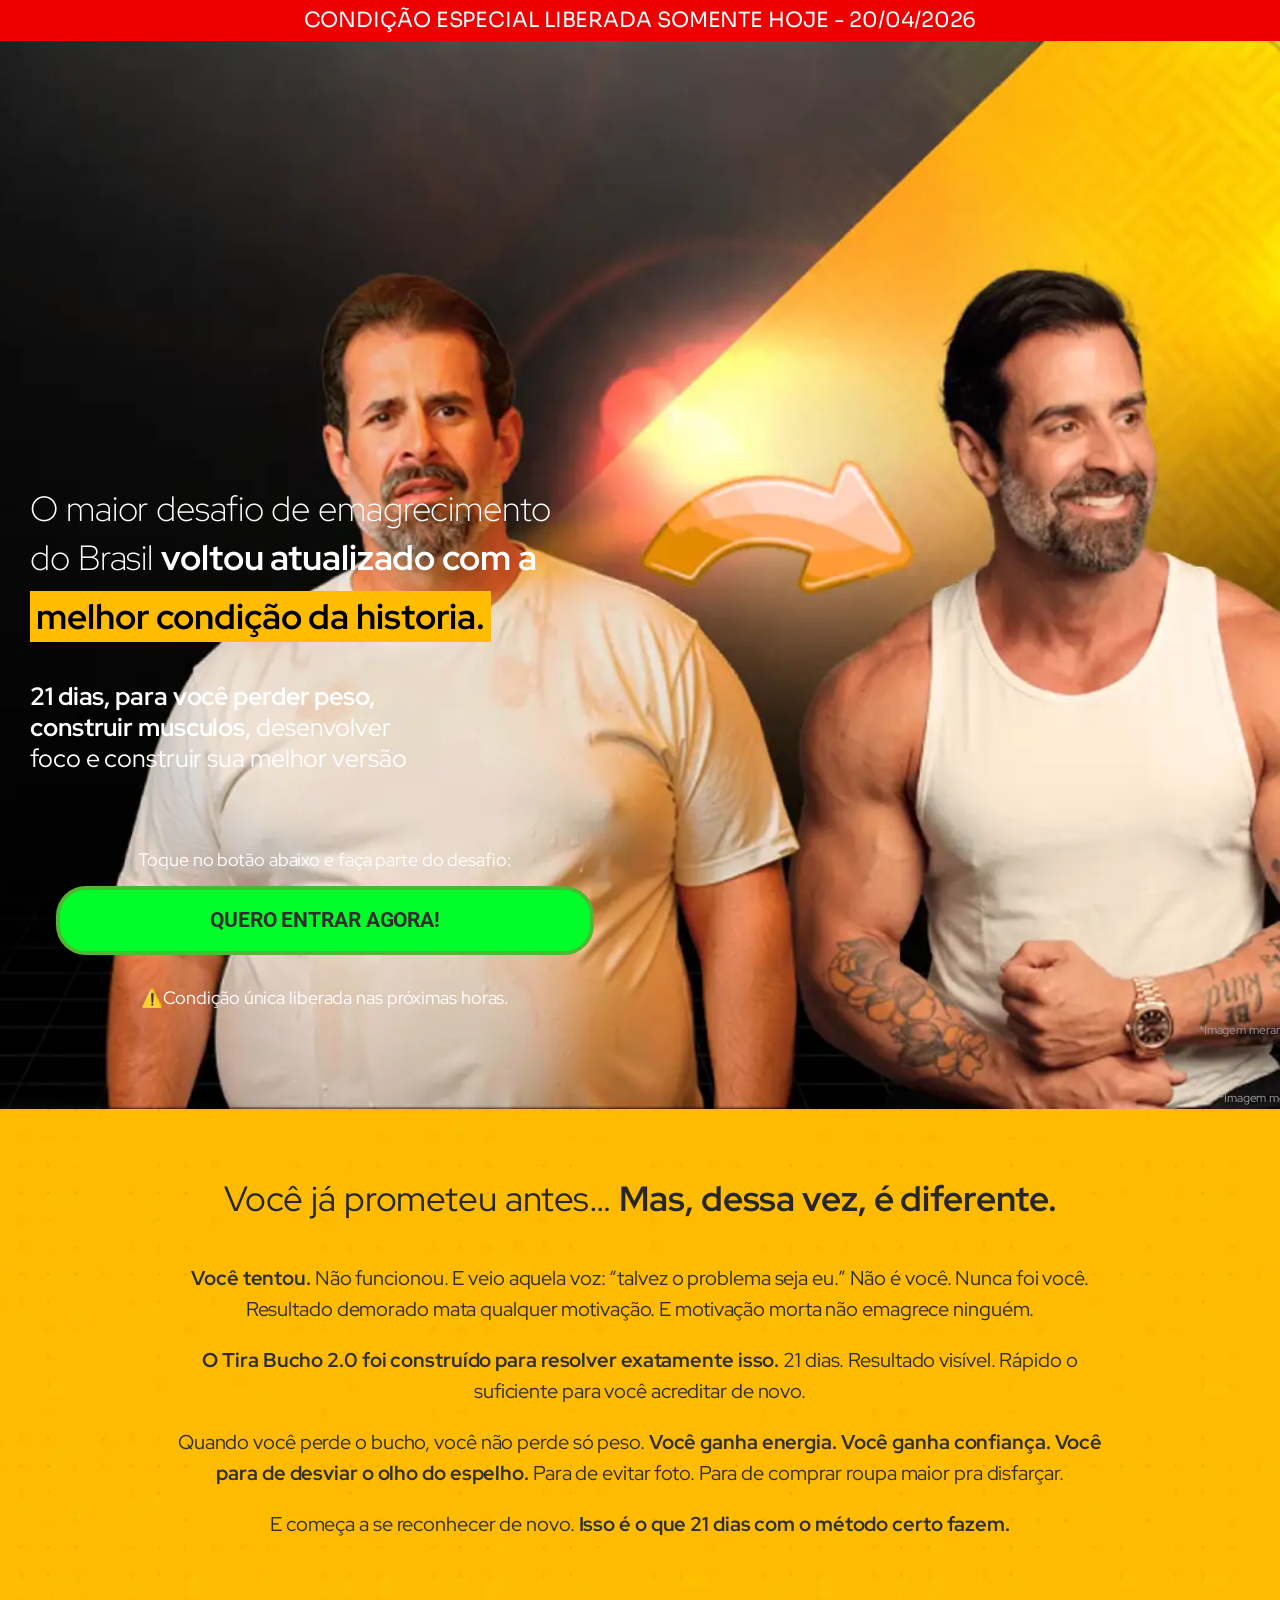
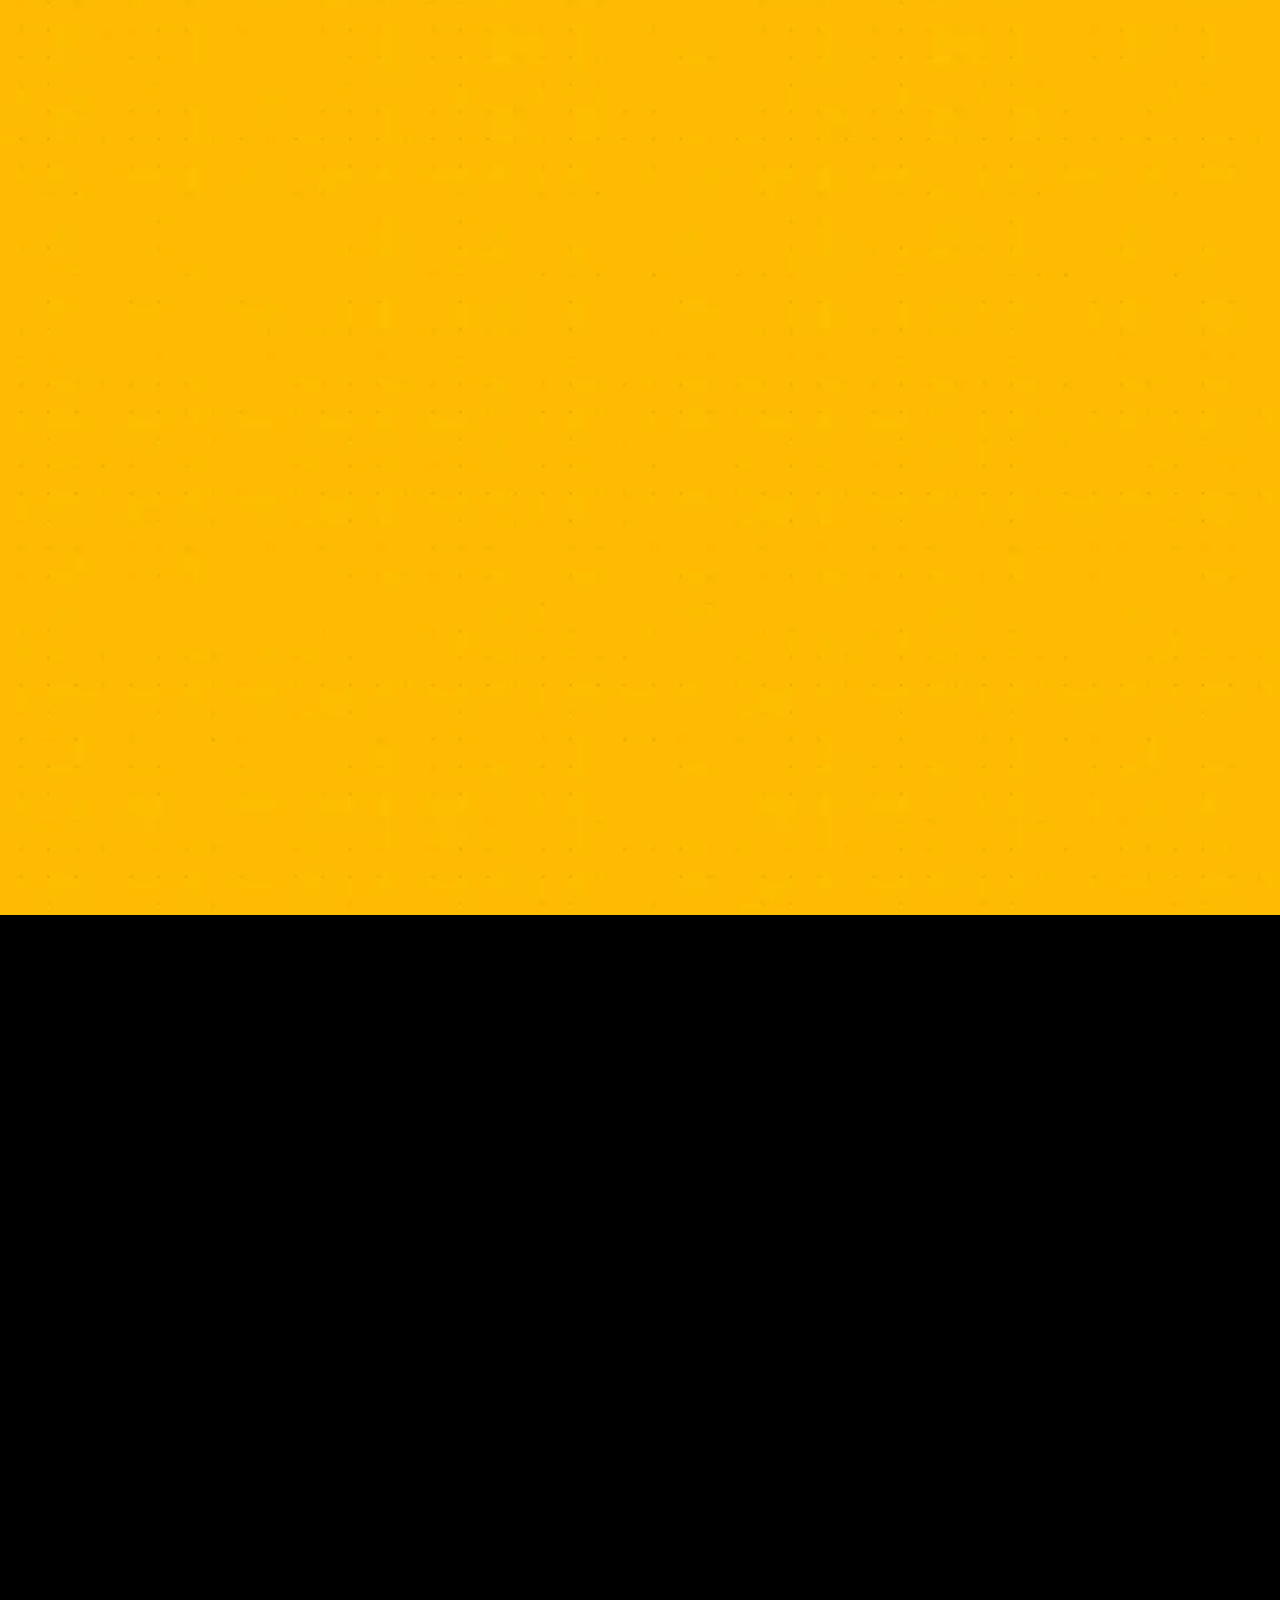
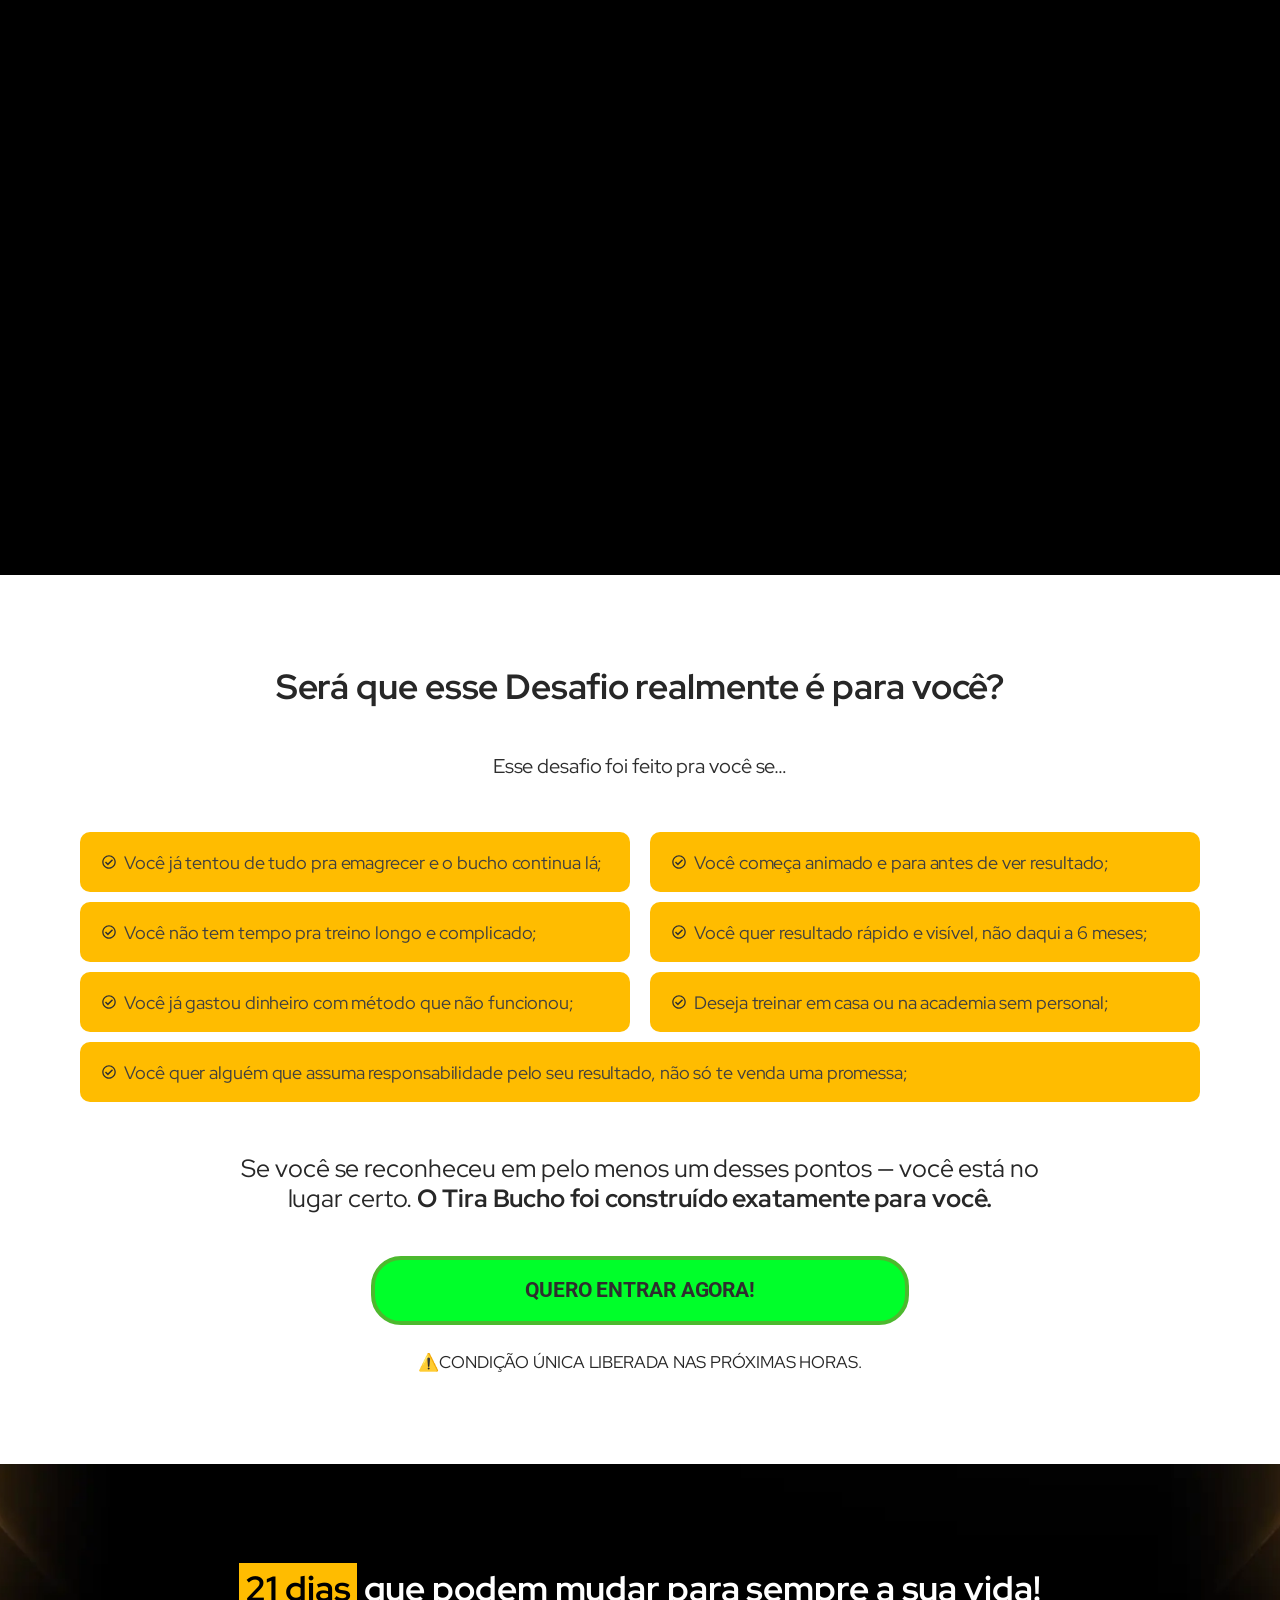
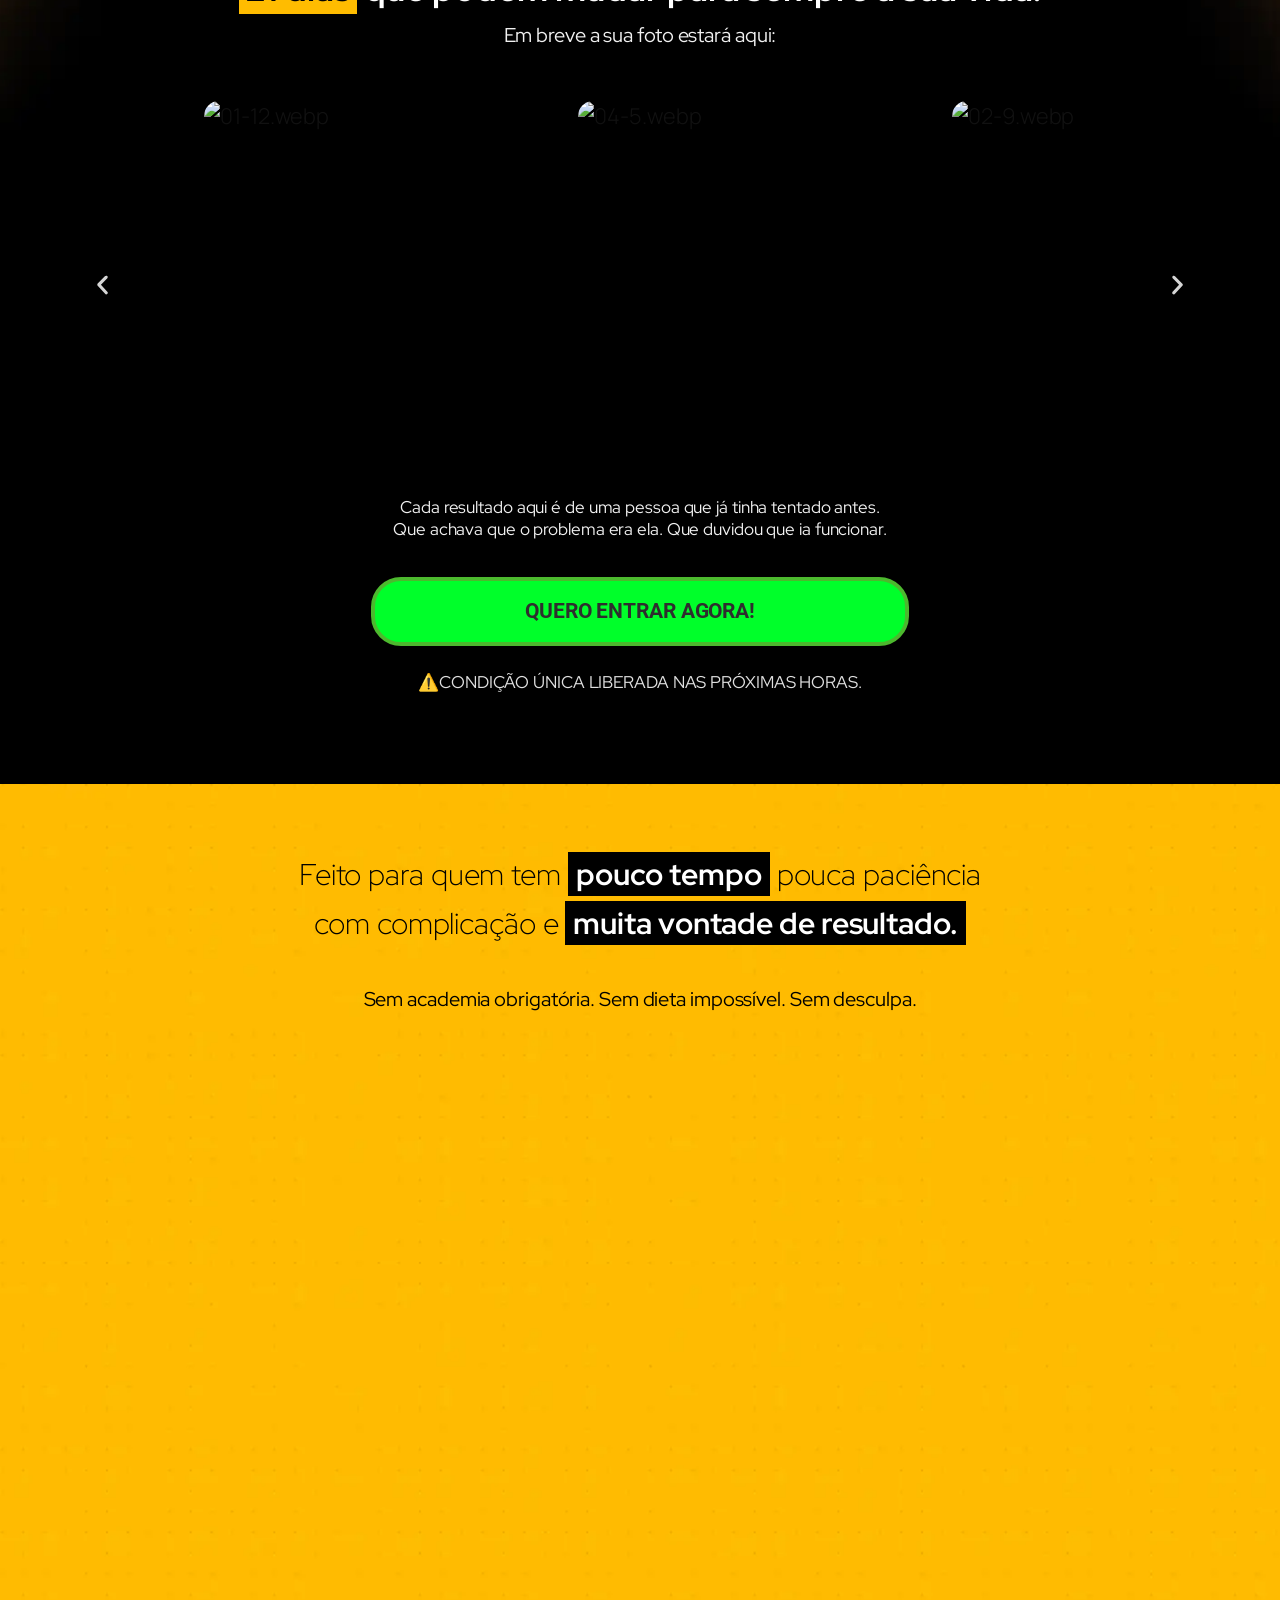
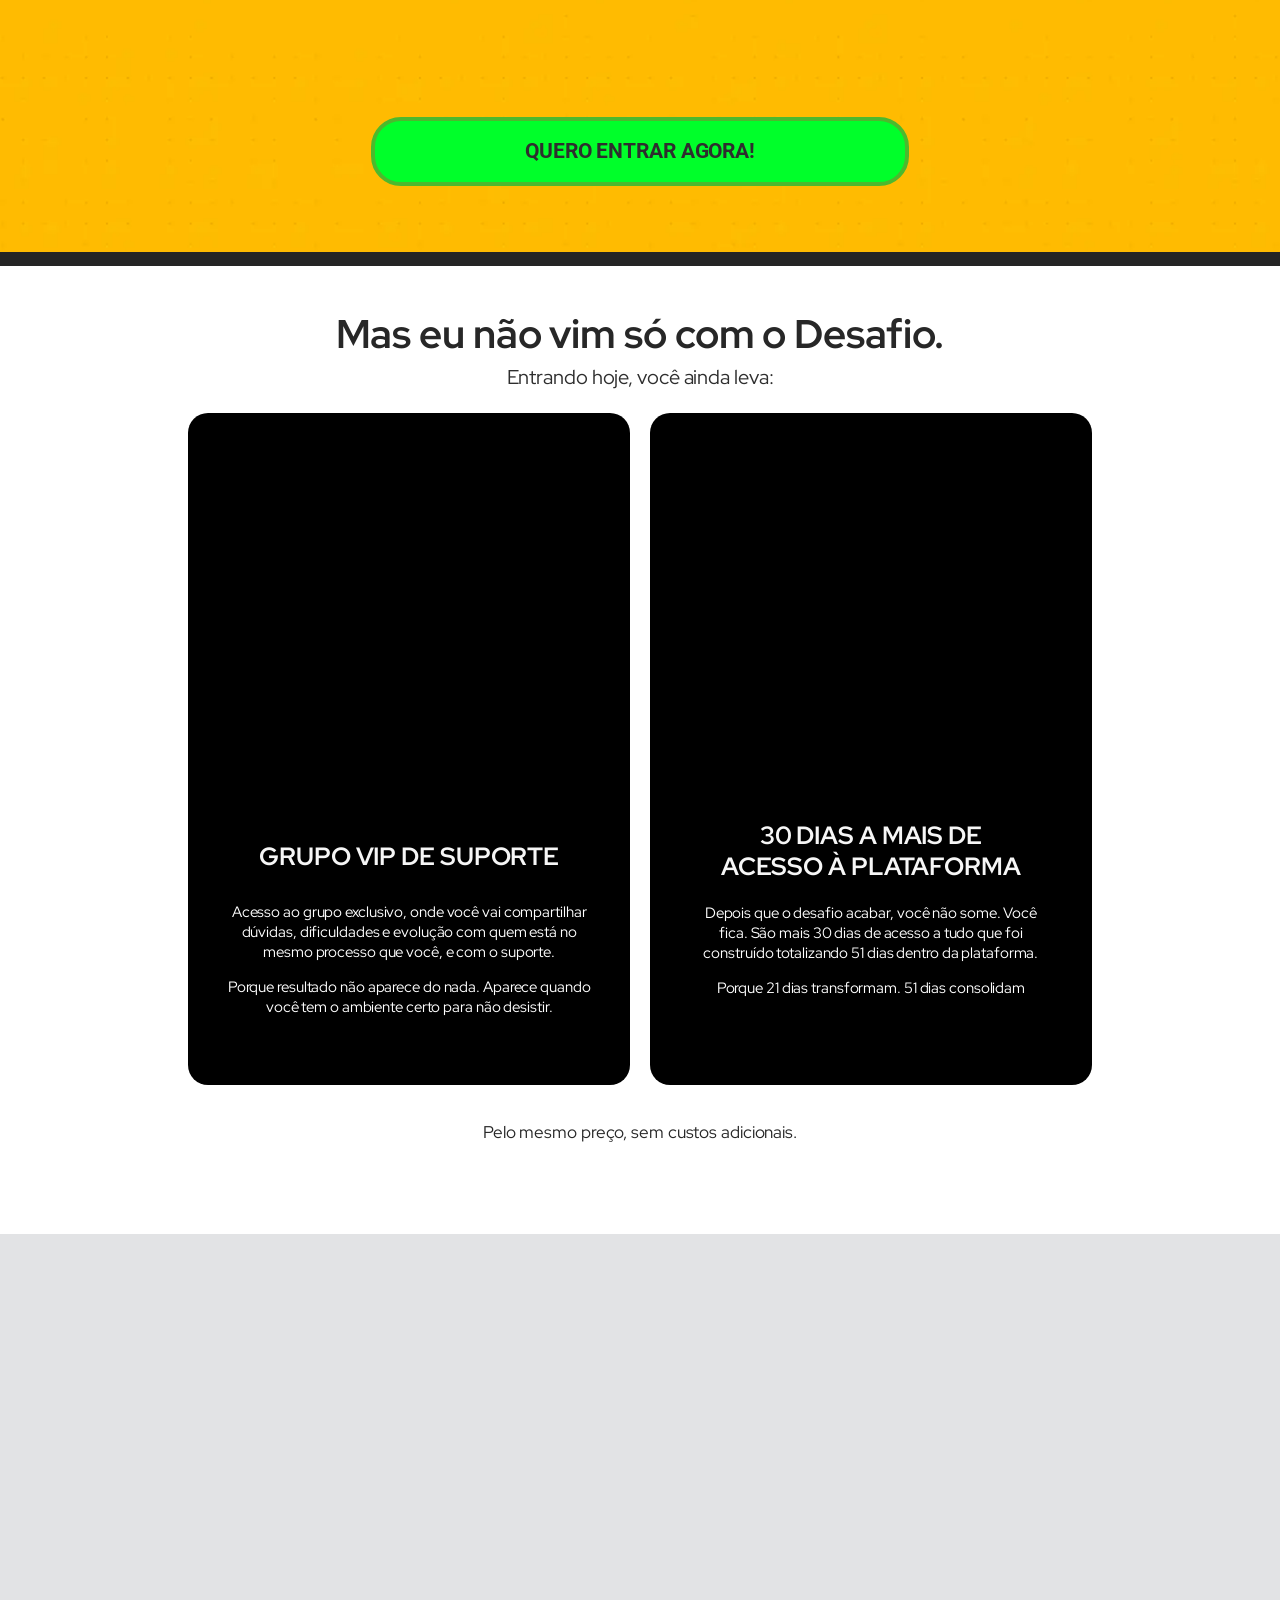
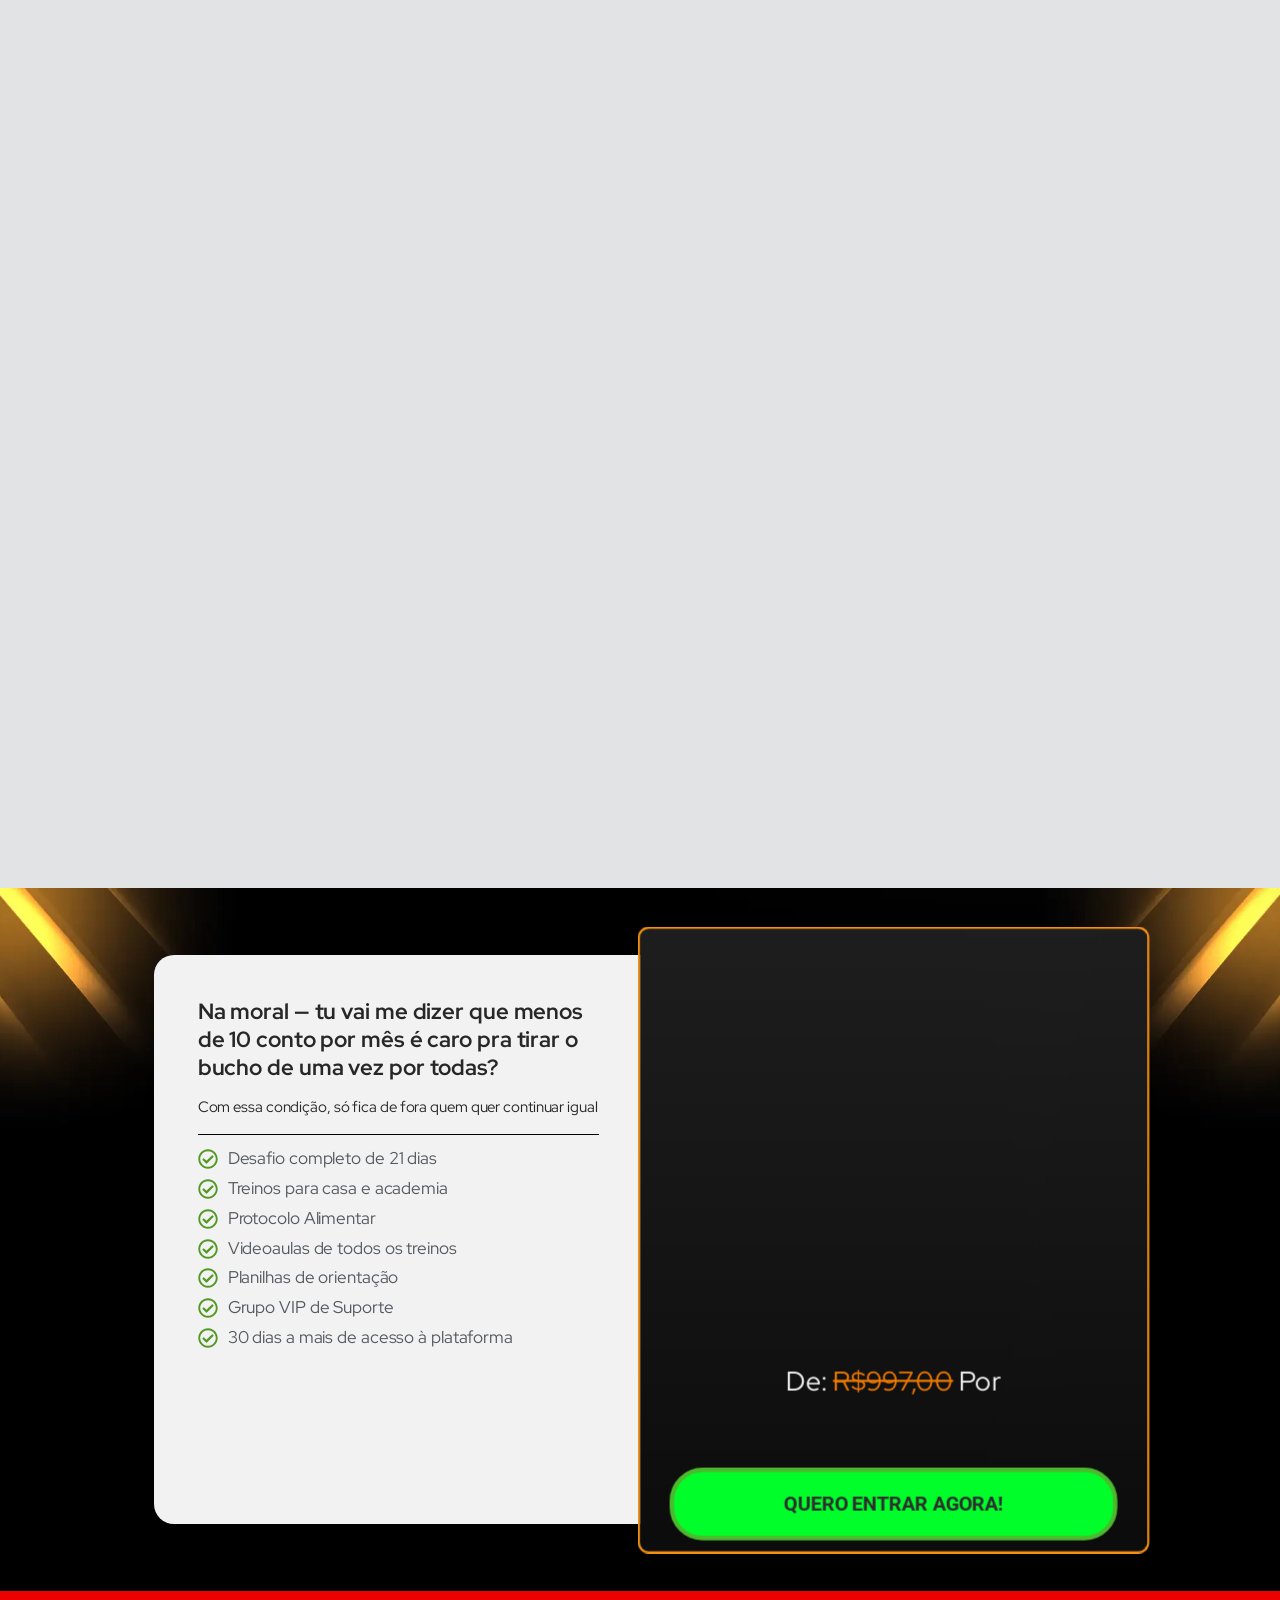
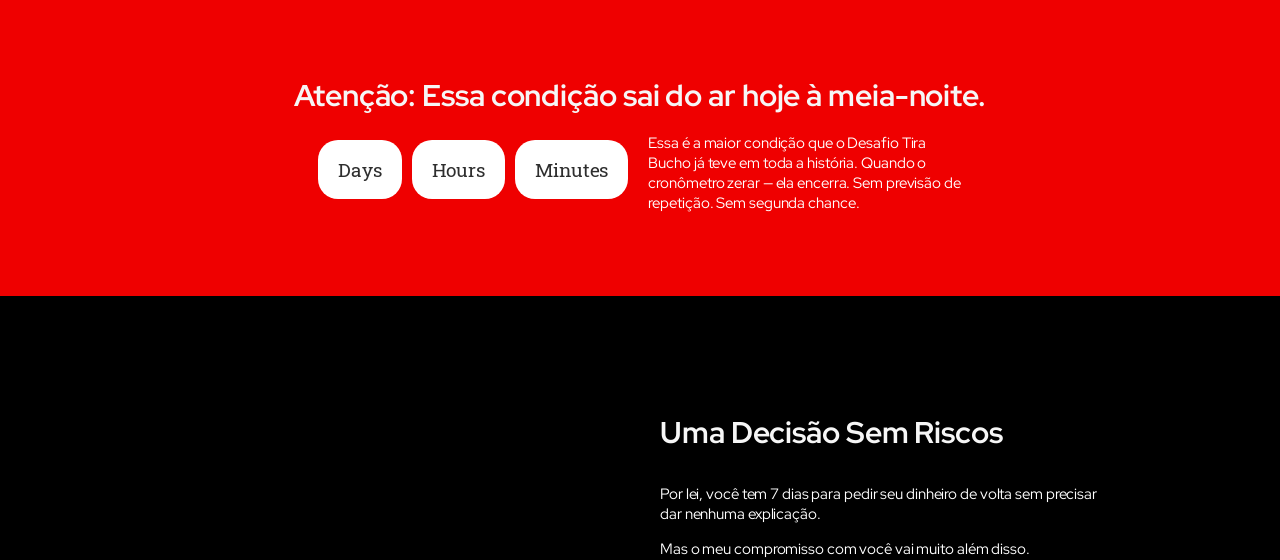
==== commit 56074855: "Update index.html" ====
--- a/venda/index.html
+++ b/venda/index.html
@@ -149,7 +149,7 @@
 				<div class="elementor-element elementor-element-95d72cf e-flex e-con-boxed e-con e-parent" data-id="95d72cf" data-element_type="container" data-e-type="container" data-settings="{&quot;background_background&quot;:&quot;classic&quot;}">
 					<div class="e-con-inner">
 				<div class="elementor-element elementor-element-df48158 elementor-widget elementor-widget-heading" data-id="df48158" data-element_type="widget" data-e-type="widget" data-widget_type="heading.default">
-					<h2 class="elementor-heading-title elementor-size-default">CONDIÇÃO ESPECIAL LIBERADA SOMENTE HOJE - 22/04/2026</h2>				</div>
+					<h2 class="elementor-heading-title elementor-size-default">CONDIÇÃO ESPECIAL LIBERADA SOMENTE HOJE - 20/04/2026</h2>				</div>
 					</div>
 				</div>
 		<div class="elementor-element elementor-element-3c0bf48 e-flex e-con-boxed e-con e-parent" data-id="3c0bf48" data-element_type="container" data-e-type="container" data-settings="{&quot;background_background&quot;:&quot;classic&quot;}">
